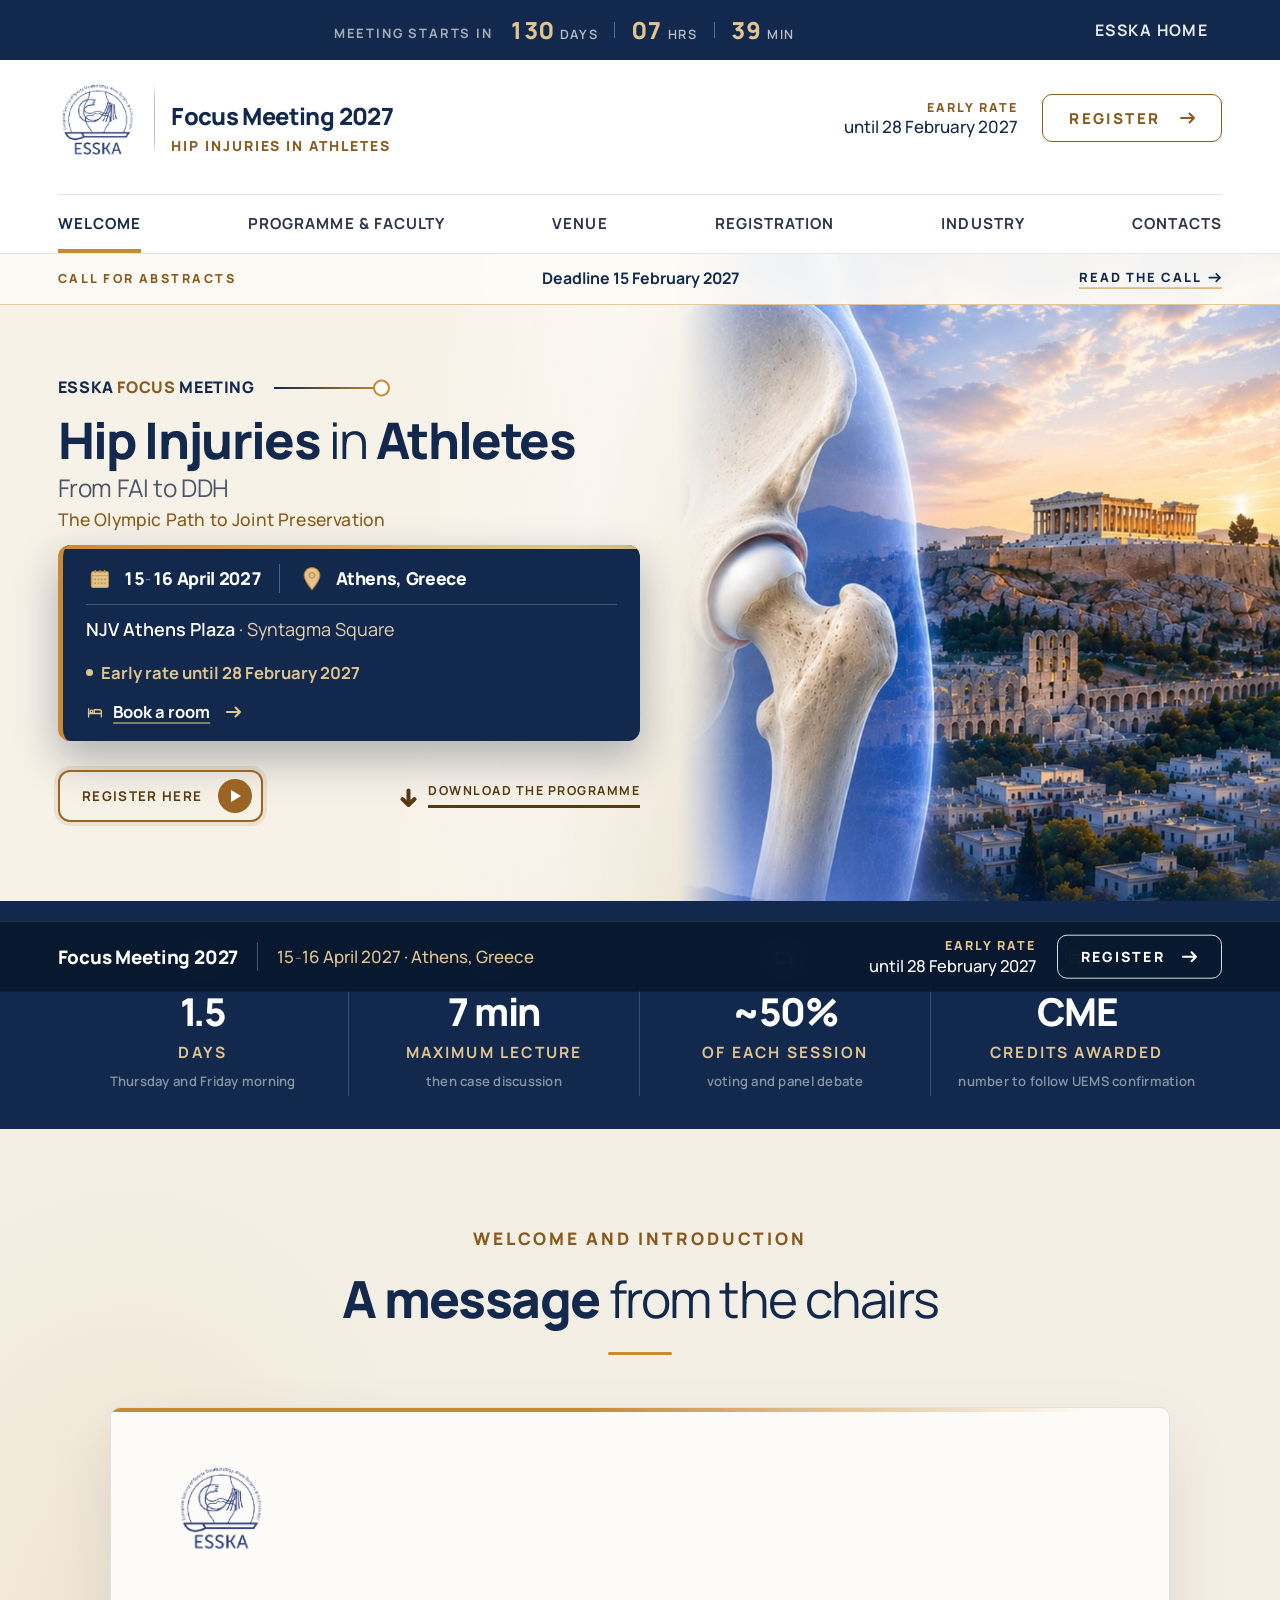
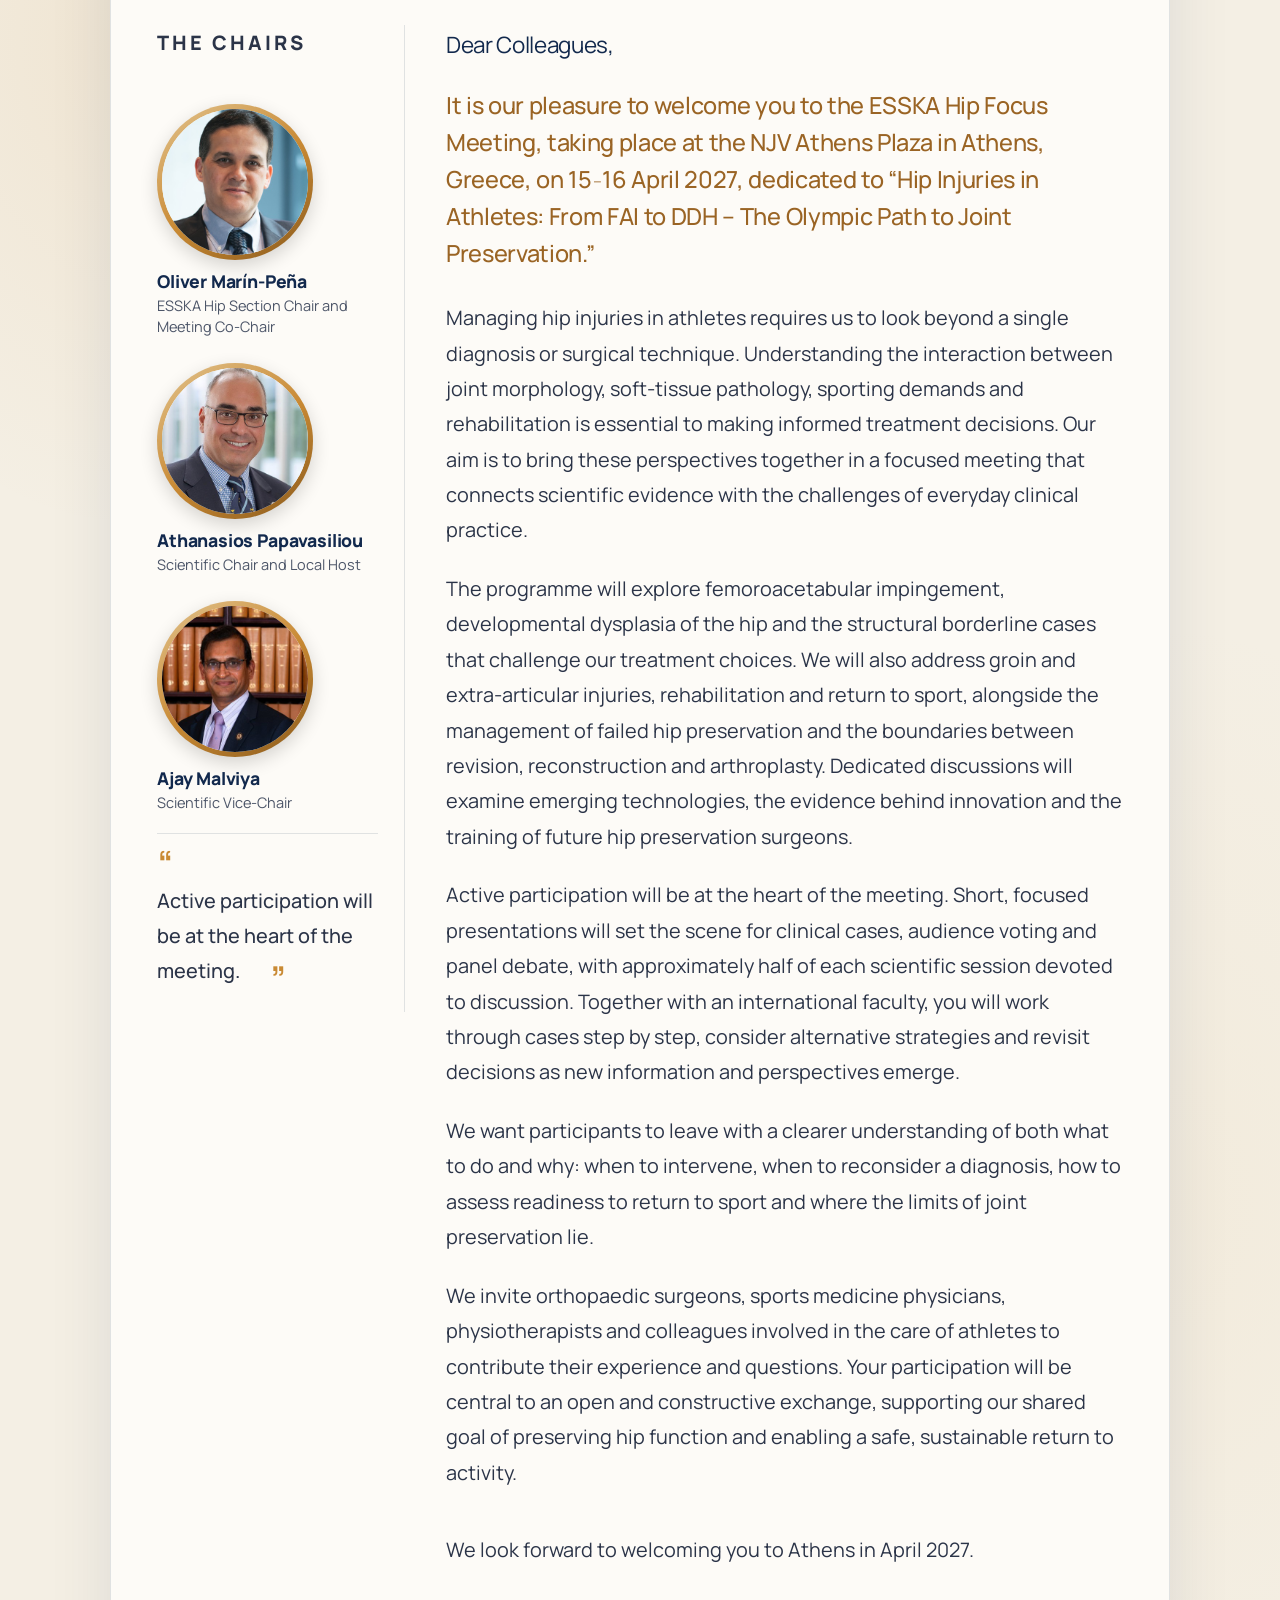
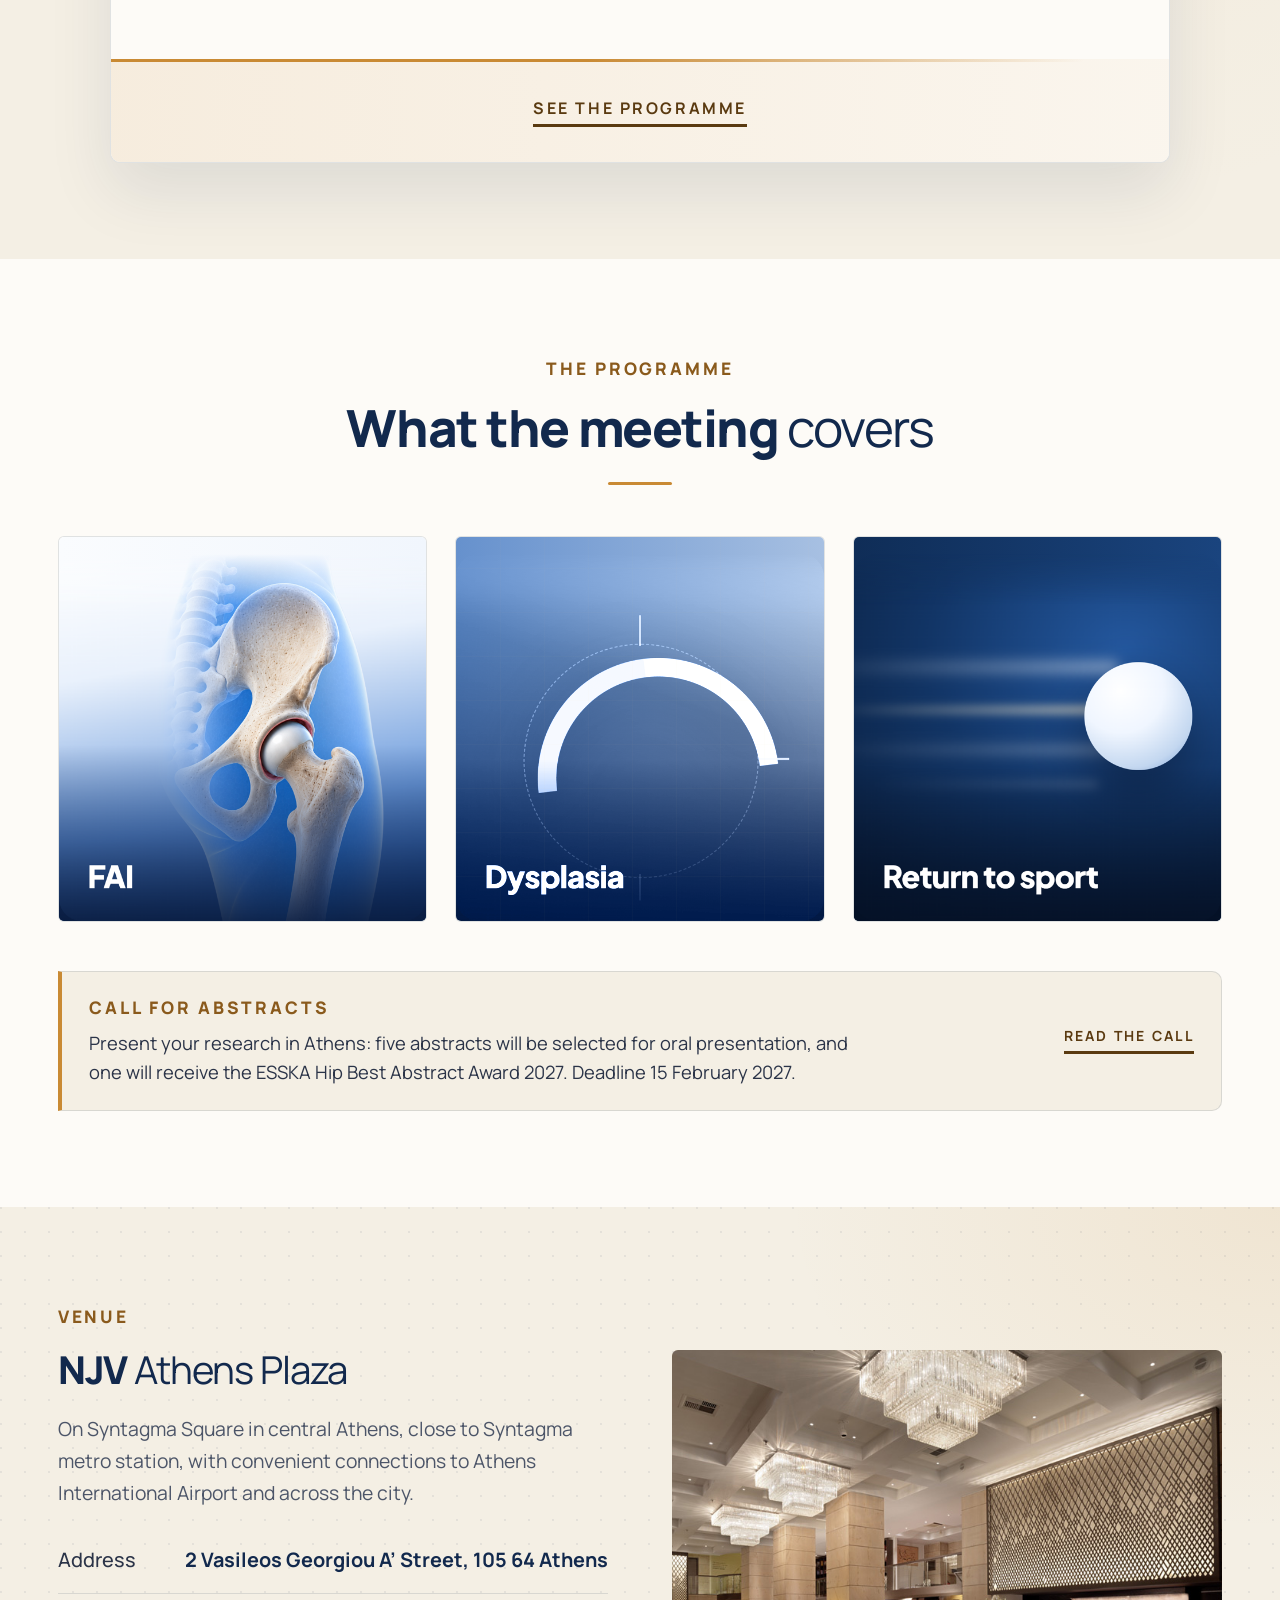
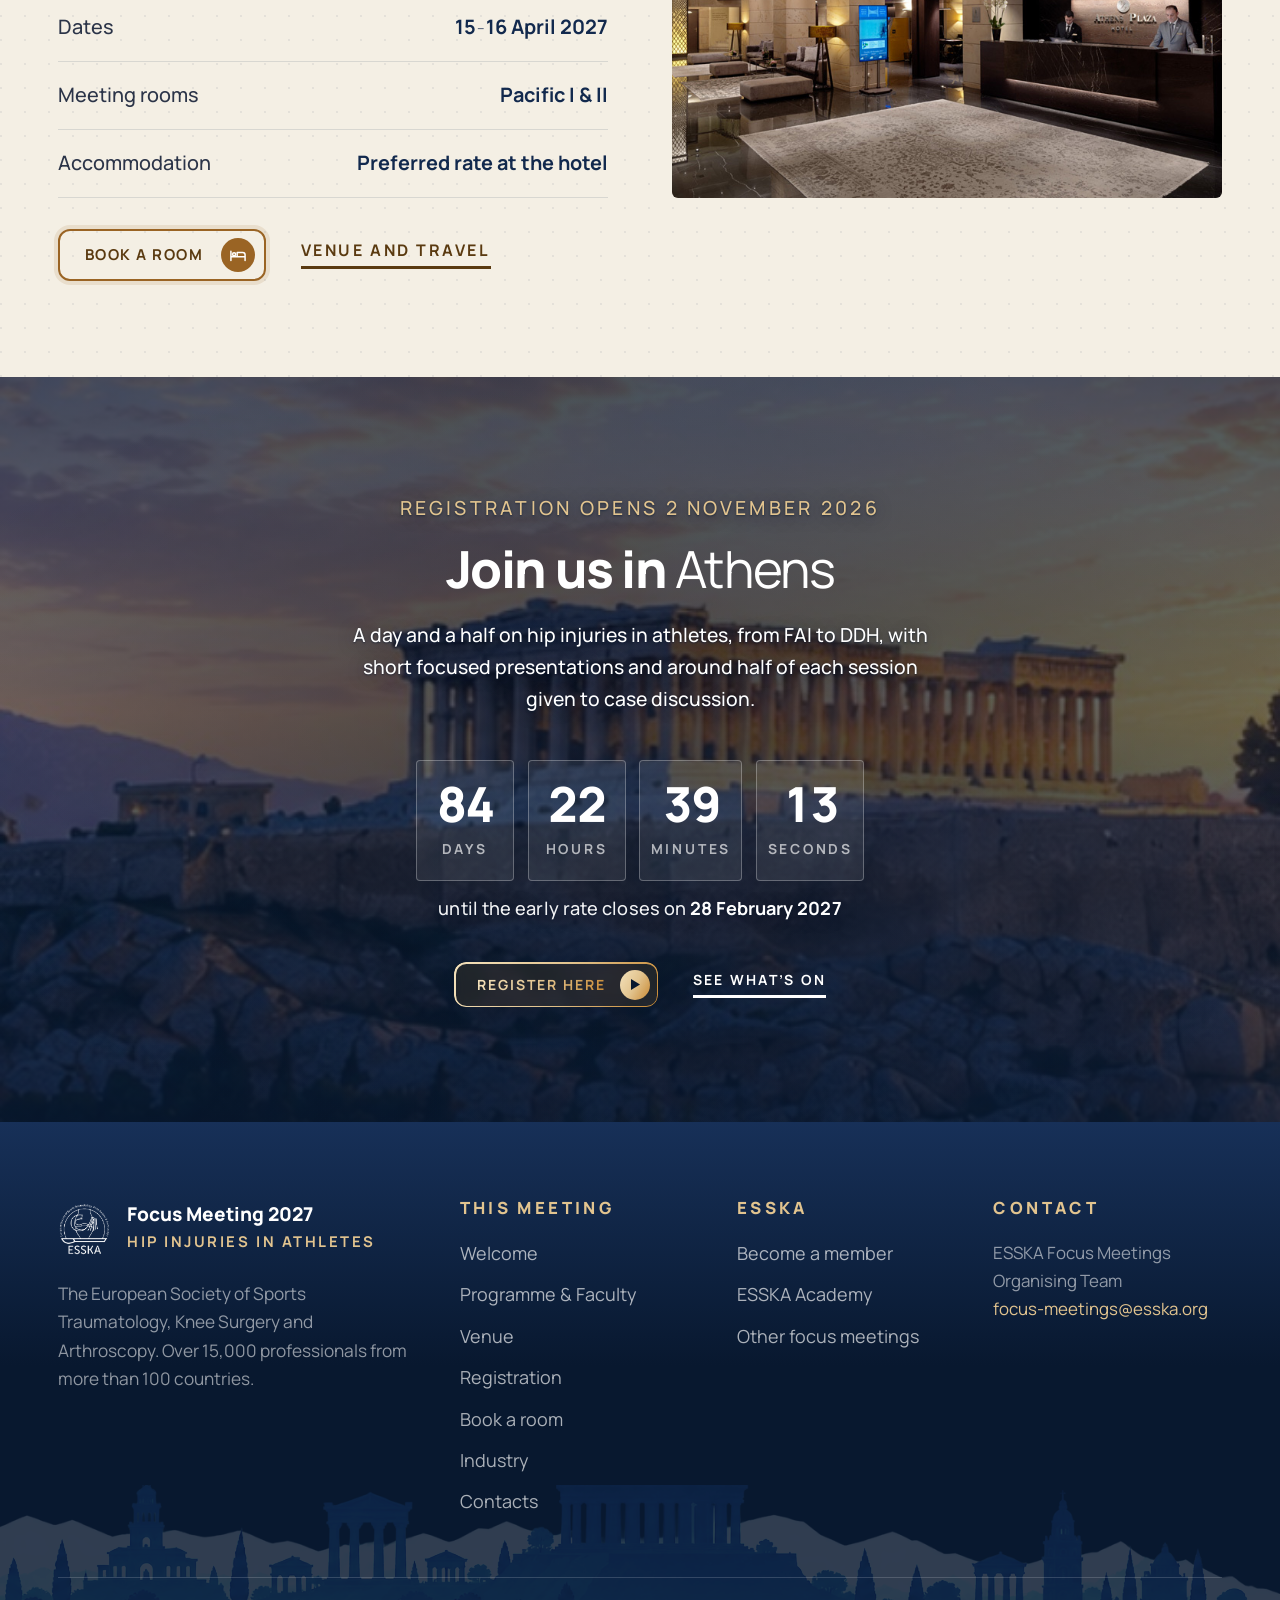
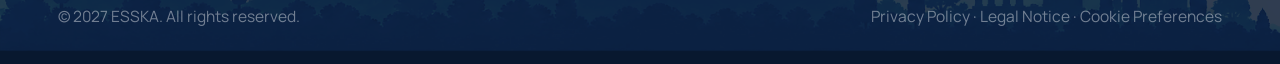
==== sites/athens-2027/index.html @ 7fcb277b "Hip: Register now buttons read Register here (registration not open yet) Co-Authored-By: Claude Opus" ====
<!DOCTYPE html>
<html lang="en">
<head>
<meta charset="utf-8">
<meta name="viewport" content="width=device-width, initial-scale=1">
<title>Hip Injuries in Athletes: From FAI to DDH &ndash; The Olympic Path to Joint Preservation | ESSKA Hip Focus Meeting 2027, Athens</title>
<link rel="preconnect" href="https://fonts.googleapis.com">
<link rel="preconnect" href="https://fonts.gstatic.com" crossorigin>
<link href="https://fonts.googleapis.com/css2?family=Manrope:wght@400;500;600;700;800&display=swap" rel="stylesheet">
<link rel="stylesheet" href="assets/css/styles.css?v=2026102806">
</head>
<body>

<div class="util" id="util">
  <div class="util-in">
    <span class="u-c" id="cd" aria-label="Time until the meeting">
      <em class="lbl-long">Meeting starts in</em>
      <span><b id="uD">000</b>days</span><i></i>
      <span><b id="uH">00</b>hrs</span><i></i>
      <span><b id="uM">00</b>min</span>
      <span class="compact"><b id="uD2">000</b>days to go</span>
    </span>
    <span class="u-r">
      <a href="https://www.esska.org/" target="_blank" rel="noopener">ESSKA Home</a>
    </span>
  </div>
</div>
<nav class="nav" id="nav">
  <div class="nav-in">
    <a class="brand" href="#" data-go="welcome">
      <img src="assets/img/logo-02.png" alt="ESSKA">
      <span class="bar" aria-hidden="true"></span>
      <span class="bn"><b>Focus Meeting 2027</b><span class="sec">HIP INJURIES IN ATHLETES</span></span>
    </a>
    <ul id="menu">
      <li><a href="#" data-go="welcome" class="on">Welcome</a></li>
      <li><a href="#" data-go="programme">Programme &amp; Faculty</a></li>
      <li><a href="#" data-go="venue">Venue</a></li>
      <li><a href="#" data-go="registration">Registration</a></li>
      <li><a href="#" data-go="industry">Industry</a></li>
      <li><a href="#" data-go="contacts">Contacts</a></li>
      <li class="menu-foot">
        <a class="pill pill-menu" href="https://www.esska.org/events/register.aspx?id=2088190" target="_blank" rel="noopener"><span>Register here</span><span class="pill-i" aria-hidden="true"><svg viewBox="0 0 10 12"><path d="M0 0l10 6-10 6z"/></svg></span></a>
        <a class="menu-book" href="https://be.synxis.com/?adult=1&amp;arrive=2027-04-13&amp;chain=10237&amp;child=0&amp;config=ATHNJ_GROUP&amp;currency=EUR&amp;depart=2027-04-14&amp;hotel=27097&amp;level=hotel&amp;locale=en-US&amp;productcurrency=EUR&amp;promo=ESS&amp;rooms=1" target="_blank" rel="noopener"><svg class="bed-ic" viewBox="0 0 24 24" aria-hidden="true" fill="none" stroke="currentColor" stroke-width="1.8" stroke-linecap="round" stroke-linejoin="round"><path d="M3.5 18.5V7.5M3.5 14h17v4.5M20.5 14v-2.2a2.8 2.8 0 0 0-2.8-2.8H11v5"/><circle cx="7.3" cy="11.2" r="1.8"/></svg><span>Book a room</span></a>
        <p class="menu-early"><span class="er-until">until 28 February 2027</span></p>
      </li>
    </ul>
    <button class="nav-burger" id="navBurger" type="button" aria-expanded="false" aria-controls="menu" aria-label="Menu"><span class="nb-bars" aria-hidden="true"><i></i><i></i><i></i></span></button>
    <div class="navreg nav-cta" id="navreg"><p class="nav-early"><small>Early rate</small><span class="er-until">until 28 February 2027</span></p><a class="nav-reg" href="https://www.esska.org/events/register.aspx?id=2088190" target="_blank" rel="noopener"><span>Register</span><svg class="reg-arrow" viewBox="0 0 16 12" aria-hidden="true" fill="none" stroke="currentColor" stroke-width="2" stroke-linecap="round" stroke-linejoin="round"><path d="M1 6h13M9.5 1.5 14 6l-4.5 4.5"/></svg></a></div>
  </div>
</nav>

<!-- ==================== WELCOME AND INTRODUCTION ==================== -->
<main id="welcome">
  <header class="hero">
    <div class="art-wrap">
      <img class="art" src="assets/img/key-visual.jpg" alt="A hip joint anatomy render beside the Acropolis of Athens at sunset">
    </div>
    <a class="abs-ribbon" href="#abstracts" data-go="registration" data-anchor="abstracts"><span class="ar-k">Call for abstracts</span><span class="ar-sep" aria-hidden="true"></span><span class="ar-t">Present your research in Athens &middot; ESSKA Hip Best Abstract Award 2027</span><span class="ar-sep" aria-hidden="true"></span><span class="ar-d">Deadline 15&nbsp;February&nbsp;2027</span><span class="ar-go">Read the call <svg viewBox="0 0 16 12" width="14" height="10" fill="none" stroke="currentColor" stroke-width="2" stroke-linecap="round" stroke-linejoin="round" aria-hidden="true"><path d="M1 6h13M9.5 1.5 14 6l-4.5 4.5"/></svg></span></a>
    <div class="hero-in">
      <div class="hero-txt">
        <div class="kicker"><span>ESSKA <em>FOCUS</em> MEETING</span><i></i></div>
        <h1>Hip Injuries <span class="lt">in</span> Athletes</h1>
        <p class="strap">From FAI to DDH<span class="strap-2">The Olympic Path to Joint Preservation</span></p>

        <div class="ebar">
          <div class="ebar-row">
            <span class="ebar-item">
              <img src="assets/img/icon-date.png" alt="">
              <b><time datetime="2027-04-15">15</time><i class="dash">&ndash;</i><time datetime="2027-04-16">16 April 2027</time></b>
            </span>
            <span class="ebar-sep" aria-hidden="true"></span>
            <span class="ebar-item">
              <img src="assets/img/icon-place.png" alt="">
              <b>Athens, Greece</b>
            </span>
          </div>
          <div class="ebar-foot">
            <p class="ebar-venue">NJV Athens Plaza <span>&middot; Syntagma Square</span></p>
            <p class="ebar-early"><i aria-hidden="true"></i><span>Early rate until <span id="erDate2">28 February 2027</span></span></p>
            <a class="ebar-book" href="https://be.synxis.com/?adult=1&amp;arrive=2027-04-13&amp;chain=10237&amp;child=0&amp;config=ATHNJ_GROUP&amp;currency=EUR&amp;depart=2027-04-14&amp;hotel=27097&amp;level=hotel&amp;locale=en-US&amp;productcurrency=EUR&amp;promo=ESS&amp;rooms=1" target="_blank" rel="noopener"><svg class="bed-ic" viewBox="0 0 24 24" aria-hidden="true" fill="none" stroke="currentColor" stroke-width="1.8" stroke-linecap="round" stroke-linejoin="round"><path d="M3.5 18.5V7.5M3.5 14h17v4.5M20.5 14v-2.2a2.8 2.8 0 0 0-2.8-2.8H11v5"/><circle cx="7.3" cy="11.2" r="1.8"/></svg><span><b>Book a room</b><span class="eb-more"> at the preferred rate</span></span><svg class="reg-arrow" viewBox="0 0 16 12" aria-hidden="true" fill="none" stroke="currentColor" stroke-width="2" stroke-linecap="round" stroke-linejoin="round"><path d="M1 6h13M9.5 1.5 14 6l-4.5 4.5"/></svg></a>
          </div>
        </div>

        <div class="hero-cta">
          <a class="pill" href="https://www.esska.org/events/register.aspx?id=2088190" target="_blank" rel="noopener"><span>Register here</span><span class="pill-i" aria-hidden="true"><svg viewBox="0 0 10 12"><path d="M0 0l10 6-10 6z"/></svg></span></a>
          <a class="tlink tlink-dl" href="assets/ESSKA-Hip-Focus-Meeting-Athens-2027-Programme.pdf" download><svg class="dl-ic" viewBox="0 0 16 16" aria-hidden="true" fill="none" stroke="currentColor" stroke-width="3.4" stroke-linecap="round" stroke-linejoin="round"><path class="dl-stem" d="M8 2.2v7.9"/><path class="dl-head" d="M2.9 9.3 8 14.3l5.1-5"/></svg><span>Download the programme</span></a>
        </div>
      </div>
    </div>
  </header>
  <section class="band-num">
    <div class="wrap grid">
      <div class="n rv"><i class="n-ic" aria-hidden="true"><svg viewBox="0 0 24 24" fill="none" stroke="currentColor" stroke-width="1.7" stroke-linecap="round" stroke-linejoin="round"><circle cx="12" cy="12" r="8.5"/><path d="M12 7.5V12l3 2"/></svg></i><b>1.5</b><span>Days</span><em>Thursday and Friday morning</em></div>
      <div class="n rv d1"><i class="n-ic" aria-hidden="true"><svg viewBox="0 0 24 24" fill="none" stroke="currentColor" stroke-width="1.7" stroke-linecap="round" stroke-linejoin="round"><rect x="9" y="3.5" width="6" height="10" rx="3"/><path d="M6 11.5a6 6 0 0 0 12 0M12 17.5v3"/></svg></i><b>7&nbsp;min</b><span>Maximum lecture</span><em>then case discussion</em></div>
      <div class="n rv d2"><i class="n-ic" aria-hidden="true"><svg viewBox="0 0 24 24" fill="none" stroke="currentColor" stroke-width="1.7" stroke-linecap="round" stroke-linejoin="round"><path d="M4.5 5.5h11a2 2 0 0 1 2 2v6a2 2 0 0 1-2 2H10l-3.5 3v-3h-2a2 2 0 0 1-2-2v-6a2 2 0 0 1 2-2z"/><path d="M19.5 9.5v6.2a2 2 0 0 1-2 2"/></svg></i><b>~50%</b><span>Of each session</span><em>voting and panel debate</em></div>
      <div class="n rv d3"><i class="n-ic" aria-hidden="true"><svg viewBox="0 0 24 24" fill="none" stroke="currentColor" stroke-width="1.7" stroke-linecap="round" stroke-linejoin="round"><rect x="4" y="3.5" width="16" height="12" rx="2"/><path d="M8 7.5h8M8 11h5"/><circle cx="15.5" cy="16.5" r="2.6"/><path d="m14.2 18.7-.9 2.8 2.2-.9 2.2.9-.9-2.8"/></svg></i><b>CME</b><span>Credits awarded</span><em>number to follow UEMS confirmation</em></div>
    </div>
      <div class="band-dots" aria-hidden="true"></div>
  </section>



  <section class="sec-letter tint">
    <div class="wrap">
      <div class="head center rv">
        <p class="eyebrow">Welcome and Introduction</p>
        <h2>A message <span class="lt">from the chairs</span></h2>
        <hr class="orn">
      </div>
      <div class="letterhead rv d1">
        <img class="lh-mark" src="assets/img/logo-02.png" alt="">
        <aside class="lh-chairs">
          <p class="lh-label">The chairs</p>
          <div class="sign">
          <figure>
            <img src="assets/img/chair-marin-pena.jpg" alt="Oliver Mar&iacute;n-Pe&ntilde;a">
            <figcaption>
              <b>Oliver Mar&iacute;n-Pe&ntilde;a</b>
              <span>ESSKA Hip Section Chair and Meeting Co-Chair</span>
            </figcaption>
          </figure>
          <figure>
            <img src="assets/img/chair-papavasiliou.jpg" alt="Athanasios Papavasiliou">
            <figcaption>
              <b>Athanasios Papavasiliou</b>
              <span>Scientific Chair and Local Host</span>
            </figcaption>
          </figure>
          <figure>
            <img src="assets/img/chair-malviya.jpg" alt="Ajay Malviya">
            <figcaption>
              <b>Ajay Malviya</b>
              <span>Scientific Vice-Chair</span>
            </figcaption>
          </figure>
        </div>
          <p class="lh-quote">Active participation will be at the heart of the meeting.</p>
        </aside>
        <div class="lh-main">
          <p class="salut">Dear Colleagues,</p>
        <p class="lead">It is our pleasure to welcome you to the ESSKA Hip Focus Meeting, taking place at the NJV Athens Plaza in Athens, Greece, on 15<i class="dash">&ndash;</i>16 April 2027, dedicated to &ldquo;Hip Injuries in Athletes: From FAI to DDH &ndash; The Olympic Path to Joint Preservation.&rdquo;</p>
        <p>Managing hip injuries in athletes requires us to look beyond a single diagnosis or surgical technique. Understanding the interaction between joint morphology, soft-tissue pathology, sporting demands and rehabilitation is essential to making informed treatment decisions. Our aim is to bring these perspectives together in a focused meeting that connects scientific evidence with the challenges of everyday clinical practice.</p>
        <p>The programme will explore femoroacetabular impingement, developmental dysplasia of the hip and the structural borderline cases that challenge our treatment choices. We will also address groin and extra-articular injuries, rehabilitation and return to sport, alongside the management of failed hip preservation and the boundaries between revision, reconstruction and arthroplasty. Dedicated discussions will examine emerging technologies, the evidence behind innovation and the training of future hip preservation surgeons.</p>
        <p>Active participation will be at the heart of the meeting. Short, focused presentations will set the scene for clinical cases, audience voting and panel debate, with approximately half of each scientific session devoted to discussion. Together with an international faculty, you will work through cases step by step, consider alternative strategies and revisit decisions as new information and perspectives emerge.</p>
        <p>We want participants to leave with a clearer understanding of both what to do and why: when to intervene, when to reconsider a diagnosis, how to assess readiness to return to sport and where the limits of joint preservation lie.</p>
        <p>We invite orthopaedic surgeons, sports medicine physicians, physiotherapists and colleagues involved in the care of athletes to contribute their experience and questions. Your participation will be central to an open and constructive exchange, supporting our shared goal of preserving hip function and enabling a safe, sustainable return to activity.</p>
        <p>We look forward to welcoming you to Athens in April 2027.</p>
        </div>
        <div class="letter-cta"><a class="tlink" href="#" data-go="programme">See the programme</a></div>
      </div>
    </div>
  </section>

  <section>
    <div class="wrap">
      <div class="center rv">
        <p class="eyebrow">The programme</p>
        <h2>What the meeting <span class="lt">covers</span></h2>
        <hr class="orn">
      </div>
      <div class="topics">
        <div class="topic rv"><div class="tile t1" tabindex="0"><img class="art" src="assets/img/card-fai-v4.png" alt="" loading="lazy"><span class="word">FAI</span>
            <div class="bd"><h3>Femoroacetabular impingement</h3>
          <p class="t-meta">Day one &middot; Session I</p>
          <p>Which morphology matters for return to high-impact sport, labral repair or reconstruction, the capsule, and cartilage damage in the athlete.</p></div>
          </div></div>
        <div class="topic rv d1"><div class="tile t2" tabindex="0"><img class="art" src="assets/img/card-dysplasia-v4.png" alt="" loading="lazy"><span class="word">Dysplasia</span>
            <div class="bd"><h3>Developmental dysplasia of the hip</h3>
          <p class="t-meta">Day one &middot; Session III</p>
          <p>Borderline dysplasia, imaging structural instability, PAO in active patients, and arthroscopy, osteotomy or combined treatment.</p></div>
          </div></div>
        <div class="topic rv d2"><div class="tile t3" tabindex="0"><img class="art" src="assets/img/card-return-to-sport-v4.png" alt="" loading="lazy"><span class="word">Return to sport</span>
            <div class="bd"><h3>Return to sport</h3>
          <p class="t-meta">Day one &middot; Session IV</p>
          <p>Rehabilitation after hip preservation surgery, functional testing, and deciding when to return to training, sport and performance.</p></div>
          </div></div>
      </div>
      <p class="swipe-hint" aria-hidden="true"><i></i>Swipe for more<i></i></p>
      <div class="abs-strip rv">
        <div class="abs-strip-t">
          <p class="eyebrow">Call for abstracts</p>
          <p>Present your research in Athens: five abstracts will be selected for oral presentation, and one will receive the ESSKA Hip Best Abstract Award 2027. Deadline <span class="nowrap">15 February 2027</span>.</p>
        </div>
        <a class="tlink" href="#abstracts" data-go="registration" data-anchor="abstracts">Read the call</a>
      </div>
    </div>
  </section>


  <section class="tint">
    <div class="wrap feature flip">
      <div class="rv d1"><div class="shot wide"><img src="assets/img/venue-lobby.jpg" alt="NJV Athens Plaza, the hotel lobby"></div></div>
      <div class="rv">
        <p class="eyebrow">Venue</p>
        <h2 class="h-fit">NJV <span class="lt">Athens Plaza</span></h2>
        <p class="lead" style="margin-top:1.3rem">On Syntagma Square in central Athens, close to Syntagma metro station, with convenient connections to Athens International Airport and across the city.</p>
        <div class="row"><span>Address</span><b>2 Vasileos Georgiou A&rsquo; Street, 105 64 Athens</b></div>
        <div class="row"><span>Dates</span><b>15<i class="dash">&ndash;</i>16 April 2027</b></div>
        <div class="row"><span>Meeting rooms</span><b>Pacific I &amp; II</b></div>
        <div class="row"><span>Accommodation</span><b>Preferred rate at the hotel</b></div>
        <div class="btn-row" style="margin-top:1.8rem"><a class="pill pill-book" href="https://be.synxis.com/?adult=1&amp;arrive=2027-04-13&amp;chain=10237&amp;child=0&amp;config=ATHNJ_GROUP&amp;currency=EUR&amp;depart=2027-04-14&amp;hotel=27097&amp;level=hotel&amp;locale=en-US&amp;productcurrency=EUR&amp;promo=ESS&amp;rooms=1" target="_blank" rel="noopener"><span>Book a room</span><span class="pill-i" aria-hidden="true"><svg class="bed-ic" viewBox="0 0 24 24" aria-hidden="true" fill="none" stroke="currentColor" stroke-width="1.8" stroke-linecap="round" stroke-linejoin="round"><path d="M3.5 18.5V7.5M3.5 14h17v4.5M20.5 14v-2.2a2.8 2.8 0 0 0-2.8-2.8H11v5"/><circle cx="7.3" cy="11.2" r="1.8"/></svg></span></a><a class="tlink" href="#" data-go="venue">Venue and travel</a></div>
      </div>
    </div>
  </section>

  <section class="bleed">
    <img class="bg" src="assets/img/header-acropolis.jpg" alt="">
    <div class="scrim"></div>
    <div class="wrap">
      <div class="rv">
        <p class="eyebrow">Registration opens 2 November 2026</p>
        <h2>Join us in <span class="lt">Athens</span></h2>
        <p>A day and a half on hip injuries in athletes, from FAI to DDH, with short focused presentations and around half of each session given to case discussion.</p>
      </div>
      <div class="count rv d1">
        <div><b id="cD">00</b><span>Days</span></div>
        <div><b id="cH">00</b><span>Hours</span></div>
        <div><b id="cM">00</b><span>Minutes</span></div>
        <div><b id="cS">00</b><span>Seconds</span></div>
      </div>
      <p class="note-date">until the early rate closes on <b id="erDate" style="font-weight:700;color:#fff">28 February 2027</b></p>
      <div class="go rv d2">
        <a class="pill" href="https://www.esska.org/events/register.aspx?id=2088190" target="_blank" rel="noopener"><span>Register here</span><span class="pill-i" aria-hidden="true"><svg viewBox="0 0 10 12"><path d="M0 0l10 6-10 6z"/></svg></span></a>
        <a class="tlink" href="#" data-go="programme">See what&rsquo;s on</a>
      </div>
    </div>
  </section>
</main>

<!-- ==================== PROGRAMME AND FACULTY ==================== -->
<main id="programme" hidden>
  <header class="ph ph-programme">
    <img class="bg" src="assets/img/header-hip.jpg" alt="">
    <div class="scrim"></div>
    <div class="wrap">
      <p class="crumb">ESSKA Hip Focus Meeting</p>
      <h1>Programme <span class="lt">and Faculty</span></h1>
      <p>Hip injuries in athletes, from FAI to DDH: the Olympic path to joint preservation. Provisional programme.</p>
    </div>
        <div class="wrap ph-meta"><span><b>15<i class="dash">&ndash;</i>16 April 2027</b></span><span>NJV Athens Plaza</span><span>Athens, Greece</span></div>
  </header>
  <section>
    <div class="wrap">
      <div class="head rv"><p class="eyebrow">Scientific programme</p><h2>Day <span class="lt">by day</span></h2></div>
      <div class="summary">
        <div class="sm rv"><i class="sm-ic" aria-hidden="true"><svg viewBox="0 0 24 24" fill="none" stroke="currentColor" stroke-width="1.7" stroke-linecap="round" stroke-linejoin="round"><circle cx="12" cy="12" r="8.5"/><path d="M12 7.5V12l3 2"/></svg></i><b>1.5 days</b><span>Scientific programme</span><em>Thursday and Friday morning</em></div>
        <div class="sm rv d1"><i class="sm-ic" aria-hidden="true"><svg viewBox="0 0 24 24" fill="none" stroke="currentColor" stroke-width="1.7" stroke-linecap="round" stroke-linejoin="round"><rect x="9" y="3.5" width="6" height="10" rx="3"/><path d="M6 11.5a6 6 0 0 0 12 0M12 17.5v3"/></svg></i><b>7&#8239;min</b><span>Maximum lecture</span><em>each answers one clinical question</em></div>
        <div class="sm rv d2"><i class="sm-ic" aria-hidden="true"><svg viewBox="0 0 24 24" fill="none" stroke="currentColor" stroke-width="1.7" stroke-linecap="round" stroke-linejoin="round"><path d="M4.5 5.5h11a2 2 0 0 1 2 2v6a2 2 0 0 1-2 2H10l-3.5 3v-3h-2a2 2 0 0 1-2-2v-6a2 2 0 0 1 2-2z"/><path d="M19.5 9.5v6.2a2 2 0 0 1-2 2"/></svg></i><b>~50%</b><span>Of each session</span><em>cases, voting and panel debate</em></div>
        <div class="sm rv d3"><i class="sm-ic" aria-hidden="true"><svg viewBox="0 0 24 24" fill="none" stroke="currentColor" stroke-width="1.7" stroke-linecap="round" stroke-linejoin="round"><rect x="4" y="3.5" width="16" height="12" rx="2"/><path d="M8 7.5h8M8 11h5"/><circle cx="15.5" cy="16.5" r="2.6"/><path d="m14.2 18.7-.9 2.8 2.2-.9 2.2.9-.9-2.8"/></svg></i><b>CME</b><span>Credits awarded</span><em>number to follow UEMS confirmation</em></div>
      </div>
      <div class="prog-controls rv">
        <div class="pctl-top">
          <div class="pctl-search">
            <label class="plbl" for="progQ">Search the programme</label>
            <input id="progQ" type="search" autocomplete="off"
                   placeholder="Search talks, sessions, moderators and speakers">
          </div>
        </div>
        <div class="pctl-row">
          <div class="pchips" id="progChips" role="group" aria-label="Choose a day">
            <button class="pchip" type="button" data-filter="1" aria-pressed="true">Day one<span class="pchip-date"> &middot; 15 April</span></button>
            <button class="pchip" type="button" data-filter="2" aria-pressed="false">Day two<span class="pchip-date"> &middot; 16 April</span></button>
          </div>
          <a class="tlink pctl-dl tlink-dl" href="assets/ESSKA-Hip-Focus-Meeting-Athens-2027-Programme.pdf" download><svg class="dl-ic" viewBox="0 0 16 16" aria-hidden="true" fill="none" stroke="currentColor" stroke-width="3.4" stroke-linecap="round" stroke-linejoin="round"><path class="dl-stem" d="M8 2.2v7.9"/><path class="dl-head" d="M2.9 9.3 8 14.3l5.1-5"/></svg><span>Download the programme</span></a>
        </div>
      </div>
      <p class="pempty" id="progEmpty" hidden>Nothing in this day matches that search.
        <button type="button" id="progClear">Clear search</button></p>
      <div class="pdays" id="progDays">
        <section class="pday" data-day="1">
          <div class="pday-head">
            <time class="pcal" datetime="2027-04-15"><span class="pcal-m" aria-hidden="true">Apr</span><span class="pcal-d" aria-hidden="true">15</span><span class="pcal-w" aria-hidden="true">Thu</span><span class="vh">Thursday 15 April 2027</span></time>
            <div class="pday-id">
              <span class="pday-label">Day one</span>
              <span class="pday-meta"><span><svg viewBox="0 0 20 20" aria-hidden="true"><circle cx="10" cy="10" r="7.5" fill="none" stroke="currentColor" stroke-width="1.7"/><path d="M10 5.8V10l2.8 1.8" fill="none" stroke="currentColor" stroke-width="1.7" stroke-linecap="round"/></svg><b>10:00 to 18:00</b></span><span><svg viewBox="0 0 20 20" aria-hidden="true"><path d="M4 5.5h12M4 10h12M4 14.5h8" fill="none" stroke="currentColor" stroke-width="1.7" stroke-linecap="round"/></svg>5 sessions + final challenge</span><span><svg viewBox="0 0 20 20" aria-hidden="true"><rect x="7.2" y="2.8" width="5.6" height="9" rx="2.8" fill="none" stroke="currentColor" stroke-width="1.7"/><path d="M4.8 9.6a5.2 5.2 0 0 0 10.4 0M10 14.8v2.6" fill="none" stroke="currentColor" stroke-width="1.7" stroke-linecap="round"/></svg>22 talks</span></span>
            </div>
            <button class="pcollapse" type="button">Expand all</button>
          </div>
          <div class="prow" data-day="1">
            <button class="prow-btn" type="button" aria-expanded="false">
              <span class="ptime"><span class="pstart">10:00</span><span class="pdur">10 min</span></span>
              <span class="pmain-head"><span class="ptitle">Welcome and Educational Objectives</span><span class="psub psub-note"><span class="pnote-l">Moderators</span><span class="pnote-t">Oliver Mar&iacute;n-Pe&ntilde;a and Athanasios Papavasiliou</span></span></span>
              <span class="pchev" aria-hidden="true"></span>
            </button>
            <div class="ptalks-wrap" hidden>
              <ul class="ptalks"><li class="ptalk"><span class="ptx">Opening, Olympic theme and meeting objectives</span><span class="psp">Oliver Mar&iacute;n-Pe&ntilde;a and Athanasios Papavasiliou</span></li><li class="ptalk"><span class="ptx">ESSKA Academy content pathway and interactive format</span><span class="psp">Oliver Mar&iacute;n-Pe&ntilde;a</span></li></ul>
            </div>
          </div>
          <div class="prow" data-day="1">
            <button class="prow-btn" type="button" aria-expanded="false">
              <span class="ptime"><span class="pstart">10:10</span><span class="pdur">7 min</span></span>
              <span class="pmain-head"><span class="ptitle">ESSKA Keynote Lecture</span><span class="psub psub-note"><span class="pnote-l">Introduction</span><span class="pnote-t">by the Meeting Chairs</span></span></span>
              <span class="pchev" aria-hidden="true"></span>
            </button>
            <div class="ptalks-wrap" hidden>
              <ul class="ptalks"><li class="ptalk"><span class="ptx">The Athletic Hip in 2027: What Should We Be Doing Differently?</span><span class="psp">Vikas Khanduja</span></li></ul>
            </div>
          </div>
          <div class="prow" data-day="1">
            <button class="prow-btn" type="button" aria-expanded="false">
              <span class="ptime"><span class="pstart">10:17</span><span class="pdur">60 min</span></span>
              <span class="pmain-head"><span class="ptitle">Session I &middot; FAI in the High-Impact Athlete</span><span class="psub psub-note"><span class="pnote-l">Moderators</span><span class="pnote-t">Oliver Mar&iacute;n-Pe&ntilde;a and Tahsin Beyzadeoglu</span></span></span>
              <span class="pchev" aria-hidden="true"></span>
            </button>
            <div class="ptalks-wrap" hidden>
              <ul class="ptalks"><li class="ptalk"><span class="ptx">FAIS and return to high-impact sport after hip arthroscopy: which morphology really matters?</span><span class="psp">Filippo Randelli</span></li><li class="ptalk"><span class="ptx">Labrum: repair, augmentation or reconstruction?</span><span class="psp">Bar&#305;&#351; Kocao&#287;lu</span></li><li class="ptalk"><span class="ptx">Capsule: when is closure not enough?</span><span class="psp">Safa G&uuml;rsoy</span></li><li class="ptalk"><span class="ptx">Cartilage damage in the athlete: when does arthroscopy stop making sense?</span><span class="psp">Ali Bajwa</span></li></ul><p class="pnote"><span class="pnote-l">Discussion</span><span class="pnote-t">About 32 minutes of interactive case discussion, with stepwise cases, audience voting and re-voting after discussion. Panel: Filippo Randelli, Bar&#305;&#351; Kocao&#287;lu, Safa G&uuml;rsoy, Ali Bajwa and Nicolas Bonin.</span></p>
            </div>
          </div>
          <div class="prow" data-day="1">
            <button class="prow-btn" type="button" aria-expanded="false">
              <span class="ptime"><span class="pstart">11:17</span><span class="pdur">60 min</span></span>
              <span class="pmain-head"><span class="ptitle">Session II &middot; Groin, Lateral Hip and Extra-Articular Sports Injuries</span><span class="psub psub-note"><span class="pnote-l">Moderators</span><span class="pnote-t">Lior Laver and Dora Papadopoulou</span></span></span>
              <span class="pchev" aria-hidden="true"></span>
            </button>
            <div class="ptalks-wrap" hidden>
              <ul class="ptalks"><li class="ptalk"><span class="ptx">Groin pain in athletes: a practical diagnostic pathway</span><span class="psp">Per H&ouml;lmich</span></li><li class="ptalk"><span class="ptx">Deep gluteal syndrome: who really needs surgery?</span><span class="psp">Bruno Capurro</span></li><li class="ptalk"><span class="ptx">Proximal hamstring pathology: when should we repair?</span><span class="psp">Marc Tey Pons</span></li><li class="ptalk"><span class="ptx">Lateral hip pain: rehabilitation before intervention</span><span class="psp">Aleksandra Kr&oacute;likowska</span></li></ul><p class="pnote"><span class="pnote-l">Discussion</span><span class="pnote-t">About 32 minutes of multidisciplinary case discussion. Panel: Per H&ouml;lmich, Bruno Capurro, Marc Tey Pons, Robert Prill and Suzanne Huurman.</span></p>
            </div>
          </div>
          <div class="prow rec" data-day="1">
            <button class="prow-btn" type="button" aria-expanded="false">
              <span class="ptime"><span class="pstart">12:17</span><span class="pdur">60 min</span></span>
              <span class="pmain-head"><span class="ptitle">Working lunch and pre-recorded surgery session</span><span class="psub psub-note"><span class="pnote-l">Format</span><span class="pnote-t">Moderated pre-recorded surgical demonstrations, with the industry exhibition and networking</span></span></span>
              <span class="pchev" aria-hidden="true"></span>
            </button>
            <div class="ptalks-wrap" hidden>
              <ul class="ptalks"><li class="ptalk"><span class="ptx">Labral injury management: from repair to reconstruction</span><span class="psp"></span></li><li class="ptalk"><span class="ptx">Access and capsular management in hip arthroscopy</span><span class="psp"></span></li><li class="ptalk"><span class="ptx">Cartilage lesion management: from repair to microfracture</span><span class="psp"></span></li><li class="ptalk"><span class="ptx">Gluteal tendon repair in greater trochanteric pain syndrome</span><span class="psp"></span></li></ul><p class="pnote"><span class="pnote-l">Proposed topics</span><span class="pnote-t">The final selection, the allocation between the two days, the surgeons and the moderators are to be confirmed.</span></p>
            </div>
          </div>
          <div class="prow" data-day="1">
            <button class="prow-btn" type="button" aria-expanded="false">
              <span class="ptime"><span class="pstart">13:17</span><span class="pdur">60 min</span></span>
              <span class="pmain-head"><span class="ptitle">Session III &middot; The Athlete with DDH and Structural Borderlines</span><span class="psub psub-note"><span class="pnote-l">Moderators</span><span class="pnote-t">Athanasios Papavasiliou and Panayiotis Christofilopoulos</span></span></span>
              <span class="pchev" aria-hidden="true"></span>
            </button>
            <div class="ptalks-wrap" hidden>
              <ul class="ptalks"><li class="ptalk"><span class="ptx">Borderline dysplasia: instability or impingement?</span><span class="psp">Michael Wettstein</span></li><li class="ptalk"><span class="ptx">Imaging structural instability beyond the LCEA</span><span class="psp">Margarita Natsika</span></li><li class="ptalk"><span class="ptx">PAO in active patients: indications and return to sport</span><span class="psp">Sufian S. Ahmad</span></li><li class="ptalk"><span class="ptx">Arthroscopy, PAO, femoral osteotomy or combined treatment?</span><span class="psp">Ajay Malviya</span></li></ul><p class="pnote"><span class="pnote-l">Discussion</span><span class="pnote-t">About 32 minutes of interactive structural-decision cases, with votes on arthroscopy, PAO, osteotomy, combined treatment or no surgery. Panel: Michael Wettstein, Margarita Natsika, Sufian S. Ahmad, Ajay Malviya and Panayiotis Christofilopoulos.</span></p>
            </div>
          </div>
          <div class="prow break" data-day="1">
            <div class="prow-static">
              <span class="ptime"><span class="pstart">14:17</span><span class="pdur">30 min</span></span>
              <span class="pmain-head"><span class="ptitle">Afternoon coffee and industry exhibition</span></span>
            </div>
          </div>
          <div class="prow" data-day="1">
            <button class="prow-btn" type="button" aria-expanded="false">
              <span class="ptime"><span class="pstart">14:47</span><span class="pdur">60 min</span></span>
              <span class="pmain-head"><span class="ptitle">Session IV &middot; Rehabilitation and Return to Sport</span><span class="psub psub-note"><span class="pnote-l">Moderators</span><span class="pnote-t">Dora Papadopoulou and Tahsin Beyzadeoglu</span></span></span>
              <span class="pchev" aria-hidden="true"></span>
            </button>
            <div class="ptalks-wrap" hidden>
              <ul class="ptalks"><li class="ptalk"><span class="ptx">Rehabilitation progression after hip preservation surgery</span><span class="psp">Suzanne Huurman</span></li><li class="ptalk"><span class="ptx">Functional testing: what should we actually measure?</span><span class="psp">Francesco Della Villa</span></li><li class="ptalk"><span class="ptx">Return to training, sport and performance</span><span class="psp">Robert Prill</span></li><li class="ptalk"><span class="ptx">Sport-specific readiness and return-to-performance decision-making</span><span class="psp">Stefano Di Paolo</span></li></ul><p class="pnote"><span class="pnote-l">Discussion</span><span class="pnote-t">About 32 minutes of return-to-sport cases, with audience votes on readiness to train, compete or delay, and on missing criteria. Panel: Suzanne Huurman, Francesco Della Villa, Robert Prill, Stefano Di Paolo and Lior Laver.</span></p>
            </div>
          </div>
          <div class="prow" data-day="1">
            <button class="prow-btn" type="button" aria-expanded="false">
              <span class="ptime"><span class="pstart">15:47</span><span class="pdur">55 min</span></span>
              <span class="pmain-head"><span class="ptitle">Session V &middot; Innovation: Evidence or Enthusiasm?</span><span class="psub psub-note"><span class="pnote-l">Moderators</span><span class="pnote-t">Jakub Kautzner and Daniel P&eacute;rez-Prieto</span></span></span>
              <span class="pchev" aria-hidden="true"></span>
            </button>
            <div class="ptalks-wrap" hidden>
              <ul class="ptalks"><li class="ptalk"><span class="ptx">Orthobiologics in the athletic hip: what is actually supported?</span><span class="psp">Laura de Girolamo</span></li><li class="ptalk"><span class="ptx">AI, advanced imaging and 3D planning: what changes clinical decisions?</span><span class="psp">Klemen Stra&#382;ar</span></li><li class="ptalk"><span class="ptx">Traction-free hip arthroscopy: evolution or revolution?</span><span class="psp">Matti Sepp&auml;nen</span></li></ul><p class="pnote"><span class="pnote-l">Discussion</span><span class="pnote-t">About 34 minutes of evidence-versus-innovation case discussion. Panel: Laura de Girolamo, Klemen Stra&#382;ar, Matti Sepp&auml;nen, Vikas Khanduja and Jakub Kautzner.</span></p>
            </div>
          </div>
          <div class="prow" data-day="1">
            <button class="prow-btn" type="button" aria-expanded="false">
              <span class="ptime"><span class="pstart">16:42</span><span class="pdur">60 min</span></span>
              <span class="pmain-head"><span class="ptitle">Final Interactive Challenge: The Athletic Hip Case That Divides the Faculty</span><span class="psub psub-note"><span class="pnote-l">Case presenters</span><span class="pnote-t">Oliver Mar&iacute;n-Pe&ntilde;a and Athanasios Papavasiliou</span></span></span>
              <span class="pchev" aria-hidden="true"></span>
            </button>
            <div class="ptalks-wrap" hidden>
              <p class="pnote"><span class="pnote-l">Discussion</span><span class="pnote-t">Two complex cases of about 30 minutes each: vote, panel debate, audience questions, re-vote, then the actual treatment and outcome. Panel: Vikas Khanduja, Ajay Malviya, Bar&#305;&#351; Kocao&#287;lu, Michael Wettstein, Filippo Randelli and Panayiotis Christofilopoulos.</span></p>
            </div>
          </div>
          <div class="prow" data-day="1">
            <div class="prow-static">
              <span class="ptime"><span class="pstart">17:42</span><span class="pdur">18 min</span></span>
              <span class="pmain-head"><span class="ptitle">Day 1 Synthesis and Take-Home Messages</span><span class="psub psub-note"><span class="pnote-l">Moderators</span><span class="pnote-t">Oliver Mar&iacute;n-Pe&ntilde;a and Athanasios Papavasiliou</span></span><span class="psub psub-note"><span class="pnote-l">Format</span><span class="pnote-t">Faculty synthesis of the decisions that changed during discussion, and a preview of Friday morning</span></span></span>
            </div>
          </div>
        </section>
        <section class="pday" data-day="2" hidden>
          <div class="pday-head">
            <time class="pcal" datetime="2027-04-16"><span class="pcal-m" aria-hidden="true">Apr</span><span class="pcal-d" aria-hidden="true">16</span><span class="pcal-w" aria-hidden="true">Fri</span><span class="vh">Friday 16 April 2027</span></time>
            <div class="pday-id">
              <span class="pday-label">Day two</span>
              <span class="pday-meta"><span><svg viewBox="0 0 20 20" aria-hidden="true"><circle cx="10" cy="10" r="7.5" fill="none" stroke="currentColor" stroke-width="1.7"/><path d="M10 5.8V10l2.8 1.8" fill="none" stroke="currentColor" stroke-width="1.7" stroke-linecap="round"/></svg><b>08:00 to 12:00</b></span><span><svg viewBox="0 0 20 20" aria-hidden="true"><path d="M4 5.5h12M4 10h12M4 14.5h8" fill="none" stroke="currentColor" stroke-width="1.7" stroke-linecap="round"/></svg>3 sessions</span><span><svg viewBox="0 0 20 20" aria-hidden="true"><rect x="7.2" y="2.8" width="5.6" height="9" rx="2.8" fill="none" stroke="currentColor" stroke-width="1.7"/><path d="M4.8 9.6a5.2 5.2 0 0 0 10.4 0M10 14.8v2.6" fill="none" stroke="currentColor" stroke-width="1.7" stroke-linecap="round"/></svg>13 talks</span></span>
            </div>
            <button class="pcollapse" type="button">Expand all</button>
          </div>
          <div class="prow" data-day="2">
            <button class="prow-btn" type="button" aria-expanded="false">
              <span class="ptime"><span class="pstart">08:00</span><span class="pdur">50 min</span></span>
              <span class="pmain-head"><span class="ptitle">Session VI &middot; ESSKA Hip Research and Rapid Communications</span><span class="psub psub-note"><span class="pnote-l">Moderators</span><span class="pnote-t">Andr&eacute; Sarmento and Filippo Randelli</span></span></span>
              <span class="pchev" aria-hidden="true"></span>
            </button>
            <div class="ptalks-wrap" hidden>
              <ul class="ptalks"><li class="ptalk"><span class="ptx">ESSKA Hip collaborative research: where should we go next?</span><span class="psp">Andr&eacute; Sarmento</span></li><li class="ptalk"><span class="ptx">Five selected rapid communications, 5 minutes each</span><span class="psp">Selected abstract presenters</span></li></ul><p class="pnote"><span class="pnote-l">Discussion</span><span class="pnote-t">Moderated research discussion. Panel: Andr&eacute; Sarmento, Filippo Randelli, Sufian S. Ahmad and Vikas Khanduja.</span></p><p class="pnote pnote-abs"><span class="pnote-l">Call for abstracts</span><span class="pnote-t">The five presentations are selected from submitted abstracts; the deadline is 15&nbsp;February 2027. <a href="#abstracts" data-go="registration" data-anchor="abstracts">Read the call for abstracts</a></span></p>
            </div>
          </div>
          <div class="prow" data-day="2">
            <button class="prow-btn" type="button" aria-expanded="false">
              <span class="ptime"><span class="pstart">08:50</span><span class="pdur">60 min</span></span>
              <span class="pmain-head"><span class="ptitle">Session VII &middot; Training the Hip Preservation Surgeon of the Future</span><span class="psub psub-note"><span class="pnote-l">Moderators</span><span class="pnote-t">Eleftherios Tsiridis and Safa G&uuml;rsoy</span></span></span>
              <span class="pchev" aria-hidden="true"></span>
            </button>
            <div class="ptalks-wrap" hidden>
              <ul class="ptalks"><li class="ptalk"><span class="ptx">How should hip arthroscopy be taught?</span><span class="psp">Jacek Mazek</span></li><li class="ptalk"><span class="ptx">Cadaveric training: what skills should be assessed?</span><span class="psp">Athanasios Papavasiliou</span></li><li class="ptalk"><span class="ptx">ESSKA Hip Core Curriculum &rarr; Academy &rarr; Courses</span><span class="psp">Daniel P&eacute;rez-Prieto</span></li><li class="ptalk"><span class="ptx">From course attendance to competency-based certification</span><span class="psp">Oliver Mar&iacute;n-Pe&ntilde;a</span></li></ul><p class="pnote"><span class="pnote-l">Discussion</span><span class="pnote-t">About 32 minutes of faculty discussion, with votes on competencies and assessment standards. Panel: Jacek Mazek, Athanasios Papavasiliou, Daniel P&eacute;rez-Prieto, Oliver Mar&iacute;n-Pe&ntilde;a, Vikas Khanduja and Andr&eacute; Sarmento.</span></p>
            </div>
          </div>
          <div class="prow rec" data-day="2">
            <button class="prow-btn" type="button" aria-expanded="false">
              <span class="ptime"><span class="pstart">09:50</span><span class="pdur">50 min</span></span>
              <span class="pmain-head"><span class="ptitle">Morning coffee and pre-recorded surgery session</span><span class="psub psub-note"><span class="pnote-l">Format</span><span class="pnote-t">Moderated pre-recorded surgical demonstrations, with the industry exhibition</span></span></span>
              <span class="pchev" aria-hidden="true"></span>
            </button>
            <div class="ptalks-wrap" hidden>
              <ul class="ptalks"><li class="ptalk"><span class="ptx">Labral injury management: from repair to reconstruction</span><span class="psp"></span></li><li class="ptalk"><span class="ptx">Access and capsular management in hip arthroscopy</span><span class="psp"></span></li><li class="ptalk"><span class="ptx">Cartilage lesion management: from repair to microfracture</span><span class="psp"></span></li><li class="ptalk"><span class="ptx">Gluteal tendon repair in greater trochanteric pain syndrome</span><span class="psp"></span></li></ul><p class="pnote"><span class="pnote-l">Proposed topics</span><span class="pnote-t">The final selection, the allocation between the two days, the surgeons and the moderators are to be confirmed.</span></p>
            </div>
          </div>
          <div class="prow" data-day="2">
            <button class="prow-btn" type="button" aria-expanded="false">
              <span class="ptime"><span class="pstart">10:40</span><span class="pdur">60 min</span></span>
              <span class="pmain-head"><span class="ptitle">Session VIII &middot; Failed Hip Preservation: Revision, Salvage and Treatment Boundaries</span><span class="psub psub-note"><span class="pnote-l">Moderators and case presenters</span><span class="pnote-t">Filippo Randelli and Michael Wettstein</span></span></span>
              <span class="pchev" aria-hidden="true"></span>
            </button>
            <div class="ptalks-wrap" hidden>
              <ul class="ptalks timed"><li class="ptalk"><span class="ptt">10:40&ndash;10:47</span><span class="ptx">Why does hip arthroscopy fail?</span><span class="psp">Nicolas Bonin</span></li><li class="ptalk"><span class="ptt">10:47&ndash;10:54</span><span class="ptx">Revision hip arthroscopy: what can realistically be corrected?</span><span class="psp">Jacek Mazek</span></li><li class="ptalk"><span class="ptt">10:54&ndash;11:01</span><span class="ptx">Structural failure after preservation: reassess the diagnosis</span><span class="psp">Panayiotis Christofilopoulos</span></li><li class="ptalk"><span class="ptt">11:01&ndash;11:08</span><span class="ptx">When should the young active patient move to arthroplasty?</span><span class="psp">Dani&euml;l Haverkamp</span></li><li class="ptalk"><span class="ptt">11:08&ndash;11:15</span><span class="ptx">Spinopelvic fulcrum phenotypes and understanding the mechanics in young adults with DDH &ndash; data from 450 cases</span><span class="psp">Eleftherios Tsiridis</span></li><li class="ptalk ptalk-disc"><span class="ptt">11:15&ndash;11:40</span><span class="ptx">Interactive case discussions and audience voting</span><span class="psp">Moderators and faculty panel</span></li></ul><p class="pnote"><span class="pnote-l">Discussion</span><span class="pnote-t">Case-based discussion led by Filippo Randelli and Michael Wettstein, with votes on revision arthroscopy, PAO, osteotomy, combined reconstruction or THA. Panel: Nicolas Bonin, Jacek Mazek, Panayiotis Christofilopoulos, Dani&euml;l Haverkamp, Ajay Malviya and Eleftherios Tsiridis.</span></p>
            </div>
          </div>
          <div class="prow" data-day="2">
            <button class="prow-btn" type="button" aria-expanded="false">
              <span class="ptime"><span class="pstart">11:40</span><span class="pdur">20 min</span></span>
              <span class="pmain-head"><span class="ptitle">Academy Integration, Next Steps and Closing</span><span class="psub psub-note"><span class="pnote-l">Moderators</span><span class="pnote-t">Oliver Mar&iacute;n-Pe&ntilde;a and Athanasios Papavasiliou</span></span></span>
              <span class="pchev" aria-hidden="true"></span>
            </button>
            <div class="ptalks-wrap" hidden>
              <ul class="ptalks"><li class="ptalk"><span class="ptx">Academy-ready content and educational gaps</span><span class="psp">Daniel P&eacute;rez-Prieto</span></li><li class="ptalk"><span class="ptx">Strategic next steps and certification pathway</span><span class="psp">Oliver Mar&iacute;n-Pe&ntilde;a</span></li></ul>
            </div>
          </div>
        </section>
      </div>
      <div style="margin-top:2.4rem"><a class="tlink tlink-dl" href="assets/ESSKA-Hip-Focus-Meeting-Athens-2027-Programme.pdf" download><svg class="dl-ic" viewBox="0 0 16 16" aria-hidden="true" fill="none" stroke="currentColor" stroke-width="3.4" stroke-linecap="round" stroke-linejoin="round"><path class="dl-stem" d="M8 2.2v7.9"/><path class="dl-head" d="M2.9 9.3 8 14.3l5.1-5"/></svg><span>Download the programme</span></a></div>
      <p class="prog-note">Provisional programme. Sessions, talks and faculty may change, and remain subject to invitation and confirmation.</p>
    </div>
  </section>
  <section class="tint">
    <div class="wrap">
      <div class="head rv"><p class="eyebrow">Faculty</p><h2>International <span class="lt">Faculty</span></h2>
        <p class="lead one-line" style="margin-top:1rem">Faculty as currently planned, subject to invitation and confirmation.</p></div>
      <h3 class="fac-h">Chairs</h3>
      <div class="fac-grid">
        <div class="fac rv"><div class="av av-photo"><img src="assets/img/chair-marin-pena.jpg" alt="" loading="lazy"></div><b>Oliver Mar&iacute;n-Pe&ntilde;a</b><div class="c">Spain</div></div>
        <div class="fac rv d1"><div class="av av-photo"><img src="assets/img/chair-papavasiliou.jpg" alt="" loading="lazy"></div><b>Athanasios Papavasiliou</b><div class="c">Greece</div></div>
        <div class="fac rv d2"><div class="av av-photo"><img src="assets/img/chair-malviya.jpg" alt="" loading="lazy"></div><b>Ajay Malviya</b><div class="c">United Kingdom</div></div>
      </div>
      <h3 class="fac-h">Faculty</h3>
      <div class="fac-grid">
        <div class="fac rv"><div class="av">SA</div><b>Sufian S. Ahmad</b><div class="c">Germany</div></div>
        <div class="fac rv d1"><div class="av">AB</div><b>Ali Bajwa</b><div class="c">United Kingdom</div></div>
        <div class="fac rv d2"><div class="av">NB</div><b>Nicolas Bonin</b><div class="c">France</div></div>
        <div class="fac rv d3"><div class="av">BC</div><b>Bruno Capurro</b><div class="c">Spain</div></div>
        <div class="fac rv"><div class="av">FV</div><b>Francesco Della Villa</b><div class="c">Italy</div></div>
        <div class="fac rv d1"><div class="av">SG</div><b>Safa G&uuml;rsoy</b><div class="c">T&uuml;rkiye</div></div>
        <div class="fac rv d2"><div class="av">DH</div><b>Dani&euml;l Haverkamp</b><div class="c">Netherlands</div></div>
        <div class="fac rv d3"><div class="av">PH</div><b>Per H&ouml;lmich</b><div class="c">Denmark</div></div>
        <div class="fac rv"><div class="av">SH</div><b>Suzanne Huurman</b><div class="c">Netherlands</div></div>
        <div class="fac rv d1"><div class="av">VK</div><b>Vikas Khanduja</b><div class="c">United Kingdom</div></div>
        <div class="fac rv d2"><div class="av">BK</div><b>Bar&#305;&#351; Kocao&#287;lu</b><div class="c">T&uuml;rkiye</div></div>
        <div class="fac rv d2"><div class="av">AK</div><b>Aleksandra Kr&oacute;likowska</b><div class="c">Poland</div></div>
        <div class="fac rv d3"><div class="av">LL</div><b>Lior Laver</b><div class="c">Israel</div></div>
        <div class="fac rv"><div class="av">JM</div><b>Jacek Mazek</b><div class="c">Poland</div></div>
        <div class="fac rv d1"><div class="av">FR</div><b>Filippo Randelli</b><div class="c">Italy</div></div>
        <div class="fac rv d2"><div class="av">AS</div><b>Andr&eacute; Sarmento</b><div class="c">Portugal</div></div>
        <div class="fac rv d3"><div class="av">MS</div><b>Matti Sepp&auml;nen</b><div class="c">Finland</div></div>
        <div class="fac rv"><div class="av">KS</div><b>Klemen Stra&#382;ar</b><div class="c">Slovenia</div></div>
        <div class="fac rv d1"><div class="av">MP</div><b>Marc Tey Pons</b><div class="c">Spain</div></div>
        <div class="fac rv d2"><div class="av">MW</div><b>Michael Wettstein</b><div class="c">Switzerland</div></div>
        <div class="fac rv d3"><div class="av">RP</div><b>Robert Prill</b><div class="c">Germany</div></div>
        <div class="fac rv"><div class="av">SP</div><b>Stefano Di Paolo</b><div class="c">Italy</div></div>
        <div class="fac rv d1"><div class="av">DP</div><b>Daniel P&eacute;rez-Prieto</b><div class="c">Spain</div></div>
        <div class="fac rv d2"><div class="av">LG</div><b>Laura de Girolamo</b><div class="c">Italy</div></div>
        <div class="fac rv d3"><div class="av">PC</div><b>Panayiotis Christofilopoulos</b><div class="c">Switzerland</div></div>
        <div class="fac rv"><div class="av">DP</div><b>Dora Papadopoulou</b><div class="c">United Kingdom and Greece</div></div>
        <div class="fac rv d1"><div class="av">TB</div><b>Tahsin Beyzadeoglu</b><div class="c">T&uuml;rkiye</div></div>
        <div class="fac rv d2"><div class="av">JK</div><b>Jakub Kautzner</b><div class="c">Czech Republic</div></div>
        <div class="fac rv d3"><div class="av">ET</div><b>Eleftherios Tsiridis</b><div class="c">Greece</div></div>
        <div class="fac rv"><div class="av">MN</div><b>Margarita Natsika</b><div class="c">Greece</div></div>
      </div>
    </div>
  </section>
</main>

<!-- ==================== VENUE ==================== -->
<main id="venue" hidden>
  <header class="ph ph-venue">
    <img class="bg" src="assets/img/venue-session-room.jpg" alt="">
    <div class="scrim"></div>
    <div class="wrap">
      <p class="crumb">ESSKA Hip Focus Meeting</p>
      <h1>Venue <span class="lt">and Accommodation</span></h1>
      <p>NJV Athens Plaza, Syntagma Square, Athens.</p>
    </div>
        <div class="wrap ph-meta"><span><b>15<i class="dash">&ndash;</i>16 April 2027</b></span><span>NJV Athens Plaza</span><span>Athens, Greece</span><a class="pill ph-book" href="https://be.synxis.com/?adult=1&amp;arrive=2027-04-13&amp;chain=10237&amp;child=0&amp;config=ATHNJ_GROUP&amp;currency=EUR&amp;depart=2027-04-14&amp;hotel=27097&amp;level=hotel&amp;locale=en-US&amp;productcurrency=EUR&amp;promo=ESS&amp;rooms=1" target="_blank" rel="noopener"><span>Book a room</span><span class="pill-i" aria-hidden="true"><svg viewBox="0 0 10 12"><path d="M0 0l10 6-10 6z"/></svg></span></a></div>
  </header>

  <section>
    <div class="wrap">
      <div class="v-head rv">
        <p class="eyebrow">The venue</p>
        <h2 class="one-line">NJV <span class="lt">Athens Plaza</span></h2>
      </div>
      <div class="v-grid">
        <figure class="v-photo rv"><img src="assets/img/venue-lobby.jpg" alt="NJV Athens Plaza, the hotel lobby"></figure>
        <div class="v-card rv d1">
          <p>The ESSKA Hip Focus Meeting will take place on <span class="nowrap">15<i class="dash">&ndash;</i>16 April 2027</span> at NJV Athens Plaza, in the Pacific I &amp; II meeting rooms. Located on Syntagma Square in central Athens, the hotel is close to Syntagma metro station, providing convenient connections to Athens International Airport and other parts of the city.</p>
          <dl class="v-facts">
            <div><dt><i class="vf-ic" aria-hidden="true"><svg viewBox="0 0 24 24" fill="none" stroke="currentColor" stroke-width="1.7" stroke-linecap="round" stroke-linejoin="round"><path d="M12 20.5s-6.3-5.4-6.3-10.6a6.3 6.3 0 0 1 12.6 0c0 5.2-6.3 10.6-6.3 10.6z"/><circle cx="12" cy="9.9" r="2.3"/></svg></i>Address</dt><dd>2, Vasileos Georgiou A&rsquo; Street<br>Syntagma Square, 105 64 Athens</dd></div>
            <div><dt><i class="vf-ic" aria-hidden="true"><svg viewBox="0 0 24 24" fill="none" stroke="currentColor" stroke-width="1.7" stroke-linecap="round" stroke-linejoin="round"><circle cx="12" cy="12" r="8.5"/><path d="M12 7.5V12l3 2"/></svg></i>Dates</dt><dd>15<i class="dash">&ndash;</i>16 April 2027</dd></div>
            <div><dt><i class="vf-ic" aria-hidden="true"><svg viewBox="0 0 24 24" fill="none" stroke="currentColor" stroke-width="1.7" stroke-linecap="round" stroke-linejoin="round"><rect x="3.5" y="4" width="17" height="11" rx="1.6"/><path d="M12 15v4M8 20h8M7.5 11l3-3 2.5 2.5 3.5-3.5"/></svg></i>Meeting rooms</dt><dd>Pacific I &amp; II</dd></div>
            <div><dt><i class="vf-ic" aria-hidden="true"><svg viewBox="0 0 24 24" fill="none" stroke="currentColor" stroke-width="1.7" stroke-linecap="round" stroke-linejoin="round"><path d="M3.5 18.5V7.5M3.5 14h17v4.5M20.5 14v-2.2a2.8 2.8 0 0 0-2.8-2.8H11v5"/><circle cx="7.3" cy="11.2" r="1.8"/></svg></i>Accommodation</dt><dd>Preferred rate at the hotel</dd></div>
          </dl>
          <div class="btn-row">
            <a class="pill pill-book" href="https://be.synxis.com/?adult=1&amp;arrive=2027-04-13&amp;chain=10237&amp;child=0&amp;config=ATHNJ_GROUP&amp;currency=EUR&amp;depart=2027-04-14&amp;hotel=27097&amp;level=hotel&amp;locale=en-US&amp;productcurrency=EUR&amp;promo=ESS&amp;rooms=1" target="_blank" rel="noopener"><span>Book a room</span><span class="pill-i" aria-hidden="true"><svg class="bed-ic" viewBox="0 0 24 24" aria-hidden="true" fill="none" stroke="currentColor" stroke-width="1.8" stroke-linecap="round" stroke-linejoin="round"><path d="M3.5 18.5V7.5M3.5 14h17v4.5M20.5 14v-2.2a2.8 2.8 0 0 0-2.8-2.8H11v5"/><circle cx="7.3" cy="11.2" r="1.8"/></svg></span></a>
            <a class="pill pill-lite" href="https://www.google.com/maps/dir/?api=1&amp;destination=NJV+Athens+Plaza%2C+Syntagma+Square%2C+Athens" target="_blank" rel="noopener"><span>Get directions</span><span class="pill-i" aria-hidden="true"><svg viewBox="0 0 10 12"><path d="M0 0l10 6-10 6z"/></svg></span></a>
          </div>
          <p class="v-links"><a class="vf-link" href="https://www.njvathensplaza.gr/" target="_blank" rel="noopener">Hotel website<svg class="reg-arrow" viewBox="0 0 16 12" aria-hidden="true" fill="none" stroke="currentColor" stroke-width="2" stroke-linecap="round" stroke-linejoin="round"><path d="M1 6h13M9.5 1.5 14 6l-4.5 4.5"/></svg></a></p>
        </div>
      </div>

      <div class="v-conf rv">
        <div class="v-conf-t">
          <p class="eyebrow">Conference area</p>
          <h3>Pacific I &amp; II</h3>
          <p>The scientific programme will be held in the Pacific I &amp; II meeting rooms, within the hotel&rsquo;s conference area. These rooms will host the expert presentations, interactive case discussions and audience exchanges throughout the meeting.</p>
        </div>
        <figure><img src="assets/img/venue-session-room.jpg" alt="Session room at NJV Athens Plaza" loading="lazy"><figcaption>Session room</figcaption></figure>
        <figure><img src="assets/img/venue-preconvention.jpg" alt="Pre-convention area at NJV Athens Plaza" loading="lazy"><figcaption>Pre-convention area</figcaption></figure>
      </div>

      <div class="v-stay rv">
        <div class="v-stay-b">
          <p class="eyebrow">Accommodation</p>
          <h3>Rooms at the venue</h3>
          <p>A limited number of rooms has been reserved at NJV Athens Plaza at a preferred rate for participants attending the ESSKA Hip Focus Meeting.</p>
          <p>Participants can book directly through the dedicated booking page for NJV Athens Plaza, where the ESSKA preferred rate is applied automatically. Rooms at the preferred rate are subject to availability. Rates, booking conditions and cancellation terms are shown on the booking page.</p>
        </div>
        <div class="v-stay-when">
          <span>Booking open</span>
          <b>Preferred rate</b>
          <small>Choose your arrival and departure dates on the booking page</small>
          <a class="stick-reg stay-book" href="https://be.synxis.com/?adult=1&amp;arrive=2027-04-13&amp;chain=10237&amp;child=0&amp;config=ATHNJ_GROUP&amp;currency=EUR&amp;depart=2027-04-14&amp;hotel=27097&amp;level=hotel&amp;locale=en-US&amp;productcurrency=EUR&amp;promo=ESS&amp;rooms=1" target="_blank" rel="noopener"><span>Book your room</span><svg class="reg-arrow" viewBox="0 0 16 12" aria-hidden="true" fill="none" stroke="currentColor" stroke-width="2" stroke-linecap="round" stroke-linejoin="round"><path d="M1 6h13M9.5 1.5 14 6l-4.5 4.5"/></svg></a>
        </div>
      </div>
    </div>
  </section>

  <section class="bleed travel-hero">
    <img class="bg" src="assets/img/header-registration.jpg" alt="">
    <div class="scrim"></div>
    <div class="wrap">
      <div class="rv">
        <p class="eyebrow">How to get there</p>
        <h2>Travel <span class="lt">and transfers</span></h2>
        <p class="one-line">From Athens International Airport to the hotel by metro.</p>
      </div>
      <ol class="journey j3 rv d1" aria-label="From Athens International Airport to the hotel by metro">
        <li class="jn-stop"><span class="jn-ic"><svg viewBox="0 0 24 24" aria-hidden="true" fill="none" stroke="currentColor" stroke-width="1.7" stroke-linecap="round" stroke-linejoin="round"><path d="M10.6 3.6a1.4 1.4 0 0 1 2.8 0V9l7 4.2v2.1l-7-2.1v4.6l2.1 1.6V21L12 20l-3.5 1v-1.6l2.1-1.6v-4.6l-7 2.1v-2.1l7-4.2z"/></svg></span><span class="jn-t"><b>Athens International Airport</b><small>ATH</small></span></li>
        <li class="jn-leg"><span class="jn-t"><b>Metro Line 3</b><small>Blue Line, towards Dimotiko Theatro</small></span></li>
        <li class="jn-stop"><span class="jn-ic"><svg viewBox="0 0 24 24" aria-hidden="true" fill="none" stroke="currentColor" stroke-width="1.7" stroke-linecap="round" stroke-linejoin="round"><circle cx="12" cy="12" r="9"/><path d="M8 16V8.2l4 5 4-5V16"/></svg></span><span class="jn-t"><b>Syntagma</b><small>Metro station</small></span></li>
        <li class="jn-leg"><span class="jn-t"><b>Short walk</b><small>across Syntagma Square</small></span></li>
        <li class="jn-stop jn-end"><span class="jn-ic"><svg viewBox="0 0 24 24" aria-hidden="true" fill="none" stroke="currentColor" stroke-width="1.7" stroke-linecap="round" stroke-linejoin="round"><rect x="5" y="3" width="14" height="18" rx="1.6"/><path d="M9 7.5h2M13 7.5h2M9 11.5h2M13 11.5h2M10.5 21v-4h3v4"/></svg></span><span class="jn-t"><b>NJV Athens Plaza</b><small>Syntagma Square</small></span></li>
      </ol>
    </div>
  </section>

  <section class="tint">
    <div class="wrap">
      <p class="routes-note routes-note-top">Please check transport routes and timetables before travelling.</p>
      <div class="routes routes-top">
        <div class="route rv">
          <div class="route-top"><span class="route-ic"><svg viewBox="0 0 24 24" aria-hidden="true" fill="none" stroke="currentColor" stroke-width="1.7" stroke-linecap="round" stroke-linejoin="round"><circle cx="12" cy="12" r="9"/><path d="M8 16V8.2l4 5 4-5V16"/></svg></span><span class="route-tag">Metro Line 3</span></div>
          <h3>From Athens International Airport (ATH) by metro</h3>
          <p>Take Metro Line 3 (Blue Line) towards Dimotiko Theatro and get off at Syntagma. The hotel is a short walk from the station, on Syntagma Square. Airport trains run about every 36 minutes and take around 40 minutes. A separate airport ticket is needed: the standard city ticket is not valid to or from the airport.</p>
          <a class="lnk" href="https://www.google.com/maps/dir/?api=1&amp;origin=Athens+International+Airport&amp;destination=NJV+Athens+Plaza%2C+Syntagma+Square%2C+Athens&amp;travelmode=transit" target="_blank" rel="noopener">Plan this route in Google Maps</a>
        </div>
        <div class="route rv d1">
          <div class="route-top"><span class="route-ic"><svg viewBox="0 0 24 24" aria-hidden="true" fill="none" stroke="currentColor" stroke-width="1.7" stroke-linecap="round" stroke-linejoin="round"><rect x="4" y="3" width="16" height="14" rx="3"/><path d="M4 10h16M7.5 17v3M16.5 17v3"/><circle cx="8" cy="13.6" r=".7" fill="currentColor"/><circle cx="16" cy="13.6" r=".7" fill="currentColor"/></svg></span><span class="route-tag">X95 Airport Express</span></div>
          <h3>From the airport by bus</h3>
          <p>The X95 Airport Express bus connects Athens International Airport with Syntagma Square. It stops on Othonos Street, across the square from the hotel, a few minutes&rsquo; walk&nbsp;away.</p>
          <a class="lnk" href="https://www.oasa.gr/en/" target="_blank" rel="noopener">Check airport public transport connections</a>
        </div>
        <div class="route rv d2">
          <div class="route-top"><span class="route-ic"><svg viewBox="0 0 24 24" aria-hidden="true" fill="none" stroke="currentColor" stroke-width="1.7" stroke-linecap="round" stroke-linejoin="round"><path d="M3.5 14.5 5.4 9.6A2 2 0 0 1 7.3 8.3h9.4a2 2 0 0 1 1.9 1.3l1.9 4.9V18a1 1 0 0 1-1 1h-1.3a1 1 0 0 1-1-1v-1H6.2v1a1 1 0 0 1-1 1H4.5a1 1 0 0 1-1-1z"/><path d="M3.5 14.5h17"/></svg></span><span class="route-tag">Taxi or transfer</span></div>
          <h3>By taxi or pre-booked transfer</h3>
          <p>Travel directly to the hotel and give the destination NJV Athens Plaza, Syntagma Square, 2 Vasileos Georgiou A&rsquo; Street. Journey times depend on traffic.</p>
          <a class="lnk" href="https://www.google.com/maps/dir/?api=1&amp;destination=NJV+Athens+Plaza%2C+Syntagma+Square%2C+Athens" target="_blank" rel="noopener">Open in Google Maps</a>
        </div>
        <div class="route rv d3">
          <div class="route-top"><span class="route-ic"><svg viewBox="0 0 24 24" aria-hidden="true" fill="none" stroke="currentColor" stroke-width="1.7" stroke-linecap="round" stroke-linejoin="round"><circle cx="12" cy="12" r="9"/><path d="M8 16V8.2l4 5 4-5V16"/></svg></span><span class="route-tag">Metro Lines 2 and 3</span></div>
          <h3>From other parts of Athens</h3>
          <p>Syntagma station is served by Metro Lines 2 and 3, making the venue accessible from across the city.</p>
          <a class="lnk" href="https://www.stasy.gr/en/" target="_blank" rel="noopener">View Syntagma station information</a>
        </div>
      </div>
    </div>
  </section>
</main>

<!-- ==================== REGISTRATION AND ACCOMMODATION ==================== -->
<main id="registration" hidden>
  <header class="ph ph-registration reg-temple">
    <div class="ban-art" aria-hidden="true"><i></i></div>
    <div class="wrap">
      <p class="crumb">ESSKA Hip Focus Meeting</p>
      <h1>Registration <span class="lt">and Fees</span></h1>
      <p>Preliminary fees, VAT included. Registration opens on 2 November 2026.</p>
    </div>
        <div class="wrap ph-meta"><span><b>15<i class="dash">&ndash;</i>16 April 2027</b></span><span>NJV Athens Plaza</span><span>Athens, Greece</span></div>
  </header>
  <section>
    <div class="wrap">
      <a class="abs-banner rv" href="#abstracts" data-go="registration" data-anchor="abstracts"><span class="abs-note-tag">Call for abstracts</span><span class="abs-banner-t"><b>Present your research in Athens.</b> Five abstracts will be selected for oral presentation, and one will receive the ESSKA Hip Best Abstract Award&nbsp;2027.</span><span class="abs-banner-side"><em>Deadline <span class="nowrap">15 February 2027</span></em><span class="abs-banner-go">Read the call <span aria-hidden="true">&darr;</span></span></span></a>
      <div class="fee-head rv">
        <div>
          <p class="eyebrow">Fees</p>
          <h2 class="one-line">Registration <span class="lt">rates</span></h2>
        </div>
        <p class="fee-flag">Preliminary fees, in euro, VAT included</p>
      </div>
      <ol class="fee-periods two rv d1" aria-label="Fee periods">
          <li class="fee-period" data-period="early" data-start="2026-11-02T00:00:00+02:00" data-end="2027-02-28T23:59:59+02:00">
            <span class="fp-tag" hidden></span>
            <b>Early</b><span>2 November 2026 to 28 February 2027</span>
          </li>
          <li class="fee-period" data-period="standard" data-start="2027-03-01T00:00:00+02:00" data-end="2027-04-16T23:59:59+03:00">
            <span class="fp-tag" hidden></span>
            <b>Standard</b><span>1 March to 16 April 2027</span>
          </li>
      </ol>
      <div class="fee-table rv d1">
        <table class="fees">
          <caption class="vh">Registration fees by delegate category and period, in euro, VAT included</caption>
          <thead><tr><th scope="col">Category</th><th scope="col" data-period="early">Early</th><th scope="col" data-period="standard">Standard</th></tr></thead>
          <tbody>
            <tr><th scope="row">ESSKA members</th><td data-period="early" data-label="Early">&euro;250</td><td data-period="standard" data-label="Standard">&euro;280</td></tr>
            <tr><th scope="row">Non-members</th><td data-period="early" data-label="Early">&euro;320</td><td data-period="standard" data-label="Standard">&euro;360</td></tr>
            <tr><th scope="row">Residents and fellows, ESSKA members</th><td data-period="early" data-label="Early">&euro;120</td><td data-period="standard" data-label="Standard">&euro;140</td></tr>
            <tr><th scope="row">Residents and fellows, non-members</th><td data-period="early" data-label="Early">&euro;170</td><td data-period="standard" data-label="Standard">&euro;190</td></tr>
            <tr><th scope="row">Students, ESSKA members</th><td data-period="early" data-label="Early">&euro;50</td><td data-period="standard" data-label="Standard">&euro;50</td></tr>
            <tr><th scope="row">Students, non-members</th><td data-period="early" data-label="Early">&euro;70</td><td data-period="standard" data-label="Standard">&euro;70</td></tr>
            <tr><th scope="row">Industry</th><td data-period="early" data-label="Early">&euro;400</td><td data-period="standard" data-label="Standard">&euro;500</td></tr>
          </tbody>
        </table>
      </div>
      <div class="fee-incl rv">
        <p class="eyebrow">Registration includes</p>
        <ul class="fee-incl-list">
          <li>Participation in the 1.5-day Focus Meeting</li>
          <li>CME credits</li>
          <li>Certificate of Attendance</li>
          <li>Coffee breaks on both days</li>
          <li>Lunch on 15 April</li>
          <li>Access to session recordings on the ESSKA Academy platform after the meeting</li>
          <li>Applicable VAT</li>
        </ul>
      </div>
      <p class="fee-foot">Fees are preliminary and may change. The registration terms and conditions will be published here.</p>
      <div class="reg-next">
        <div class="reg-card reg-book rv">
          <p class="eyebrow">Book your place</p>
          <h3>Registration opens on 2 November 2026</h3>
          <p>The early rate applies from the first day of registration until <span class="nowrap">28 February 2027</span>. Registration is on esska.org; until it opens, the link leads to the meeting&rsquo;s page there.</p>
          <a class="pill" href="https://www.esska.org/events/register.aspx?id=2088190" target="_blank" rel="noopener"><span>Register on esska.org</span><span class="pill-i" aria-hidden="true"><svg viewBox="0 0 10 12"><path d="M0 0l10 6-10 6z"/></svg></span></a>
        </div>
        <div class="reg-card reg-stay rv d1">
          <p class="eyebrow">Accommodation</p>
          <h3>Rooms at the venue</h3>
          <p>A limited number of rooms has been reserved at NJV Athens Plaza at a preferred rate, subject to availability. Book directly through the dedicated booking page.</p>
          <a class="pill pill-book" href="https://be.synxis.com/?adult=1&amp;arrive=2027-04-13&amp;chain=10237&amp;child=0&amp;config=ATHNJ_GROUP&amp;currency=EUR&amp;depart=2027-04-14&amp;hotel=27097&amp;level=hotel&amp;locale=en-US&amp;productcurrency=EUR&amp;promo=ESS&amp;rooms=1" target="_blank" rel="noopener"><span>Book a room</span><span class="pill-i" aria-hidden="true"><svg class="bed-ic" viewBox="0 0 24 24" aria-hidden="true" fill="none" stroke="currentColor" stroke-width="1.8" stroke-linecap="round" stroke-linejoin="round"><path d="M3.5 18.5V7.5M3.5 14h17v4.5M20.5 14v-2.2a2.8 2.8 0 0 0-2.8-2.8H11v5"/><circle cx="7.3" cy="11.2" r="1.8"/></svg></span></a>
        </div>
      </div>
    </div>
  </section>
  <section class="tint abs" id="abstracts">
    <div class="wrap">
      <div class="head rv">
        <p class="eyebrow">ESSKA Hip Focus Meeting 2027 &middot; Athens</p>
        <h2>Call for <span class="lt">abstracts</span></h2>
        <p class="lead" style="margin-top:1rem">Share your research with an international community of hip preservation experts. We invite clinicians, researchers and young investigators to submit their scientific work for the ESSKA Hip Focus Meeting 2027, taking place in Athens on <span class="nowrap">15&ndash;16 April 2027</span>.</p>
        <p class="abs-topics">We welcome original scientific contributions related to hip injuries in athletes, hip preservation, femoroacetabular impingement (FAI), hip dysplasia (DDH), extra-articular pathology, rehabilitation, return to sport, orthobiologics, surgical innovation and related areas of clinical practice.</p>
      </div>
      <p class="abs-k rv">Your opportunity to present your research</p>
      <div class="abs-facts">
        <div class="sm rv"><i class="sm-ic" aria-hidden="true"><svg viewBox="0 0 24 24" fill="none" stroke="currentColor" stroke-width="1.7" stroke-linecap="round" stroke-linejoin="round"><rect x="9" y="3.5" width="6" height="10" rx="3"/><path d="M6 11.5a6 6 0 0 0 12 0M12 17.5v3"/></svg></i><b>5 abstracts</b><span>Selected for oral presentation</span><em>in the ESSKA Hip Research and Rapid Communications session, Friday 16 April 2027</em></div>
        <div class="sm rv d1"><i class="sm-ic" aria-hidden="true"><svg viewBox="0 0 24 24" fill="none" stroke="currentColor" stroke-width="1.7" stroke-linecap="round" stroke-linejoin="round"><circle cx="12" cy="12" r="8.5"/><path d="M12 7.5V12l3 2"/></svg></i><b>5&#8239;min</b><span>Per presentation</span><em>followed by an interactive scientific discussion with international faculty</em></div>
        <div class="sm rv d2"><i class="sm-ic" aria-hidden="true"><svg viewBox="0 0 24 24" fill="none" stroke="currentColor" stroke-width="1.7" stroke-linecap="round" stroke-linejoin="round"><circle cx="12" cy="9" r="5.5"/><path d="m9 13.8-1.5 6.7 4.5-2.2 4.5 2.2-1.5-6.7"/></svg></i><b>1 award</b><span>ESSKA Hip Best Abstract Award 2027</span><em>for the best oral presentation, with an official certificate presented during the closing ceremony</em></div>
      </div>
      <div class="reg-next abs-next">
        <div class="reg-card reg-stay rv">
          <p class="eyebrow">Submission guidelines</p>
          <h3>A structured abstract of up to 300 words</h3>
          <p>Please include the following sections:</p>
          <ul class="fee-incl-list abs-list">
            <li>Background/Objectives</li>
            <li>Methods</li>
            <li>Results</li>
            <li>Conclusions</li>
          </ul>
          <p>Submissions should also include the abstract title, full author names, affiliations, presenting author and contact email. Abstracts should be submitted in Word format.</p>
        </div>
        <div class="reg-card reg-book rv d1">
          <p class="eyebrow">Important dates</p>
          <dl class="abs-dates">
            <div><dt>Abstract submission deadline</dt><dd>15 February 2027</dd></div>
            <div><dt>Notification of acceptance</dt><dd>By 24 February 2027</dd></div>
          </dl>
          <p>Send your abstract to <a href="mailto:focus-meetings@esska.org">focus-meetings@esska.org</a>, with this subject line: <b class="abs-subj">ABSTRACT SUBMISSION - HIP Focus Meeting</b></p>
          <a class="pill" href="mailto:focus-meetings@esska.org?subject=ABSTRACT%20SUBMISSION%20-%20HIP%20Focus%20Meeting"><span>Submit your abstract</span><span class="pill-i" aria-hidden="true"><svg viewBox="0 0 10 12"><path d="M0 0l10 6-10 6z"/></svg></span></a>
        </div>
      </div>
      <p class="abs-close rv">Join us in Athens and contribute to advancing the science of hip preservation.</p>
    </div>
  </section>
</main>

<!-- ==================== INDUSTRY ==================== -->
<main id="industry" hidden>
  <header class="ph ph-industry">
    <div class="ban-icons" aria-hidden="true"><svg viewBox="0 0 500 220" preserveAspectRatio="none"><path d="M40 170 C120 60 220 40 240 80 S380 190 460 160" fill="none" stroke="#EEF3FA" stroke-width="2" stroke-dasharray="7 9" opacity=".65"/><circle cx="470" cy="156" r="6" fill="none" stroke="#EEF3FA" stroke-width="2.5"/></svg><img class="i1" src="assets/img/icon-round-1.png" alt=""><img class="i2" src="assets/img/icon-round-2.png" alt=""><img class="i3" src="assets/img/icon-round-3.png" alt=""></div><div class="ban-sky" aria-hidden="true"></div>
    <div class="wrap">
      <p class="crumb">ESSKA Hip Focus Meeting</p>
      <h1>Industry <span class="lt">and Partnership</span></h1>
      <p>Sponsorship and partnership opportunities at the meeting.</p>
    </div>
        <div class="wrap ph-meta"><span><b>15<i class="dash">&ndash;</i>16 April 2027</b></span><span>NJV Athens Plaza</span><span>Athens, Greece</span></div>
  </header>
  <section class="ind">
    <div class="wrap">
      <div class="ind-grid">
        <article class="ind-card ind-spon rv">
          <p class="eyebrow">Sponsorship and partnership</p>
          <h2>Partner <span class="lt">with the meeting</span></h2>
          <p>We have a range of sponsorship opportunities available. To find out more, please contact our Corporate Relations Manager.</p>
          <div class="ind-person">
            <img class="ind-av" src="assets/img/contact-bollaert.jpg" alt="" width="112" height="112">
            <div class="ind-who">
              <b>Rik Bollaert</b>
              <span>ESSKA Corporate Relations Manager</span>
              <a href="mailto:bollaert.rik@esska.org">bollaert.rik@esska.org</a>
            </div>
          </div>
          <a class="pill" href="mailto:bollaert.rik@esska.org?subject=Sponsorship%20enquiry%3A%20ESSKA%20Focus%20Meeting%20Athens%202027"><span>Email about sponsorship</span><span class="pill-i" aria-hidden="true"><svg viewBox="0 0 10 12"><path d="M0 0l10 6-10 6z"/></svg></span></a>
        </article>
        <article class="ind-card ind-comp rv d1">
          <p class="eyebrow">Compliance</p>
          <h3>MedTech Europe assessment</h3>
          <p>This meeting has been pre-assessed as compliant with the MedTech Europe Code of Ethical Business Practice. Further information will be available on this page once the assessment has been completed.</p>
          <ol class="ind-steps" aria-label="Assessment status">
            <li class="done"><i aria-hidden="true"></i><span class="ind-st"><b>Submitted</b><span>To MedTech Europe</span></span></li>
            <li class="now"><i aria-hidden="true"></i><span class="ind-st"><b>Pre-compliant</b><span>Pre-assessed as compliant</span></span></li>
            <li><i aria-hidden="true"></i><span class="ind-st"><b>Outcome</b><span>Published on this page</span></span></li>
          </ol>
        </article>
      </div>
    </div>
  </section>
</main>

<!-- ==================== CONTACTS ==================== -->
<main id="contacts" hidden>
  <header class="pc">
    <div class="wrap pc-in">
      <div class="pc-copy">
        <p class="crumb">ESSKA Focus Meeting</p>
        <h1>Get in <span class="lt">touch</span></h1>
        <p class="pc-sub">For meeting-related enquiries, use the enquiry form below or contact the ESSKA Focus Meetings Organising Team at <a href="mailto:focus-meetings@esska.org">focus-meetings@esska.org</a>.</p>
        <p class="pc-sub pc-sub-2">For sponsorship and partnership, see the <a href="#" data-go="industry">Industry</a> page.</p>
        <div class="pc-meta"><span><b>15<i class="dash">&ndash;</i>16 April 2027</b></span><span>NJV Athens Plaza</span><span>Athens, Greece</span></div>
      </div>
      <div class="pc-box">
        <p class="eyebrow">General enquiries</p>
        <h3>Send us a message</h3>
        <p>Use the enquiry form below, or email the ESSKA Focus Meetings Organising Team.</p>
        <p class="pc-box-office"><b>ESSKA Focus Meetings Organising Team</b> <a href="mailto:focus-meetings@esska.org">focus-meetings@esska.org</a></p>
        <div class="pc-jump-row">
          <a class="tlink tlink-dl pc-jump" href="#enquiry-form"><svg class="dl-ic" viewBox="0 0 16 16" aria-hidden="true" fill="none" stroke="currentColor" stroke-width="3.4" stroke-linecap="round" stroke-linejoin="round"><path class="dl-stem" d="M8 2.2v7.9"/><path class="dl-head" d="M2.9 9.3 8 14.3l5.1-5"/></svg><span>Go to the enquiry form</span></a>
        </div>
      </div>
    </div>
  </header>
  <section class="tint" id="enquiry-form">
    <div class="wrap two">
      <div class="rv">
        <p class="eyebrow">Send a message</p>
        <h2 style="margin-bottom:1.8rem">Enquiry <span class="lt">form</span></h2>
        <div class="form" data-mailto="focus-meetings@esska.org" data-meeting="ESSKA Focus Meeting Athens 2027">
          <div class="field"><label for="n">Name</label><input id="n" type="text"></div>
          <div class="field"><label for="e">Email</label><input id="e" type="email"></div>
          <div class="field"><label for="t">Your enquiry is about</label><select id="t"><option>The scientific programme</option><option>Registration or invoicing</option><option>Accommodation and travel</option><option>Industry and exhibition</option><option>Something else</option></select></div>
          <div class="field"><label for="m">Message</label><textarea id="m"></textarea></div>
          <button class="pill" type="button"><span>Send enquiry</span><span class="pill-i" aria-hidden="true"><svg viewBox="0 0 10 12"><path d="M0 0l10 6-10 6z"/></svg></span></button>
          <p class="form-note" role="status">Send enquiry opens your email app with your message ready to send to <a href="mailto:focus-meetings@esska.org">focus-meetings@esska.org</a>.</p>
        </div>
      </div>
      <div class="rv d1">
        <div class="box" style="text-align:left">
          <h3>ESSKA Focus Meetings Organising Team</h3>
          <p><a href="mailto:focus-meetings@esska.org">focus-meetings@esska.org</a></p>
        </div>
      </div>
    </div>
  </section>
</main>

<footer>
  <div class="wrap">
    <div class="f-grid">
      <div>
        <div class="f-brand"><img src="assets/img/logo-06.png" alt="ESSKA"><div><b>Focus Meeting 2027</b><span>HIP INJURIES IN ATHLETES</span></div></div>
        <p style="max-width:32ch;color:rgba(255,255,255,.55);font-size:1rem">The European Society of Sports Traumatology, Knee Surgery and Arthroscopy. Over 15,000 professionals from more than 100 countries.</p>
      </div>
      <div><h4>This meeting</h4><ul>
        <li><a data-go="welcome">Welcome</a></li>
        <li><a data-go="programme">Programme &amp; Faculty</a></li>
        <li><a data-go="venue">Venue</a></li>
        <li><a data-go="registration">Registration</a></li>
        <li><a href="https://be.synxis.com/?adult=1&amp;arrive=2027-04-13&amp;chain=10237&amp;child=0&amp;config=ATHNJ_GROUP&amp;currency=EUR&amp;depart=2027-04-14&amp;hotel=27097&amp;level=hotel&amp;locale=en-US&amp;productcurrency=EUR&amp;promo=ESS&amp;rooms=1" target="_blank" rel="noopener">Book a room</a></li>
        <li><a data-go="industry">Industry</a></li>
        <li><a data-go="contacts">Contacts</a></li></ul></div>
      <div><h4>ESSKA</h4><ul>
          <li><a href="https://www.esska.org/page/Membership" target="_blank" rel="noopener">Become a member</a></li>
        <li><a href="https://esskaeducation.org/homepage?utm_source=esska_educ_acad" target="_blank" rel="noopener">ESSKA Academy</a></li>
        <!-- the hub page listing all six 2027 focus meetings (sites/focus-meetings) -->
        <li><a href="https://esska-focus-meetings.org/" target="_blank" rel="noopener">Other focus meetings</a></li></ul></div>
      <div><h4>Contact</h4><p style="font-size:.98rem;color:rgba(255,255,255,.55);margin:0">ESSKA Focus Meetings Organising Team<br><a href="mailto:focus-meetings@esska.org">focus-meetings@esska.org</a></p></div>
    </div>
    <div class="f-base"><span>&copy; 2027 ESSKA. All rights reserved.</span><span>Privacy Policy &middot; Legal Notice &middot; Cookie Preferences</span></div>
  </div>
</footer>

<div class="stick" id="stick">
  <div class="l"><b>Focus Meeting 2027</b><i class="stick-sep" aria-hidden="true"></i><span>15<i class="dash">&ndash;</i>16 April 2027 &middot; Athens, Greece</span></div>
  <p class="stick-early"><small>Early rate</small><span class="er-until">until 28 February 2027</span></p>
  <a class="stick-reg" href="https://www.esska.org/events/register.aspx?id=2088190" target="_blank" rel="noopener"><span>Register</span><svg class="reg-arrow" viewBox="0 0 16 12" aria-hidden="true" fill="none" stroke="currentColor" stroke-width="2" stroke-linecap="round" stroke-linejoin="round"><path d="M1 6h13M9.5 1.5 14 6l-4.5 4.5"/></svg></a>
</div>

<script src="assets/js/app.js?v=2026102601"></script>
</body>
</html>
---- sites/athens-2027/assets/css/styles.css ----
:root{
  /* Athens Stone (Direction 2C): ESSKA navy shell, sand and warm paper grounds,
     bronze for warm type, gold for rules and markers only */
  --navy:#12294D; --navy-d:#08182F; --navy-l:#26406B;
  --blue:#C98A34; --blue-d:#8A5A1C; --ice:#EDE3D0; --ice-2:#F4EFE4;
  --paper:#FDFBF7; --ink:#2B3448; --muted:#4C5568;
  --line:rgba(18,41,77,.12);
  /* action tier: deeper and more saturated than --blue, so every Register
     button separates from the rest of the page */
  --ac:#A8702A; --ac-d:#8A5A1C; --ac-br:#C98A34; --ac-l:#E2C48F;
  --f:"Manrope",system-ui,-apple-system,sans-serif;
  --pad:clamp(1.15rem,4.5vw,4.5rem);
  --e:cubic-bezier(.22,.61,.36,1);
}
*{box-sizing:border-box}
body{margin:0;background:var(--paper);color:var(--ink);font-family:var(--f);font-size:17px;line-height:1.65;-webkit-font-smoothing:antialiased;overflow-x:hidden}
a{color:inherit} img{max-width:100%;display:block}
h1,h2,h3,h4{margin:0;color:var(--navy);line-height:1.08;letter-spacing:-.028em;font-weight:800}
p{margin:0 0 1.05rem}
[hidden]{display:none!important}
.wrap{max-width:1280px;margin:0 auto;padding:0 var(--pad)}
@media(min-width:1700px){.wrap,.hero-in{max-width:1480px}}
@media(min-width:2100px){.wrap,.hero-in{max-width:1660px}body{font-size:18px}}
@media(max-width:520px){:root{--pad:1.1rem}.hero h1{font-size:clamp(1.75rem,7.6vw,2.4rem)}
  .brand img{width:52px}.brand .bn b{font-size:1rem}.brand .bn span{font-size:.62rem;letter-spacing:.12em}}
:focus-visible{outline:2px solid var(--blue);outline-offset:3px}

/* motion */
@keyframes up{from{opacity:0;transform:translateY(22px)}to{opacity:1;transform:none}}
.pg{animation:up .5s var(--e) both}
.rv{transition:opacity .8s var(--e),transform .8s var(--e)}
.rv.pre{opacity:0;transform:translateY(24px)}
.rv.pre.in{opacity:1;transform:none}
.d1{transition-delay:.09s}.d2{transition-delay:.18s}.d3{transition-delay:.27s}.d4{transition-delay:.36s}
@media (prefers-reduced-motion:reduce){*{animation:none!important;transition:none!important}.rv{opacity:1!important;transform:none!important}}

/* ---------- utility strip ---------- */
.util{background:var(--navy);color:#fff;font-size:.82rem;overflow:hidden;
  max-height:80px;transition:max-height .35s var(--e),opacity .3s var(--e)}
.util-in{max-width:1720px;margin:0 auto;padding:.62rem var(--pad);display:flex;align-items:center;
  justify-content:space-between;gap:1.4rem}
.u-l{display:flex;align-items:center;gap:.8rem;font-weight:500;color:rgba(255,255,255,.9)}
.u-l b{font-weight:800;letter-spacing:.01em}
.u-l i{display:block;width:1px;height:14px;background:rgba(255,255,255,.4)}
.u-c{display:flex;align-items:center;gap:.95rem;margin:0 auto;font-size:.86rem;
  color:rgba(255,255,255,.72);white-space:nowrap}
.u-c em{font-style:normal;font-weight:700;letter-spacing:.14em;text-transform:uppercase;
  font-size:.75rem;color:rgba(255,255,255,.62)}
.u-c span{display:flex;align-items:baseline;gap:.34rem;font-size:.74rem;font-weight:600;
  letter-spacing:.12em;text-transform:uppercase;color:rgba(255,255,255,.7)}
.u-c b{font-size:1.36rem;font-weight:800;color:#E2C48F;font-variant-numeric:tabular-nums;letter-spacing:0}
.u-c i{display:block;align-self:center;width:1px;height:16px;background:rgba(255,255,255,.32)}
.u-c .lbl-long{display:inline}
.u-c .compact{display:none}
@media(max-width:1240px){
  .u-c{gap:.6rem;font-size:.8rem}
  .u-c b{font-size:1.2rem}
  .u-c em{display:none}
  .u-c .lbl-long{display:none}
}
@media(max-width:860px){
  .u-c span,.u-c i{display:none}
  .u-c .compact{display:flex;align-items:baseline;gap:.3rem}
}
@media(max-width:520px){.u-c{display:none}}
.u-r{display:flex;align-items:center;gap:1.6rem}
.u-r a{color:rgba(255,255,255,.9);text-decoration:none;font-weight:700;font-size:.92rem;
  letter-spacing:.09em;text-transform:uppercase;transition:color .25s var(--e)}
.u-r a:hover{color:#fff}
body.scrolled .util{max-height:0;opacity:0}
@media(max-width:820px){
  .util-in{justify-content:center;padding:.55rem var(--pad)}
  .u-l{font-size:.76rem;flex-wrap:wrap;justify-content:center;text-align:center}
  .u-r{display:none}
}

/* ---------- header ---------- */
.nav{position:sticky;top:0;z-index:80;background:rgba(255,255,255,.93);backdrop-filter:blur(16px);
  border-bottom:1px solid var(--line);transition:box-shadow .3s var(--e),padding .3s var(--e)}
.nav.stuck{box-shadow:0 8px 26px rgba(18,41,77,.10)}
.nav-in{max-width:1720px;margin:0 auto;padding:0 var(--pad);display:flex;align-items:center;gap:clamp(1rem,2.4vw,2.6rem)}
.brand{display:flex;align-items:center;gap:clamp(.85rem,1.3vw,1.25rem);text-decoration:none;
  padding:.95rem 0;flex:none;transition:opacity .25s var(--e)}
.brand:hover{opacity:.88}
.brand img{width:clamp(62px,5vw,92px);transition:width .3s var(--e)}
.brand .bar{display:block;width:1px;align-self:stretch;margin:.35rem 0;
  background:linear-gradient(180deg,transparent,rgba(18,41,77,.3) 22%,rgba(18,41,77,.3) 78%,transparent)}
.brand .bn b{display:block;font-size:clamp(1.3rem,1.85vw,1.95rem);font-weight:800;color:var(--navy);
  letter-spacing:-.026em;line-height:1.08;transition:font-size .3s var(--e)}
.brand .bn .sec{display:block;font-size:clamp(.7rem,.86vw,.92rem);font-weight:800;letter-spacing:.14em;
  color:var(--blue-d);margin-top:.3rem;white-space:nowrap;transition:font-size .3s var(--e)}
.nav.stuck .brand{padding:.6rem 0}
.nav.stuck .brand img{width:clamp(46px,3.2vw,58px)}
.nav.stuck .brand .bn b{font-size:clamp(1rem,1.2vw,1.22rem)}
.nav.stuck .brand .bn .sec{font-size:clamp(.6rem,.68vw,.7rem)}
.nav.stuck @media(max-width:560px){
  .brand img{width:52px}
  .brand .bn b{font-size:1.02rem}
  .brand .bn .sec{font-size:.58rem;letter-spacing:.09em;white-space:normal}
  }
.nav ul{list-style:none;display:flex;align-items:center;gap:clamp(1.05rem,1.9vw,2.2rem);margin:0 0 0 auto;padding:0}
.nav ul a{display:block;text-decoration:none;color:var(--ink);white-space:nowrap;position:relative;
  padding:1.55rem 0;font-size:.88rem;font-weight:700;letter-spacing:.07em;text-transform:uppercase;
  transition:color .25s var(--e)}
.nav ul a::after{content:"";position:absolute;left:0;right:0;bottom:0;height:4px;background:var(--blue);
  transform:scaleX(0);transform-origin:left;transition:transform .3s var(--e)}
.nav ul a:hover{color:var(--navy)} .nav ul a:hover::after{transform:scaleX(1)}
.nav ul a.on{color:var(--navy)} .nav ul a.on::after{transform:scaleX(1)}
.navreg{flex:none;margin-left:clamp(.8rem,1.6vw,1.8rem)}
@media(min-width:0px){
  .nav-in{flex-wrap:wrap;gap:1rem}
  .nav ul{order:3;flex:1 0 100%;margin:0;justify-content:space-between;
    gap:1rem;border-top:1px solid var(--line)}
  .nav ul a{padding:.95rem 0}
  .navreg{margin-left:auto}
}
@media(max-width:760px){
  .nav ul{justify-content:flex-start;gap:.9rem 1.1rem;flex-wrap:wrap}
  .nav ul a{padding:.65rem 0;font-size:.82rem;letter-spacing:.05em}
}

/* ---------- hero ---------- */
.hero{position:relative;isolation:isolate;overflow:hidden;display:flex;align-items:center;
  /* fill the viewport below the utility bar and nav, so nothing from the
     next section shows on landing. --chrome is measured in app.js. */
  min-height:max(440px, calc(100vh - var(--chrome, 165px) + 3px));
  min-height:max(440px, calc(100svh - var(--chrome, 165px)));
  background:linear-gradient(150deg,#FDFBF7 0%,#F4EFE4 40%,#EEE6D6 72%,#E9DFCB 100%)}

/* photo-01-hero.png is photo-01 with its dead left margin cropped off (871x1000).
   The original's left third was a near-white margin, which left the knee and the
   Colosseum squeezed into a narrow strip. The wrapper's width is the hero's
   height clamp times the artwork's aspect, so the panel always matches the image. */
.art-wrap{position:absolute;right:0;top:0;bottom:0;z-index:1;
  width:clamp(470px,47vw,1250px);overflow:hidden;pointer-events:none;
  animation:fadeIn .9s var(--e) both;
  -webkit-mask-image:linear-gradient(to right,transparent 0,#000 11%);
          mask-image:linear-gradient(to right,transparent 0,#000 11%)}
.hero .art{display:block;width:100%;height:100%;max-width:none;
  object-fit:cover;object-position:center 45%;
  scale:1.03;translate:var(--px,0) var(--py,0);
  transition:translate .5s var(--e);animation:drift 20s .6s ease-in-out infinite}
@keyframes fadeIn{from{opacity:0}to{opacity:1}}
/* scale sits on the transform, the pointer parallax on translate, so the two
   never overwrite one another */
@keyframes drift{0%{scale:1.03}50%{scale:1.12}100%{scale:1.03}}

/* a slow gleam across the artwork */
.art-wrap::after{content:"";position:absolute;inset:0;pointer-events:none;
  background:linear-gradient(108deg,transparent 36%,rgba(255,255,255,.28) 50%,transparent 64%);
  background-size:300% 100%;animation:sweep 10s 1.5s ease-in-out infinite}
@keyframes sweep{0%{background-position:210% 0}60%,100%{background-position:-110% 0}}

/* keeps the title side legible whatever the artwork is doing */
.hero::before{content:"";position:absolute;inset:0;z-index:2;pointer-events:none;
  background:linear-gradient(96deg,#F7F2E8 0%,#F7F2E8 34%,
    rgba(253,251,247,.55) 46%,rgba(253,251,247,0) 58%)}

.hero-in{position:relative;z-index:5;max-width:1280px;margin:0 auto;width:100%;
  padding:clamp(1.9rem,3.1vw,3rem) var(--pad)}
.hero-txt{max-width:min(640px,46%)}
@media(min-width:1700px){.hero-in{max-width:1480px}}
@media(min-width:2100px){.hero-in{max-width:1660px}}

.kicker{display:flex;align-items:center;gap:1.1rem;margin-bottom:1.05rem}
.kicker span{font-size:clamp(.86rem,1.25vw,1.02rem);font-weight:800;letter-spacing:.04em;
  color:var(--navy);white-space:nowrap}
.kicker span em{font-style:normal;color:var(--blue-d)}
.kicker i{flex:1;height:2px;max-width:110px;position:relative;
  background:linear-gradient(90deg,var(--navy),var(--ac-br))}
.kicker i::after{content:"";position:absolute;right:-6px;top:50%;width:13px;height:13px;
  border-radius:50%;border:2px solid var(--ac-br);background:var(--paper);transform:translateY(-50%)}

/* 2.5vw against a 640px column lands the 60-character title on two lines */
.hero h1{font-size:clamp(1.7rem,2.5vw,2.3rem);letter-spacing:-.032em;line-height:1.09;
  max-width:30ch;color:var(--navy);font-weight:800;text-wrap:balance}
.hero h1 .lt{font-weight:400}
/* full opacity on a real token, so contrast is predictable */
.hero .strap{font-size:clamp(.98rem,1.25vw,1.12rem);font-weight:400;color:var(--muted);
  margin:.85rem 0 0;max-width:38ch;letter-spacing:-.015em}

/* ---------- event bar: the dates and venue, at a size the room can read ---------- */
.ebar{position:relative;overflow:hidden;margin:clamp(1.25rem,2vw,1.7rem) 0 0;
  background:var(--navy);color:#fff;border-radius:12px;
  border-left:5px solid var(--ac-br);
  padding:clamp(.95rem,1.45vw,1.25rem) clamp(1.15rem,1.8vw,1.55rem);
  box-shadow:0 18px 44px rgba(8,24,47,.30);
  transition:transform .45s var(--e),box-shadow .45s var(--e)}
.ebar::before{content:"";position:absolute;left:0;right:0;top:0;height:4px;
  background:linear-gradient(90deg,var(--ac-br) 0%,var(--ac-l) 40%,transparent 92%);
  background-size:220% 100%;animation:shimmer 7s 1s ease-in-out infinite}
@keyframes shimmer{0%,100%{background-position:0% 0}50%{background-position:100% 0}}
.ebar:hover{transform:translateY(-3px);box-shadow:0 26px 56px rgba(8,24,47,.38)}
.ebar-row{display:flex;align-items:center;gap:clamp(.7rem,1.4vw,1.15rem);flex-wrap:wrap}
.ebar-item{display:flex;align-items:center;gap:.55rem}
.ebar-item img{width:28px;height:28px;flex:none;filter:brightness(0) invert(1);opacity:.9}
.ebar-item b{color:#fff;font-weight:800;letter-spacing:-.02em;line-height:1.1;
  font-size:clamp(1.24rem,1.85vw,1.6rem);font-variant-numeric:tabular-nums}
/* the en dash in a date range reads as a separator, not a third numeral:
   lighter, a touch smaller, and given room to breathe on both sides */
.dash{font-style:normal;display:inline;font-weight:400;font-size:.72em;
  vertical-align:.08em;margin:0 .22em;opacity:.55}
.ebar-item .dash{font-size:.52em;font-weight:500;vertical-align:.16em;
  margin:0 .2em;opacity:1;color:rgba(255,255,255,.6)}
.ebar-sep{width:1px;align-self:stretch;min-height:1.7rem;
  background:rgba(255,255,255,.26);flex:none}
.ebar-foot{display:flex;align-items:baseline;justify-content:space-between;
  gap:.6rem .9rem;flex-wrap:wrap;margin:.8rem 0 0;padding-top:.8rem;
  border-top:1px solid rgba(255,255,255,.22)}
.ebar-venue{margin:0;font-size:clamp(1.04rem,1.22vw,1.16rem);font-weight:600;color:#fff}
.ebar-venue span{font-weight:400;color:#E8D3AE}
.ebar-early{display:flex;align-items:center;gap:.5rem;margin:0;white-space:nowrap;
  font-size:clamp(.96rem,1.1vw,1.04rem);font-weight:700;color:var(--ac-l)}
.ebar-early i{width:7px;height:7px;border-radius:50%;background:var(--ac-l);flex:none;
  animation:pulse 2.4s var(--e) infinite}
@keyframes pulse{0%,100%{opacity:1;transform:scale(1)}50%{opacity:.4;transform:scale(.75)}}

.hero-cta{display:flex;gap:.9rem;flex-wrap:wrap;align-items:center;
  margin-top:clamp(2.6rem,3.6vw,3.2rem)}

/* ---------- hero load sequence ---------- */
@keyframes heroUp{from{opacity:0;transform:translateY(18px)}to{opacity:1;transform:none}}
.hero .kicker{animation:heroUp .55s var(--e) both}
.hero h1{animation:heroUp .55s .06s var(--e) both}
.hero .strap{animation:heroUp .55s .12s var(--e) both}
.hero .ebar{animation:heroUp .55s .18s var(--e) both}
.hero-cta{animation:heroUp .55s .24s var(--e) both}

/* ---------- hero stacked ---------- */
@media(max-width:1080px){
  .hero{flex-direction:column;min-height:0;overflow:visible}
  .hero::before{display:none}
  .art-wrap{position:relative;right:auto;top:auto;bottom:auto;order:2;
    width:100%;height:290px;-webkit-mask-image:none;mask-image:none}
  .art-wrap::after{display:none}
  .hero .art{object-position:center 42%;scale:1;animation:none}
  .hero-in{order:1;padding-bottom:clamp(1.4rem,2.6vw,1.9rem)}
  .hero-txt{max-width:none}
  .hero h1{max-width:28ch}
  .hero .strap{max-width:46ch}
  .ebar{max-width:560px}
}
@media(max-width:560px){
  .ebar-row{gap:.6rem}
  .ebar-sep{display:none}
  .ebar-item{width:100%}
  .ebar-foot{flex-direction:column;align-items:flex-start;gap:.5rem}
  .hero-cta .btn{width:100%}
}

/* ---------- buttons ---------- */
.btn{display:inline-flex;align-items:center;justify-content:center;gap:.65rem;text-decoration:none;border:0;
  cursor:pointer;font-family:var(--f);font-weight:700;font-size:.8rem;letter-spacing:.11em;text-transform:uppercase;
  padding:1.05rem 2.1rem;border-radius:100px;position:relative;overflow:hidden;
  transition:transform .35s var(--e),box-shadow .35s var(--e),background .35s var(--e),color .35s var(--e)}
.btn .a{display:inline-block;transition:transform .35s var(--e)}
.btn:hover .a{transform:translateX(4px)}
.btn::before{content:"";position:absolute;inset:0;background:linear-gradient(120deg,transparent 30%,rgba(255,255,255,.32) 50%,transparent 70%);
  transform:translateX(-120%);transition:transform .7s var(--e)}
.btn:hover::before{transform:translateX(120%)}
/* action tier - every Register button, in the nav, the hero and the sticky bar */
.btn-b{background:linear-gradient(135deg,var(--ac-br) 0%,var(--ac) 48%,var(--ac-d) 100%);color:#fff;
  box-shadow:0 8px 22px rgba(138,90,28,.36),inset 0 1px 0 rgba(255,255,255,.28)}
.btn-b:hover{transform:translateY(-3px);
  background:linear-gradient(135deg,#D9A55A 0%,var(--ac-br) 48%,var(--ac) 100%);
  box-shadow:0 14px 32px rgba(138,90,28,.46),inset 0 1px 0 rgba(255,255,255,.4)}

/* secondary solid - actions that are not registration */
.btn-navy,.btn-p{background:var(--navy);color:#fff;box-shadow:0 8px 22px rgba(18,41,77,.28)}
.btn-navy:hover,.btn-p:hover{transform:translateY(-2px);box-shadow:0 14px 34px rgba(18,41,77,.4)}

/* secondary outline - deliberately quiet, so the action tier stays the loudest */
.btn-o{background:var(--paper);color:var(--navy);
  box-shadow:0 0 0 2px rgba(18,41,77,.38) inset,
    0 1px 2px rgba(8,24,47,.06),
    0 5px 12px rgba(201,138,52,.18),
    0 12px 28px rgba(138,90,28,.14)}
.btn-o:hover{background:var(--ice);color:var(--navy);transform:translateY(-2px);
  box-shadow:0 0 0 2px var(--navy) inset,
    0 2px 5px rgba(8,24,47,.08),
    0 8px 18px rgba(201,138,52,.26),
    0 20px 42px rgba(138,90,28,.22)}
/* the same outline over a photo */
.bleed .btn-o{background:rgba(255,255,255,.14);color:#fff;
  box-shadow:0 0 0 2px rgba(255,255,255,.85) inset}
.bleed .btn-o:hover{background:rgba(255,255,255,.26);color:#fff;
  box-shadow:0 0 0 2px #fff inset,0 10px 26px rgba(0,0,0,.26)}

.btn-w{background:var(--paper);color:var(--navy);
  box-shadow:0 1px 3px rgba(8,24,47,.14),
    0 6px 16px rgba(138,90,28,.24),
    0 16px 34px rgba(8,24,47,.26)}
.btn-w:hover{transform:translateY(-2px);
  box-shadow:0 2px 6px rgba(8,24,47,.18),
    0 10px 24px rgba(138,90,28,.34),
    0 24px 48px rgba(8,24,47,.32)}
.navreg{padding:.82rem 1.3rem .82rem 1.6rem;font-size:.76rem}

/* the hero's Register carries the most weight on the page: larger, an arrow in
   a badge, and a slow attention ring */
.hero-cta .btn-b{font-size:.86rem;padding:1.1rem 1.3rem 1.1rem 2.15rem;
  animation:cta 3.4s var(--e) 1s infinite}
.hero-cta .btn-b .a{display:inline-flex;align-items:center;justify-content:center;
  width:29px;height:29px;border-radius:50%;background:rgba(255,255,255,.26);
  font-size:1rem;line-height:1;margin-left:.35rem;
  transition:transform .35s var(--e),background .35s var(--e)}
.hero-cta .btn-b:hover .a{transform:translateX(4px);background:rgba(255,255,255,.45)}
@keyframes cta{
  0%,100%{box-shadow:0 8px 22px rgba(138,90,28,.36),0 0 0 0 rgba(138,90,28,.42)}
  55%{box-shadow:0 13px 30px rgba(138,90,28,.46),0 0 0 13px rgba(138,90,28,0)}}

/* the two Register buttons that stay with you (nav and sticky bar): an arrow
   badge and a sheen that crosses every few seconds. Hover stops the sheen so
   the hover lift and sweep take over; the reduced-motion block turns it off. */
.navreg::before,.stick .btn-b::before{animation:regsheen 5.2s ease-in-out 1.6s infinite}
.navreg:hover::before,.stick .btn-b:hover::before{animation:none}
.navreg .a,.stick .btn-b .a{display:inline-flex;align-items:center;justify-content:center;
  width:24px;height:24px;border-radius:50%;background:rgba(255,255,255,.24);
  font-size:.9rem;line-height:1;letter-spacing:0;margin-right:-.7rem;
  transition:transform .35s var(--e),background .35s var(--e)}
.navreg:hover .a,.stick .btn-b:hover .a{background:rgba(255,255,255,.44)}
@keyframes regsheen{0%{transform:translateX(-120%)}24%,100%{transform:translateX(120%)}}

/* ---------- lower homepage ---------- */
.band-num{background:var(--navy);color:#fff;padding:clamp(1.6rem,2.6vw,2.2rem) 0}
.band-num .grid{display:grid;grid-template-columns:repeat(4,1fr);gap:0}
.band-num .n{text-align:center;padding:.2rem 1.2rem;border-right:1px solid rgba(255,255,255,.18)}
.band-num .n:last-child{border-right:0}
.band-num b{display:block;font-size:clamp(1.9rem,3vw,2.6rem);font-weight:800;letter-spacing:-.04em;line-height:1;color:#fff}
.band-num span{display:block;font-size:.9rem;font-weight:700;letter-spacing:.14em;text-transform:uppercase;color:#E2C48F;margin-top:.5rem}
/* figures still awaiting confirmation from ESSKA */
.band-num em{display:block;font-style:normal;font-size:.76rem;font-weight:600;
  letter-spacing:.02em;text-transform:none;color:rgba(255,255,255,.5);margin-top:.28rem}
@media(max-width:820px){.band-num .grid{grid-template-columns:1fr 1fr;row-gap:2rem}
  .band-num .n:nth-child(2n){border-right:0}}

.feature{display:grid;grid-template-columns:1fr 1fr;gap:clamp(2rem,5vw,5rem);align-items:center}
.feature.flip>div:first-child{order:2}
@media(max-width:960px){.feature,.feature.flip>div:first-child{grid-template-columns:1fr;order:0}}
.shot{position:relative;overflow:hidden;border-radius:6px;background:var(--ice,#EDE3D0)}
.shot img{width:100%;aspect-ratio:4/3;object-fit:cover;transition:transform 1.5s var(--e)}
.shot:hover img{transform:scale(1.045)}
.shot.wide img{aspect-ratio:16/10}
.shot .cap{position:absolute;left:0;bottom:0;background:var(--navy);color:#fff;font-size:.83rem;
  font-weight:700;letter-spacing:.16em;text-transform:uppercase;padding:.65rem 1.1rem;border-radius:0 6px 0 0}

.topics{display:grid;grid-template-columns:repeat(3,1fr);gap:1.6rem;margin-top:3rem}
@media(max-width:900px){.topics{grid-template-columns:1fr}}
.topic{background:var(--paper);border:1px solid var(--line);border-radius:6px;overflow:hidden;
  transition:transform .45s var(--e),box-shadow .45s var(--e)}
.topic:hover{transform:translateY(-6px);box-shadow:0 22px 48px rgba(18,41,77,.14)}
.topic .im{position:relative;overflow:hidden;background:#F4EFE4}
.topic .im img{width:100%;aspect-ratio:16/11;object-fit:cover;transition:transform 1.4s var(--e)}
.topic:hover .im img{transform:scale(1.05)}
.topic .im .no{position:absolute;left:1rem;top:.9rem;background:var(--navy);color:#fff;font-size:.8rem;
  font-weight:800;letter-spacing:.12em;padding:.4rem .75rem;border-radius:100px}
/* reserve two lines for the title so the meta line and body copy sit on the
   same baseline across all three cards, however long a title runs */
/* the concrete shape of each strand, taken from the programme */
.topic .t-meta{font-size:.78rem;font-weight:800;letter-spacing:.09em;text-transform:uppercase;
  color:var(--ac);margin:0 0 .6rem;line-height:1.45;
  /* two lines reserved as well, so the body copy starts level in all three */
  min-height:2.9em}
@media(max-width:900px){.topic .t-meta{min-height:0}}

.quote{max-width:820px;margin:0 auto;text-align:center}
.quote p{font-size:clamp(1.15rem,2.1vw,1.6rem);color:var(--navy);font-weight:400;line-height:1.45;letter-spacing:-.02em}
.quote .who{font-size:.86rem;font-weight:700;letter-spacing:.16em;text-transform:uppercase;color:var(--blue-d);margin-top:1.4rem}

/* ---------- subject section ---------- */
.subject{background:linear-gradient(160deg,#FDFBF7,#F2ECDF)}
.implant{position:relative;border-radius:8px;overflow:hidden;background:var(--paper);
  box-shadow:0 24px 60px rgba(18,41,77,.12),0 0 0 1px rgba(18,41,77,.07)}
.implant img{width:100%;aspect-ratio:11/9;object-fit:contain;background:var(--paper);display:block;
  transition:transform 1.4s var(--e)}
.implant:hover img{transform:scale(1.03)}
.implant::after{content:"";position:absolute;left:0;right:0;bottom:0;height:5px;background:var(--blue)}

/* ---------- topic cards: artwork at rest, detail on hover ---------- */
/* one picture per strand: the implant (revision), bacteria clusters (infection)
   and a planning scan with its alignment axis (future directions) */
.tile{position:relative;overflow:hidden;display:flex;align-items:flex-end;isolation:isolate;
  min-height:clamp(340px,30vw,430px);padding:clamp(1.3rem,2vw,1.7rem);background:var(--navy-d)}
.tile .art{position:absolute;inset:0;z-index:0;width:100%;height:100%;object-fit:cover;
  transition:transform 1.4s var(--e)}
.tile.t1{background:#EFE7D8}
/* the photo has white margins: zoom past them, and fade through the site blue
   rather than grey so the title band stays in the palette */
.tile.t1 .art{object-position:34% 32%;transform:scale(1.14)}
.topic:hover .tile.t1 .art{transform:scale(1.19)}
.tile.t1::after{background:linear-gradient(180deg,rgba(226,196,143,0) 52%,rgba(201,138,52,.42) 72%,
  rgba(18,41,77,.9) 90%,rgba(8,24,47,.96) 100%)}
.topic:hover .tile .art{transform:scale(1.05)}
/* a navy fade at the foot, so the white title reads on every picture */
.tile::after{content:"";position:absolute;inset:0;z-index:1;pointer-events:none;
  background:linear-gradient(180deg,rgba(8,24,47,0) 42%,rgba(8,24,47,.5) 72%,rgba(8,24,47,.86) 100%)}
.tile:focus-visible{outline:3px solid var(--ac);outline-offset:-3px}

.tile .word{position:relative;z-index:2;color:#fff;font-size:clamp(1.6rem,2.7vw,2.2rem);
  font-weight:800;letter-spacing:-.03em;line-height:1;text-shadow:0 2px 16px rgba(8,24,47,.35);
  transition:opacity .35s var(--e),transform .45s var(--e)}

/* the detail covers the card on a solid navy panel, lifting in on hover or keyboard focus */
.tile .bd{position:absolute;inset:0;z-index:4;display:flex;flex-direction:column;
  justify-content:flex-end;padding:clamp(1.4rem,2.2vw,1.9rem);
  background:rgba(8,24,47,.9);-webkit-backdrop-filter:blur(8px);backdrop-filter:blur(8px);
  opacity:0;transform:translateY(14px);
  transition:opacity .38s var(--e),transform .45s var(--e)}
.tile:hover .bd,.tile:focus-within .bd{opacity:1;transform:none}
.tile:hover .word,.tile:focus-within .word{opacity:0;transform:translateY(-10px)}

.tile .bd h3{font-size:1.35rem;line-height:1.2;color:#fff;margin:0 0 .6rem;letter-spacing:-.02em}
.tile .bd .t-meta{font-size:.8rem;font-weight:800;letter-spacing:.09em;text-transform:uppercase;
  color:#E2C48F;margin:0 0 .75rem;line-height:1.45;min-height:0}
.tile .bd p:not(.t-meta){font-size:1.02rem;color:#fff;margin:0;line-height:1.6}

/* no hover to give: picture on top with its title, the detail in white below */
@media (hover:none){
  .tile{min-height:0;display:block;padding:0;--pic:clamp(12rem,44vw,16rem)}
  .tile .art{position:relative;display:block;height:var(--pic)}
  .tile::after{bottom:auto;height:var(--pic)}
  .tile .word{position:absolute;left:clamp(1.3rem,2vw,1.7rem);top:calc(var(--pic) - 3.4rem)}
  .tile .bd{position:static;opacity:1;transform:none;background:var(--paper);
    -webkit-backdrop-filter:none;backdrop-filter:none;padding:clamp(1.3rem,2vw,1.7rem)}
  .tile .bd h3{color:var(--navy)}
  .tile .bd .t-meta{color:var(--ac)}
  .tile .bd p:not(.t-meta){color:var(--muted)}
}

/* ---------- sections ---------- */
section{padding:clamp(3.6rem,7.5vw,7rem) 0}
.tint{background:var(--ice-2)}
.eyebrow{font-size:1rem;font-weight:800;letter-spacing:.17em;text-transform:uppercase;color:var(--blue-d);margin:0 0 1rem}
h2{font-size:clamp(1.9rem,4vw,3.2rem)}
h2 .lt{font-weight:400}
.lead{font-size:1.12rem;color:var(--muted);max-width:58ch}
/* short lines that read better unbroken: lift the measure cap and let the
   container decide, so they only wrap when the screen is genuinely narrow */
.lead.one-line,.head .one-line,.bleed .one-line{max-width:none}
.head{max-width:820px;margin-bottom:3rem}
/* centred section heads (.center and .orn were used in the markup but never
   defined, so these sections were left-aligned with an unstyled rule) */
.center{text-align:center}
.head.center{max-width:820px;margin-left:auto;margin-right:auto}
.center .lead{margin-left:auto;margin-right:auto}
.orn{width:64px;height:3px;border:0;border-radius:2px;margin:1.5rem auto 0;
  background:linear-gradient(90deg,var(--ac-br),var(--blue))}

/* ---------- the chairs' letter ---------- */
.letter,.prose{max-width:68ch;margin:0 auto}
.letter p,.prose p{margin:0 0 1.15rem;color:var(--ink);line-height:1.75}
.letter .lead,.prose .lead{font-size:1.12rem;color:var(--navy);max-width:none;margin-bottom:1.35rem}

/* the chairs' welcome, set as a letter on headed paper rather than a text block
   beside a stock image: white card on the tinted ground, larger type */
.letterhead{position:relative;max-width:760px;margin:0 auto;background:var(--paper);
  border:1px solid var(--line);border-radius:10px;overflow:hidden;
  padding:clamp(2rem,4vw,3.2rem) clamp(1.4rem,3.6vw,3.2rem) clamp(1.9rem,3.4vw,2.8rem);
  box-shadow:0 28px 64px rgba(18,41,77,.10)}
.letterhead::before{content:"";position:absolute;left:0;right:0;top:0;height:4px;
  background:linear-gradient(90deg,var(--ac-br) 0%,var(--blue) 45%,transparent 92%)}
.lh-mark{width:58px;height:auto;margin:0 0 1.7rem}
.letterhead .salut{font-size:1.3rem;font-weight:800;color:var(--navy);margin:0 0 1.25rem;
  letter-spacing:-.015em}
.letterhead p{margin:0 0 1.35rem;color:var(--ink);font-size:1.15rem;line-height:1.78}
.letterhead .lead{font-size:1.36rem;line-height:1.58;color:var(--navy);font-weight:500;
  max-width:none;margin-bottom:1.6rem;letter-spacing:-.014em}
@media(max-width:620px){
  .letterhead p{font-size:1.05rem;line-height:1.72}
  .letterhead .lead{font-size:1.16rem}
}
.sign{margin-top:clamp(2.2rem,3.4vw,2.8rem);padding-top:1.8rem;border-top:1px solid var(--line);
  display:grid;grid-template-columns:repeat(3,1fr);gap:1.8rem 1.6rem}
@media(max-width:680px){.sign{grid-template-columns:1fr;gap:1.4rem}}
.sign figure{margin:0}
.sign img{width:84px;height:84px;border-radius:50%;object-fit:cover;object-position:center top;
  display:block;margin:0 0 .85rem;background:var(--ice);
  box-shadow:0 0 0 3px var(--paper),0 6px 18px rgba(18,41,77,.20)}
.sign b{display:block;color:var(--navy);font-size:1.02rem;font-weight:800;letter-spacing:-.01em}
.sign span{display:block;color:var(--muted);font-size:.9rem;margin-top:.25rem;line-height:1.45}
.letter-cta{margin-top:2.2rem;text-align:center}

/* ---------- venue: address, travel routes ---------- */
/* ---------- venue page: the hotel, its facts, and the rooms held for delegates ---------- */
.nowrap{white-space:nowrap}
.v-head{margin-bottom:clamp(1.8rem,3.5vw,2.6rem)}
.v-head .lead{max-width:64ch;margin-top:1.1rem}
.v-grid{display:grid;grid-template-columns:minmax(0,1.08fr) minmax(0,1fr);gap:clamp(1.6rem,3.5vw,3.2rem);align-items:stretch}
.v-photo{margin:0;border-radius:10px;overflow:hidden;background:var(--ice);min-height:340px;
  box-shadow:0 18px 44px rgba(18,41,77,.12)}
.v-photo img{width:100%;height:100%;object-fit:cover;transition:transform 1.2s var(--e)}
.v-photo:hover img{transform:scale(1.04)}
.v-card{display:flex;flex-direction:column;gap:1.5rem}
.v-card > p{margin:0;color:var(--muted);font-size:1.02rem;line-height:1.7}
.v-facts{display:grid;grid-template-columns:1fr 1fr;column-gap:1.6rem;margin:0;border-top:1px solid var(--line)}
.v-facts > div{padding:.95rem 0;border-bottom:1px solid var(--line)}
.v-facts dt{font-size:.72rem;font-weight:700;letter-spacing:.12em;text-transform:uppercase;color:var(--muted);margin-bottom:.35rem}
/* values read like the description beside them: body weight and ink, not bold navy */
.v-facts dd{margin:0;color:var(--ink);font-weight:500;font-size:1rem;line-height:1.6}
.v-facts a{color:var(--ac-d);font-weight:500;text-decoration:underline;text-decoration-color:rgba(138,90,28,.25);text-underline-offset:3px}
.v-facts a:hover{text-decoration-color:currentColor}
.v-card .btn-row{margin-top:auto}
/* rooms sit right under the hotel: the text on the left, when booking opens on the right */
.v-stay{display:grid;grid-template-columns:minmax(0,1fr) minmax(220px,300px);margin-top:clamp(2.4rem,5vw,3.6rem);
  border-radius:10px;overflow:hidden;background:var(--ice-2);border:1px solid var(--line)}
.v-stay-b{padding:clamp(1.5rem,3vw,2.3rem)}
.v-stay-b .eyebrow{margin:0 0 .45rem}
.v-stay-b h3{font-size:clamp(1.35rem,2vw,1.7rem);color:var(--navy);margin:0 0 .85rem;letter-spacing:-.02em}
.v-stay-b p:not(.eyebrow){margin:0 0 .65rem;color:var(--ink);max-width:70ch}
.v-stay-b p:last-child{margin-bottom:0;color:var(--muted)}
.v-stay-when{display:flex;flex-direction:column;justify-content:center;padding:clamp(1.5rem,3vw,2.3rem);
  background:linear-gradient(150deg,var(--navy) 0%,var(--navy-d) 100%);color:#fff}
.v-stay-when span{font-size:.74rem;font-weight:800;letter-spacing:.14em;text-transform:uppercase;color:var(--ac-l)}
.v-stay-when b{font-size:1.75rem;font-weight:800;letter-spacing:-.02em;line-height:1.1;margin:.45rem 0 .65rem}
.v-stay-when small{font-size:.88rem;color:rgba(255,255,255,.82);line-height:1.5}
@media(max-width:900px){
  .v-grid,.v-stay{grid-template-columns:1fr}
  .v-photo{min-height:0}.v-photo img{aspect-ratio:16/10;height:auto}
}
@media(max-width:520px){.v-facts{grid-template-columns:1fr}}
.btn-row{display:flex;flex-wrap:wrap;gap:.8rem;margin-top:1.8rem}

/* an inline "read more" link, distinct from the button tiers */
.lnk{display:inline-flex;align-items:center;gap:.45rem;text-decoration:none;
  font-size:.78rem;font-weight:800;letter-spacing:.1em;text-transform:uppercase;
  color:var(--ac);transition:gap .3s var(--e),color .3s var(--e)}
.lnk::after{content:"\2192";font-size:.95rem;line-height:1}
.lnk:hover{gap:.75rem;color:var(--ac-d)}

.routes{display:grid;grid-template-columns:1fr 1fr;gap:1.4rem;margin-top:2.8rem}
.routes-top{margin-top:0}
/* each way in gets an icon tile and its one key fact */
.route-top{display:flex;align-items:center;justify-content:space-between;gap:1rem;margin-bottom:1.15rem}
.route-ic{flex:none;width:50px;height:50px;border-radius:12px;display:grid;place-items:center;color:#fff;
  background:linear-gradient(140deg,var(--navy-l),var(--navy-d));box-shadow:0 8px 18px rgba(18,41,77,.22);
  transition:transform .4s var(--e)}
.route:hover .route-ic{transform:rotate(-6deg) scale(1.06)}
.route-ic svg{width:25px;height:25px}
.route-tag{font-size:.74rem;font-weight:800;letter-spacing:.09em;text-transform:uppercase;color:var(--ac);
  background:var(--ice);border-radius:100px;padding:.42rem .85rem;white-space:nowrap}
@media(max-width:820px){.routes{grid-template-columns:1fr}}
.route{display:flex;flex-direction:column;background:var(--paper);border:1px solid var(--line);
  border-radius:6px;padding:1.7rem 1.6rem;
  transition:transform .4s var(--e),box-shadow .4s var(--e),border-color .4s var(--e)}
.route:hover{transform:translateY(-5px);box-shadow:0 22px 46px rgba(18,41,77,.13);
  border-color:transparent}
.route h3{font-size:1.08rem;color:var(--navy);margin-bottom:.6rem;letter-spacing:-.015em}
.route p{font-size:1rem;color:var(--muted);margin:0 0 1.2rem;line-height:1.65}
.route .lnk{margin-top:auto;align-self:flex-start}
.routes-note{margin:1.8rem 0 0;text-align:center;font-size:.88rem;color:var(--muted)}

/* stats */
.nums{display:grid;grid-template-columns:repeat(4,1fr);gap:0;border-top:1px solid var(--line)}
@media(max-width:820px){.nums{grid-template-columns:1fr 1fr}}
.num{padding:2.2rem 1.6rem 2.2rem 0;border-right:1px solid var(--line)}
.num:last-child{border-right:0}
.num b{display:block;font-size:clamp(2.6rem,5.2vw,4rem);font-weight:800;color:var(--navy);letter-spacing:-.045em;line-height:1}
.num b i{font-style:normal;color:var(--blue-d)}
.num span{display:block;font-size:.9rem;color:var(--muted);margin-top:.55rem;max-width:20ch}

/* split */
.split{display:grid;grid-template-columns:1fr 1fr;gap:clamp(2rem,5vw,5rem);align-items:center}
@media(max-width:920px){.split{grid-template-columns:1fr}}
.frame{position:relative;border-radius:4px;overflow:hidden;background:var(--ice)}
.frame img{width:100%;aspect-ratio:16/10;object-fit:cover;transition:transform 1.2s var(--e)}
.frame:hover img{transform:scale(1.05)}
.frame .badge{position:absolute;left:0;bottom:0;background:var(--navy);color:#fff;font-size:.83rem;
  font-weight:800;letter-spacing:.18em;text-transform:uppercase;padding:.75rem 1.3rem}
.stack{display:grid;gap:1.2rem}

/* list */
.pts{margin-top:2rem;border-top:1px solid var(--line)}
.pt{display:grid;grid-template-columns:48px 1fr;gap:1.2rem;padding:1.3rem 0;border-bottom:1px solid var(--line);align-items:start}
.pt i{font-style:normal;font-weight:800;color:var(--blue-d);font-size:.95rem;letter-spacing:.08em;padding-top:.2rem}
.pt b{display:block;color:var(--navy);font-weight:700;font-size:1.06rem}
.pt span{color:var(--muted);font-size:.95rem}

/* cards */
.cards{display:grid;grid-template-columns:repeat(3,1fr);gap:1.5rem}
@media(max-width:900px){.cards{grid-template-columns:1fr}}
.card{background:var(--paper);border:1px solid var(--line);border-radius:4px;padding:2rem 1.8rem;
  transition:transform .4s var(--e),box-shadow .4s var(--e),border-color .4s var(--e)}
.card:hover{transform:translateY(-6px);box-shadow:0 24px 50px rgba(18,41,77,.13);border-color:transparent}
.card .ic{width:46px;height:46px;border-radius:50%;background:var(--navy);display:grid;place-items:center;
  color:#fff;font-weight:800;font-size:.9rem;margin-bottom:1.2rem}
.card h3{font-size:1.2rem;margin-bottom:.6rem}
.card p{font-size:.94rem;color:var(--muted);margin:0}

/* programme */
.sched{border-top:2px solid var(--navy)}
.day-head{display:flex;flex-wrap:wrap;align-items:baseline;gap:.5rem 1.2rem;margin:0;
  padding:1.1rem 0;border-bottom:1px solid var(--line)}
.day-head b{color:var(--navy);font-size:1.15rem;font-weight:800;letter-spacing:-.015em}
.day-head span{font-size:.86rem;font-weight:700;letter-spacing:.08em;text-transform:uppercase;
  color:var(--muted)}
.day-head span:last-child{color:var(--ac);font-variant-numeric:tabular-nums}

/* ---------- programme: control panel ---------- */
.prog-controls{margin:0 0 1.3rem;background:var(--ice-2);border:1px solid var(--line);
  border-radius:10px;padding:clamp(1.2rem,2vw,1.6rem)}
.pctl-top{display:block}
.pctl-search{min-width:0}
.plbl{display:block;font-size:.86rem;font-weight:700;color:var(--navy);margin-bottom:.5rem}
#progQ{width:100%;font:inherit;font-family:var(--f);font-size:1.05rem;color:var(--ink);
  background:var(--paper);border:1.5px solid rgba(18,41,77,.22);border-radius:8px;padding:.85rem 1rem;
  transition:border-color .25s var(--e),box-shadow .25s var(--e)}
#progQ::placeholder{color:var(--muted);opacity:.8}
#progQ:focus{outline:none;border-color:var(--ac);box-shadow:0 0 0 3px rgba(138,90,28,.18)}
/* day chips on the left, the download on the right of the same line */
.pctl-row{display:flex;flex-wrap:wrap;align-items:center;justify-content:space-between;
  gap:.9rem 1.4rem;margin-top:1.1rem}
.pctl-row .pchips{margin-top:0}

/* Download the programme: one colour wherever it appears. Deep teal-blue,
   distinct from navy and from the Register cobalt, and dark enough to carry
   white button text at 4.9:1. A soft ring pulses out from it every few
   seconds; the reduced-motion block switches that off. */
.btn-dl{color:#fff;
  background:linear-gradient(135deg,#2A4A7A 0%,#1C375F 55%,#12294D 100%);
  box-shadow:0 8px 20px rgba(18,41,77,.34),inset 0 1px 0 rgba(255,255,255,.28);
  animation:dlpulse 3s var(--e) 1.2s infinite}
.btn-dl:hover{transform:translateY(-2px);animation-play-state:paused;
  background:linear-gradient(135deg,#33568A 0%,#2A4A7A 55%,#1C375F 100%);
  box-shadow:0 13px 28px rgba(18,41,77,.44),inset 0 1px 0 rgba(255,255,255,.4)}
@keyframes dlpulse{
  0%,100%{box-shadow:0 8px 20px rgba(18,41,77,.34),inset 0 1px 0 rgba(255,255,255,.28),0 0 0 0 rgba(18,41,77,.45)}
  60%{box-shadow:0 10px 24px rgba(18,41,77,.4),inset 0 1px 0 rgba(255,255,255,.28),0 0 0 14px rgba(18,41,77,0)}}
.pctl-dl{flex:none;padding:.95rem 1.6rem;font-size:.78rem}

/* day switcher: one day at a time */
.pchips{display:flex;flex-wrap:wrap;gap:.6rem;margin-top:1.1rem}
.pchip{font:inherit;font-family:var(--f);font-size:.82rem;font-weight:800;letter-spacing:.08em;
  text-transform:uppercase;color:var(--navy);background:var(--paper);cursor:pointer;
  border:1.5px solid rgba(18,41,77,.22);border-radius:100px;padding:.7rem 1.5rem;
  box-shadow:0 1px 2px rgba(8,24,47,.05),
    0 4px 10px rgba(201,138,52,.16),
    0 10px 22px rgba(138,90,28,.11);
  transition:all .25s var(--e)}
.pchip:hover{border-color:var(--navy);background:var(--ice);
  box-shadow:0 2px 5px rgba(8,24,47,.07),
    0 7px 16px rgba(201,138,52,.24),
    0 16px 32px rgba(138,90,28,.18)}
.pchip[aria-pressed="true"]{background:var(--navy);border-color:var(--navy);color:#fff}
.pchip:focus-visible{outline:2px solid var(--ac);outline-offset:2px}
.pempty{margin:2rem 0;font-size:1rem;color:var(--muted)}
.pempty button{font:inherit;font-family:var(--f);font-size:1rem;color:var(--ac);background:none;
  border:0;padding:0;cursor:pointer;text-decoration:underline;font-weight:700}

/* ---------- programme: day ---------- */
.pdays{margin-top:2.6rem}
/* .pday is a <section>, so the global section padding has to be cleared here */
.pday{padding:0;margin-bottom:3rem}
.pday:last-child{margin-bottom:0}
/* day header: a tear-off calendar badge, the day name, and one line of facts */
.pday-head{display:flex;flex-wrap:wrap;align-items:center;gap:1.1rem 1.6rem;
  padding-bottom:1.2rem;border-bottom:2px solid var(--navy)}
.pcal{flex:none;display:flex;flex-direction:column;width:78px;text-align:center;background:var(--paper);
  border:1px solid var(--line);border-radius:10px;overflow:hidden;
  box-shadow:0 6px 18px rgba(18,41,77,.14)}
.pcal-m{background:var(--navy);color:#fff;font-size:.72rem;font-weight:800;letter-spacing:.16em;
  text-transform:uppercase;padding:.3rem 0}
.pcal-d{font-size:2rem;font-weight:800;color:var(--navy);line-height:1;letter-spacing:-.03em;
  padding:.45rem 0 .1rem}
.pcal-w{font-size:.7rem;font-weight:700;letter-spacing:.14em;text-transform:uppercase;
  color:var(--muted);padding-bottom:.45rem}
.pday-id{display:flex;flex-direction:column;gap:.6rem;min-width:0;flex:1 1 240px}
.pday-label{font-size:1.6rem;font-weight:800;color:var(--navy);letter-spacing:-.03em;line-height:1}
.pday-meta{display:flex;flex-wrap:wrap;align-items:center;gap:.4rem 1.3rem;font-size:1rem;color:var(--ink)}
.pday-meta > span{display:inline-flex;align-items:center;gap:.45rem}
.pday-meta svg{width:18px;height:18px;flex:none;color:var(--ac)}
.pday-meta b{font-weight:700;color:var(--ac);font-variant-numeric:tabular-nums}
.pday-head .pcollapse{margin-left:auto}
.vh{position:absolute!important;width:1px;height:1px;overflow:hidden;clip:rect(0 0 0 0);white-space:nowrap}
.pcollapse{font:inherit;font-family:var(--f);font-size:.78rem;font-weight:800;
  letter-spacing:.1em;text-transform:uppercase;color:var(--navy);background:var(--paper);cursor:pointer;
  border:1.5px solid rgba(18,41,77,.26);border-radius:100px;padding:.65rem 1.35rem;
  box-shadow:0 1px 2px rgba(8,24,47,.05),
    0 4px 10px rgba(201,138,52,.16),
    0 10px 22px rgba(138,90,28,.11);
  transition:all .25s var(--e)}
.pcollapse:hover{border-color:var(--navy);background:var(--ice);
  box-shadow:0 2px 5px rgba(8,24,47,.07),
    0 7px 16px rgba(201,138,52,.24),
    0 16px 32px rgba(138,90,28,.18)}
.pcollapse:focus-visible{outline:2px solid var(--ac);outline-offset:2px}
@media(max-width:560px){
  .pcal{width:64px}.pcal-d{font-size:1.6rem}
  .pday-label{font-size:1.4rem}
}

/* ---------- programme: rows ---------- */
.prow{border-bottom:1px solid var(--line)}
.prow:last-child{border-bottom:0}
/* the whole header is one button, so any part of the block opens it */
.prow-btn,.prow-static{display:flex;align-items:flex-start;gap:1.4rem;width:100%;
  text-align:left;padding:1.2rem .8rem 1.2rem .6rem;background:none;border:0;
  font:inherit;font-family:var(--f)}
.prow-btn{cursor:pointer;border-radius:8px;transition:background .22s var(--e)}
.prow-btn:hover{background:var(--ice-2)}
.prow-btn:focus-visible{outline:2px solid var(--ac);outline-offset:-2px}
.ptime{flex:0 0 82px;width:82px}
.pstart{display:block;font-size:1.05rem;font-weight:800;color:var(--ac);
  font-variant-numeric:tabular-nums;letter-spacing:-.015em}
.pdur{display:block;font-size:.9rem;font-weight:700;letter-spacing:.08em;text-transform:uppercase;
  color:var(--muted);margin-top:.2rem}
.pmain-head{flex:1;min-width:0;display:flex;flex-direction:column;gap:.25rem}
.ptitle{font-size:1.12rem;font-weight:800;color:var(--navy);letter-spacing:-.018em;line-height:1.3}
.psub{font-size:.86rem;color:var(--muted)}
/* the session note leads the block, a step larger than the old talk count */
.psub-note{font-size:.95rem;line-height:1.55;color:var(--muted);max-width:74ch}
.psub-note .pnote-l{font-size:.74rem;margin-right:.6rem}

/* the affordance: a chevron that turns when the block is open */
.pchev{flex:none;width:28px;height:28px;border-radius:50%;background:var(--ice);
  position:relative;margin-top:.15rem;
  transition:transform .3s var(--e),background .22s var(--e)}
.pchev::before,.pchev::after{content:"";position:absolute;top:50%;left:50%;width:9px;height:2px;
  border-radius:2px;background:var(--navy)}
.pchev::before{transform:translate(-70%,-50%) rotate(45deg)}
.pchev::after{transform:translate(-30%,-50%) rotate(-45deg)}
.prow-btn:hover .pchev{background:var(--paper)}
.prow.is-open .pchev{transform:rotate(180deg);background:var(--ac)}
.prow.is-open .pchev::before,.prow.is-open .pchev::after{background:var(--paper)}

/* breaks stay quiet and are not interactive */
.prow.break{background:var(--ice-2)}
.prow.break .prow-static{padding-top:.85rem;padding-bottom:.85rem}
.prow.break .pstart{color:var(--muted);font-weight:700;font-size:.98rem}
.prow.break .ptitle{font-size:1rem;font-weight:600;color:var(--muted)}
.prow.break .pdur{opacity:.8}

/* talks line up under the title, clear of the time column */
.ptalks-wrap{padding:0 .8rem 1.3rem calc(82px + 1.4rem + .6rem)}
.ptalks{list-style:none;margin:0;padding:0 0 0 1.2rem;border-left:2px solid var(--ac-br);
  counter-reset:talk}
/* title left, speaker in its own right-hand column, so names line up */
.ptalk{display:grid;grid-template-columns:22px minmax(0,1fr) 240px;gap:.4rem .85rem;
  padding:.62rem 0;border-bottom:1px solid var(--line);align-items:baseline}
.ptalk:last-child{border-bottom:0}
/* each talk is numbered within its session, so the count stays right if talks change */
.ptalk::before{counter-increment:talk;content:counter(talk);
  font-size:.78rem;font-weight:800;color:var(--ac-br);font-variant-numeric:tabular-nums;
  text-align:right;letter-spacing:.02em}
.ptx{font-size:1rem;color:var(--ink);line-height:1.45}
.psp{font-size:.92rem;font-weight:700;color:var(--navy);line-height:1.45}
@media(max-width:820px){
  .ptalk{grid-template-columns:22px 1fr;gap:.15rem .85rem}
  .psp{grid-column:2;font-size:.86rem}
  .psp:empty{display:none}
}
.pnote{margin:1rem 0 0 1.1rem;padding-top:.85rem;border-top:1px solid var(--line);
  font-size:.9rem;color:var(--muted);line-height:1.6}
/* the note is metadata, so it carries a small label rather than reading as stray text */
.pnote-l{display:inline-block;font-size:.72rem;font-weight:800;letter-spacing:.12em;
  text-transform:uppercase;color:var(--ac);margin-right:.65rem}
.prog-note{margin:1.2rem 0 0;font-size:.84rem;color:var(--muted)}
mark{background:var(--ice);color:inherit;padding:0 .1em;border-radius:2px}

@media(max-width:700px){
  .prow-btn,.prow-static{flex-wrap:wrap;gap:.5rem 1rem;padding-left:.4rem}
  .ptime{flex:0 0 100%;width:auto;display:flex;align-items:baseline;gap:.7rem}
  .pdur{margin-top:0}
  .pmain-head{flex:1 1 auto}
  .ptalks-wrap{padding-left:1rem}
  .pctl-dl{width:100%;justify-content:center}
  .pcollapse{margin-left:0}
}
@media print{
  .prog-controls,.pcollapse,.pempty,.pchev{display:none!important}
  .pday[hidden]{display:block!important}
  .ptalks-wrap[hidden]{display:block!important}
  .ptalk[hidden]{display:list-item!important}
  .pday,.prow{break-inside:avoid}
}

/* programme summary tiles */
.summary{display:grid;grid-template-columns:repeat(4,1fr);gap:1.2rem;margin:0 0 3rem}
@media(max-width:900px){.summary{grid-template-columns:1fr 1fr}}
@media(max-width:520px){.summary{grid-template-columns:1fr}}
.sm{background:var(--ice-2);border-left:4px solid var(--ac-br);border-radius:0 6px 6px 0;
  padding:1.2rem 1.3rem}
.sm b{display:block;color:var(--navy);font-size:clamp(1.5rem,2.4vw,1.95rem);font-weight:800;
  letter-spacing:-.03em;line-height:1;font-variant-numeric:tabular-nums}
.sm span{display:block;color:var(--navy);font-weight:700;font-size:.92rem;margin-top:.5rem}
.sm em{display:block;font-style:normal;color:var(--muted);font-size:.82rem;margin-top:.2rem;
  line-height:1.4}
.prog-note{margin:1.2rem 0 0;font-size:.84rem;color:var(--muted)}

.fac-h{font-size:.98rem;font-weight:800;letter-spacing:.18em;text-transform:uppercase;
  color:var(--ac);margin:0 0 1.2rem;padding-bottom:.7rem;border-bottom:1px solid var(--line)}
.fac-h+.fac-grid{margin-bottom:2.8rem}
.slot b{display:block;color:var(--navy);font-size:1.05rem;font-weight:700}
.slot em{font-style:normal;font-size:.92rem;color:var(--muted)}
.slot .w{font-size:.88rem;color:var(--muted)}
.slot.key{background:linear-gradient(90deg,var(--ice),transparent 70%)}
.tabs{display:flex;gap:.6rem;margin-bottom:2.2rem;flex-wrap:wrap}
.tabs button{font:inherit;font-family:var(--f);font-size:.76rem;font-weight:800;letter-spacing:.14em;text-transform:uppercase;padding:.8rem 1.8rem;border-radius:100px;border:1.5px solid var(--line);background:var(--paper);color:var(--navy);cursor:pointer;transition:all .25s var(--e)}
.tabs button[aria-selected="true"]{background:var(--navy);color:#fff;border-color:var(--navy)}

/* faculty */
.fac-grid{display:grid;grid-template-columns:repeat(4,1fr);gap:1.4rem}
@media(max-width:900px){.fac-grid{grid-template-columns:repeat(2,1fr)}}
.fac{text-align:center;padding:1.5rem .9rem;border:1px solid var(--line);border-radius:6px;background:var(--paper);transition:all .4s var(--e)}
.fac:hover{transform:translateY(-5px);box-shadow:0 20px 44px rgba(18,41,77,.12);border-color:transparent}
.fac .av{width:62px;height:62px;margin:0 auto .8rem;border-radius:50%;background:var(--ice);color:var(--navy);display:grid;place-items:center;font-weight:800;font-size:1.1rem}
.fac b{display:block;color:var(--navy);font-size:.96rem;font-weight:700}
.fac span{display:block;font-size:.82rem;color:var(--muted);margin-top:.25rem;line-height:1.4}
.fac .c{font-size:.83rem;font-weight:800;letter-spacing:.14em;text-transform:uppercase;color:var(--muted);margin-top:.45rem}

/* full bleed CTA */
.bleed{position:relative;overflow:hidden;color:#fff;text-align:center;--x:0;padding:clamp(4rem,9vw,7.5rem) 0}
.bleed img.bg{position:absolute;inset:0;width:100%;height:100%;object-fit:cover;object-position:center 55%;z-index:0}
.bleed .scrim{position:absolute;inset:0;z-index:1;background:
  linear-gradient(180deg,rgba(8,24,47,.72),rgba(8,24,47,.55) 45%,rgba(8,24,47,.85))}
.bleed .wrap{position:relative;z-index:3}
/* a picture-only banner: no copy to protect, so it keeps a set height and a
   lighter tint that lets the photo come through */
/* travel opener: the Colosseum photo carries the section title and the
   public transport route from the airport, drawn as a line of stops */
.travel-hero{padding:clamp(3.8rem,7vw,6rem) 0 clamp(3.2rem,6vw,4.8rem)}
.journey{list-style:none;margin:clamp(2rem,4vw,2.8rem) auto 0;padding:clamp(1.3rem,2.4vw,1.9rem) clamp(1rem,2.6vw,2.2rem);
  max-width:1120px;display:grid;grid-template-columns:auto minmax(0,1fr) auto minmax(0,1fr) auto minmax(0,1fr) auto;
  align-items:start;column-gap:.5rem;text-align:center;
  background:rgba(255,255,255,.09);border:1px solid rgba(255,255,255,.2);border-radius:16px;
  -webkit-backdrop-filter:blur(10px);backdrop-filter:blur(10px)}
.jn-stop{display:flex;flex-direction:column;align-items:center;width:clamp(112px,11.5vw,150px)}
.jn-ic{flex:none;width:54px;height:54px;border-radius:50%;display:grid;place-items:center;
  background:var(--paper);color:var(--navy);box-shadow:0 8px 22px rgba(8,24,47,.3)}
.jn-ic svg{width:26px;height:26px}
.jn-end .jn-ic{background:linear-gradient(135deg,var(--ac-br),var(--ac-d));color:#fff;
  box-shadow:0 0 0 6px rgba(226,196,143,.3),0 8px 22px rgba(8,24,47,.3)}
.jn-t{display:flex;flex-direction:column;gap:.2rem}
.jn-stop .jn-t{margin-top:.75rem}
.jn-t b{color:#fff;font-size:.98rem;font-weight:700;line-height:1.3}
.jn-t small{color:var(--ac-l);font-size:.72rem;font-weight:700;letter-spacing:.1em;text-transform:uppercase;line-height:1.4}
.jn-leg{position:relative;padding-top:44px}
.jn-leg::before{content:"";position:absolute;left:.2rem;right:.2rem;top:26px;border-top:2px dashed rgba(255,255,255,.55)}
.jn-leg::after{content:"";position:absolute;right:.1rem;top:22px;width:8px;height:8px;
  border-top:2px solid rgba(255,255,255,.75);border-right:2px solid rgba(255,255,255,.75);transform:rotate(45deg)}
.jn-leg .jn-t b{font-size:.92rem}
.jn-leg .jn-t small{color:rgba(255,255,255,.78);letter-spacing:.02em;text-transform:none;font-weight:500;font-size:.84rem}
@media(max-width:900px){
  .journey{grid-template-columns:1fr;max-width:460px;text-align:left;row-gap:0}
  .jn-stop{flex-direction:row;width:auto;gap:1rem}
  .jn-stop .jn-t{margin-top:0}
  .jn-leg{padding:.9rem 0 .9rem 3.3rem;margin-left:26px;border-left:2px dashed rgba(255,255,255,.55)}
  .jn-leg::before,.jn-leg::after{display:none}
}
/* a soft pool of shade behind the centred copy, so the photo stays bright at
   the edges but the text sits on something calm */
.bleed .scrim::after{content:"";position:absolute;inset:0;
  background:radial-gradient(ellipse 62% 58% at 50% 52%,rgba(8,24,47,.42) 0%,rgba(8,24,47,.18) 60%,rgba(8,24,47,0) 100%)}
.bleed h2{color:#fff;max-width:18ch;margin:0 auto}
/* .bleed p sets margin for the body copy and was also zeroing the eyebrow's
   bottom margin, so the eyebrow sat flush against the heading */
.bleed .eyebrow{color:#E2C48F;margin:0 auto 1rem}
.bleed p{color:#fff;max-width:50ch;margin:1.3rem auto 0;font-size:1.12rem;font-weight:500;line-height:1.65;
  text-shadow:0 1px 2px rgba(8,24,47,.55),0 2px 18px rgba(8,24,47,.45)}
.bleed p{margin-left:auto;margin-right:auto}
.bleed .note-date{font-size:1.05rem;color:rgba(255,255,255,.94);margin:0 auto;letter-spacing:.005em}
.count{display:flex;justify-content:center;gap:.8rem;flex-wrap:wrap;margin:2.6rem 0 .8rem}
.count div{min-width:98px;padding:1.1rem .6rem;border:1px solid rgba(255,255,255,.28);border-radius:4px;background:rgba(255,255,255,.08)}
.count b{display:block;font-size:clamp(1.9rem,4.6vw,2.8rem);font-weight:800;color:#fff;line-height:1;font-variant-numeric:tabular-nums;letter-spacing:-.04em}
.count span{display:block;font-size:.8rem;font-weight:700;letter-spacing:.2em;text-transform:uppercase;color:rgba(255,255,255,.65);margin-top:.55rem}
.bleed .go{display:flex;gap:.9rem;justify-content:center;flex-wrap:wrap;margin-top:2.2rem}

/* table */
table{width:100%;border-collapse:collapse;font-size:.95rem}
th{text-align:left;font-size:.87rem;letter-spacing:.18em;text-transform:uppercase;color:var(--blue-d);font-weight:800;padding:0 0 .9rem;border-bottom:2px solid var(--navy)}
th:last-child,td:last-child{text-align:right;font-variant-numeric:tabular-nums}
td{padding:1.05rem 0;border-bottom:1px solid var(--line)}
tbody tr{transition:background .25s var(--e)} tbody tr:hover{background:var(--ice-2)}
td b{color:var(--navy);font-weight:700}
td small{display:block;color:var(--muted);font-size:.83rem;margin-top:.15rem}
.note{background:var(--ice);border-left:3px solid var(--blue);padding:1.3rem 1.5rem;margin-top:2rem;font-size:.93rem;color:var(--navy);border-radius:0 4px 4px 0}
.note b{display:block;font-weight:800;margin-bottom:.25rem}
.two{display:grid;grid-template-columns:1.25fr .75fr;gap:clamp(2rem,5vw,4rem);align-items:start}
@media(max-width:920px){.two{grid-template-columns:1fr}}
.box{background:var(--navy);color:rgba(255,255,255,.82);padding:2.1rem 1.9rem;border-radius:4px;text-align:center}
.box h3{color:#fff;margin-bottom:.7rem}
.box p{font-size:.92rem}
.box .btn{width:100%;justify-content:center;padding-inline:1rem}
.row{display:flex;justify-content:space-between;align-items:baseline;gap:.4rem 1.5rem;flex-wrap:wrap;
  padding:1.1rem 0;border-bottom:1px solid var(--line);font-size:1.15rem;line-height:1.45}
.row:last-of-type{border-bottom:0}
/* label in body ink rather than the pale muted grey, so both halves read easily */
.row span{color:var(--ink);font-weight:500}
.row b{color:var(--navy);font-weight:700;text-align:right}

/* page header for inner pages */
.ph{position:relative;overflow:hidden;display:flex;flex-direction:column;justify-content:flex-end;color:#fff;
  min-height:clamp(280px,32vw,420px);padding:clamp(4rem,8vw,6rem) 0 clamp(2.2rem,4vw,3.4rem);
  background:var(--navy)}
.ph .bg{position:absolute;inset:0;width:100%;height:100%;object-fit:cover;z-index:1;
  transform:scale(1.04);animation:phpan 40s ease-in-out infinite alternate}
@keyframes phpan{from{transform:scale(1.04)}to{transform:scale(1.12)}}
@media (prefers-reduced-motion:reduce){.ph .bg{animation:none}}
.ph .scrim.plain{background:
  radial-gradient(90% 130% at 12% 0%,#1F3A66 0%,#12294D 45%,#08182F 100%)}
.ph .scrim{position:absolute;inset:0;z-index:2;background:
  linear-gradient(100deg,rgba(10,26,50,.92) 0%,rgba(10,26,50,.72) 42%,rgba(10,26,50,.34) 100%)}
.ph .sky{position:absolute;left:0;right:0;bottom:0;z-index:3;width:100%;
  height:clamp(90px,14vh,180px);object-fit:cover;object-position:center bottom;opacity:.3;
  -webkit-mask-image:linear-gradient(to top,#000 35%,transparent);mask-image:linear-gradient(to top,#000 35%,transparent)}
.ph .wrap{position:relative;z-index:5;width:100%}
.ph h1{color:#fff;font-size:clamp(2.1rem,5vw,4rem)}
.ph h1 .lt{color:rgba(255,255,255,.62)}
.ph p{color:rgba(255,255,255,.86);margin-top:1rem;font-size:clamp(.95rem,1.25vw,1.08rem);max-width:none}
@media(min-width:900px){.ph p{white-space:nowrap;overflow:hidden;text-overflow:ellipsis}}
.crumb{font-size:1.04rem;font-weight:800;letter-spacing:.2em;text-transform:uppercase;color:#E2C48F;margin-bottom:.9rem}
.ph::after{content:"";position:absolute;left:0;right:0;bottom:0;height:4px;background:var(--blue);z-index:6}
.ph-meta{position:relative;z-index:5;width:100%;display:flex;align-items:center;flex-wrap:wrap;gap:.6rem 2rem;margin-top:1.6rem;
  padding-top:1.2rem;border-top:1px solid rgba(255,255,255,.22)}
.ph-meta span{font-size:.92rem;font-weight:700;letter-spacing:.08em;text-transform:uppercase;
  color:rgba(255,255,255,.84);display:flex;align-items:center}
.ph-meta span b{color:#fff;font-weight:800;font-size:1.12rem;letter-spacing:.02em}

/* form */
.form{max-width:640px}
.field{margin-bottom:1.1rem}
.field label{display:block;font-size:.87rem;letter-spacing:.16em;text-transform:uppercase;color:var(--blue-d);font-weight:800;margin-bottom:.45rem}
.field input,.field textarea,.field select{width:100%;font:inherit;font-family:var(--f);font-size:.95rem;padding:.85rem .95rem;border:1px solid var(--line);background:var(--paper);color:var(--ink);border-radius:4px;transition:all .25s var(--e)}
.field input:focus,.field textarea:focus,.field select:focus{border-color:var(--blue);box-shadow:0 0 0 3px rgba(201,138,52,.18);outline:none}
.field textarea{min-height:130px;resize:vertical}

/* footer */
footer{background:var(--navy-d);color:rgba(255,255,255,.66);font-size:.9rem;padding:clamp(3rem,6vw,4.6rem) 0 2rem}
.f-grid{display:grid;grid-template-columns:1.7fr 1.1fr 1fr 1.1fr;gap:2.4rem}
@media(max-width:900px){.f-grid{grid-template-columns:1fr 1fr}}
@media(max-width:560px){.f-grid{grid-template-columns:1fr}}
footer h4{color:#E2C48F;font-size:.84rem;letter-spacing:.2em;text-transform:uppercase;font-weight:800;margin:0 0 1.1rem}
footer ul{list-style:none;margin:0;padding:0}
footer li{margin-bottom:.6rem}
footer a{text-decoration:none;cursor:pointer;transition:color .22s var(--e)}
footer a:hover{color:#fff;text-decoration:underline}
.f-brand{display:flex;align-items:center;gap:.8rem;margin-bottom:1.1rem}
.f-brand img{width:46px}
.f-brand b{color:#fff;font-size:.95rem;font-weight:800;display:block;line-height:1.1}
.f-brand span{color:#E2C48F;font-size:.75rem;font-weight:700;letter-spacing:.19em;display:block;margin-top:.2rem}
.f-base{margin-top:2.6rem;padding-top:1.5rem;border-top:1px solid rgba(255,255,255,.16);display:flex;justify-content:space-between;gap:1rem;flex-wrap:wrap;font-size:.78rem;color:rgba(255,255,255,.42)}

/* sticky register */
.stick{position:fixed;left:0;right:0;bottom:0;z-index:70;background:rgba(8,24,47,.97);
  display:flex;align-items:center;gap:1.2rem;padding:.75rem max(var(--pad),calc((100% - 1720px)/2 + var(--pad)));  /* line the Register button up with the nav above */
  transform:translateY(130%);
  transition:transform .45s var(--e),background .4s var(--e),box-shadow .4s var(--e);
  border-top:1px solid rgba(255,255,255,.12)}
.stick.onlight{background:rgba(255,255,255,.96);backdrop-filter:blur(14px);
  border-top:1px solid rgba(18,41,77,.14);
  box-shadow:0 -10px 34px rgba(18,41,77,.14)}
.stick.onlight .l{color:var(--navy)}
.stick.onlight .l b{color:var(--navy)}
.stick.onlight .l span{color:var(--muted)}
.stick.show{transform:none}
.stick .l{color:#fff;font-size:.9rem;line-height:1.3}
.stick .l b{display:block;font-weight:700}
.stick .l > span{display:block;color:#E2C48F;font-size:.84rem;font-weight:700;letter-spacing:.1em;text-transform:uppercase;white-space:nowrap;overflow:hidden;text-overflow:ellipsis;margin-top:.15rem}
.stick .btn{margin-left:auto;flex:none;padding:.82rem 1.3rem .82rem 1.6rem;font-size:.76rem}  /* same size as the nav Register */
@media(max-width:900px){.stick .l b{font-size:.84rem}}
@media(max-width:640px){.stick .l > b{white-space:normal;display:-webkit-box;-webkit-line-clamp:2;-webkit-box-orient:vertical;overflow:hidden}.stick .l > span{display:none}}

/* "TBC" stands in wherever a figure is not confirmed yet; the title gives the full words */
abbr.tbc{text-decoration:none;cursor:help;letter-spacing:.02em}
td abbr.tbc{font-weight:700;color:var(--muted)}

/* ---------- registration: fee periods, fee table, next steps ---------- */
.fee-head{display:flex;flex-wrap:wrap;align-items:flex-end;justify-content:space-between;gap:1rem 2rem;margin-bottom:1.8rem}
.fee-flag{margin:0;font-size:.8rem;font-weight:800;letter-spacing:.1em;text-transform:uppercase;color:var(--ac);
  background:var(--ice);border-radius:100px;padding:.5rem 1rem}
.fee-periods{list-style:none;margin:0 0 1.6rem;padding:0;display:grid;grid-template-columns:repeat(3,1fr);gap:1rem}
.fee-period{position:relative;display:flex;flex-direction:column;gap:.3rem;padding:1.15rem 1.3rem;
  background:var(--paper);border:1px solid var(--line);border-radius:10px;transition:all .3s var(--e)}
.fee-period b{font-size:1.2rem;font-weight:800;color:var(--navy);letter-spacing:-.01em}
.fee-period > span:not(.fp-tag){font-size:.98rem;color:var(--muted)}
.fp-tag{position:absolute;right:1rem;top:1rem;font-size:.68rem;font-weight:800;letter-spacing:.1em;text-transform:uppercase;
  border-radius:100px;padding:.3rem .65rem;background:rgba(255,255,255,.18);color:#fff}
.fee-period.is-now,.fee-period.is-next{background:linear-gradient(145deg,var(--navy) 0%,var(--navy-d) 100%);border-color:var(--navy);
  box-shadow:0 14px 32px rgba(18,41,77,.22)}
.fee-period.is-now b,.fee-period.is-next b{color:#fff}
.fee-period.is-now > span:not(.fp-tag),.fee-period.is-next > span:not(.fp-tag){color:rgba(255,255,255,.85)}
.fee-table{border:1px solid var(--line);border-radius:10px;overflow:hidden;background:var(--paper)}
table.fees{width:100%;border-collapse:collapse;font-size:1.02rem}
table.fees th,table.fees td{padding:1.05rem 1.3rem;border-bottom:1px solid var(--line);text-align:right;vertical-align:middle}
table.fees thead th{background:var(--ice-2);font-size:.78rem;font-weight:800;letter-spacing:.12em;text-transform:uppercase;
  color:var(--navy);border-bottom:2px solid var(--navy)}
table.fees th:first-child{text-align:left}
table.fees tbody th{font-weight:700;color:var(--navy);letter-spacing:0;text-transform:none;font-size:1.02rem}
table.fees td{font-weight:700;color:var(--ink);font-variant-numeric:tabular-nums;font-size:1.08rem;width:15%}
table.fees tbody tr:last-child th,table.fees tbody tr:last-child td{border-bottom:0}
table.fees tbody tr:hover{background:var(--ice-2)}
table.fees .is-now,table.fees .is-next{background:rgba(138,90,28,.07);color:var(--ac-d)}
table.fees thead .is-now,table.fees thead .is-next{background:var(--navy);color:#fff;border-bottom-color:var(--navy)}
.fee-foot{margin:1rem 0 0;font-size:.95rem;color:var(--muted)}
.reg-next{display:grid;grid-template-columns:1fr 1fr;gap:1.4rem;margin-top:clamp(2.4rem,5vw,3.4rem)}
.reg-card{display:flex;flex-direction:column;align-items:flex-start;gap:.8rem;padding:clamp(1.5rem,3vw,2.2rem);border-radius:10px}
.reg-card .eyebrow{margin:0}
.reg-card h3{font-size:clamp(1.3rem,2vw,1.6rem);margin:0;letter-spacing:-.02em}
.reg-card p:not(.eyebrow){margin:0 0 .6rem;line-height:1.65}
.reg-card .btn{margin-top:auto}
.reg-book{background:linear-gradient(145deg,var(--navy) 0%,var(--navy-d) 100%);color:#fff}
.reg-book .eyebrow{color:var(--ac-l)}
.reg-book h3{color:#fff}
.reg-book p:not(.eyebrow){color:rgba(255,255,255,.86)}
.reg-stay{background:var(--ice-2);border:1px solid var(--line)}
.reg-stay h3{color:var(--navy)}
.reg-stay p:not(.eyebrow){color:var(--muted)}
.btn.is-soon{cursor:default;opacity:.92;box-shadow:none}
.btn.is-soon:hover{transform:none}
.btn.is-soon::before{display:none}
@media(max-width:820px){
  .fee-periods,.reg-next{grid-template-columns:1fr}
  .fee-table{border:0;background:none;overflow:visible}
  table.fees thead{display:none}
  table.fees tbody{display:grid;gap:.9rem}
  table.fees tbody tr{display:grid;grid-template-columns:repeat(3,1fr);background:var(--paper);border:1px solid var(--line);border-radius:10px;overflow:hidden}
  table.fees tbody th{grid-column:1/-1;text-align:left;background:var(--ice-2);border-bottom:1px solid var(--line)!important}
  table.fees td{width:auto;text-align:left;border-bottom:0;padding:.8rem 1rem}
  table.fees td::before{content:attr(data-label);display:block;font-size:.7rem;font-weight:800;letter-spacing:.1em;
    text-transform:uppercase;color:var(--muted);margin-bottom:.2rem}
  table.fees td.is-now::before,table.fees td.is-next::before{color:var(--ac)}
}

/* ---------- industry: sponsorship contact and compliance status ----------
   Mostly white, slate and navy: the one blue on the page is the email button,
   so it is the obvious next step. */
.ph-ind .bg{object-position:30% 38%}
/* a neutral dark wash rather than the navy one, so the warm stone and sky of
   the artwork come through */
.ph-ind .scrim{background:linear-gradient(100deg,rgba(17,22,38,.88) 0%,rgba(17,22,38,.62) 42%,rgba(17,22,38,.12) 100%)}
.ind-grid{display:grid;grid-template-columns:minmax(0,1.12fr) minmax(0,.88fr);gap:clamp(1.4rem,3vw,2rem);align-items:stretch}
.ind-card{position:relative;display:flex;flex-direction:column;align-items:flex-start;gap:1rem;
  padding:clamp(1.7rem,3.4vw,2.6rem);border-radius:14px}
.ind-card .eyebrow{margin:0;color:var(--muted)}
.ind-card h2,.ind-card h3{margin:0;letter-spacing:-.025em;color:var(--navy)}
.ind-card p:not(.eyebrow){margin:0;line-height:1.7;font-size:1.05rem;color:var(--ink)}
.ind-spon{background:var(--paper);border:1px solid var(--line);box-shadow:0 20px 48px rgba(8,24,47,.09)}
.ind-spon h2{font-size:clamp(1.8rem,3.2vw,2.6rem)}
.ind-person{display:flex;align-items:center;gap:1rem;width:100%;margin:.4rem 0 .6rem;padding:1rem 1.15rem;
  background:var(--ice-2);border:1px solid var(--line);border-radius:12px}
.ind-av{flex:none;width:56px;height:56px;border-radius:50%;display:grid;place-items:center;
  background:var(--navy);color:#fff;font-weight:800;font-size:1.05rem;letter-spacing:.04em}
img.ind-av{object-fit:cover;background:var(--ice);box-shadow:0 0 0 3px #fff,0 4px 12px rgba(8,24,47,.18)}
.ind-who{display:flex;flex-direction:column;gap:.1rem;min-width:0}
.ind-who b{font-size:1.15rem;color:var(--navy)}
.ind-who span{font-size:.92rem;color:var(--muted)}
.ind-who a{font-size:.98rem;font-weight:700;color:var(--navy);text-decoration:underline;
  text-decoration-color:rgba(18,41,77,.3);text-underline-offset:3px;overflow-wrap:anywhere}
.ind-who a:hover{text-decoration-color:var(--navy)}
.ind-spon .btn{margin-top:.3rem}
.ind-comp{background:var(--ice-2);border:1px solid var(--line)}
.ind-comp h3{font-size:clamp(1.35rem,2.2vw,1.7rem)}
.ind-comp p:not(.eyebrow){color:var(--muted)}
/* status tracker: done, in progress, still to come */
.ind-steps{list-style:none;margin:.6rem 0 0;padding:0;width:100%;display:flex;flex-direction:column}
.ind-steps li{position:relative;display:flex;gap:1rem;padding:0 0 1.35rem}
.ind-steps li:last-child{padding-bottom:0}
.ind-steps li::before{content:"";position:absolute;left:11px;top:26px;bottom:2px;width:2px;background:rgba(18,41,77,.14)}
.ind-steps li:last-child::before{display:none}
.ind-steps li.done::before{background:var(--navy)}
.ind-steps i{flex:none;position:relative;z-index:1;width:24px;height:24px;border-radius:50%;
  border:2px solid rgba(18,41,77,.22);background:var(--paper)}
.ind-steps li.done i{background:var(--navy);border-color:var(--navy)}
.ind-steps li.done i::after{content:"";position:absolute;left:6px;top:3px;width:6px;height:11px;
  border:solid #fff;border-width:0 2.4px 2.4px 0;transform:rotate(45deg)}
.ind-steps li.now i{border-color:var(--navy);box-shadow:0 0 0 5px rgba(18,41,77,.08)}
.ind-steps li.now i::after{content:"";position:absolute;inset:5px;border-radius:50%;background:var(--navy)}
.ind-st{display:flex;flex-direction:column;gap:.1rem}
.ind-st b{color:var(--navy);font-size:1.02rem}
.ind-steps li:not(.done):not(.now) .ind-st b{color:var(--muted)}
.ind-st span{font-size:.9rem;color:var(--muted)}
@media(max-width:900px){.ind-grid{grid-template-columns:1fr}}

/* ---------- contacts: a light banner that carries the contacts themselves ---------- */
.pc{position:relative;overflow:hidden;background:linear-gradient(160deg,#FDFBF7 0%,var(--ice-2) 55%,var(--ice) 100%);
  padding:clamp(3.4rem,6vw,4.8rem) 0 clamp(2.2rem,3.6vw,3rem);border-bottom:4px solid var(--blue)}
.pc::before{content:"";position:absolute;right:-8%;top:-30%;width:46%;aspect-ratio:1;border-radius:50%;
  background:radial-gradient(circle,rgba(201,138,52,.14),rgba(201,138,52,0) 65%);pointer-events:none}
.pc-in{position:relative;display:grid;grid-template-columns:minmax(0,1fr) minmax(0,1.05fr);gap:clamp(2rem,4vw,3.5rem);align-items:center}
.pc .crumb{color:var(--blue-d)}
.pc h1{font-size:clamp(2.1rem,5vw,4rem);color:var(--navy);margin:0}
.pc h1 .lt{font-weight:400}
.pc-sub{color:var(--muted);font-size:1.08rem;line-height:1.6;margin:1rem 0 0;max-width:46ch}
.pc-meta{display:flex;flex-wrap:wrap;gap:.5rem 1.6rem;margin-top:1.6rem;padding-top:1.1rem;border-top:1px solid var(--line);
  font-size:.86rem;font-weight:700;letter-spacing:.08em;text-transform:uppercase;color:var(--muted)}
.pc-meta b{color:var(--navy);font-size:1rem;letter-spacing:.02em}
.qcs{list-style:none;margin:0;padding:0;display:flex;flex-direction:column;gap:.75rem}
.qc{display:flex;align-items:center;gap:1rem;text-decoration:none;background:var(--paper);border:1px solid var(--line);
  border-radius:14px;padding:.9rem 1rem .9rem 1rem;box-shadow:0 10px 26px rgba(18,41,77,.08);
  transition:transform .3s var(--e),box-shadow .3s var(--e),border-color .3s var(--e)}
.qc:hover{transform:translateY(-3px);border-color:rgba(18,41,77,.28);box-shadow:0 16px 34px rgba(18,41,77,.14)}
.qc:focus-visible{outline:2px solid var(--ac);outline-offset:3px}
.qc-av{flex:none;width:48px;height:48px;border-radius:50%;background:var(--navy);color:#fff;display:grid;place-items:center;
  font-weight:800;font-size:.94rem;letter-spacing:.04em}
img.qc-av{object-fit:cover;background:var(--ice);box-shadow:0 0 0 3px #fff,0 4px 12px rgba(8,24,47,.16)}
.qc-t{display:flex;flex-direction:column;min-width:0;flex:1;line-height:1.35}
.qc-t b{color:var(--navy);font-size:1.05rem}
.qc-t small{color:var(--muted);font-size:.88rem}
.qc-t em{font-style:normal;color:var(--navy);font-size:.88rem;font-weight:600;margin-top:.15rem;overflow-wrap:anywhere;opacity:.85}
.qc-m{flex:none;width:40px;height:40px;border-radius:50%;display:grid;place-items:center;background:var(--ice);color:var(--ac);
  transition:background .3s var(--e),color .3s var(--e)}
.qc:hover .qc-m{background:var(--ac);color:#fff}
.qc-m svg{width:19px;height:19px}
@media(max-width:900px){.pc-in{grid-template-columns:1fr}}

/* =====================================================================
   Final touches: light icons, soft shades, gentle movement. Each block is
   independent, so any one can be removed without touching the rest.
   ===================================================================== */

/* icons: homepage stats band */
.band-num .n-ic{display:grid;place-items:center;width:44px;height:44px;margin:0 auto .7rem;border-radius:50%;
  background:rgba(255,255,255,.08);border:1px solid rgba(255,255,255,.14);color:var(--ac-l)}
.band-num .n-ic svg{width:22px;height:22px}

/* icons: programme summary tiles (top right, quiet) */
.sm{position:relative}
.sm-ic{position:absolute;right:1rem;top:1rem;display:grid;place-items:center;width:38px;height:38px;border-radius:10px;
  background:var(--paper);color:var(--blue-d);box-shadow:0 4px 12px rgba(18,41,77,.08)}
.sm-ic svg{width:20px;height:20px}

/* icons: venue facts */
.v-facts dt{display:flex;align-items:center;gap:.45rem}
.vf-ic{display:inline-grid;color:var(--blue-d)}
.vf-ic svg{width:16px;height:16px}

/* faculty: three soft shades cycle across the grid, so the wall of cards
   has some rhythm; the initials ring up on hover */
.fac-grid .fac:nth-child(3n+2) .av{background:#E6E9EF;color:var(--navy-l)}
.fac-grid .fac:nth-child(3n+3) .av{background:#F1E6CF;color:#8A5A1C}
.fac .av{transition:box-shadow .4s var(--e),transform .4s var(--e)}
.fac:hover .av{transform:scale(1.06);box-shadow:0 0 0 4px #fff,0 0 0 6px rgba(201,138,52,.25)}

/* pale sections: a faint dot texture and a soft light in one corner */
.tint{background:
  radial-gradient(55% 60% at 100% 0%,rgba(201,138,52,.10),rgba(201,138,52,0) 70%),
  radial-gradient(circle at 1px 1px,rgba(18,41,77,.07) 1px,transparent 1.3px) 0 0/24px 24px,
  var(--ice-2)}

/* the chairs' letter sits in two pools of light */
.sec-letter{background:
  radial-gradient(38% 30% at 10% 22%,rgba(201,138,52,.10),rgba(201,138,52,0) 70%),
  radial-gradient(40% 36% at 92% 72%,rgba(226,196,143,.09),rgba(226,196,143,0) 70%),
  var(--ice-2)}

/* footer: a soft top light and the same Rome skyline as the page headers */
footer{position:relative;overflow:hidden;background:linear-gradient(180deg,#173058 0%,var(--navy-d) 45%)}
footer::before{content:"";position:absolute;left:0;right:0;bottom:0;height:clamp(110px,14vw,190px);
  background:none;opacity:0;pointer-events:none}
footer > *{position:relative}

/* movement: the short blue rules draw in when their heading appears */
.rv.pre hr.orn{transform:scaleX(0)}
.rv.in hr.orn{transform:scaleX(1);transition:transform .9s .25s var(--e)}

/* movement: the route legs in the travel banner flow gently towards the hotel */
@media(min-width:901px){
  .jn-leg::before{border-top:0;height:2px;
    background:repeating-linear-gradient(90deg,rgba(255,255,255,.6) 0 7px,transparent 7px 13px);
    animation:jnflow 1.8s linear infinite}
}
@keyframes jnflow{to{background-position:13px 0}}

/* homepage venue heading stays on one line where there is room */
@media(min-width:961px){.h-fit{white-space:nowrap;font-size:clamp(1.9rem,3vw,2.8rem)}}

/* =====================================================================
   Athens placeholders and topic cards. Placeholders mark where the
   supplied graphics will go; replace each with an <img> as it arrives.
   ===================================================================== */
.ph-note{display:flex;flex-direction:column;gap:.2rem;font-size:.8rem;font-weight:700;letter-spacing:.12em;
  text-transform:uppercase;color:var(--blue-d);opacity:.8}
.ph-note small{font-size:.74rem;font-weight:500;letter-spacing:.02em;text-transform:none;color:var(--muted)}
.art-ph{background:linear-gradient(165deg,#F4EFE4 0%,#EADFC9 55%,#DECBA6 100%);
  display:flex;align-items:flex-end;justify-content:flex-end;padding:2rem 2.4rem}
.ph-img{display:flex;align-items:flex-end;padding:1.4rem 1.6rem;
  background:linear-gradient(160deg,#F1E9DA 0%,#E6D8BD 100%)}
.shot.ph-img{aspect-ratio:16/10;border-radius:8px}
.v-photo.ph-img{min-height:340px}
/* the closing banner and page headers have no photo yet: navy ground */
.bleed-plain{background:linear-gradient(150deg,var(--navy) 0%,var(--navy-d) 100%)}
/* topic cards, as in the moodboard: sand, navy and bronze grounds */
.tile.t1{background:linear-gradient(160deg,#F4EFE4 0%,#E9DDC6 100%)}
.tile.t1::after{background:none}
.tile.t1 .word{color:var(--navy);text-shadow:none}
.tile.t2{background:linear-gradient(160deg,#1C3A66 0%,var(--navy) 45%,var(--navy-d) 100%)}
.tile.t3{background:linear-gradient(150deg,#C98A34 0%,#A8702A 50%,#8A5A1C 100%)}
.tile.t2::after,.tile.t3::after{background:linear-gradient(180deg,rgba(8,24,47,0) 55%,rgba(8,24,47,.35) 100%)}
/* "to be announced" panels */
.tba{max-width:760px;margin:0 auto;text-align:center;padding:clamp(1.8rem,4vw,2.6rem);
  background:var(--paper);border:1px solid var(--line);border-radius:8px}
.tba .eyebrow{margin:0 0 .5rem}
.tba h3{color:var(--navy);font-size:clamp(1.3rem,2.2vw,1.6rem);margin:0 0 .6rem;letter-spacing:-.02em}
.tba p:not(.eyebrow){margin:0;color:var(--muted)}
.fee-head + .tba{margin:0 0 0;max-width:none}
.tba-days{display:grid;grid-template-columns:1fr 1fr;gap:1.2rem;margin-top:2.2rem}
.tba-day{display:flex;align-items:center;gap:1.2rem;padding:1.3rem 1.4rem;background:var(--paper);
  border:1px solid var(--line);border-radius:8px}
.tba-day p{margin:.35rem 0 0;color:var(--muted)}
@media(max-width:700px){.tba-days{grid-template-columns:1fr}}

/* Athens hero: a short title, so it can be set large on two lines as in the
   moodboard (H1 44/1.1, sub 30/1.2 at 400) */
.hero h1{font-size:clamp(2.2rem,4.4vw,3.6rem);line-height:1.08;max-width:12ch}
.hero .strap{font-size:clamp(1.2rem,1.9vw,1.75rem);font-weight:400;line-height:1.25}
/* date and city side by side where there is room */
@media(min-width:1181px){
  .hero-txt{max-width:min(760px,50%)}
  .ebar-row{flex-wrap:nowrap}
  .ebar-item b{white-space:nowrap}
}
.art-ph{align-items:center;justify-content:center;text-align:center}
/* the placeholder is a div, so it needs the flex layout back from .hero .art */
.hero .art-ph{display:flex}
/* the homepage Register button keeps the slow attention ring, as on the Rome site */

/* =====================================================================
   Athens content: brief received 11 September 2026
   ===================================================================== */
.hero .strap .strap-2{display:block;margin-top:.45rem;font-size:.6em;font-weight:500;letter-spacing:.01em;color:var(--blue-d)}
/* a chair without a photo yet: initials in the same circle */
.sign-av{display:grid;place-items:center;width:84px;height:84px;margin:0 auto .9rem;border-radius:50%;
  background:var(--ice);color:var(--navy);font-weight:800;font-size:1.25rem;letter-spacing:.04em}
/* stats band values that are not plain counts */
.band-num .n b abbr{text-decoration:none}
/* journey with three stops */
.journey.j3{grid-template-columns:auto minmax(0,1fr) auto minmax(0,1fr) auto;max-width:900px}
/* conference area: text beside two photos */
.v-conf{display:grid;grid-template-columns:minmax(0,1fr) minmax(0,1fr) minmax(0,1fr);gap:clamp(1rem,2.4vw,1.6rem);
  align-items:stretch;margin-top:clamp(2.2rem,4.5vw,3.2rem)}
.v-conf-t{display:flex;flex-direction:column;gap:.7rem;padding:clamp(1.3rem,2.6vw,1.8rem);background:var(--ice-2);
  border:1px solid var(--line);border-radius:10px}
.v-conf-t .eyebrow{margin:0}
.v-conf-t h3{margin:0;color:var(--navy);font-size:clamp(1.25rem,2vw,1.5rem);letter-spacing:-.02em}
.v-conf-t p:not(.eyebrow){margin:0;color:var(--muted);line-height:1.65}
.v-conf figure{margin:0;position:relative;border-radius:10px;overflow:hidden;min-height:220px;background:var(--ice)}
.v-conf figure img{width:100%;height:100%;object-fit:cover;transition:transform 1.2s var(--e)}
.v-conf figure:hover img{transform:scale(1.04)}
.v-conf figcaption{position:absolute;left:.8rem;bottom:.8rem;font-size:.72rem;font-weight:800;letter-spacing:.1em;
  text-transform:uppercase;color:#fff;background:rgba(8,24,47,.62);padding:.3rem .65rem;border-radius:4px}
@media(max-width:900px){.v-conf{grid-template-columns:1fr 1fr}.v-conf-t{grid-column:1/-1}}
/* fee periods: two, not three */
.fee-periods.two{grid-template-columns:repeat(2,1fr)}
/* compliance confirmed */
.ind-ok{display:inline-flex;align-items:center;gap:.55rem;margin-top:.4rem!important;padding:.5rem .9rem;border-radius:999px;
  background:var(--paper);border:1px solid var(--line);font-size:.8rem;font-weight:800;letter-spacing:.08em;text-transform:uppercase;color:var(--navy)!important}
.ind-ok i{position:relative;width:18px;height:18px;border-radius:50%;background:var(--navy);flex:none}
.ind-ok i::after{content:"";position:absolute;left:6px;top:3px;width:5px;height:9px;border:solid #fff;border-width:0 2px 2px 0;transform:rotate(45deg)}
/* sponsorship packages: two equal columns, each with its own heading */
.pk-grid{display:grid;grid-template-columns:1fr 1fr;gap:clamp(1.2rem,2.6vw,1.8rem);align-items:stretch}
.pk-col{display:flex;flex-direction:column;gap:1rem}
.pk-col-h{margin:0;font-size:.8rem;font-weight:800;letter-spacing:.14em;text-transform:uppercase;color:var(--blue-d)}
.pk-main{flex:1;display:flex;flex-direction:column;position:relative;overflow:hidden;
  padding:clamp(1.5rem,2.8vw,2.1rem);border-radius:12px;color:#fff;
  background:linear-gradient(150deg,#1C3A66 0%,var(--navy) 45%,var(--navy-d) 100%)}
.pk-top{display:flex;align-items:center;justify-content:space-between;gap:1rem;flex-wrap:wrap}
.pk-main .eyebrow{margin:0;color:var(--ac-l)}
.pk-tag{font-size:.7rem;font-weight:800;letter-spacing:.1em;text-transform:uppercase;padding:.35rem .7rem;border-radius:999px;
  background:rgba(255,255,255,.1);border:1px solid rgba(255,255,255,.2);color:#fff}
.pk-price{margin:.9rem 0 .4rem;font-size:clamp(1.9rem,3.1vw,2.5rem);font-weight:800;letter-spacing:-.03em;line-height:1;color:#fff}
.pk-price small{font-size:.4em;font-weight:600;letter-spacing:.02em;opacity:.8}
.pk-lead{margin:0 0 1.2rem;color:rgba(255,255,255,.86);line-height:1.6}
.pk-list{list-style:none;margin:0;padding:0;display:flex;flex-direction:column;gap:.55rem}
.pk-list li{position:relative;padding-left:1.6rem;line-height:1.5;font-size:.95rem}
.pk-list li::before{content:"";position:absolute;left:.2rem;top:.3em;width:6px;height:11px;
  border:solid var(--blue);border-width:0 2px 2px 0;transform:rotate(45deg)}
.pk-main .pk-list li{color:rgba(255,255,255,.92)}
.pk-main .pk-list li::before{border-color:var(--ac-l)}
.pk-item{flex:1;display:flex;flex-direction:column;padding:clamp(1.1rem,2vw,1.4rem) clamp(1.2rem,2.2vw,1.5rem);
  background:var(--paper);border:1px solid var(--line);border-radius:10px}
.pk-row{display:flex;align-items:flex-start;justify-content:space-between;gap:1.2rem;margin-bottom:.85rem}
.pk-item h3{margin:0;color:var(--navy);font-size:1.08rem;letter-spacing:-.01em;line-height:1.3}
.pk-price-sm{display:flex;flex-direction:column;align-items:flex-end;margin:0;flex:none;
  font-size:1.25rem;font-weight:800;letter-spacing:-.02em;color:var(--navy);line-height:1.15;white-space:nowrap}
.pk-price-sm small{margin-top:.15rem;font-size:.66rem;font-weight:600;letter-spacing:0;color:var(--muted);white-space:normal;text-align:right;max-width:17ch}
.pk-item .pk-list li{color:var(--ink);font-size:.92rem}
.pk-note{margin:auto 0 0;padding-top:.7rem;font-size:.85rem;color:var(--muted)}
@media(max-width:900px){.pk-grid{grid-template-columns:1fr}}

/* the signature block styles its own spans; the initials circle needs the stronger selector */
.sign figure .sign-av{display:grid;place-items:center;width:84px;height:84px;margin:0 auto .9rem;border-radius:50%;
  background:var(--ice);color:var(--navy);font-size:1.25rem;font-weight:800;letter-spacing:.04em;line-height:1}

/* =====================================================================
   Athens artwork (crops of the supplied key-visual banners)
   ===================================================================== */
/* key visual: the hip joint stays in view as the panel narrows */
.hero .art{object-position:22% 42%}
/* page headers: keep the subject on the right, clear of the title */
.ph-programme .bg{object-position:60% 45%}
.ph-venue .bg{object-position:50% 62%}
.ph-registration .bg{object-position:52% 62%}

/* topic cards now carry pictures: white titles over a navy foot, as in Rome */
.tile.t1,.tile.t2,.tile.t3{background:var(--navy-d)}
.tile.t1::after,.tile.t2::after,.tile.t3::after{
  background:linear-gradient(180deg,rgba(8,24,47,0) 42%,rgba(8,24,47,.5) 72%,rgba(8,24,47,.88) 100%)}
.tile.t1 .word{color:#fff;text-shadow:0 2px 16px rgba(8,24,47,.35)}
.tile.t1 .art{object-position:center 40%;transform:none}
.topic:hover .tile.t1 .art{transform:scale(1.05)}
.tile.t3 .art{object-position:55% 45%}
/* closing banner and travel banner: Acropolis and city under the navy scrim */
.bleed .bg{object-position:60% 45%}
.travel-hero .bg{object-position:50% 70%}

/* Short screens (a 13-inch laptop, say): the opening section still has to fit
   between the bars, so the spacing tightens while the title keeps its size. */
@media (min-width:1081px) and (max-height:1040px){
  .hero-in{padding-block:clamp(1.1rem,2.4vh,1.9rem)}
  .kicker{margin-bottom:.7rem}
  .hero .strap{margin-top:.5rem}
  .hero .strap .strap-2{margin-top:.3rem}
  .ebar{margin-top:clamp(.8rem,1.6vh,1.2rem)}
  .hero-cta{margin-top:clamp(1.4rem,3.4vh,2.6rem)}
}
@media (min-width:1081px) and (max-height:740px){
  .hero-in{padding-block:clamp(.7rem,1.7vh,1.3rem)}
  .hero .strap{font-size:clamp(1.02rem,1.5vw,1.2rem)}
  .ebar{padding:.75rem 1.1rem}
  .ebar-foot{margin-top:.55rem;padding-top:.55rem}
  .ebar-item b{font-size:clamp(1.1rem,1.5vw,1.3rem)}
  .ebar-item img{width:24px;height:24px}
  .hero-cta .btn{padding:.9rem 1.6rem}
  .hero-cta .btn-b{padding:.9rem 1.15rem .9rem 1.8rem}
}

/* ---------- Athens: the chairs' letter reads as a letter with its signatories
   alongside, rather than one long column ---------- */
.letterhead{max-width:1060px;display:grid;grid-template-columns:minmax(0,248px) minmax(0,1fr);
  gap:clamp(1.5rem,3.2vw,3rem);align-items:start}
.letterhead .lh-mark{grid-column:1/-1}
.lh-chairs{position:sticky;top:110px;display:flex;flex-direction:column;gap:1.15rem;
  padding-right:clamp(1rem,2vw,1.6rem);border-right:1px solid var(--line)}
.lh-label{margin:0;font-size:.76rem;font-weight:800;letter-spacing:.15em;text-transform:uppercase;color:var(--blue-d)}
.lh-chairs .sign{display:flex;flex-direction:column;gap:1.1rem;margin:0;padding:0;border-top:0;text-align:left}
.lh-chairs .sign figure{display:flex;align-items:center;gap:.85rem;text-align:left}
.lh-chairs .sign img,.lh-chairs .sign .sign-av{width:56px;height:56px;margin:0;flex:none}
.lh-chairs .sign b{font-size:.98rem;line-height:1.25}
.lh-chairs .sign span{font-size:.84rem;margin-top:.15rem}
/* a line from the letter itself, set as a quiet pull quote */
.lh-quote{position:relative;margin:.4rem 0 0;padding-top:1.1rem;border-top:1px solid var(--line);
  font-size:1.02rem;line-height:1.5;color:var(--navy);font-weight:500}
.lh-quote::before{content:"\201C";display:block;font-size:2.4rem;line-height:.6;color:var(--ac-br);margin-bottom:.3rem}
.lh-main > p:last-of-type{margin-bottom:0}
.letterhead .letter-cta{margin-top:2rem;text-align:left}
@media(max-width:900px){
  .letterhead{grid-template-columns:1fr}
  .lh-chairs{position:static;border-right:0;border-bottom:1px solid var(--line);
    padding:0 0 1.5rem;margin-bottom:.4rem}
  .lh-chairs .sign{flex-direction:row;flex-wrap:wrap;gap:1rem 1.8rem}
  .lh-quote{display:none}
}

/* ---------- Athens contacts: dark cards against the light banner ---------- */
.pc .qc{background:linear-gradient(150deg,#1C3A66 0%,var(--navy) 58%,var(--navy-d) 100%);
  border-color:rgba(255,255,255,.14);box-shadow:0 14px 34px rgba(8,24,47,.22)}
.pc .qc:hover{border-color:rgba(226,196,143,.5);box-shadow:0 20px 44px rgba(8,24,47,.3)}
.pc .qc-av{box-shadow:0 0 0 2px rgba(255,255,255,.22)}
.pc .qc-t b{color:#fff}
.pc .qc-t small{color:#E8D3AE}
.pc .qc-t em{color:var(--ac-l);opacity:1}
.pc .qc-m{background:rgba(255,255,255,.12);color:var(--ac-l)}
.pc .qc:hover .qc-m{background:var(--ac-br);color:var(--navy-d)}

/* the countdown label sits on the same line as the figures and their units */
.u-c em{transform:translateY(4px)}
@media(max-width:1240px){.u-c em{transform:none}}

/* footer: a faint Athens skyline along the bottom, as on the Rome site */
footer::before{background:url("../img/skyline-athens.svg") center bottom/cover no-repeat;opacity:.1}
/* contacts: a lighter banner than the section below, and warm cards instead of blue */
.pc{background:linear-gradient(165deg,#FFFFFF 0%,#FDFBF7 58%,#FBF6EC 100%)}
.pc .qc{background:#F6F0E3;border-color:rgba(138,90,28,.18);box-shadow:0 8px 22px rgba(18,41,77,.07)}
.pc .qc:hover{border-color:rgba(138,90,28,.4);box-shadow:0 16px 34px rgba(18,41,77,.12)}
.pc .qc-av{box-shadow:0 0 0 2px #FDFBF7}
.pc .qc-t b{color:var(--navy)}
.pc .qc-t small{color:var(--muted)}
.pc .qc-t em{color:var(--blue-d);opacity:1}
.pc .qc-m{background:#FDFBF7;color:var(--blue-d);border:1px solid rgba(138,90,28,.2)}
.pc .qc:hover .qc-m{background:var(--ac-br);color:#fff;border-color:transparent}

/* the utility link sits over the Register button, not past it */
.u-r{padding-right:clamp(.5rem,1.1vw,1.25rem)}

/* contacts: the enquiry section sits a clear step deeper than the banner */
#contacts .tint{background:
  radial-gradient(55% 60% at 100% 0%,rgba(201,138,52,.12),rgba(201,138,52,0) 70%),
  radial-gradient(circle at 1px 1px,rgba(18,41,77,.09) 1px,transparent 1.3px) 0 0/24px 24px,
  #EDE3D0}
.pc .qc{background:#F3EAD7;border-color:rgba(138,90,28,.28);box-shadow:0 10px 26px rgba(18,41,77,.09)}

/* the dysplasia card: the same supplied render, treated as imaging so it reads
   differently from the natural-colour FAI card next to it */
.tile.t2{background:linear-gradient(160deg,#1E3F70 0%,#12294D 55%,#08182F 100%)}
.tile.t2 .art{mix-blend-mode:luminosity;opacity:.92;filter:contrast(1.12) brightness(1.04)}
.tile.t2::before{content:"";position:absolute;inset:0;z-index:1;pointer-events:none;opacity:.5;
  background:repeating-linear-gradient(0deg,rgba(226,196,143,.16) 0 1px,transparent 1px 44px),
             repeating-linear-gradient(90deg,rgba(226,196,143,.16) 0 1px,transparent 1px 44px)}

/* ---------- topic cards: the moodboard's sand, navy and bronze blocks, with a
   quiet texture and the topic name ---------- */
.tile.t1{background:linear-gradient(158deg,#FBF6EC 0%,#F1E7D4 55%,#E4D4B4 100%)}
.tile.t2{background:linear-gradient(158deg,#22467C 0%,#12294D 55%,#08182F 100%)}
.tile.t3{background:linear-gradient(158deg,#D9A455 0%,#A8702A 55%,#7A4F18 100%)}
.tile.t1 .word{color:var(--navy);text-shadow:none}
.tile.t1::after{background:linear-gradient(180deg,rgba(18,41,77,0) 55%,rgba(18,41,77,.10) 100%)}
.tile.t2::after,.tile.t3::after{background:linear-gradient(180deg,rgba(8,24,47,0) 55%,rgba(8,24,47,.32) 100%)}
.tile::before{content:"";position:absolute;inset:0;z-index:0;pointer-events:none;
  background-image:radial-gradient(circle at 1px 1px,currentColor 1px,transparent 1.4px);
  background-size:26px 26px}
.tile.t1::before{color:rgba(18,41,77,.5);opacity:.14}
.tile.t2::before{color:rgba(226,196,143,.9);opacity:.16}
.tile.t3::before{color:rgba(253,251,247,.9);opacity:.18}

/* the cards carry artwork again: the render for FAI, technical graphics for the
   other two; the dot texture would fight them */
.tile::before{content:none}
.tile.t1 .art{object-position:center 40%}
.tile.t2 .art,.tile.t3 .art{object-position:center}
.tile.t1 .word{color:var(--navy);text-shadow:none}

/* Dysplasia and Return to sport: supplied artwork with the title built in, so
   the overlay title is kept for screen readers only; the corners are transparent
   and sit on matching navy */
.tile.t2,.tile.t3{background:linear-gradient(160deg,#EEF3FA 0%,#A9C0E2 38%,#2C5A96 72%,#12295A 100%)}  /* matches the pale-top artwork behind its rounded corners */
.tile.t2 .art,.tile.t3 .art{object-position:left center}
.tile.t2 .word,.tile.t3 .word{position:absolute;width:1px;height:1px;overflow:hidden;clip:rect(0 0 0 0);white-space:nowrap}
.tile.t2::after,.tile.t3::after{background:none}
/* FAI sits beside two cards with white titles, so its title matches them */
.tile.t1 .word{color:#fff;text-shadow:0 2px 16px rgba(8,24,47,.35)}
.tile.t1::after{background:linear-gradient(180deg,rgba(8,24,47,0) 45%,rgba(8,24,47,.5) 74%,rgba(8,24,47,.85) 100%)}

/* the supplied card artwork is square with its title printed inside, so the
   cards are square at every width and nothing is cropped away */
.topics .tile{min-height:0;aspect-ratio:1/1}
.tile.t2 .art,.tile.t3 .art{object-position:center}
@media(max-width:900px){
  .topics{justify-items:center}
  .topic{width:100%;max-width:520px}
}
@media (hover:none){
  .topics .tile{aspect-ratio:auto}
  .tile.t2 .art,.tile.t3 .art{height:auto;aspect-ratio:1/1}
}



/* Registration and Industry: built from the key visual's own pieces.
   Registration shows the Acropolis in the circular reveal; Industry shows the
   round icons on the line-and-dot path above the blue skyline. */
.ph-registration,.ph-industry{background:linear-gradient(120deg,#0E2552 0%,#17376F 48%,#2A5596 100%)}
.ban-circle{position:absolute;z-index:2;top:50%;right:clamp(-160px,-6vw,-40px);width:clamp(340px,34vw,520px);aspect-ratio:1;
  transform:translateY(-50%);border-radius:50%;overflow:hidden;pointer-events:none;
  box-shadow:0 0 0 10px rgba(169,192,226,.14),0 0 0 22px rgba(169,192,226,.07),0 30px 70px rgba(4,12,32,.45)}
.ban-circle img{width:100%;height:100%;object-fit:cover;object-position:74% 60%}
.ban-icons{position:absolute;z-index:2;right:clamp(28px,4.5vw,84px);top:50%;transform:translateY(-84%);
  width:clamp(290px,27vw,410px);height:200px;pointer-events:none}
.ban-icons svg{position:absolute;inset:0;width:100%;height:100%;overflow:visible}
.ban-icons img{position:absolute;width:clamp(62px,5.2vw,80px);height:auto;border-radius:50%;
  box-shadow:0 0 0 4px rgba(238,243,250,.9),0 14px 30px rgba(4,12,32,.35)}
.ban-icons .i1{left:0;top:112px}.ban-icons .i2{left:40%;top:34px}.ban-icons .i3{right:0;top:104px}
.ban-sky{position:absolute;right:0;bottom:0;z-index:1;width:clamp(420px,46vw,680px);aspect-ratio:1536/290;pointer-events:none;
  background:linear-gradient(90deg,rgba(176,204,240,.08),rgba(176,204,240,.32));
  -webkit-mask:url("../img/skyline-blue.png") center bottom/100% 100% no-repeat;mask:url("../img/skyline-blue.png") center bottom/100% 100% no-repeat}
/* on narrow screens the text spans the banner, so the circle and icons step aside */
@media(max-width:900px){.ban-circle,.ban-icons{display:none}.ban-sky{width:70%}}
@media(max-width:600px){.ban-sky{display:none}}

/* contacts: one general enquiries box in place of named contacts */
.pc-box{display:flex;flex-direction:column;align-items:flex-start;gap:.75rem;padding:clamp(1.5rem,3vw,2.2rem);
  background:var(--paper);border:1px solid var(--line);border-radius:14px;box-shadow:0 14px 34px rgba(18,41,77,.10)}
.pc-box .eyebrow{margin:0}
.pc-box h3{margin:0;color:var(--navy);font-size:clamp(1.3rem,2.2vw,1.6rem);letter-spacing:-.02em}
.pc-box p:not(.eyebrow){margin:0;color:var(--muted);line-height:1.65}
.pc-box .btn{margin-top:.4rem}
.pc-box .pc-box-office{margin-top:.6rem!important;padding-top:.9rem;border-top:1px solid var(--line);width:100%;font-size:.92rem}
.pc-box .pc-box-office b{display:block;color:var(--navy);font-weight:700}
.pc-box .pc-box-office a{color:inherit;text-decoration:underline;text-underline-offset:3px}
#enquiry-form{scroll-margin-top:140px}

/* chairs' letter: larger photos (156px, 126px on narrow screens), each set above its name so long role titles keep room */
.lh-chairs .sign{gap:1.5rem}
.lh-chairs .sign figure{flex-direction:column;align-items:flex-start;gap:.6rem}
.lh-chairs .sign img,.lh-chairs .sign .sign-av{width:156px;height:156px}
.lh-chairs .sign b{font-size:1.02rem}
@media(max-width:900px){
  .lh-chairs .sign img,.lh-chairs .sign .sign-av{width:126px;height:126px}
}

/* all three topic cards now use supplied artwork with the title printed inside,
   so FAI follows the same treatment as the other two */
.tile.t1{background:linear-gradient(160deg,#EEF3FA 0%,#A9C0E2 38%,#2C5A96 72%,#12295A 100%)}
.tile.t1 .art{object-position:center}
.tile.t1 .word{position:absolute;width:1px;height:1px;overflow:hidden;clip:rect(0 0 0 0);white-space:nowrap}
.tile.t1::after{background:none}

/* Registration and Industry banners, softer: the site's deep navy rather than a bright blue
   sweep, and the Acropolis circle drawn fully inside the banner, muted and edged
   with a thin sand line so it sits with the photo headers on the other pages */
.ph-registration,.ph-industry{background:
  radial-gradient(60% 120% at 82% 50%,rgba(38,64,107,.55) 0%,rgba(38,64,107,0) 70%),
  linear-gradient(120deg,#08182F 0%,#0F2446 55%,#16305A 100%)}
.ph-registration .ban-circle{right:clamp(24px,6vw,120px);width:clamp(280px,25vw,400px);
  box-shadow:0 0 0 1px rgba(226,196,143,.42),0 0 0 14px rgba(169,192,226,.05),0 24px 60px rgba(4,12,32,.40)}
.ph-registration .ban-circle img{object-position:70% 58%;filter:saturate(.72) brightness(.9) contrast(.96)}
.ph-registration .ban-circle::after{content:"";position:absolute;inset:0;border-radius:50%;pointer-events:none;
  background:linear-gradient(200deg,rgba(8,24,47,0) 40%,rgba(8,24,47,.38) 100%),rgba(18,41,77,.14)}
/* Industry: the round icons and skyline muted to match */
.ph-industry .ban-icons{right:clamp(40px,7vw,140px)}
.ph-industry .ban-icons img{filter:saturate(.72) brightness(.92);
  box-shadow:0 0 0 1px rgba(226,196,143,.42),0 0 0 6px rgba(169,192,226,.08),0 14px 30px rgba(4,12,32,.35)}
.ph-industry .ban-icons svg{opacity:.6}
.ph-industry .ban-sky{background:linear-gradient(90deg,rgba(176,204,240,.05),rgba(176,204,240,.2))}

/* =====================================================================
   Buttons: the same two on all five sites. A solid pill with a round
   badge for actions, and an underlined text link for everything else.
   Only the colours below change from site to site.
   ===================================================================== */
:root{--pill:#9A6424;--pill-h:#8A5A1C;--pill-sh:154,100,36;--tl:#8A5A1C;--tl-h:#6E4714;--tl-u:rgba(201,138,52,.45)}
.pill{position:relative;isolation:isolate;overflow:hidden;display:inline-flex;align-items:center;gap:1rem;
  height:52px;padding:0 7px 0 28px;border:0;border-radius:999px;background:var(--pill);color:#fff;
  text-decoration:none;cursor:pointer;font-family:var(--f);font-size:15px;font-weight:700;letter-spacing:.12em;
  text-transform:uppercase;line-height:1;white-space:nowrap;box-shadow:0 10px 24px rgba(var(--pill-sh),.28);
  transition:transform .35s var(--e),box-shadow .35s var(--e),background .25s var(--e)}
.pill-i{flex:none;display:grid;place-items:center;width:38px;height:38px;border-radius:50%;
  background:rgba(255,255,255,.2);transition:background .25s var(--e)}
.pill-i svg{display:block;width:11px;height:13px;margin-left:2px;fill:#fff;
  animation:tri 2.6s var(--e) 1.2s infinite;transition:transform .35s var(--e)}
/* movement: the triangle pulses gently at rest; on hover the pill lifts, a soft
   sheen crosses it and the triangle nudges forward. The reduced-motion block
   near the top of this file switches the movement off. */
@keyframes tri{0%,62%,100%{transform:none;opacity:1}76%{transform:translateX(2px) scale(1.18);opacity:.85}}
.pill::after{content:"";position:absolute;inset:0;z-index:-1;pointer-events:none;
  background:linear-gradient(115deg,transparent 30%,rgba(255,255,255,.22) 50%,transparent 70%);
  transform:translateX(-120%);transition:transform .7s var(--e)}
.pill:hover{background:var(--pill-h);transform:translateY(-2px);box-shadow:0 14px 30px rgba(var(--pill-sh),.36)}
.pill:hover::after{transform:translateX(120%)}
.pill:hover .pill-i{background:rgba(255,255,255,.3)}
.pill:hover .pill-i svg{animation:none;transform:translateX(2px)}
.pill:active{transform:none;box-shadow:0 6px 14px rgba(var(--pill-sh),.28)}
.pill:focus-visible{outline:2px solid var(--pill);outline-offset:3px}
/* not open yet (the Register card, on a dark panel): quiet, but still readable */
.pill.is-disabled,.pill.is-disabled:hover{cursor:default;transform:none;background:rgba(255,255,255,.14);
  color:rgba(255,255,255,.88);box-shadow:inset 0 0 0 1px rgba(255,255,255,.22)}
.pill.is-disabled .pill-i{background:rgba(255,255,255,.12)}
.pill.is-disabled .pill-i svg{animation:none;transform:none;opacity:.7}
.pill.is-disabled::after{display:none}
/* the sticky-bar Register, and the nav one a step up from that */
.pill-sm{height:44px;padding:0 5px 0 20px;gap:.75rem;font-size:13px}
.pill-sm .pill-i{width:34px;height:34px}
.pill-sm .pill-i svg{width:9px;height:11px;margin-left:1px}
@media(min-width:761px){
  .navreg.pill-sm{height:48px;padding:0 6px 0 24px;font-size:14px}
  .navreg.pill-sm .pill-i{width:36px;height:36px}
  .navreg.pill-sm .pill-i svg{width:10px;height:12px}
}

.tlink{display:inline-flex;align-items:center;padding:.3rem 0 .55rem;color:var(--tl);text-decoration:none;
  font-family:var(--f);font-size:15px;font-weight:700;letter-spacing:.12em;text-transform:uppercase;line-height:1.2;
  background:linear-gradient(var(--tl-h),var(--tl-h)) left bottom/0 3px no-repeat,
    linear-gradient(var(--tl-u),var(--tl-u)) left bottom/100% 3px no-repeat;
  transition:color .25s var(--e),background-size .45s var(--e)}
/* on hover the underline fills from the left in the full colour */
.tlink:hover{color:var(--tl-h);background-size:100% 3px,100% 3px}
.tlink:focus-visible{outline:2px solid var(--tl);outline-offset:4px;border-radius:2px}
/* over photos and dark panels */
.bleed .tlink,.reg-book .tlink{--tl:#fff;--tl-h:#fff;--tl-u:rgba(255,255,255,.45)}

/* where the two sit */
.hero-cta{gap:1rem 2rem;align-items:center}
.bleed .go{align-items:center;gap:1rem 2rem}
.btn-row{align-items:center;gap:1rem 2rem}
.stick .pill{margin-left:auto;flex:none}
.reg-card .pill,.reg-card .tlink{margin-top:auto}
.ind-spon .pill{margin-top:.3rem}
.pc-box .pill{margin-top:.4rem}
.tlink.pctl-dl{flex:none;padding:.3rem 0 .55rem;font-size:15px}
@media(max-width:700px){.tlink.pctl-dl{width:auto}}
@media(max-width:560px){
  .hero-cta{flex-direction:column;align-items:stretch}
  .hero-cta .pill > span:first-child{flex:1;text-align:center}
  .hero-cta .tlink{align-self:center}
}

/* ---------- more room above the hero buttons, and more life in them ---------- */
/* every pill: on hover the badge turns solid white and the triangle takes the
   pill colour; pressing squeezes it slightly */
.pill-i{transition:background .3s var(--e),transform .35s var(--e),box-shadow .35s var(--e)}
.pill-i svg path{transition:fill .3s var(--e)}
.pill:hover .pill-i{background:#fff;transform:scale(1.08)}
.pill:hover .pill-i svg{fill:var(--pill-h)}
.pill:active{transform:scale(.98)}
.pill.is-disabled:hover .pill-i{background:rgba(255,255,255,.12);transform:none}
.pill.is-disabled:hover .pill-i svg{fill:#fff}

/* Register now in the hero, the main action on the page: a sheen crosses it every
   few seconds, and a soft ring breathes out of the badge in time with the triangle.
   Hover takes over from both; the reduced-motion block switches them off. */
.hero-cta .pill{height:56px;padding:0 8px 0 32px;font-size:16px;gap:1.15rem;
  box-shadow:0 12px 28px rgba(var(--pill-sh),.32)}
.hero-cta .pill .pill-i{width:40px;height:40px;animation:ring 2.6s var(--e) 1.2s infinite}
.hero-cta .pill .pill-i svg{width:12px;height:14px}
.hero-cta .pill::after{animation:sweep-pill 5.5s ease-in-out 2s infinite}
@keyframes sweep-pill{0%,70%{transform:translateX(-120%)}90%,100%{transform:translateX(120%)}}
@keyframes ring{0%,55%{box-shadow:0 0 0 0 rgba(255,255,255,.45)}90%,100%{box-shadow:0 0 0 9px rgba(255,255,255,0)}}
.hero-cta .pill:hover{transform:translateY(-3px);box-shadow:0 18px 38px rgba(var(--pill-sh),.42)}
.hero-cta .pill:hover .pill-i{animation:none}
.hero-cta .pill:hover::after{animation:none;transform:translateX(120%)}
.hero-cta .pill:active{transform:translateY(-1px) scale(.98)}

/* the text link beside it: lifts a touch as its underline fills */
.tlink{transition:color .25s var(--e),background-size .45s var(--e),transform .35s var(--e)}
.tlink:hover{transform:translateY(-1px)}

/* hero buttons arrive after the box: a short rise, the link a beat later */
.hero-cta{animation:none}
.hero-cta > *{animation:heroUp .6s var(--e) backwards}  /* backwards, so the hover lift is not held at rest */
.hero-cta > .pill{animation-delay:.3s}
.hero-cta > .tlink{animation-delay:.42s}

/* ---------- the play circle, the PDF link and the hero alignment ---------- */
:root{--pill-c:#E2C48F;--pill-c-rgb:226,196,143}
/* the circle takes a light tint of the site colour, so it stands out against the
   darker pill; the triangle sits in the pill's deep tone */
.pill-i{background:var(--pill-c)}
.pill-i svg{fill:var(--pill-h)}
.pill:hover .pill-i{background:#fff}
/* the pill no longer clips, so the pulse ring can travel past its edge; the sheen
   moves its gradient instead of itself and stays inside the rounded shape */
.pill{overflow:visible}
.pill::after{border-radius:inherit;transform:none;transition:background-position .7s var(--e);
  background:linear-gradient(115deg,transparent 40%,rgba(255,255,255,.24) 50%,transparent 60%) 130% 0/250% 100% no-repeat}
.pill:hover::after{transform:none;background-position:-30% 0}
/* every Register pill: the circle breathes and sends out a soft ring, with the
   triangle nudging forward on each beat; hover holds it still and turns it white */
@keyframes badge-pulse{
  0%{transform:scale(1);box-shadow:0 0 0 0 rgba(var(--pill-c-rgb),.6)}
  35%{transform:scale(1.1)}
  70%{transform:scale(1);box-shadow:0 0 0 11px rgba(var(--pill-c-rgb),0)}
  100%{transform:scale(1);box-shadow:0 0 0 0 rgba(var(--pill-c-rgb),0)}}
.pill[data-go="registration"] .pill-i,.hero-cta .pill .pill-i{animation:badge-pulse 2.2s var(--e) 1s infinite}
.pill[data-go="registration"] .pill-i svg{animation:tri 2.2s var(--e) 1s infinite}
.pill[data-go="registration"]:hover .pill-i,.hero-cta .pill:hover .pill-i{animation:none;transform:scale(1.08)}
.pill[data-go="registration"]:hover .pill-i svg{animation:none}
/* the hero sheen now crosses by moving its gradient */
@keyframes sweep-pill{0%,70%{background-position:130% 0}90%,100%{background-position:-30% 0}}
.hero-cta .pill:hover::after{animation:none;background-position:-30% 0}
.pill.is-disabled .pill-i{background:rgba(255,255,255,.12)}
.pill.is-disabled .pill-i svg{fill:#fff}

/* Download the programme: a down arrow leads the label and dips on hover */
.tlink-dl{gap:.6rem}
.tlink-dl .dl-ic{width:14px;height:17px;flex:none;display:block}
.tlink-dl .dl-ic path:first-child{transition:transform .35s var(--e)}
.tlink-dl:hover .dl-ic path:first-child{transform:translateY(2px)}

/* hero: Register on the left edge of the date box, the link on its right edge */
.hero-cta{justify-content:space-between;width:100%}
.hero-cta .tlink{margin-left:auto}
@media(max-width:1080px){.hero-cta{max-width:560px}}
@media(max-width:560px){.hero-cta .tlink{align-self:flex-end}}

/* ---------- hero link: one line with Register, a lighter shade ---------- */
/* the hero link and every Download link take a lighter tone of the site colour
   (still 4.5:1 on the page ground); hover goes back to the deep tone */
.hero-cta .tlink,.tlink-dl{--tl:#98672A}
/* Register and its link stay on one line, centred on each other, from tablet width
   up: both scale down a little on narrower screens instead of wrapping */
@media(min-width:561px){
  .hero-cta{flex-wrap:nowrap;align-items:center}
  .hero-cta .pill{flex:none;font-size:clamp(13px,1.15vw,16px);padding-left:clamp(22px,2.2vw,32px);gap:clamp(.7rem,1vw,1.15rem)}
  .hero-cta .tlink{flex:none;margin-left:auto;font-size:clamp(12px,1.05vw,15px)}
}
@media(min-width:1081px) and (max-width:1299px){
  .hero-cta .pill{letter-spacing:.1em}
  .hero-cta .tlink{letter-spacing:.09em}
}
@media(min-width:561px) and (max-width:1080px){
  .hero-cta .pill{font-size:15px;padding-left:28px}
  .hero-cta .tlink{font-size:14px;letter-spacing:.1em}
}

/* ---------- Register: shading inside, the pulse around the whole pill ---------- */
:root{--pill-l:#A46B28}
/* depth: a light-to-deep gradient, a thin gloss along the top edge and a soft
   shade along the bottom; the circle stays light with the darker triangle */
.pill{background:linear-gradient(135deg,var(--pill-l) 0%,var(--pill) 52%,var(--pill-h) 100%);
  box-shadow:0 10px 24px rgba(var(--pill-sh),.28),inset 0 1px 0 rgba(255,255,255,.28),inset 0 -3px 8px rgba(0,0,0,.14)}
.pill:hover{background:linear-gradient(135deg,var(--pill) 0%,var(--pill-h) 100%);
  box-shadow:0 14px 30px rgba(var(--pill-sh),.36),inset 0 1px 0 rgba(255,255,255,.22),inset 0 -3px 8px rgba(0,0,0,.16)}
.pill:active{box-shadow:0 6px 14px rgba(var(--pill-sh),.28),inset 0 2px 6px rgba(0,0,0,.18)}
.hero-cta .pill{box-shadow:0 12px 28px rgba(var(--pill-sh),.32),inset 0 1px 0 rgba(255,255,255,.3),inset 0 -3px 9px rgba(0,0,0,.15)}
.hero-cta .pill:hover{box-shadow:0 18px 38px rgba(var(--pill-sh),.42),inset 0 1px 0 rgba(255,255,255,.22),inset 0 -3px 9px rgba(0,0,0,.16)}
/* the circle keeps its beat (a gentle swell, the triangle nudging forward) but no
   longer sends out a ring of its own */
@keyframes badge-pulse{0%,70%,100%{transform:scale(1)}35%{transform:scale(1.1)}}
/* the ring now travels out from the edge of the whole Register pill, on the same beat */
.pill::before{content:"";position:absolute;inset:0;z-index:-2;border-radius:inherit;pointer-events:none}
.pill[data-go="registration"]::before{--ring:var(--pill-sh);animation:pill-ring 2.2s var(--e) 1s infinite}
.bleed .pill[data-go="registration"]::before,.stick:not(.onlight) .pill[data-go="registration"]::before{--ring:var(--pill-c-rgb)}
@keyframes pill-ring{
  0%{box-shadow:0 0 0 0 rgba(var(--ring),.5)}
  70%{box-shadow:0 0 0 14px rgba(var(--ring),0)}
  100%{box-shadow:0 0 0 0 rgba(var(--ring),0)}}
.pill[data-go="registration"]:hover::before{animation:none}
@media(min-width:1081px) and (max-width:1199px){.hero-cta .tlink{letter-spacing:.06em;gap:.45rem}}

/* ---------- Register: one even shading, the same on every site ---------- */
/* a soft light from the top and a little shade at the bottom, laid over the
   diagonal light-to-deep gradient, so the pill reads as rounded, not flat */
.pill{background:
  linear-gradient(180deg,rgba(255,255,255,.18) 0%,rgba(255,255,255,0) 50%,rgba(0,0,0,.12) 100%),
  linear-gradient(135deg,var(--pill-l) 0%,var(--pill) 55%,var(--pill-h) 100%)}
.pill:hover{background:
  linear-gradient(180deg,rgba(255,255,255,.14) 0%,rgba(255,255,255,0) 50%,rgba(0,0,0,.14) 100%),
  linear-gradient(135deg,var(--pill) 0%,var(--pill-h) 100%)}
/* the automatic sheen could be caught halfway, leaving a pale band across the
   pill; it now crosses only on hover. The pulse ring and the circle's beat stay. */
.hero-cta .pill::after{animation:none}

/* ---------- Register: a visible edge, stronger shading, pulse on the hero only ---------- */
:root{--pill-edge:#6B4513}
/* a firm border in the deepest tone, a bright hairline just inside the top, and a
   clearer light-to-deep gradient, so the pill reads as a raised button */
.pill{border:1.5px solid var(--pill-edge);
  background:
    linear-gradient(180deg,rgba(255,255,255,.26) 0%,rgba(255,255,255,.07) 42%,rgba(0,0,0,0) 58%,rgba(0,0,0,.24) 100%),
    linear-gradient(135deg,var(--pill-l) 0%,var(--pill) 48%,var(--pill-edge) 100%);
  box-shadow:0 10px 24px rgba(var(--pill-sh),.32),inset 0 1px 0 rgba(255,255,255,.38),inset 0 -2px 0 rgba(0,0,0,.14)}
.pill:hover{
  background:
    linear-gradient(180deg,rgba(255,255,255,.2) 0%,rgba(255,255,255,.05) 42%,rgba(0,0,0,0) 58%,rgba(0,0,0,.26) 100%),
    linear-gradient(135deg,var(--pill) 0%,var(--pill-h) 55%,var(--pill-edge) 100%);
  box-shadow:0 14px 30px rgba(var(--pill-sh),.4),inset 0 1px 0 rgba(255,255,255,.32),inset 0 -2px 0 rgba(0,0,0,.16)}
.pill:active{box-shadow:0 6px 14px rgba(var(--pill-sh),.3),inset 0 2px 6px rgba(0,0,0,.22)}
.hero-cta .pill{box-shadow:0 12px 28px rgba(var(--pill-sh),.36),inset 0 1px 0 rgba(255,255,255,.4),inset 0 -2px 0 rgba(0,0,0,.15)}
.hero-cta .pill:hover{box-shadow:0 18px 38px rgba(var(--pill-sh),.46),inset 0 1px 0 rgba(255,255,255,.32),inset 0 -2px 0 rgba(0,0,0,.16)}
.pill.is-disabled,.pill.is-disabled:hover{border-color:rgba(255,255,255,.22)}

/* the pulse (ring, circle beat, triangle nudge) belongs to the homepage Register
   only; the nav, sticky-bar and banner Register keep just the hover shine */
.pill[data-go="registration"]::before{animation:none}
.pill[data-go="registration"] .pill-i,.pill[data-go="registration"] .pill-i svg{animation:none}
.hero-cta .pill::before{--ring:var(--pill-sh);animation:pill-ring 2.2s var(--e) 1s infinite}
.hero-cta .pill .pill-i{animation:badge-pulse 2.2s var(--e) 1s infinite}
.hero-cta .pill .pill-i svg{animation:tri 2.2s var(--e) 1s infinite}
.hero-cta .pill:hover::before,.hero-cta .pill:hover .pill-i,.hero-cta .pill:hover .pill-i svg{animation:none}

/* =====================================================================
   Buttons, final design (register-cta-4a), the same on all five sites.
   Register: a pale fill, a 2px border and a soft halo in the site colour,
   dark label, and a solid disc with a white triangle. Programme link: dark
   caps with a solid underline and a download glyph. Only the colours below
   change from site to site; this block overrides the earlier button styles.
   ===================================================================== */
:root{--cta-fill:#F4E7D1;--cta-fill-h:#EBD8B5;--cta-border:#9A6424;--cta-rgb:154,100,36;--cta-ink:#5A3A10;--cta-ink-h:#3F280A}

.pill,.hero-cta .pill{height:auto;display:inline-flex;align-items:center;gap:18px;padding:7px 9px 7px 25px;
  background:var(--cta-fill);border:2px solid var(--cta-border);color:var(--cta-ink);
  box-shadow:0 0 0 4px rgba(var(--cta-rgb),.12);
  font-size:15px;font-weight:700;letter-spacing:.1em;transform:none;
  transition:background .18s,box-shadow .18s}
.pill:hover,.pill:focus-visible,.hero-cta .pill:hover,.hero-cta .pill:focus-visible{background:var(--cta-fill-h);
  box-shadow:0 0 0 7px rgba(var(--cta-rgb),.16);outline:none;transform:none}
.pill:active,.hero-cta .pill:active{transform:none;box-shadow:0 0 0 5px rgba(var(--cta-rgb),.18)}
.pill::after{display:none}
.pill-i,.hero-cta .pill .pill-i,.pill:hover .pill-i,.pill[data-go="registration"]:hover .pill-i,.hero-cta .pill:hover .pill-i{
  width:34px;height:34px;background:var(--cta-border);box-shadow:none;transform:none}
.pill-i svg,.pill:hover .pill-i svg,.hero-cta .pill .pill-i svg{width:10px;height:12px;margin-left:2px;fill:#fff;transform:none}

/* the homepage Register keeps its gentle pulse: the halo breathes out on a slow
   beat and stops on hover. The nav, sticky-bar and banner Register don't pulse. */
.hero-cta .pill .pill-i,.hero-cta .pill .pill-i svg{animation:none}
.hero-cta .pill::before{--ring:var(--cta-rgb);animation:pill-ring 2.4s var(--e) 1s infinite}
.hero-cta .pill:hover::before,.hero-cta .pill:focus-visible::before{animation:none}

/* the smaller Register in the sticky bar, and the nav one a step up */
.pill-sm{padding:5px 6px 5px 18px;gap:12px;font-size:13px}
.pill-sm .pill-i{width:30px;height:30px}
.pill-sm .pill-i svg{width:9px;height:11px;margin-left:1px}
@media(min-width:761px){
  .navreg.pill-sm{height:auto;padding:6px 7px 6px 22px;gap:14px;font-size:14px}
  .navreg.pill-sm .pill-i{width:32px;height:32px}
  .navreg.pill-sm .pill-i svg{width:9px;height:11px}
}

/* not open yet, on the dark Register card */
.pill.is-disabled,.pill.is-disabled:hover{cursor:default;background:rgba(255,255,255,.12);border-color:rgba(255,255,255,.3);
  color:rgba(255,255,255,.88);box-shadow:none}
.pill.is-disabled .pill-i{background:rgba(255,255,255,.2)}
.pill.is-disabled::before{animation:none}

/* the text link */
.tlink,.hero-cta .tlink,.tlink-dl,.tlink.pctl-dl{--tl:var(--cta-ink);color:var(--cta-ink);gap:10px;padding:0 0 6px;
  font-size:14px;font-weight:700;letter-spacing:.16em;background:none;border-bottom:3px solid currentColor;
  transform:none;transition:color .18s,border-color .18s}
.tlink:hover,.tlink:focus-visible,.hero-cta .tlink:hover{color:var(--cta-ink-h);transform:none}
.tlink:focus-visible{outline:2px solid var(--cta-border);outline-offset:4px}
.tlink .dl-ic,.tlink-dl .dl-ic{width:14px;height:16px}
.tlink-dl:hover .dl-ic path:first-child{transform:none}
.bleed .tlink,.reg-book .tlink{color:#fff}
.bleed .tlink:hover,.reg-book .tlink:hover{color:#fff;opacity:.85}

/* hero: the pair stays on one line under the date box, Register on its left
   edge and the link on its right; both scale down a little on narrower screens */
@media(min-width:561px){
  .hero-cta .pill{font-size:clamp(13px,1.05vw,15px);padding-left:clamp(18px,1.75vw,25px);gap:clamp(12px,1.25vw,18px)}
  .hero-cta .tlink{font-size:clamp(12px,.97vw,14px);letter-spacing:.16em}
}
@media(min-width:561px) and (max-width:1080px){
  .hero-cta .pill{font-size:15px;padding-left:25px;gap:18px}
  .hero-cta .tlink{font-size:13px;letter-spacing:.12em}
}
@media(min-width:1081px) and (max-width:1199px){.hero-cta .tlink{letter-spacing:.07em;gap:7px}}
@media(min-width:1200px) and (max-width:1299px){.hero-cta .tlink{letter-spacing:.12em}}
@media(max-width:560px){.hero-cta .pill > span:first-child{flex:1;text-align:center}}

/* the sticky-bar Register matches the nav Register at the top right */
@media(min-width:761px){
  .stick .pill-sm{height:auto;padding:6px 7px 6px 22px;gap:14px;font-size:14px}
  .stick .pill-sm .pill-i{width:32px;height:32px}
  .stick .pill-sm .pill-i svg{width:9px;height:11px}
}

/* photo spots 50% larger: faculty circles (62px to 93px) and the Corporate
   Relations Manager's photo on the Industry page (56px to 84px) */
.fac .av{width:93px;height:93px;font-size:1.65rem;margin-bottom:1rem}
.ind-av,img.ind-av{width:84px;height:84px}
.ind-person{gap:1.25rem}


/* Industry: the Corporate Relations Manager card, a step larger all round */
.ind-person{gap:1.6rem;padding:1.5rem 1.75rem;border-radius:16px;margin:.8rem 0 1rem}
.ind-av,img.ind-av{width:112px;height:112px}
img.ind-av{box-shadow:0 0 0 4px #fff,0 6px 16px rgba(0,0,0,.16)}
.ind-who{gap:.3rem}
.ind-who b{font-size:1.5rem;letter-spacing:-.015em}
.ind-who span{font-size:1.1rem}
.ind-who a{font-size:1.18rem;text-underline-offset:4px}
@media(max-width:560px){
  .ind-person{flex-direction:column;align-items:flex-start;gap:1rem;padding:1.25rem}
  .ind-av,img.ind-av{width:96px;height:96px}
  .ind-who b{font-size:1.3rem}
}

/* Registration banner: a sand line drawing of a Greek temple front on the right
   of the navy, over a soft glow; the heading side stays plain */
.ph-registration{background:
  radial-gradient(50% 100% at 80% 55%,rgba(226,196,143,.13) 0%,rgba(226,196,143,0) 70%),
  radial-gradient(60% 120% at 82% 50%,rgba(38,64,107,.6) 0%,rgba(38,64,107,0) 70%),
  linear-gradient(120deg,#08182F 0%,#0F2446 55%,#16305A 100%)}
.ph-registration .wrap{padding-bottom:0}
.ban-art{position:absolute;inset:0;z-index:1;pointer-events:none}
.ban-art i{position:absolute;inset:0}
/* temple front */
.reg-temple .ban-art i:first-child{background:url("../img/banner-temple.svg") right clamp(24px,7vw,130px) center/auto 76% no-repeat;opacity:.5}
@media(max-width:900px){.reg-temple .ban-art i:first-child{opacity:.2}}

/* footer skyline: the Athens silhouette from the ESSKA banners, lifted to a pale
   blue so it shows on the navy (the earlier drawing was in the footer's own navy
   and could not be seen) */
footer::before{background:url("../img/skyline-blue.png") center bottom/cover no-repeat;opacity:.16;filter:brightness(2.2) saturate(.6)}

/* footer text about 15% larger than the original (links, headings, brand, address,
   base line), with the spacing and the logo scaled to match */
footer{font-size:1.04rem}
footer h4{font-size:.97rem;margin-bottom:1.25rem}
footer li{margin-bottom:.68rem}
.f-grid{gap:2.4rem 2.8rem}
.f-brand{gap:.9rem;margin-bottom:1.25rem}
.f-brand img{width:54px}
.f-brand b{font-size:1.1rem}
.f-brand span{font-size:.86rem;letter-spacing:.17em;margin-top:.25rem}
.f-base{font-size:.9rem;margin-top:2.8rem}
@media(min-width:901px) and (max-width:1200px){.f-grid{grid-template-columns:1.5fr 1.1fr 1fr 1.2fr;gap:2rem}}

/* ---------- Download links: underline under the words only ----------
   The rule used to run under the arrow as well. It now sits on the label, and the
   arrow is set so its tip lands exactly on that line. The glyph is one chubby,
   round-capped arrow (no tray) that dips gently on a slow beat, and again on hover.
   The reduced-motion block near the top of this file switches the movement off. */
.tlink-dl,.tlink.tlink-dl,.hero-cta .tlink.tlink-dl,.tlink.pctl-dl.tlink-dl{
  align-items:flex-end;gap:10px;border-bottom:0;padding-bottom:0}
.tlink-dl > span{display:block;padding-bottom:6px;border-bottom:3px solid currentColor}
.tlink .dl-ic,.tlink-dl .dl-ic{width:19px;height:19px;flex:none;display:block;
  /* 3px clears the underline stroke, so the arrow stops on top of the line */
  margin-bottom:1px;overflow:visible;
  transition:transform .28s var(--e);animation:dl-dip 4.2s var(--e) 1.6s infinite}
@keyframes dl-dip{0%,74%,100%{transform:translateY(0)}86%{transform:translateY(2.5px)}}
.tlink-dl:hover .dl-ic,.tlink-dl:focus-visible .dl-ic{animation:none;transform:translateY(2.5px)}
.tlink-dl .dl-ic path{transition:none;transform:none}

/* ---------- the chairs' photos: a shaded ring in the site colour ----------
   The ring is the element's border, filled with a gold gradient (light at the top
   left, deepest at the foot); the first background layer keeps the inside of the
   circle clear, so the photo is clipped to it as before. */
:root{--ring-1:#E2C48F;--ring-2:#C98A34;--ring-3:#8A5A1C}
.sign img,.sign figure .sign-av{
  border:3px solid transparent;border-radius:50%;
  background-image:linear-gradient(var(--paper),var(--paper)),
    linear-gradient(145deg,var(--ring-1) 0%,var(--ring-2) 52%,var(--ring-3) 100%);
  background-origin:border-box;background-clip:padding-box,border-box;
  box-shadow:0 6px 18px rgba(0,0,0,.16)}
.sign figure .sign-av{background-image:linear-gradient(var(--ice),var(--ice)),
    linear-gradient(145deg,var(--ring-1) 0%,var(--ring-2) 52%,var(--ring-3) 100%)}
/* the letter's larger circles carry a proportionally thicker ring */
.lh-chairs .sign img,.lh-chairs .sign .sign-av{border-width:5px}
@media(max-width:900px){.lh-chairs .sign img,.lh-chairs .sign .sign-av{border-width:4px}}

/* ---------- underlined links: the site colour on hover ----------
   At rest the label and its underline are dark ink; hovering (or tabbing to it)
   turns both, and the download arrow with them, deep gold. On photos and dark panels
   the light tone of the same colour is used instead of plain white. */
:root{--tl-hover:#8A5A1C}
.tlink:hover,.tlink:focus-visible,
.hero-cta .tlink:hover,.hero-cta .tlink:focus-visible,
.tlink-dl:hover,.tlink-dl:focus-visible,
.tlink.pctl-dl:hover,.tlink.pctl-dl:focus-visible{color:var(--tl-hover)}
.bleed .tlink:hover,.bleed .tlink:focus-visible,
.reg-book .tlink:hover,.reg-book .tlink:focus-visible{color:var(--ac-l);opacity:1}

/* ---------- the date-box icons ----------
   ESSKA supplies these as a solid disc with the calendar and the pin punched out of
   it, so the drawn lines are holes and the shape's interior belongs to the disc.
   icon-date.png and icon-place.png are those two rebuilt without the disc: just the
   shape, filled in a light tint of the site colour with its lines a step deeper, so
   it stands out against the dark date box. They carry their own colour, so the
   white-out filter the older icons needed is switched off here. */
.ebar-item img{filter:none;opacity:1}
/* ---------- the chairs' letter: a larger ESSKA mark, set in from the edge ----------
   The mark at the head of the letter grows from 58px to 88px and moves right, in line
   with the chairs' photographs below it rather than hard against the card's edge. */
.lh-mark{width:88px;margin-left:clamp(.4rem,1.6vw,1.5rem)}
@media(max-width:620px){.lh-mark{width:70px;margin-left:.2rem}}

/* ---------- header: the ESSKA mark centred over WELCOME ----------
   Where the menu drops to its own row, the mark sits centred above the first link.
   The logo file has a little blank margin, so its drawn circle is centred rather
   than its box: the circle's centre is 48.8% across the image, and WELCOME is about
   80px wide (75px on narrow screens, where the menu type is smaller). */
@media(min-width:0px){
  .brand{margin-left:calc(40px - .488 * clamp(72px,6vw,108px))}
  .nav.stuck .brand{margin-left:calc(40px - .488 * clamp(52px,3.7vw,66px))}
}
@media(max-width:760px){
  .brand,.nav.stuck .brand{margin-left:calc(37px - .488 * clamp(72px,6vw,108px))}
}
@media(max-width:520px){
  .brand,.nav.stuck .brand{margin-left:calc(37px - .488 * 60px)}
}

/* ---------- the chairs' letter: the opening paragraph in the site colour ---------- */
.letterhead .lead{color:#9A6424}

/* ---------- header: a larger mark, and the wordmark set on its baseline ----------
   The mark grows again, the subtitle under "Focus Meeting 2027" steps up with it,
   and the two now sit on a common bottom line: the subtitle's capitals end where the
   drawn logo ends (the image has a little blank margin below "ESSKA", about 7% of its
   width, which the subtitle's own margin takes up). The centring over WELCOME above
   follows the new widths. */
.brand{align-items:flex-end}
.brand img{width:clamp(72px,6vw,108px)}
.brand .bn .sec{font-size:clamp(.8rem,1vw,1.06rem);margin-bottom:calc(.072 * clamp(72px,6vw,108px) - .2em)}
.nav.stuck .brand img{width:clamp(52px,3.7vw,66px)}
.nav.stuck .brand .bn .sec{font-size:clamp(.66rem,.76vw,.78rem);margin-bottom:calc(.072 * clamp(52px,3.7vw,66px) - .2em)}
@media(max-width:520px){
  .brand img,.nav.stuck .brand img{width:60px}
  .brand .bn .sec,.nav.stuck .brand .bn .sec{font-size:.64rem;margin-bottom:calc(.072 * 60px - .2em)}
}

/* ---------- the chairs' letter: plain greeting, and a closing strip ----------
   "Dear Colleagues," reads as the opening of a letter rather than a heading, so it
   drops the bold. The programme link leaves the text column and becomes the foot of
   the whole card: a pale band in the site colour, edged along the top with the same
   gradient rule that runs across the head of the card, the link on its left. */
.letterhead .salut{font-weight:400}
.letterhead .letter-cta{grid-column:1/-1;text-align:center;border-top:0;
  margin:clamp(2.2rem,4vw,3rem) calc(-1 * clamp(1.4rem,3.6vw,3.2rem)) calc(-1 * clamp(1.9rem,3.4vw,2.8rem));
  padding:clamp(1.4rem,2.6vw,1.9rem) clamp(1.4rem,3.6vw,3.2rem) clamp(1.5rem,2.8vw,2rem);
  background:
    linear-gradient(90deg,var(--ac-br) 0%,var(--blue) 45%,transparent 92%) top left/100% 3px no-repeat,
    linear-gradient(90deg,color-mix(in srgb,var(--ac-br) 13%,var(--paper)) 0%,color-mix(in srgb,var(--ac-br) 5%,var(--paper)) 100%)}

/* =====================================================================
   Registration buttons from the new mock-ups (piloted on Rome)
   ===================================================================== */

/* 1. homepage Register now: a rectangle with softened corners instead of a pill;
   the halo and its gentle pulse follow the new shape */
.hero-cta .pill{border-radius:12px}

/* 2. the Register tab hanging from the top of the header: a shaded gold panel
   (lighter at the top left, deepening to the foot, with a fine highlight along the
   top edge) rather than a flat block, the early-rate date under a hairline */
.nav-in{position:relative}
.reg-tab{position:absolute;top:0;right:var(--pad);z-index:5;display:flex;flex-direction:column;gap:.7rem;
  min-width:clamp(210px,15vw,250px);padding:1.15rem 1.4rem 1.2rem;border-radius:0 0 16px 16px;
  text-decoration:none;color:#fff;
  background:
    radial-gradient(120% 90% at 0% 0%,rgba(242,215,160,.38) 0%,rgba(242,215,160,0) 55%),
    linear-gradient(165deg,#BF8538 0%,#9A6424 48%,#6F4613 100%);
  box-shadow:inset 0 1px 0 rgba(255,255,255,.28),inset 0 -2px 0 rgba(70,42,10,.25),
    0 10px 24px rgba(138,90,28,.28),0 2px 6px rgba(15,18,23,.12);
  transition:box-shadow .3s var(--e),transform .3s var(--e),filter .3s var(--e)}
.reg-tab-top{display:flex;align-items:center;justify-content:space-between;gap:1.2rem;
  padding-bottom:.7rem;border-bottom:1px solid rgba(255,255,255,.3);
  font-size:15px;font-weight:800;letter-spacing:.16em;text-transform:uppercase;line-height:1}
.reg-tab-note{font-size:.84rem;font-weight:500;color:#FBEBD0;letter-spacing:.01em;line-height:1.2}
.reg-arrow{width:16px;height:12px;flex:none;transition:transform .3s var(--e)}
.reg-tab:hover,.reg-tab:focus-visible{filter:brightness(1.08);transform:translateY(2px);
  box-shadow:inset 0 1px 0 rgba(255,255,255,.32),inset 0 -2px 0 rgba(70,42,10,.25),
    0 16px 32px rgba(138,90,28,.34),0 3px 8px rgba(15,18,23,.14)}
.reg-tab:hover .reg-arrow,.reg-tab:focus-visible .reg-arrow,
.stick-reg:hover .reg-arrow,.stick-reg:focus-visible .reg-arrow{transform:translateX(3px)}
.reg-tab:focus-visible{outline:2px solid var(--navy);outline-offset:3px}
/* the tab sits in the header's own height; when the header compacts on scroll it
   drops the note and tightens */
.nav.stuck .reg-tab{padding:.75rem 1.2rem .8rem;gap:0;min-width:0}
.nav.stuck .reg-tab-top{padding-bottom:0;border-bottom:0;font-size:13px}
.nav.stuck .reg-tab-note{display:none}
@media(min-width:0px){.navreg.reg-tab{margin-left:0}}
@media(max-width:760px){
  .navreg.reg-tab{position:static;margin-left:auto;align-self:center;border-radius:10px;padding:.65rem 1rem;gap:0;min-width:0}
  .reg-tab-top{padding-bottom:0;border-bottom:0;font-size:12px;gap:.7rem}
  .reg-tab-note{display:none}
}

/* 3. the sticky bar: meeting and date on the left, the early rate and an outlined
   Register on the right. On the dark bar the outline is white; when the bar turns
   white over the dark sections it takes the site gold, still without a fill */
.stick{justify-content:space-between}
.stick .l{display:flex;align-items:center;gap:1.1rem;min-width:0}
.stick .l b{display:inline;font-size:1.08rem;font-weight:800;letter-spacing:-.01em;white-space:nowrap}
.stick-sep{display:block;width:1px;height:1.6rem;background:rgba(255,255,255,.28);flex:none}
.stick .l > span{display:block;margin:0;color:#E2C48F;font-size:.98rem;font-weight:500;letter-spacing:0;
  text-transform:none;white-space:nowrap;overflow:hidden;text-overflow:ellipsis}
.stick-early{margin:0 0 0 auto;text-align:right;line-height:1.25;color:#fff}
.stick-early small{display:block;font-size:.72rem;font-weight:800;letter-spacing:.16em;text-transform:uppercase;color:#E2C48F}
.stick-early > span{font-size:.95rem;font-weight:500}
.stick-reg{flex:none;display:inline-flex;align-items:center;gap:1rem;padding:.8rem 1.35rem;border-radius:10px;
  border:1.5px solid rgba(255,255,255,.85);color:#fff;background:transparent;text-decoration:none;
  font-size:14px;font-weight:800;letter-spacing:.16em;text-transform:uppercase;line-height:1;
  transition:background .2s var(--e),border-color .2s var(--e),color .2s var(--e)}
.stick-reg:hover,.stick-reg:focus-visible{background:rgba(255,255,255,.1);border-color:#fff}
.stick.onlight .stick-sep{background:rgba(18,41,77,.18)}
.stick.onlight .l > span{color:var(--muted)}
.stick.onlight .stick-early{color:var(--navy)}
.stick.onlight .stick-early small{color:#8A5A1C}
.stick.onlight .stick-reg{border-color:#8A5A1C;color:#8A5A1C}
.stick.onlight .stick-reg:hover,.stick.onlight .stick-reg:focus-visible{background:rgba(138,90,28,.07)}
.stick-reg:focus-visible{outline:2px solid currentColor;outline-offset:3px}
@media(max-width:900px){.stick .l > span,.stick-sep{display:none}}
@media(max-width:640px){.stick-early{display:none}.stick .l b{font-size:.95rem}}

/* =====================================================================
   Buttons as soft rectangles on every site, a stronger Send enquiry and a lighter
   Email about sponsorship
   ===================================================================== */
/* one shape for everything you press: rounded rectangles instead of pills (the small
   disc inside a Register button stays round) */
.pill,.hero-cta .pill,.btn{border-radius:12px}
.pill-sm,.pchip,.pcollapse,.tabs button{border-radius:10px}

/* the enquiry form's Send enquiry: the one action on the Contacts page, so it takes
   the same shaded fill as the Register tab in the header, with white lettering */
.form .pill,.form .pill:hover,.form .pill:focus-visible{color:#fff;border-color:transparent;
  background:radial-gradient(120% 110% at 0% 0%,rgba(242,215,160,.35) 0%,rgba(242,215,160,0) 55%),
    linear-gradient(165deg,#BF8538 0%,#9A6424 48%,#6F4613 100%);
  box-shadow:inset 0 1px 0 rgba(255,255,255,.26),0 10px 24px rgba(138,90,28,.3),0 2px 6px rgba(0,0,0,.1)}
.form .pill:hover,.form .pill:focus-visible{filter:brightness(1.07);transform:translateY(-1px);
  box-shadow:inset 0 1px 0 rgba(255,255,255,.3),0 16px 32px rgba(138,90,28,.36),0 3px 8px rgba(0,0,0,.12)}
.form .pill .pill-i,.form .pill:hover .pill-i{background:#fff}
.form .pill .pill-i svg,.form .pill:hover .pill-i svg{fill:#9A6424}

/* Email about sponsorship: quieter and more refined next to the contact details, a
   barely-tinted fill and a fine border, deepening only on hover */
.ind-spon .pill{background:color-mix(in srgb,var(--cta-fill) 32%,#fff);border-width:1.5px;
  box-shadow:0 1px 2px rgba(0,0,0,.04);font-weight:700;letter-spacing:.12em;gap:14px;padding:6px 7px 6px 22px}
.ind-spon .pill .pill-i{width:30px;height:30px}
.ind-spon .pill .pill-i svg{width:9px;height:11px}
.ind-spon .pill:hover,.ind-spon .pill:focus-visible{background:var(--cta-fill);
  box-shadow:0 0 0 4px rgba(var(--cta-rgb),.1)}

/* Get directions, on the venue card: the same lighter, finer treatment as Email about
   sponsorship, so a secondary action beside the venue facts stays quiet */
.v-card .btn-row .pill{background:color-mix(in srgb,var(--cta-fill) 32%,#fff);border-width:1.5px;
  box-shadow:0 1px 2px rgba(0,0,0,.04);font-weight:700;letter-spacing:.12em;gap:14px;padding:6px 7px 6px 22px}
.v-card .btn-row .pill .pill-i{width:30px;height:30px}
.v-card .btn-row .pill .pill-i svg{width:9px;height:11px}
.v-card .btn-row .pill:hover,.v-card .btn-row .pill:focus-visible{background:var(--cta-fill);
  box-shadow:0 0 0 4px rgba(var(--cta-rgb),.1)}

/* ---------- Register tab and Send enquiry: richer shading ----------
   Four layers over the site colour instead of one gradient: a soft gloss across the
   top, a clear light source at the top left, the colour itself running light to deep,
   and a shaded corner at the bottom right, with a bright top edge and a shadow inside
   the foot, so the button reads as a lit, rounded surface rather than a flat panel. */
.reg-tab,.form .pill,.form .pill:hover,.form .pill:focus-visible{background:
    linear-gradient(180deg,rgba(255,255,255,.18) 0%,rgba(255,255,255,.04) 34%,rgba(255,255,255,0) 50%),
    radial-gradient(95% 130% at 100% 100%,rgba(0,0,0,.3) 0%,rgba(0,0,0,0) 62%),
    radial-gradient(110% 95% at 0% 0%,rgba(242,215,160,.6) 0%,rgba(242,215,160,.18) 32%,rgba(242,215,160,0) 58%),
    linear-gradient(158deg,#BF8538 0%,#9A6424 46%,#6F4613 100%)}
.reg-tab{box-shadow:inset 0 1px 0 rgba(255,255,255,.42),inset 0 -4px 10px rgba(0,0,0,.2),
    0 12px 28px rgba(138,90,28,.34),0 2px 6px rgba(0,0,0,.12)}
.reg-tab:hover,.reg-tab:focus-visible{box-shadow:inset 0 1px 0 rgba(255,255,255,.46),inset 0 -4px 10px rgba(0,0,0,.2),
    0 18px 36px rgba(138,90,28,.4),0 3px 8px rgba(0,0,0,.14)}
.reg-tab-top{border-bottom-color:transparent;background:linear-gradient(90deg,rgba(255,255,255,.55),rgba(255,255,255,.12)) left bottom/100% 1px no-repeat}
.nav.stuck .reg-tab-top{background:none}
.form .pill{box-shadow:inset 0 1px 0 rgba(255,255,255,.42),inset 0 -4px 10px rgba(0,0,0,.18),0 10px 24px rgba(138,90,28,.32),0 2px 6px rgba(0,0,0,.1)}

/* programme breaks: the title centred in the height of the row, level with the
   middle of the time and duration beside it, rather than hanging at the top */
.prow.break .prow-static{align-items:center}
.prow.break .ptitle{line-height:1.2}

/* ---------- the header matches the sticky bar (as piloted on Rome) ----------
   The hanging tab gives way to the same pair as the bar at the foot of the page: the
   early-rate date, then an outlined Register with an arrow, in the site colour on the
   white header. */
.nav-cta{display:flex;align-items:center;gap:1.4rem}
.nav-early{margin:0;text-align:right;line-height:1.25;color:var(--navy)}
.nav-early small{display:block;font-size:.72rem;font-weight:800;letter-spacing:.16em;text-transform:uppercase;color:#8A5A1C}
.nav-early > span{font-size:.98rem;font-weight:500}
.nav-reg{flex:none;display:inline-flex;align-items:center;gap:1.1rem;padding:.9rem 1.5rem;border-radius:10px;
  border:1.5px solid #8A5A1C;color:#8A5A1C;background:transparent;text-decoration:none;
  font-size:15px;font-weight:800;letter-spacing:.16em;text-transform:uppercase;line-height:1;
  transition:background .2s var(--e)}
.nav-reg:hover,.nav-reg:focus-visible{background:rgba(138,90,28,.07)}
.nav-reg:hover .reg-arrow,.nav-reg:focus-visible .reg-arrow{transform:translateX(3px)}
.nav-reg:focus-visible{outline:2px solid #8A5A1C;outline-offset:3px}
.nav.stuck .nav-reg{padding:.65rem 1.2rem;font-size:13px}
.nav.stuck .nav-early > span{font-size:.88rem}
@media(max-width:760px){
  .nav-early{display:none}
  .nav-reg{padding:.6rem 1rem;font-size:12px;gap:.7rem}
}
/* an earlier Register style padded .navreg and ran a sheen over it; the new wrapper
   needs neither, so its right edge lines up with the menu below */
.navreg.nav-cta{padding:0;background:none;box-shadow:none;border:0}
.navreg.nav-cta::before,.navreg.nav-cta::after{content:none;animation:none}

/* ---------- topic cards the same size as on the other five sites ----------
   The cards were square, so they came out shorter than everywhere else. They now take
   the shared height (340px to 430px, width from the three-column grid). All three
   artworks are square with the title printed inside, close to the edges, so they are
   not cropped to the taller card: each sits whole at the foot, and the space above
   continues its own colours (left to right, deepening downwards) and fades into it. */
.topics .tile{min-height:clamp(340px,30vw,430px);aspect-ratio:auto}
.tile.t1 .art,.tile.t2 .art,.tile.t3 .art{inset:auto 0 0 0;height:auto;aspect-ratio:1/1;object-fit:cover;object-position:center;
  -webkit-mask-image:linear-gradient(180deg,transparent 0%,#000 14%);mask-image:linear-gradient(180deg,transparent 0%,#000 14%)}
.tile.t1{background:linear-gradient(180deg,rgba(21,47,90,0) 25%,#152f5a 100%),linear-gradient(90deg,#fafcfe,#f1f6fd)}
.tile.t2{background:linear-gradient(180deg,rgba(14,41,91,0) 25%,#0e295b 100%),linear-gradient(90deg,#6691cd,#a7c0e2)}
.tile.t3{background:linear-gradient(180deg,rgba(6,21,45,0) 25%,#06152d 100%),linear-gradient(90deg,#0f2d57,#1a447e)}
/* an earlier rule left the Dysplasia artwork 8% see-through, which let the fill above
   show through as a band once the card grew taller */
.tile.t2 .art{opacity:1}
@media (hover:none){.topics .tile{min-height:0}}

/* the room booking button on the dark accommodation panel: the outlined Register style,
   white on the dark ground, sitting under the note */
.v-stay-when .stay-book{align-self:flex-start;margin-top:1.1rem}

/* ---------- Athens: the hotel booking link, easy to find on every page ----------
   One bed glyph marks "Book a room" wherever it appears, so it reads as the hotel
   action and not a second Register: in the utility strip, the hero date box, the
   sticky bar, the homepage venue block, the venue banner and card, the Registration
   page and the footer. Register keeps the arrow; booking keeps the bed. */
.bed-ic{width:20px;height:20px;flex:none}

/* hero date box: a full-width strip along its foot */
.ebar-book{display:flex;align-items:center;gap:.7rem;margin:.8rem 0 0;padding-top:.8rem;
  border-top:1px solid rgba(255,255,255,.22);color:#E8D3AE;text-decoration:none;
  font-size:clamp(.96rem,1.1vw,1.04rem);line-height:1.3}
.ebar-book b{color:#fff;font-weight:700;text-decoration:underline;text-decoration-color:rgba(226,196,143,.55);
  text-underline-offset:4px;text-decoration-thickness:2px}
.ebar-book .bed-ic{color:var(--ac-l)}
.ebar-book .reg-arrow{margin-left:auto;color:var(--ac-l)}
.ebar-book:hover b{text-decoration-color:#fff}
.ebar-book:hover .reg-arrow{transform:translateX(3px)}
.ebar-book:focus-visible{outline:2px solid #E2C48F;outline-offset:4px;border-radius:2px}

/* the Book a room button: the Register shape, with the bed in the disc */
.pill-book .pill-i .bed-ic{width:20px;height:20px;color:#fff}
.v-card .btn-row .pill.pill-book{background:var(--cta-fill);border-width:2px;
  box-shadow:0 0 0 4px rgba(var(--cta-rgb),.12);font-weight:700;letter-spacing:.1em;gap:18px;padding:7px 9px 7px 25px}
.v-card .btn-row .pill.pill-book .pill-i{width:34px;height:34px}
.v-card .btn-row .pill.pill-book:hover,.v-card .btn-row .pill.pill-book:focus-visible{background:var(--cta-fill-h);
  box-shadow:0 0 0 7px rgba(var(--cta-rgb),.16)}
.v-card .btn-row{gap:1rem 1.2rem}
.v-card .btn-row .tlink{margin-left:.4rem}

/* venue facts: the inline link gets an arrow and a firmer weight */
.v-facts a.vf-link{display:inline-flex;align-items:center;gap:.45rem;font-weight:700}
.v-facts a.vf-link .reg-arrow{width:14px;height:10px}
.v-facts a.vf-link:hover .reg-arrow{transform:translateX(3px)}

/* venue banner: an outlined white button at the end of the meta line */
.ph-meta .ph-book{margin-left:auto;gap:.7rem}
.ph-meta .ph-book span{font-size:inherit;font-weight:inherit;letter-spacing:inherit;color:inherit;display:inline}
@media(max-width:700px){.ph-meta .ph-book{margin-left:0}}

/* accommodation panel on the Venue page: filled, so it is the strongest thing there */
.v-stay-when .stay-book{background:var(--cta-fill);border-color:var(--cta-fill);color:var(--cta-ink)}
.v-stay-when .stay-book:hover,.v-stay-when .stay-book:focus-visible{background:#fff;border-color:#fff}


.pill.pill-book .pill-i svg.bed-ic,.v-card .btn-row .pill.pill-book .pill-i svg.bed-ic{width:20px;height:20px;margin:0;fill:none;stroke:#fff}
.v-stay-when .stay-book,.v-stay-when .stay-book span{color:var(--cta-ink)}
.v-stay-when .stay-book span{font-size:14px;letter-spacing:.16em}
.v-stay-when .stay-book span{white-space:nowrap;letter-spacing:.12em}

/* the contact address never breaks at its hyphen */
a[href^="mailto:focus-meetings@"]{white-space:nowrap}

/* ---------- Register in the "Join us" countdown band: quieter ----------
   On the photograph it sits beside the white "See what's on" link, so it takes the same
   white: a see-through glass fill, a fine white outline and a small translucent disc,
   with no halo, ring or pulse. It firms up a little on hover. */
.bleed .pill,.bleed .pill[data-go="registration"]{background:rgba(255,255,255,.08);color:#fff;
  border:1.5px solid rgba(255,255,255,.72);box-shadow:none;backdrop-filter:blur(6px);
  font-size:14px;font-weight:700;letter-spacing:.14em;gap:14px;padding:6px 7px 6px 22px}
.bleed .pill::before,.bleed .pill::after{content:none;animation:none}
.bleed .pill .pill-i,.bleed .pill[data-go="registration"] .pill-i,
.bleed .pill:hover .pill-i,.bleed .pill[data-go="registration"]:hover .pill-i{
  width:30px;height:30px;background:rgba(255,255,255,.18);box-shadow:none;animation:none;transform:none}
.bleed .pill .pill-i svg,.bleed .pill:hover .pill-i svg{width:9px;height:11px;fill:#fff;animation:none}
.bleed .pill:hover,.bleed .pill:focus-visible{background:rgba(255,255,255,.16);border-color:#fff;
  box-shadow:none;transform:none;color:#fff}
.bleed .pill:hover .pill-i svg{transform:translateX(1px)}

/* ---------- Athens hero: Register now and the programme link in the first screen ----------
   The date box gains no extra row for the hotel link: the venue takes the first line of
   its foot, and the early rate and "Book a room" share the second, one at each end. On
   screens shorter than 900px the title runs on one line, which returns another row, so
   the two buttons stay above the fold on a 13-inch laptop. */
.ebar-foot{align-items:center;row-gap:.5rem}
.ebar-foot .ebar-venue{flex-basis:100%}
.ebar-foot .ebar-book{margin:0 0 0 auto;padding:0;border:0;gap:.55rem;white-space:nowrap}
.ebar-foot .ebar-book .bed-ic{width:18px;height:18px}
.ebar-foot .ebar-book .reg-arrow{margin-left:.15rem}
@media (max-width:1599px){.eb-more{display:none}}
@media (max-width:560px){.ebar-foot .ebar-book{margin-left:0}}
@media (min-width:1081px) and (max-height:900px){
  .hero h1{white-space:nowrap;font-size:clamp(2.2rem,3.5vw,3.3rem)}
  .hero .strap{margin-top:.35rem}
  .ebar-foot{margin-top:.6rem;padding-top:.6rem}
  .hero-cta{margin-top:clamp(1.4rem,3.2vh,2.2rem)}
}
@media (min-width:1081px) and (max-height:740px){
  .hero-cta{margin-top:1.1rem}
  .kicker{margin-bottom:.5rem}
}

/* the countdown-band Register in the site's own colours: the outline, the label and the
   disc take a light-to-main gradient of the palette instead of plain white */
.bleed .pill,.bleed .pill[data-go="registration"]{--g:linear-gradient(120deg,#F4E2BC 0%,#E2C48F 50%,#C98A34 100%);
  position:relative;border:0;padding:7.5px 8.5px 7.5px 23.5px;background:rgba(201,138,52,.12)}
.bleed .pill::before{content:"";position:absolute;inset:0;z-index:1;pointer-events:none;border-radius:inherit;
  padding:1.5px;background:var(--g);animation:none;
  -webkit-mask:linear-gradient(#000 0 0) content-box,linear-gradient(#000 0 0);-webkit-mask-composite:xor;
  mask:linear-gradient(#000 0 0) content-box exclude,linear-gradient(#000 0 0)}
.bleed .pill > span:first-child{background:var(--g);-webkit-background-clip:text;background-clip:text;
  color:transparent;-webkit-text-fill-color:transparent}
.bleed .pill .pill-i,.bleed .pill[data-go="registration"] .pill-i,
.bleed .pill:hover .pill-i,.bleed .pill[data-go="registration"]:hover .pill-i{background:var(--g)}
.bleed .pill .pill-i svg,.bleed .pill:hover .pill-i svg{fill:#08182F}
.bleed .pill:hover,.bleed .pill:focus-visible{background:rgba(201,138,52,.24)}

/* Contacts: the team and address come straight after the message, and the jump to the
   form is a quiet link with a down arrow, like Download the programme, not a button */
.pc-box .pc-box-office{margin-top:.2rem!important}
.pc-box .pc-jump{margin-top:.5rem;font-size:13px}
.pc-sub a[data-go]{color:var(--cta-border);font-weight:600;text-decoration:underline;text-underline-offset:3px;
  text-decoration-color:rgba(var(--cta-rgb),.35)}
.pc-sub a[data-go]:hover{text-decoration-color:currentColor}

/* ---------- Contacts: one light gradient for the whole page ----------
   The banner and the enquiry form share a single wash from the paper colour to a
   light tint of the palette, with no glows or dot pattern. The sponsorship line is
   its own paragraph, and the rule in the enquiry box now sits above the form link. */
#contacts{background:linear-gradient(172deg,var(--paper) 0%,
  color-mix(in srgb,var(--ice) 30%,var(--paper)) 50%,color-mix(in srgb,var(--ice) 62%,var(--paper)) 100%)}
#contacts .pc,#contacts .tint{background:transparent}
#contacts .pc::before{content:none}
.pc-sub.pc-sub-2{margin-top:.85rem}
.pc-box .pc-box-office{border-top:0;padding-top:0;margin-top:.5rem!important}
.pc-jump-row{width:100%;margin-top:.7rem;padding-top:1.1rem;border-top:1px solid var(--line)}
.pc-box .pc-jump-row .pc-jump{margin-top:0}

/* ---------- Contacts refinements ----------
   The team and address a step larger, the address in the site colour, a little more
   air above the form link, and Send enquiry keeps its shading but lighter: the site
   colour lifts towards a pale top-left instead of sinking into a dark corner. */
.pc-box .pc-box-office{font-size:1.02rem}
.pc-box .pc-box-office b{font-size:1.06rem}
.pc-box .pc-box-office a{color:var(--cta-border);text-decoration-color:rgba(var(--cta-rgb),.4)}
.pc-box .pc-box-office a:hover{text-decoration-color:currentColor}
.pc-jump-row{margin-top:1.2rem;padding-top:1.5rem}
.form .pill,.form .pill:hover,.form .pill:focus-visible{background:
    linear-gradient(180deg,rgba(255,255,255,.24) 0%,rgba(255,255,255,.06) 40%,rgba(255,255,255,0) 55%),
    linear-gradient(158deg,color-mix(in srgb,var(--cta-border) 72%,#fff) 0%,var(--cta-border) 55%,
      color-mix(in srgb,var(--cta-border) 90%,#000) 100%)}
.form .pill{box-shadow:inset 0 1px 0 rgba(255,255,255,.45),inset 0 -2px 6px rgba(0,0,0,.08),
  0 8px 18px rgba(var(--cta-rgb),.22),0 1px 3px rgba(0,0,0,.06)}
.form .pill:hover,.form .pill:focus-visible{filter:brightness(1.05);
  box-shadow:inset 0 1px 0 rgba(255,255,255,.5),inset 0 -2px 6px rgba(0,0,0,.08),
  0 12px 24px rgba(var(--cta-rgb),.28),0 2px 4px rgba(0,0,0,.08)}
.form .pill .pill-i svg,.form .pill:hover .pill-i svg{fill:var(--cta-border)}

/* ---------- Athens: see-through Register now and Book a room ----------
   The hero Register now and the three Book a room buttons (homepage venue block, venue
   card, Registration page accommodation card) drop their tinted fill so the page shows
   through; outline, halo, disc, hover fill and animations are unchanged. */
.hero-cta .pill,.feature .pill.pill-book,.v-card .btn-row .pill.pill-book,.reg-stay .pill.pill-book{background:transparent}

/* date ranges: the en dash stays small and sits close to the numbers on both sides,
   so "8–9 October" reads as one date rather than three separate pieces */
.dash{font-size:.7em;font-weight:500;margin:0 .06em;vertical-align:.1em;opacity:.7}
.ebar-item .dash{font-size:.6em;margin:0 .08em;vertical-align:.14em;opacity:1}
.u-c i.dash,.u-l i.dash{display:inline!important;width:auto;height:auto;background:none;align-self:auto}

/* ---------- see-through Register now, and Get directions in the site's dark tone ----------
   The hero Register now drops its tinted fill so the page shows through (outline, halo,
   disc and animations unchanged). Get directions on the venue card takes the standard
   button size, the same as Book a room, in the palette's darkest colour instead of the
   main accent, so it reads as the secondary action. */
.hero-cta .pill{background:transparent}
.v-card .btn-row .pill:not(.pill-book){background:transparent;border:2px solid var(--navy);color:var(--navy);
  box-shadow:0 0 0 4px color-mix(in srgb,var(--navy) 10%,transparent);
  font-weight:700;letter-spacing:.1em;gap:18px;padding:7px 9px 7px 25px}
.v-card .btn-row .pill:not(.pill-book) .pill-i{width:34px;height:34px;background:var(--navy)}
.v-card .btn-row .pill:not(.pill-book) .pill-i svg{width:10px;height:12px;fill:#fff}
.v-card .btn-row .pill:not(.pill-book):hover,.v-card .btn-row .pill:not(.pill-book):focus-visible{
  background:color-mix(in srgb,var(--navy) 7%,transparent);border-color:var(--navy);
  box-shadow:0 0 0 7px color-mix(in srgb,var(--navy) 12%,transparent)}
/* Book a room and Get directions side by side at exactly the same width */
.v-card .btn-row{display:grid;grid-template-columns:1fr 1fr;gap:1rem;max-width:560px}
.v-card .btn-row .pill{justify-content:space-between;width:100%;box-sizing:border-box}
@media(max-width:520px){.v-card .btn-row{grid-template-columns:1fr}}

/* the line under Send enquiry explaining that it opens the visitor's email app */
.form-note{margin:.9rem 0 0;font-size:.9rem;color:var(--muted);line-height:1.55;max-width:52ch}
.form-note a{color:var(--cta-border);text-decoration:underline;text-underline-offset:3px;text-decoration-color:rgba(var(--cta-rgb),.4)}

/* ---------- Send enquiry: light, with the shading cut into the surface ----------
   The solid dark block gives way to a pale tint of the site colour: white at the top
   edge falling to a deeper tint at the foot, a fine inner shadow along the top and
   sides so the face sits slightly below its border, dark ink lettering and the disc in
   the site colour. It presses in a little further on hover and click. */
.form .pill,.form .pill:hover,.form .pill:focus-visible{color:var(--cta-ink);
  border:1.5px solid var(--cta-border);
  background:linear-gradient(180deg,#fff 0%,var(--cta-fill) 46%,
    color-mix(in srgb,var(--cta-fill) 76%,var(--cta-border)) 100%)}
.form .pill{box-shadow:inset 0 1px 0 rgba(255,255,255,.95),
  inset 0 2px 4px rgba(var(--cta-rgb),.22),inset 0 -1px 0 rgba(255,255,255,.5),
  0 1px 2px rgba(var(--cta-rgb),.18),0 6px 14px rgba(var(--cta-rgb),.14)}
.form .pill:hover,.form .pill:focus-visible{filter:none;transform:none;
  background:linear-gradient(180deg,#fff 0%,var(--cta-fill-h) 46%,
    color-mix(in srgb,var(--cta-fill-h) 72%,var(--cta-border)) 100%);
  box-shadow:inset 0 1px 0 rgba(255,255,255,.95),
  inset 0 3px 6px rgba(var(--cta-rgb),.26),0 1px 2px rgba(var(--cta-rgb),.2),
  0 8px 18px rgba(var(--cta-rgb),.18)}
.form .pill:active{transform:none;
  box-shadow:inset 0 2px 6px rgba(var(--cta-rgb),.32),0 1px 2px rgba(var(--cta-rgb),.16)}
.form .pill .pill-i,.form .pill:hover .pill-i{background:var(--cta-border);
  box-shadow:inset 0 1px 0 rgba(255,255,255,.35)}
.form .pill .pill-i svg,.form .pill:hover .pill-i svg{fill:#fff}

/* ---------- small phones (430px and under) ----------
   A responsiveness sweep at 320 to 390px found three places whose smallest possible
   width was wider than the screen, which pushed the whole page sideways: the header
   brand beside the Register button, the sponsorship card (the round photo and the long
   email address on one line), and the "Opens ..." button in the registration card.
   Everything here only tightens those. */
@media(max-width:430px){
  .brand img,.nav.stuck .brand img{width:46px}
  .brand .bn b,.nav.stuck .brand .bn b{font-size:.92rem}
  .brand .bn .sec,.nav.stuck .brand .bn .sec{font-size:.54rem;letter-spacing:.08em;margin-bottom:0}
  .brand{gap:.6rem}
  .nav-reg{padding:.5rem .7rem;font-size:11px;gap:.45rem}
  .kicker{flex-wrap:wrap;gap:.7rem}
  /* the sponsorship contact: photo above the name, and a long email may break */
  .ind-person,.ind-person.ind-person{flex-direction:column;align-items:flex-start;gap:.8rem;padding:1rem}
  .ind-av,img.ind-av{width:64px;height:64px}
  .ind-who a{overflow-wrap:anywhere;word-break:break-word}
  .ind-card,.reg-card{padding:1.15rem}
  /* buttons may set their label over two lines rather than force the page wider */
  .pill{font-size:12px;letter-spacing:.06em;padding-left:16px;gap:10px}
  .pill > span:first-child{white-space:normal;text-align:left}
  .pill-i{width:28px;height:28px}
  .hero-cta .pill{font-size:13px}
}
@media(max-width:430px){
  /* remaining narrow-screen pinch points found by the sweep at 320px */
  .prog-controls,.pctl-row{flex-wrap:wrap}
  .prog-controls input,.prog-controls .pfield{min-width:0}
  .fac-grid{grid-template-columns:repeat(2,minmax(0,1fr))}
  .fac,.route,.routes > *{min-width:0}
  .fac b,.fac span{overflow-wrap:anywhere}
  .routes{grid-template-columns:1fr}
}
@media(max-width:430px){
  /* the programme's Download link and the faculty country labels were the last two
     things wider than a 320px screen */
  .pctl-row .tlink,.tlink.pctl-dl{font-size:11px;letter-spacing:.05em;gap:.45rem}
  .pctl-row .tlink > span,.tlink.pctl-dl > span{white-space:normal}
  .fac b,.fac .c,.fac span{overflow-wrap:anywhere;hyphens:auto}
}
@media(max-width:430px){
  /* the "Opens first" tag sat on top of the period name once the card narrowed */
  .fee-period{padding-top:1rem}
  .fp-tag{position:static;align-self:flex-start;order:-1;margin-bottom:.15rem}
}

/* =====================================================================
   PHONE LAYOUT PASS — everything below is inside phone-only media queries,
   so the desktop layout is untouched.
   ===================================================================== */

/* 1. Header: the logo and Register sit on one line, properly centred on each
   other, and the menu becomes an even three-by-two grid underneath instead of a
   ragged wrap. */
@media(max-width:760px){
  .nav-in{display:grid;grid-template-columns:1fr auto;align-items:center;gap:.5rem 1rem;padding-block:.5rem}
  .brand,.nav.stuck .brand{align-items:center;padding:.35rem 0}
  .nav-cta{justify-self:end}
  .nav ul{grid-column:1/-1;display:grid;grid-template-columns:repeat(3,1fr);gap:0;margin:0;padding:0;
    border-top:1px solid var(--line)}
  .nav ul li{display:flex;justify-content:center}
  .nav ul a{width:100%;text-align:center;padding:.72rem .25rem;font-size:.75rem;letter-spacing:.05em}
  .nav ul a::after{left:14%;right:14%;height:3px}
}

/* 2. The hero pair: Register now full width, the programme link centred under it. */
@media(max-width:560px){
  .hero-cta{flex-direction:column;align-items:stretch;gap:.9rem}
  .hero-cta .pill{width:100%;justify-content:space-between}
  .hero-cta .tlink,.hero-cta .tlink.tlink-dl{align-self:center;margin-left:0;justify-content:center}
}

/* 3. The chairs' letter reads in the right order: the message first, the chairs
   after it as a row of three, rather than three portraits before the first word. */
@media(max-width:900px){
  .letterhead{display:flex;flex-direction:column}
  .letterhead .lh-mark{order:1}
  .letterhead .lh-main{order:2}
  .letterhead .letter-cta{order:4;text-align:center;margin-top:1.6rem}
  .letterhead .lh-chairs{order:3;border-bottom:0;border-top:1px solid var(--line);
    padding:1.6rem 0 0;margin:1.8rem 0 0}
  .lh-chairs .lh-label{text-align:center}
  .lh-chairs .sign{display:grid;grid-template-columns:repeat(3,1fr);gap:1rem .8rem;text-align:center}
  .lh-chairs .sign figure{flex-direction:column;align-items:center;text-align:center;gap:.55rem}
  .lh-chairs .sign img,.lh-chairs .sign .sign-av{width:84px;height:84px;margin:0 auto}
  .lh-chairs .sign b{font-size:.88rem;line-height:1.2}
  .lh-chairs .sign span{font-size:.74rem;line-height:1.3}
}
@media(max-width:430px){
  .lh-chairs .sign img,.lh-chairs .sign .sign-av{width:72px;height:72px}
  .lh-chairs .sign b{font-size:.8rem}
  .lh-chairs .sign span{font-size:.68rem}
}

/* 4. Fact rows (venue address, dates, meeting rooms): label above value, both
   ranged left, instead of a label and a right-aligned value pulling apart. */
@media(max-width:560px){
  .row{flex-direction:column;align-items:flex-start;gap:.15rem;padding:.8rem 0}
  .row span{font-size:.78rem;font-weight:700;letter-spacing:.1em;text-transform:uppercase;color:var(--muted)}
  .row b{text-align:left}
}

/* 5. One rule for buttons on a phone: every filled button is full width with its
   disc at the right-hand end, and text links sit centred under them. */
@media(max-width:560px){
  .btn-row{flex-direction:column;align-items:stretch;gap:.8rem}
  .btn-row .pill,.v-card .btn-row .pill,.reg-card .pill,.ind-spon .pill,.form .pill,
  .pc-box .pill,.v-stay-when .stay-book,.band-go .pill{width:100%;justify-content:space-between}
  .btn-row .tlink,.reg-card .tlink,.band-go .tlink{align-self:center}
  .v-card .btn-row{display:flex}
}

/* 6. The early-rate countdown keeps its four boxes on one line, and the four
   figures under the hero become a single column of rows rather than a 2x2 block. */
@media(max-width:560px){
  .count{display:grid;grid-template-columns:repeat(4,1fr);gap:.45rem;flex-wrap:nowrap;margin-top:2rem}
  .count div{min-width:0;padding:.7rem .2rem}
  .count b{font-size:1.45rem}
  .count span{font-size:.56rem;letter-spacing:.06em;margin-top:.35rem}
  .band-num .grid{grid-template-columns:1fr;row-gap:0}
  .band-num .n{display:grid;grid-template-columns:44px 1fr;align-items:center;gap:0 1.1rem;
    text-align:left;padding:.9rem .2rem;border-right:0;border-bottom:1px solid rgba(255,255,255,.18)}
  .band-num .n:last-child{border-bottom:0}
  .band-num .n-ic{grid-row:span 3;margin:0}
  .band-num b{font-size:1.6rem}
  .band-num span{margin-top:.1rem;font-size:.72rem}
  .band-num em{margin-top:.1rem}
}

/* =====================================================================
   PHONE MENU — the six links move behind a menu button and open as a panel.
   Desktop (above 760px) keeps the row of links: the button is hidden and the
   list is the ordinary nav again.
   ===================================================================== */
.nav-burger{display:none}
@media(max-width:760px){
  .nav-burger{display:inline-flex;align-items:center;justify-content:center;width:46px;height:46px;
    border:1.5px solid rgba(18,41,77,.2);border-radius:12px;background:#fff;cursor:pointer;
    transition:border-color .2s var(--e),background .2s var(--e)}
  .nav-burger:focus-visible{outline:2px solid #8A5A1C;outline-offset:3px}
  .nb-bars{display:grid;gap:5px}
  .nb-bars i{display:block;width:20px;height:2px;border-radius:2px;background:var(--navy);
    transition:transform .28s var(--e),opacity .2s var(--e)}
  .nav.is-open .nav-burger{border-color:#8A5A1C;background:#FBF4E8}
  .nav.is-open .nb-bars i:first-child{transform:translateY(7px) rotate(45deg)}
  .nav.is-open .nb-bars i:nth-child(2){opacity:0}
  .nav.is-open .nb-bars i:last-child{transform:translateY(-7px) rotate(-45deg)}

  /* the header itself: logo left, then Register and the menu button */
  .nav-in{display:flex;flex-wrap:nowrap;align-items:center;gap:.7rem;padding-block:.6rem}
  .nav-cta{margin-left:auto}
  .nav-burger{order:3;flex:none}

  /* the panel */
  .nav ul#menu{position:absolute;left:0;right:0;top:100%;z-index:90;display:block;
    margin:0;padding:1.5rem 1.4rem 1.7rem;border-top:0;
    background:linear-gradient(168deg,#16325C 0%,var(--navy) 46%,var(--navy-d) 100%);
    box-shadow:0 26px 50px rgba(8,24,47,.4);
    opacity:0;visibility:hidden;transform:translateY(-10px);
    transition:opacity .28s var(--e),transform .28s var(--e),visibility .28s}
  body.menu-open .nav ul#menu{opacity:1;visibility:visible;transform:none}
  .nav ul#menu li{display:block}
  .nav ul#menu a{display:flex;align-items:center;justify-content:space-between;gap:1rem;
    width:auto;padding:1.15rem .2rem;font-size:1.08rem;font-weight:600;letter-spacing:0;
    text-transform:none;text-align:left;color:#fff;
    border-bottom:1px solid rgba(255,255,255,.14)}
  .nav ul#menu a::after{content:"→";position:static;transform:none;width:auto;height:auto;
    background:none;color:rgba(255,255,255,.45);font-size:1rem;transition:transform .25s var(--e)}
  .nav ul#menu a:hover::after,.nav ul#menu a:focus-visible::after{transform:translateX(3px);color:#E2C48F}
  .nav ul#menu a.on{color:#E2C48F;font-weight:800}
  .nav ul#menu a.on::after{content:"";width:8px;height:8px;border-radius:50%;background:#E2C48F}

  /* the two actions at the foot of the panel, with room around them */
  .menu-foot{padding-top:1.6rem}
  .menu-foot .pill.pill-menu{display:flex;width:100%;justify-content:space-between;
    background:#F4E7D1;border:2px solid #9A6424;color:#5A3A10;box-shadow:0 0 0 4px rgba(154,100,36,.18);
    padding:10px 10px 10px 22px;font-size:13px}
  .menu-foot .pill.pill-menu .pill-i{width:32px;height:32px;background:#9A6424}
  .menu-book{display:flex;align-items:center;justify-content:center;gap:.6rem;margin-top:.9rem;
    padding:.85rem 1rem;border:1.5px solid rgba(255,255,255,.55);border-radius:12px;color:#fff;
    text-decoration:none;font-size:12.5px;font-weight:800;letter-spacing:.14em;text-transform:uppercase}
  .menu-book .bed-ic{width:19px;height:19px;color:#E2C48F}
  .menu-early{margin:1rem 0 0;text-align:center;font-size:.86rem;color:rgba(255,255,255,.7)}
  .menu-early::before{content:"Early rate ";color:#E2C48F;font-weight:800;letter-spacing:.1em;
    text-transform:uppercase;font-size:.7rem}
  /* the panel hangs from the header, so the header needs to sit above the page */
  .nav{position:sticky;z-index:95}
  .nav-in{position:relative}
}
@media(min-width:761px){
  .menu-foot{display:none}
}
@media(max-width:620px){
  /* on a narrow phone the header carries the logo and the menu button only: Register
     is the first thing inside the panel, and the sticky bar keeps it in reach */
  .nav .nav-cta{display:none}
  .nav-burger{margin-left:auto}
}
@media(min-width:621px) and (max-width:760px){
  .nav-reg{padding:.55rem .8rem;font-size:11px;gap:.5rem}
}
@media(max-width:760px){
  /* the two actions are buttons, not list links: no inherited arrow, and Register
     keeps its dark ink label on the pale fill */
  .menu-foot a::after{content:none!important}
  .menu-foot .pill.pill-menu,.menu-foot .pill.pill-menu > span:first-child{color:#5A3A10}
  .menu-foot a{border-bottom:0;padding:0}
  .menu-book{padding:.9rem 1rem}
}
@media(max-width:760px){
  /* the panel's link rules are stronger than the button's, so restate the button here */
  .nav ul#menu .menu-foot .menu-book{display:flex;justify-content:center;align-items:center;gap:.6rem;
    text-transform:uppercase;letter-spacing:.14em;font-size:12.5px;font-weight:800;
    padding:.9rem 1rem;border:1.5px solid rgba(255,255,255,.55);border-radius:12px;color:#fff}
  .nav ul#menu .menu-foot .menu-book:hover,.nav ul#menu .menu-foot .menu-book:focus-visible{
    border-color:#E2C48F;color:#fff}
}
@media(max-width:360px){
  /* the smallest phones: the brand and the kicker rule step down again */
  .brand img,.nav.stuck .brand img{width:38px}
  .brand .bn b,.nav.stuck .brand .bn b{font-size:.84rem}
  .brand .bn .sec,.nav.stuck .brand .bn .sec{font-size:.48rem;letter-spacing:.06em}
  .brand{gap:.45rem;margin-left:0!important}
  .kicker i{display:none}
  .kicker{gap:.5rem}
}
@media(max-width:560px){
  /* the two fee periods stack, so neither card is left short beside the other */
  .fee-periods,.fee-periods.two{grid-template-columns:1fr}
  .fee-period{padding:1rem 1.15rem}
}
/* =====================================================================
   PHONE: a shorter homepage — the figures and the topic cards become
   swipeable rows instead of tall stacks, and the panel's Register now is a
   proper filled button. Phone widths only; desktop is untouched.
   ===================================================================== */
@media(max-width:760px){
  /* 1. Register now in the menu panel: filled in the site colour with a white
     disc, so it reads as the main action rather than a pale slab */
  .menu-foot .pill.pill-menu{height:52px;padding:0 8px 0 22px;font-size:13.5px;font-weight:800;
    letter-spacing:.06em;border:0;box-shadow:inset 0 1px 0 rgba(255,255,255,.35),0 8px 18px rgba(0,0,0,.28);
    background:linear-gradient(180deg,color-mix(in srgb,var(--cta-border) 84%,#fff) 0%,var(--cta-border) 58%,
      color-mix(in srgb,var(--cta-border) 88%,#000) 100%)}
  .menu-foot .pill.pill-menu,.menu-foot .pill.pill-menu > span:first-child{color:#fff}
  .menu-foot .pill.pill-menu .pill-i{width:34px;height:34px;background:#fff}
  .menu-foot .pill.pill-menu .pill-i svg{fill:var(--cta-border)}

  /* 2. the figures: one card at a time, swipeable, with the next one peeking */
  .band-num .grid{display:flex;grid-template-columns:none;gap:.9rem;overflow-x:auto;
    scroll-snap-type:x mandatory;-webkit-overflow-scrolling:touch;scrollbar-width:none;
    padding-bottom:.2rem}
  .band-num .grid::-webkit-scrollbar{display:none}
  .band-num .n{flex:0 0 76%;scroll-snap-align:center;display:flex;flex-direction:column;
    align-items:flex-start;text-align:left;gap:.15rem;padding:1.15rem 1.25rem;border-right:0;
    border-bottom:0;border:1px solid rgba(255,255,255,.18);border-radius:12px;
    background:rgba(255,255,255,.05)}
  .band-num .n-ic{grid-row:auto;margin:0 0 .6rem}
  .band-num b{font-size:1.9rem}
  .band-num span{margin-top:.2rem}
  .band-dots{display:flex;justify-content:center;gap:.4rem;margin-top:1rem}
  .band-dots i{display:block;width:7px;height:7px;border-radius:50%;background:rgba(255,255,255,.3);
    transition:background .25s var(--e),transform .25s var(--e)}
  .band-dots i.on{background:var(--ac-l);transform:scale(1.25)}

  /* 3. the topic cards: the same swipeable row, so the section is one card tall */
  .topics{display:flex;grid-template-columns:none;gap:1rem;overflow-x:auto;
    scroll-snap-type:x mandatory;-webkit-overflow-scrolling:touch;scrollbar-width:none;
    margin-inline:calc(var(--pad) * -1);padding:.2rem var(--pad) .4rem}
  .topics::-webkit-scrollbar{display:none}
  .topic{flex:0 0 82%;scroll-snap-align:center}
  .swipe-hint{display:flex;align-items:center;justify-content:center;gap:.45rem;margin:.9rem 0 0;
    font-size:.74rem;font-weight:800;letter-spacing:.14em;text-transform:uppercase;color:var(--muted)}
  .swipe-hint i{display:block;width:26px;height:1px;background:currentColor;opacity:.4}
}
@media(min-width:761px){.band-dots,.swipe-hint{display:none}}
@media(max-width:760px){
  /* Programme page, phones only: the day-by-day figures become a swipeable row like the
     homepage band, and the two day buttons sit side by side instead of stacking */
  .summary{display:flex;grid-template-columns:none;gap:.9rem;overflow-x:auto;
    scroll-snap-type:x mandatory;-webkit-overflow-scrolling:touch;scrollbar-width:none;
    margin-inline:calc(var(--pad) * -1);padding:.2rem var(--pad) .4rem;margin-bottom:2rem}
  .summary::-webkit-scrollbar{display:none}
  .summary .sm{flex:0 0 76%;scroll-snap-align:center;min-width:0}
  .pchips{flex-wrap:nowrap;gap:.5rem}
  .pchips .pchip{flex:1 1 0;min-width:0;text-align:center;padding:.7rem .5rem;
    font-size:.72rem;letter-spacing:.04em}
}
@media(max-width:430px){
  .pchips .pchip{font-size:.66rem;letter-spacing:.02em;padding:.65rem .35rem}
}
@media(max-width:560px){
  /* the day buttons keep to one line: the date is already in the day heading below */
  .pchips .pchip{white-space:nowrap}
  .pchip-date{display:none}
}
@media(max-width:560px){
  /* the day buttons take the full width of the row, sharing it equally */
  .pctl-row .pchips{flex:1 1 100%;width:100%}
  .pchips .pchip{flex:1 1 50%}
}
@media(max-width:760px){
  /* Register now in the menu panel matches the homepage button: white face, the site
     colour for the outline, the lettering and the disc */
  .menu-foot .pill.pill-menu{background:#fff;border:2px solid var(--cta-border);
    box-shadow:0 0 0 4px rgba(var(--cta-rgb),.22)}
  .menu-foot .pill.pill-menu,.menu-foot .pill.pill-menu > span:first-child{color:var(--cta-ink)}
  .menu-foot .pill.pill-menu .pill-i{background:var(--cta-border)}
  .menu-foot .pill.pill-menu .pill-i svg{fill:#fff}
  .menu-foot .pill.pill-menu:hover,.menu-foot .pill.pill-menu:focus-visible{
    background:var(--cta-fill);box-shadow:0 0 0 7px rgba(var(--cta-rgb),.26)}
}
@media(max-width:760px){
  /* the panel's Register now is set in capitals, like the homepage button (the panel's
     link rules set the menu items in sentence case, so restate it here) */
  .nav ul#menu .menu-foot .pill.pill-menu,
  .nav ul#menu .menu-foot .pill.pill-menu > span:first-child{
    text-transform:uppercase;letter-spacing:.1em;font-weight:700;font-size:13px}
}
@media(max-width:760px){
  /* a little more room between the outline and the R */
  .nav ul#menu .menu-foot .pill.pill-menu{padding:0 8px 0 46px}
}

/* the pull quote in the welcome letter closes as well as opens, with a mark the size of
   the opening one; line-height 0 keeps it from pushing the last line down */
.lh-quote::after{content:"\201D";color:var(--ac-br);font-size:2.4rem;line-height:0;
  vertical-align:-.42em;margin-left:.72em}

/* ---------- text size (October 2026) ----------
   Manrope runs smaller than Onest did at the same size, so everything set in rem is
   scaled up by 8% from the root: body copy, programme rows, labels and their spacing
   grow together, on phones as well. Sizes tied to the viewport (the hero title) and
   the px breakpoints are untouched, so the layouts keep their shape. */
html{font-size:108%}
body{font-size:1.0625rem}
@media(min-width:2100px){body{font-size:1.125rem}}

/* hero: the text column sits a little further left than the page content below it, so
   the title and date box have more air from the artwork (desktop layout only) */
@media(min-width:1081px){.hero-txt{margin-left:clamp(-3.2rem,-2.8vw,-1.4rem)}}

/* header: the single-row layout (logo, menu and Register on one line) no longer fits
   with Manrope at the larger text size, so the two-row header is used at every width;
   the three rules that were limited to max-width:1480px now always apply */

/* hero date box: with the larger text the date and city line could reach the box's
   right edge. The two items now share the row and shrink their type a little before
   they ever touch it, and nothing in the box can run past its padding. */
.ebar{padding-right:clamp(1.1rem,1.8vw,1.6rem)}
.ebar-row{flex-wrap:nowrap;min-width:0}
.ebar-item{min-width:0}
@media(min-width:1081px){.ebar-item b{font-size:clamp(1rem,1.38vw,1.3rem);white-space:nowrap}}
/* Athens date box foot: the early-rate line and the "Book a room" link each take their
   own row and both start on the left edge, under the venue name */
.ebar-foot{flex-wrap:wrap}
.ebar-foot .ebar-early{flex-basis:100%}
.ebar-foot .ebar-book{margin:0;flex-basis:100%}
.ebar-foot .ebar-book .reg-arrow{margin-left:.35rem}

/* venue banner: "Book a room" is the same gold pill as Register now in the homepage
   countdown band (gold gradient outline, label and disc, on a faint gold wash) */
.ph-meta .pill.ph-book{--g:linear-gradient(120deg,#F4E2BC 0%,#E2C48F 50%,#C98A34 100%);
  position:relative;margin-left:auto;border:0;box-shadow:none;backdrop-filter:blur(6px);
  background:rgba(201,138,52,.12);font-size:14px;font-weight:700;letter-spacing:.14em;gap:14px;
  padding:7.5px 8.5px 7.5px 23.5px}
.ph-meta .pill.ph-book::after{content:none;animation:none}
.ph-meta .pill.ph-book::before{content:"";position:absolute;inset:0;z-index:1;pointer-events:none;border-radius:inherit;
  padding:1.5px;background:var(--g);animation:none;
  -webkit-mask:linear-gradient(#000 0 0) content-box,linear-gradient(#000 0 0);-webkit-mask-composite:xor;
  mask:linear-gradient(#000 0 0) content-box exclude,linear-gradient(#000 0 0)}
.ph-meta .pill.ph-book > span:first-child{display:inline;font-size:inherit;font-weight:inherit;letter-spacing:inherit;
  background:var(--g);-webkit-background-clip:text;background-clip:text;color:transparent;-webkit-text-fill-color:transparent}
.ph-meta .pill.ph-book .pill-i,.ph-meta .pill.ph-book:hover .pill-i{background:var(--g);width:32px;height:32px;display:grid;place-items:center;padding:0;border-radius:50%;flex:none}
.ph-meta .pill.ph-book .pill-i svg,.ph-meta .pill.ph-book:hover .pill-i svg{width:9px;height:11px;fill:#08182F;animation:none}
.ph-meta .pill.ph-book:hover,.ph-meta .pill.ph-book:focus-visible{background:rgba(201,138,52,.24)}
.ph-meta .pill.ph-book:hover .pill-i svg{transform:translateX(1px)}
@media(max-width:700px){.ph-meta .pill.ph-book{margin-left:0}}
/* light sand outline, label and disc (October 2026), on a faint wash, so it reads on the dark venue photo */
.ph-meta .pill.ph-book{background:rgba(239,221,184,.10)}
.ph-meta .pill.ph-book::before{background:#EFDDB8}
.ph-meta .pill.ph-book > span:first-child{background:none;color:#EFDDB8;-webkit-text-fill-color:#EFDDB8}
.ph-meta .pill.ph-book .pill-i,.ph-meta .pill.ph-book:hover .pill-i{background:#EFDDB8}
.ph-meta .pill.ph-book:hover,.ph-meta .pill.ph-book:focus-visible{background:rgba(239,221,184,.2)}

/* ---------- homepage polish (October 2026) ---------- */
/* welcome letter: the closing paragraph stands clear of the text above it */
.lh-main > p:last-of-type{margin-top:2.4rem}
/* the links that close the welcome letter and the venue block read a size larger */
.letter-cta .tlink,.feature .tlink{font-size:16px}
/* venue block: the photo (or slideshow) runs from the top of the venue heading down to
   the rule under the last fact row, on the desktop two-column layout. The paddings are
   the height of the eyebrow above the heading and of the link below the rows. */
@media(min-width:961px){
  .feature.flip{align-items:stretch}
  .feature.flip > div:first-child{display:flex;padding-top:var(--ss-top,2.7rem);padding-bottom:var(--ss-bot,66px)}
  .feature.flip .shot.wide{position:relative;flex:1;display:flex;min-height:300px}
  .feature.flip .shot.wide > img{position:absolute;inset:0;width:100%;height:100%;aspect-ratio:auto;object-fit:cover}
  .feature.flip .shot.wide .slideshow{aspect-ratio:auto;height:auto;flex:1;min-height:0}
}
/* Athens closes the block with a button row, which is taller than the text link */
@media(min-width:961px){.feature.flip > div:first-child{--ss-bot:83px}}
/* inner page banners and the Contacts header line up with "Focus Meeting 2027" in the
   site header (offset measured in app.js) */
@media(min-width:1081px){
  .ph > .wrap,.pc .pc-copy{left:var(--edge-shift,0px)}
  .pc .pc-copy{position:relative}
}

/* programme recap cards: the figure keeps clear of the icon in the corner, and a figure
   made of words rather than numbers is set a size smaller so it fits on the line */
.sm b{padding-right:3rem}
.sm b.sm-word{font-size:clamp(1.2rem,1.75vw,1.5rem);line-height:1.2}

/* registration page: what the fee covers, as a ticked list read down two columns */
.fee-incl{margin:1.6rem 0 0;padding:1.4rem 1.6rem 1.5rem;background:var(--ice-2);border:1px solid var(--line);border-radius:10px}
.fee-incl .eyebrow{margin:0 0 .9rem}
.fee-incl-list{list-style:none;margin:0;padding:0;columns:2;column-gap:2.4rem}
.fee-incl-list li{position:relative;padding-left:1.7rem;margin-bottom:.55rem;color:var(--ink);line-height:1.5;break-inside:avoid}
.fee-incl-list li::before{content:"";position:absolute;left:.15rem;top:.42em;width:.7rem;height:.38rem;
  border-left:2.5px solid var(--ac-br);border-bottom:2.5px solid var(--ac-br);transform:rotate(-45deg)}
.fee-incl + .fee-foot{margin-top:1rem}
@media(max-width:700px){.fee-incl-list{columns:1}}

/* programme: the pre-recorded surgery sessions share a break, so the row keeps the break
   tint, but it opens like a session to show the proposed topics */
.prow.rec{background:var(--ice-2)}
.prow.rec .prow-btn:hover{background:rgba(18,41,77,.04)}

/* ---------- programme: talks with their own times (Session VIII), as on the London site ---------- */
.ptalks.timed .ptalk{grid-template-columns:96px minmax(0,1fr) 240px}
.ptalks.timed .ptalk::before{content:none}
.ptt{font-size:.84rem;font-weight:700;letter-spacing:.04em;color:var(--ac-d);line-height:1.6;
  font-variant-numeric:tabular-nums;white-space:nowrap}
.ptalk-disc .ptx{font-style:italic;color:var(--muted)}
.ptalk-disc .psp{font-weight:600;color:var(--muted)}
@media(max-width:900px){
  .ptalks.timed .ptalk{grid-template-columns:96px 1fr}
  .ptalks.timed .psp{grid-column:2}
}
@media(max-width:520px){
  .ptalks.timed .ptalk{grid-template-columns:1fr}
  .ptalks.timed .psp{grid-column:1}
}

/* ---------- registration page: call for abstracts ---------- */
.abs .head{max-width:860px;margin-bottom:2.2rem}
.abs-topics{color:var(--muted);max-width:70ch;margin:1rem 0 0;line-height:1.65}
.abs-k{font-size:.78rem;font-weight:800;letter-spacing:.14em;text-transform:uppercase;color:var(--navy);margin:0 0 1rem}
.abs-facts{display:grid;grid-template-columns:repeat(3,1fr);gap:1.2rem}
.abs-facts .sm{background:var(--paper)}
@media(max-width:900px){.abs-facts{grid-template-columns:1fr}}
.abs-next{margin-top:1.4rem}
.abs .reg-stay{background:var(--paper)}
.abs-list{columns:1;margin:0 0 .9rem}
.abs-dates{margin:.2rem 0 .8rem;width:100%;border-top:1px solid rgba(255,255,255,.18)}
.abs-dates > div{display:flex;justify-content:space-between;align-items:baseline;gap:1rem;flex-wrap:wrap;
  padding:.75rem 0;border-bottom:1px solid rgba(255,255,255,.18)}
.abs-dates dt{color:rgba(255,255,255,.82);font-weight:600}
.abs-dates dd{margin:0;color:#fff;font-weight:800;font-size:1.12rem;white-space:nowrap}
.abs .reg-book a:not(.pill){color:#fff;font-weight:700}
.abs-subj{display:inline-block;margin-top:.35rem;color:var(--ac-l);font-weight:700;letter-spacing:.02em}
.abs-close{margin:1.8rem 0 0;font-weight:700;color:var(--navy)}
#abstracts{scroll-margin-top:calc(var(--chrome,140px) - 5.5rem)}
/* homepage: a slim pointer to the call, under the topic cards */
.abs-strip{display:flex;align-items:center;justify-content:space-between;gap:1.2rem 2.4rem;flex-wrap:wrap;
  margin-top:clamp(2rem,4vw,2.8rem);padding:1.3rem 1.6rem;background:var(--ice-2);border:1px solid var(--line);
  border-left:4px solid var(--ac-br);border-radius:0 10px 10px 0}
.abs-strip-t{flex:1 1 420px;min-width:0}
.abs-strip .eyebrow{margin:0 0 .35rem}
.abs-strip-t p:not(.eyebrow){margin:0;color:var(--ink);line-height:1.6;max-width:72ch}
/* Session VI: the same pointer inside the programme */
.pnote-abs a{color:var(--ac-d);font-weight:700;white-space:nowrap}
/* call for abstracts notice: top of the homepage hero and top of the registration page */
.abs-note{display:inline-flex;align-items:center;gap:.4rem .8rem;flex-wrap:wrap;max-width:100%;
  padding:.45rem 1rem .45rem .45rem;border-radius:999px;text-decoration:none;color:var(--ink);font-size:.95rem;line-height:1.3;
  background:rgba(255,255,255,.9);border:1px solid var(--line);box-shadow:0 6px 18px rgba(18,41,77,.08);transition:box-shadow .18s,border-color .18s}
.abs-note:hover,.abs-note:focus-visible{border-color:var(--ac-br);box-shadow:0 8px 22px rgba(18,41,77,.14);outline:none}
.abs-note-tag{background:var(--navy);color:#fff;border-radius:999px;padding:.34rem .8rem;font-size:.7rem;font-weight:800;
  letter-spacing:.12em;text-transform:uppercase;white-space:nowrap}
.abs-note-go{font-weight:800;color:var(--ac-d);white-space:nowrap}
/* homepage: centred across the top of the hero, over the join of text and artwork */
.hero-note{position:absolute;z-index:6;top:.85rem;left:0;right:0;display:flex;justify-content:center;
  padding:0 var(--pad);pointer-events:none}
.hero-note .abs-note{pointer-events:auto;animation:heroUp .55s var(--e) both}
@media(min-width:1081px){
  /* the notice sits in a band of its own at the top (.85rem + its ~44px + a gap), and the hero
     text scales with the window height as well as its width, so the Register / Download pair
     stays on the first screen at any zoom */
  .hero{padding-top:calc(1.7rem + 46px)}
  .hero-in{padding-top:.2rem}
  .hero h1{font-size:min(clamp(2.2rem,4.4vw,3.6rem),5.6vh)}
  .hero .strap{font-size:min(clamp(1.2rem,1.9vw,1.75rem),2.9vh)}
}
@media(max-width:1080px){.hero-note{position:static;order:0;padding-top:1.4rem}}
.abs-banner{display:flex;align-items:center;gap:.8rem 1.8rem;flex-wrap:wrap;margin:calc(-1 * clamp(1.6rem,4.5vw,4.2rem)) 0 clamp(1.8rem,3.5vw,2.6rem);
  padding:1.1rem 1.5rem;border-radius:12px;text-decoration:none;color:var(--ink);line-height:1.55;
  background:#fff linear-gradient(90deg,rgba(226,196,143,.24),rgba(255,255,255,0) 45%);
  border:1px solid rgba(201,138,52,.45);box-shadow:0 10px 28px rgba(18,41,77,.08);transition:box-shadow .18s,border-color .18s}
.abs-banner:hover,.abs-banner:focus-visible{border-color:var(--ac-br);box-shadow:0 12px 30px rgba(18,41,77,.14);outline:none}
.abs-banner .abs-note-tag{background:var(--ac-br);color:#fff}
.abs-banner-t{flex:1 1 420px;min-width:0}
.abs-banner-t b{color:var(--navy)}
.abs-banner-side{display:flex;flex-direction:column;align-items:flex-start;gap:.35rem}
.abs-banner-side em{font-style:normal;font-weight:700;color:var(--navy);white-space:nowrap}
.abs-banner-go{font-size:.82rem;font-weight:800;letter-spacing:.12em;text-transform:uppercase;color:var(--navy);white-space:nowrap;
  padding-bottom:.2rem;border-bottom:2px solid var(--ac-br)}
@media(max-width:520px){.abs-note{border-radius:14px;padding:.6rem .8rem;justify-content:center;text-align:center}}
/* short laptop screens (up to 800px of window height): a slimmer notice band and a tighter
   hero, so the Register / Download pair still fits above the fold */
@media (min-width:1081px) and (max-height:800px){
  .hero{padding-top:calc(1.1rem + 38px)}
  .hero-note{top:.55rem}
  .hero-note .abs-note{padding:.3rem .85rem .3rem .3rem;font-size:.88rem}
  .hero-note .abs-note-tag{padding:.28rem .7rem;font-size:.66rem}
  .hero h1{font-size:min(clamp(2.2rem,4.4vw,3.6rem),5.2vh)}
  .kicker{margin-bottom:.5rem}
  .ebar{padding:.75rem 1.1rem}
  .ebar-foot{margin-top:.55rem;padding-top:.55rem}
  .hero-cta{margin-top:clamp(.9rem,2.2vh,1.4rem)}
}
/* the hero text lines up with the logo at every width: the hero row is as wide as the nav row
   (1720px), instead of stepping between 1280 / 1480 / 1660, which made the text jump right
   and left as the window or the browser zoom changed */
@media(min-width:1081px){
  .hero-in{max-width:1720px}
  .hero-txt{margin-left:0}
}

/* faculty grid: the chairs' portraits, the same photos as the welcome letter */
.fac .av.av-photo{overflow:hidden;padding:0;background:var(--ice)}
.fac .av.av-photo img{width:100%;height:100%;object-fit:cover;object-position:center top;display:block}
/* registration banner: the sentence holds to two lines, and the deadline and the link breathe */
.abs-banner{gap:.8rem 1.6rem}
.abs-banner-t{font-size:.94rem;line-height:1.55}
.abs-banner-side{gap:.85rem}
/* the Olympic Path line a touch larger (October 2026); its margin tightens to keep the hero height */
.hero .strap .strap-2{font-size:.72em;margin-top:.3rem}

/* the travel caveat sits above the route cards, as a lead-in, not under them */
.routes-note.routes-note-top{margin:0 0 1.6rem;text-align:left;font-size:.95rem}
/* footer contact: the email address in sand, like the column headings */
footer a[href^="mailto:"]{color:var(--ac-l)}
footer a[href^="mailto:"]:hover{color:#fff}
/* venue card (option B, October 2026): more air in the 2 x 2 facts, links out of the grid */
.v-facts > div{padding:1.25rem 0}
.v-facts dt{margin-bottom:.55rem}
.v-facts dd{line-height:1.55}
.v-card .btn-row{margin-top:0}
.v-links{margin:-.3rem 0 0}
.v-links a.vf-link{display:inline-flex;align-items:center;gap:.45rem;color:var(--ac-d);font-weight:700;
  text-decoration:underline;text-decoration-color:rgba(138,90,28,.3);text-underline-offset:4px}
.v-links a.vf-link:hover{text-decoration-color:currentColor}
.v-links .reg-arrow{width:14px;height:10px;transition:transform .2s}
.v-links a.vf-link:hover .reg-arrow{transform:translateX(3px)}
/* date box: venue and early rate share one row on wide screens (October 2026) */
@media(min-width:1400px){
  .ebar-foot .ebar-venue{flex-basis:auto}
  .ebar-foot .ebar-early{flex-basis:auto;margin-left:auto}
}

/* call for abstracts as an editorial ribbon across the top of the hero (option 1, October 2026).
   It replaces the centred notice; the old .hero-note rules no longer match anything. */
.abs-ribbon{display:flex;align-items:center;justify-content:center;flex-wrap:wrap;gap:.4rem 1.1rem;
  padding:.8rem var(--pad);text-decoration:none;color:var(--ink);font-size:.92rem;line-height:1.4;text-align:center;
  background:rgba(253,251,247,.92);backdrop-filter:blur(8px);border-bottom:1px solid rgba(201,138,52,.45)}
.ar-k{font-size:.72rem;font-weight:800;letter-spacing:.2em;text-transform:uppercase;color:var(--ac-d);white-space:nowrap}
.ar-sep{width:28px;height:1px;background:rgba(201,138,52,.6);flex:none}
.ar-d{font-weight:700;color:var(--navy);white-space:nowrap}
.ar-go{display:inline-flex;align-items:center;gap:.4rem;margin-left:.6rem;white-space:nowrap;font-size:.74rem;font-weight:800;
  letter-spacing:.14em;text-transform:uppercase;color:var(--navy);border-bottom:1.5px solid var(--ac-br);padding-bottom:2px}
.ar-go svg{transition:transform .2s}
.abs-ribbon:hover .ar-go svg,.abs-ribbon:focus-visible .ar-go svg{transform:translateX(3px)}
.abs-ribbon:focus-visible{outline:2px solid var(--ac-br);outline-offset:-4px}
@media(min-width:1081px){
  .abs-ribbon{position:absolute;top:0;left:0;right:0;z-index:7}
  .hero{padding-top:calc(1.6rem + 26px)}
  .hero-in{padding-top:.6rem}
}
@media (min-width:1081px) and (max-height:800px){
  .abs-ribbon{padding:.55rem var(--pad);font-size:.86rem}
  .hero{padding-top:calc(1.6rem + 22px)}
}
@media(max-width:1080px){.abs-ribbon{order:0;width:100%}}
/* mid-width screens: the short version, so the ribbon stays on one line */
@media(min-width:1081px) and (max-width:1359px){.abs-ribbon .ar-t,.abs-ribbon .ar-t + .ar-sep{display:none}}
@media(max-width:760px){.abs-ribbon .ar-t,.abs-ribbon .ar-sep{display:none}.abs-ribbon{gap:.35rem .9rem}.ar-go{margin-left:0}}

/* date box: a little air between the venue / early-rate row and Book a room */
.ebar-foot{row-gap:.85rem}
@media (min-width:1081px) and (max-height:800px){.ebar-foot{row-gap:.55rem}.hero .strap .strap-2{margin-top:.2rem}.hero-cta{margin-top:clamp(.8rem,2vh,1.2rem)}}
/* ribbon: "Read the call" sits at the right edge of the nav row, its arrow ending under the end of CONTACTS */
@media(min-width:1081px){
  .abs-ribbon .ar-go{position:absolute;top:50%;transform:translateY(-50%);margin:0;
    right:calc((100% - min(100%, 1720px)) / 2 + var(--pad))}
}
/* ribbon balanced like the nav row: label under WELCOME, link under CONTACTS, details centred */
@media(min-width:1081px){
  .abs-ribbon .ar-k{position:absolute;top:50%;transform:translateY(-50%);
    left:calc((100% - min(100%, 1720px)) / 2 + var(--pad))}
  .abs-ribbon .ar-k + .ar-sep{display:none}
}
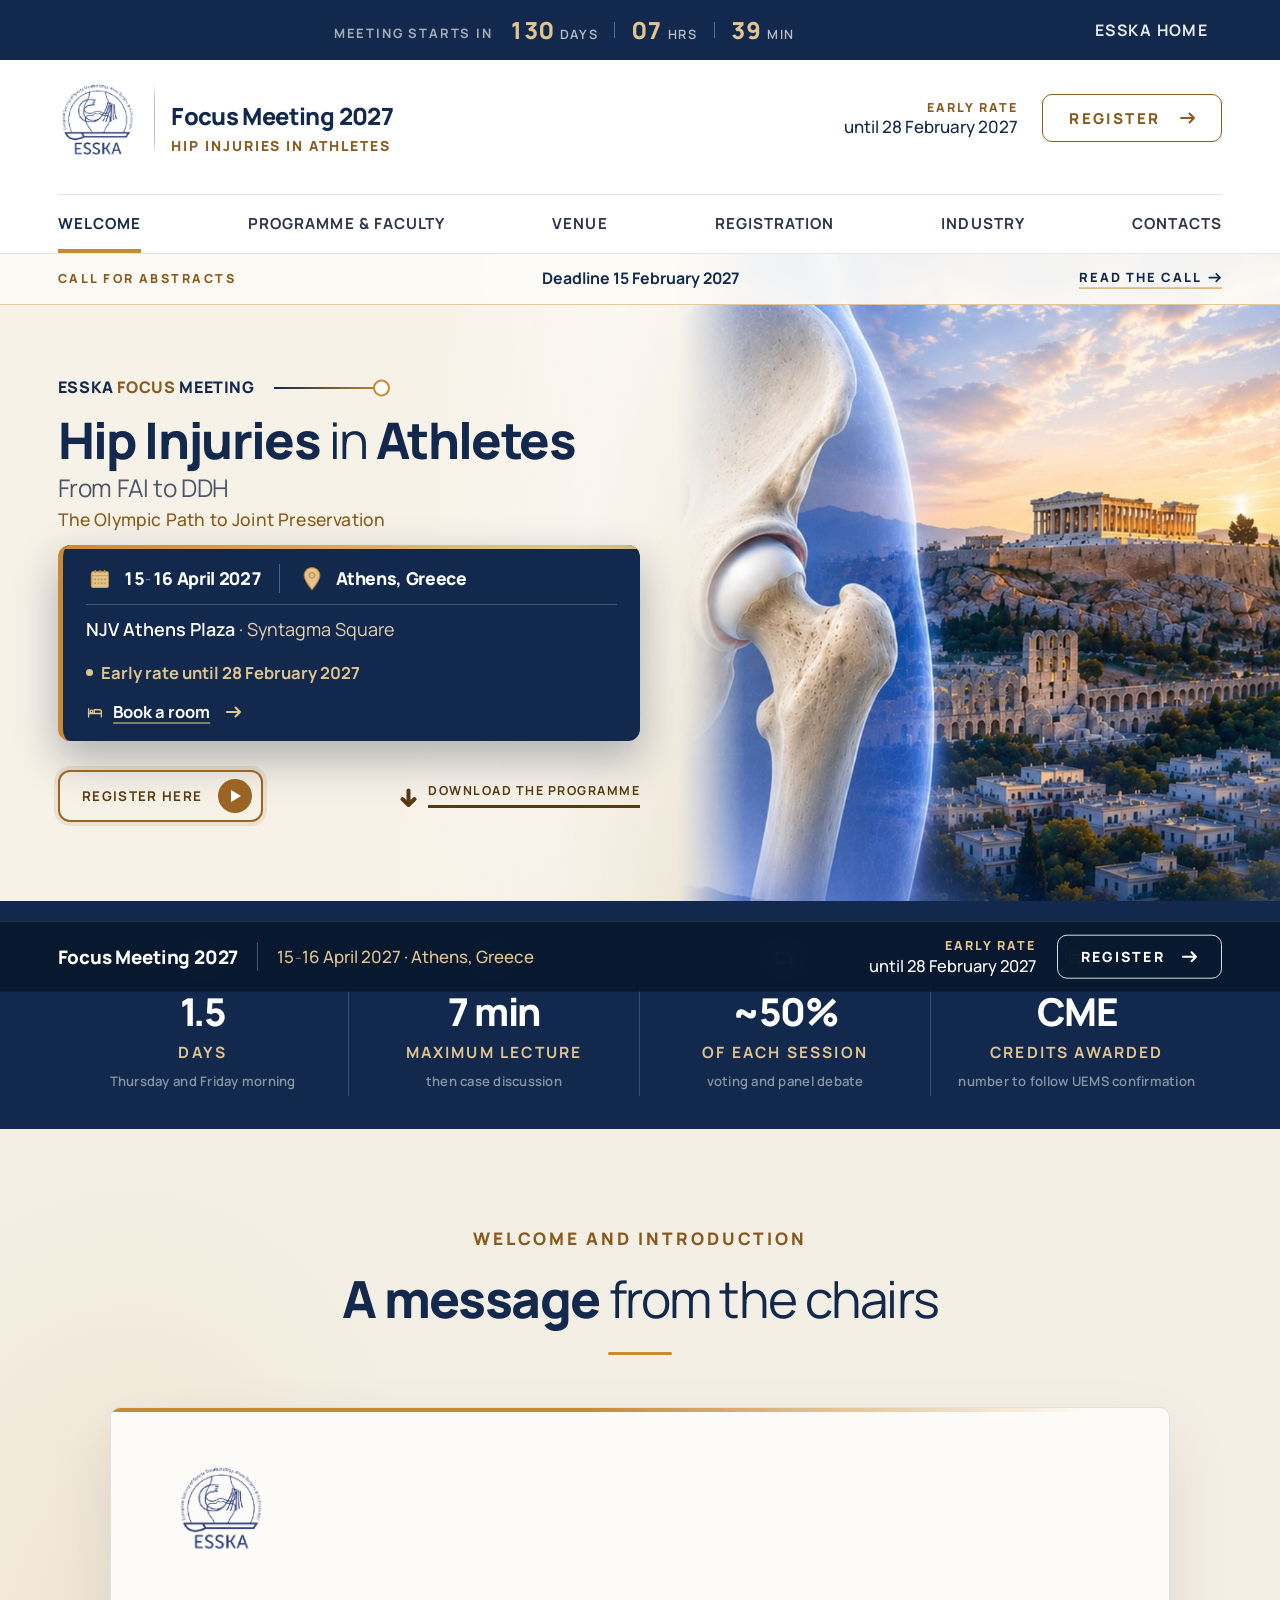
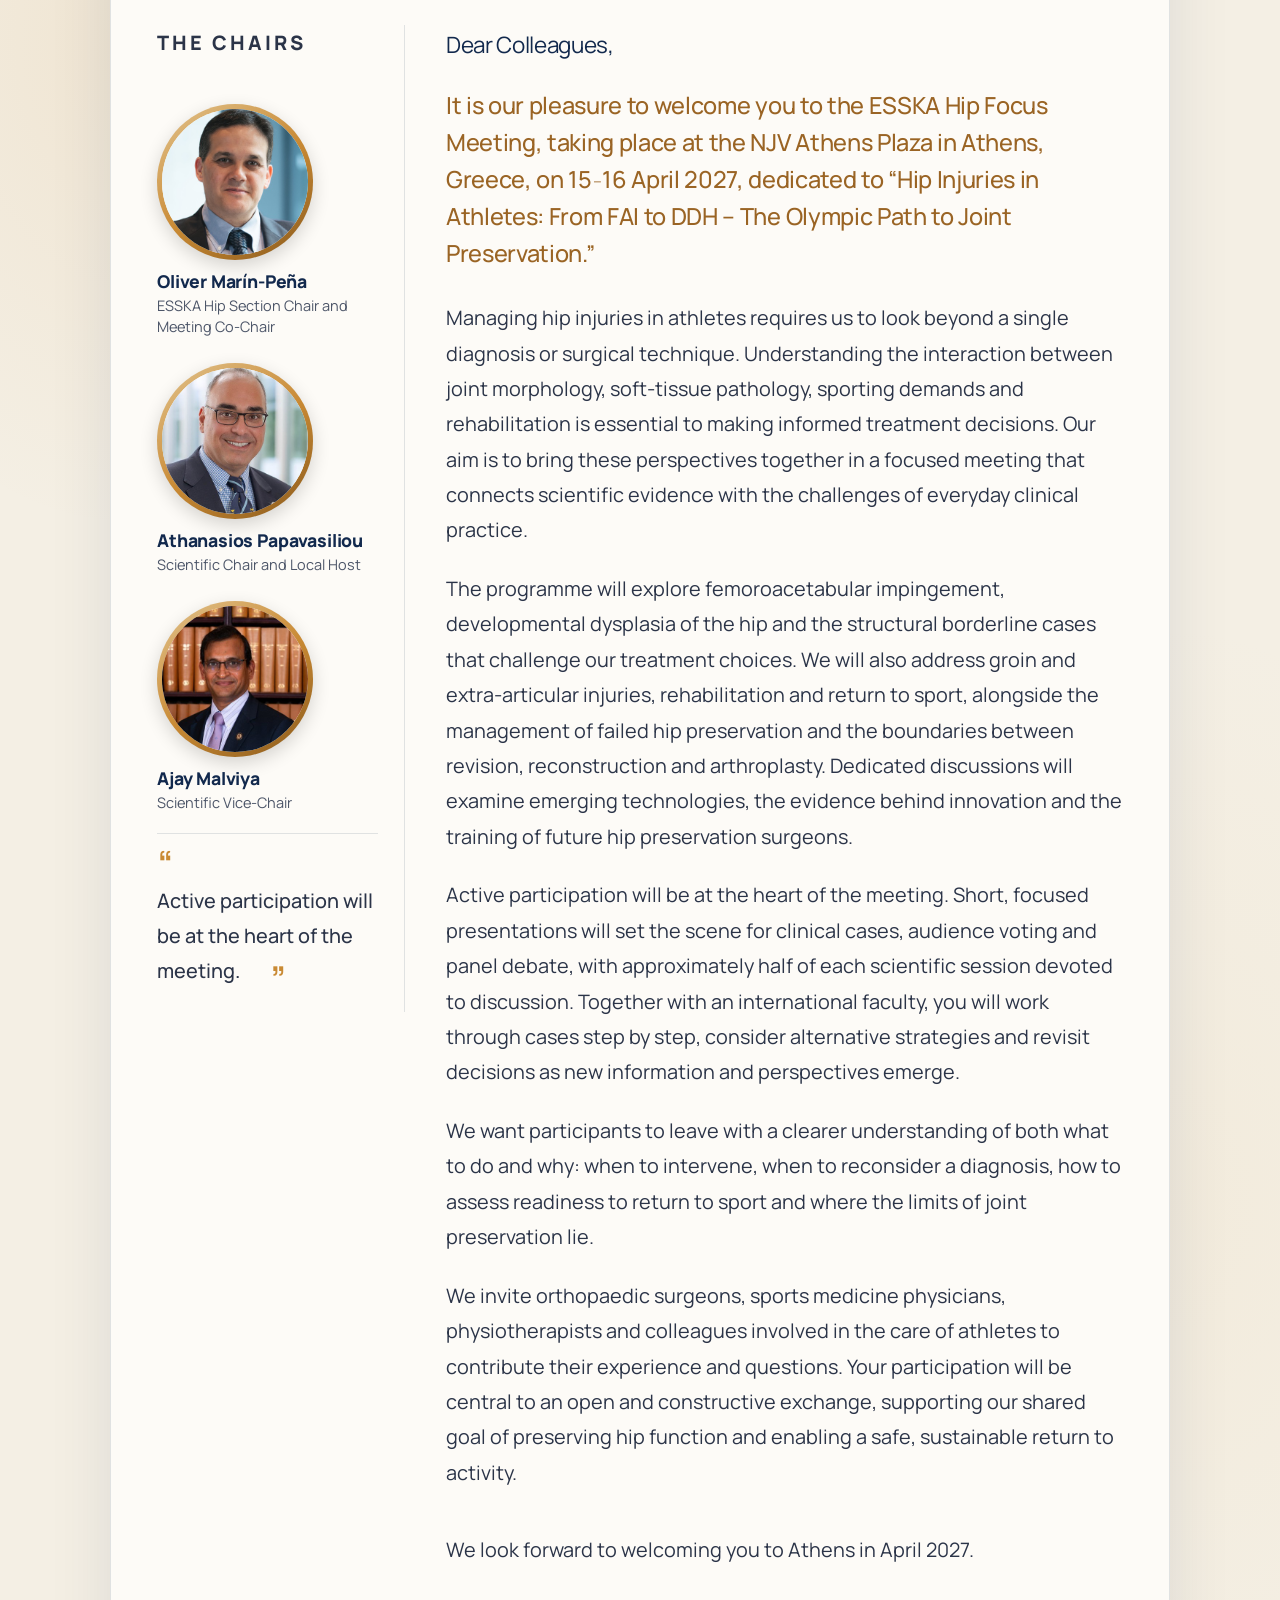
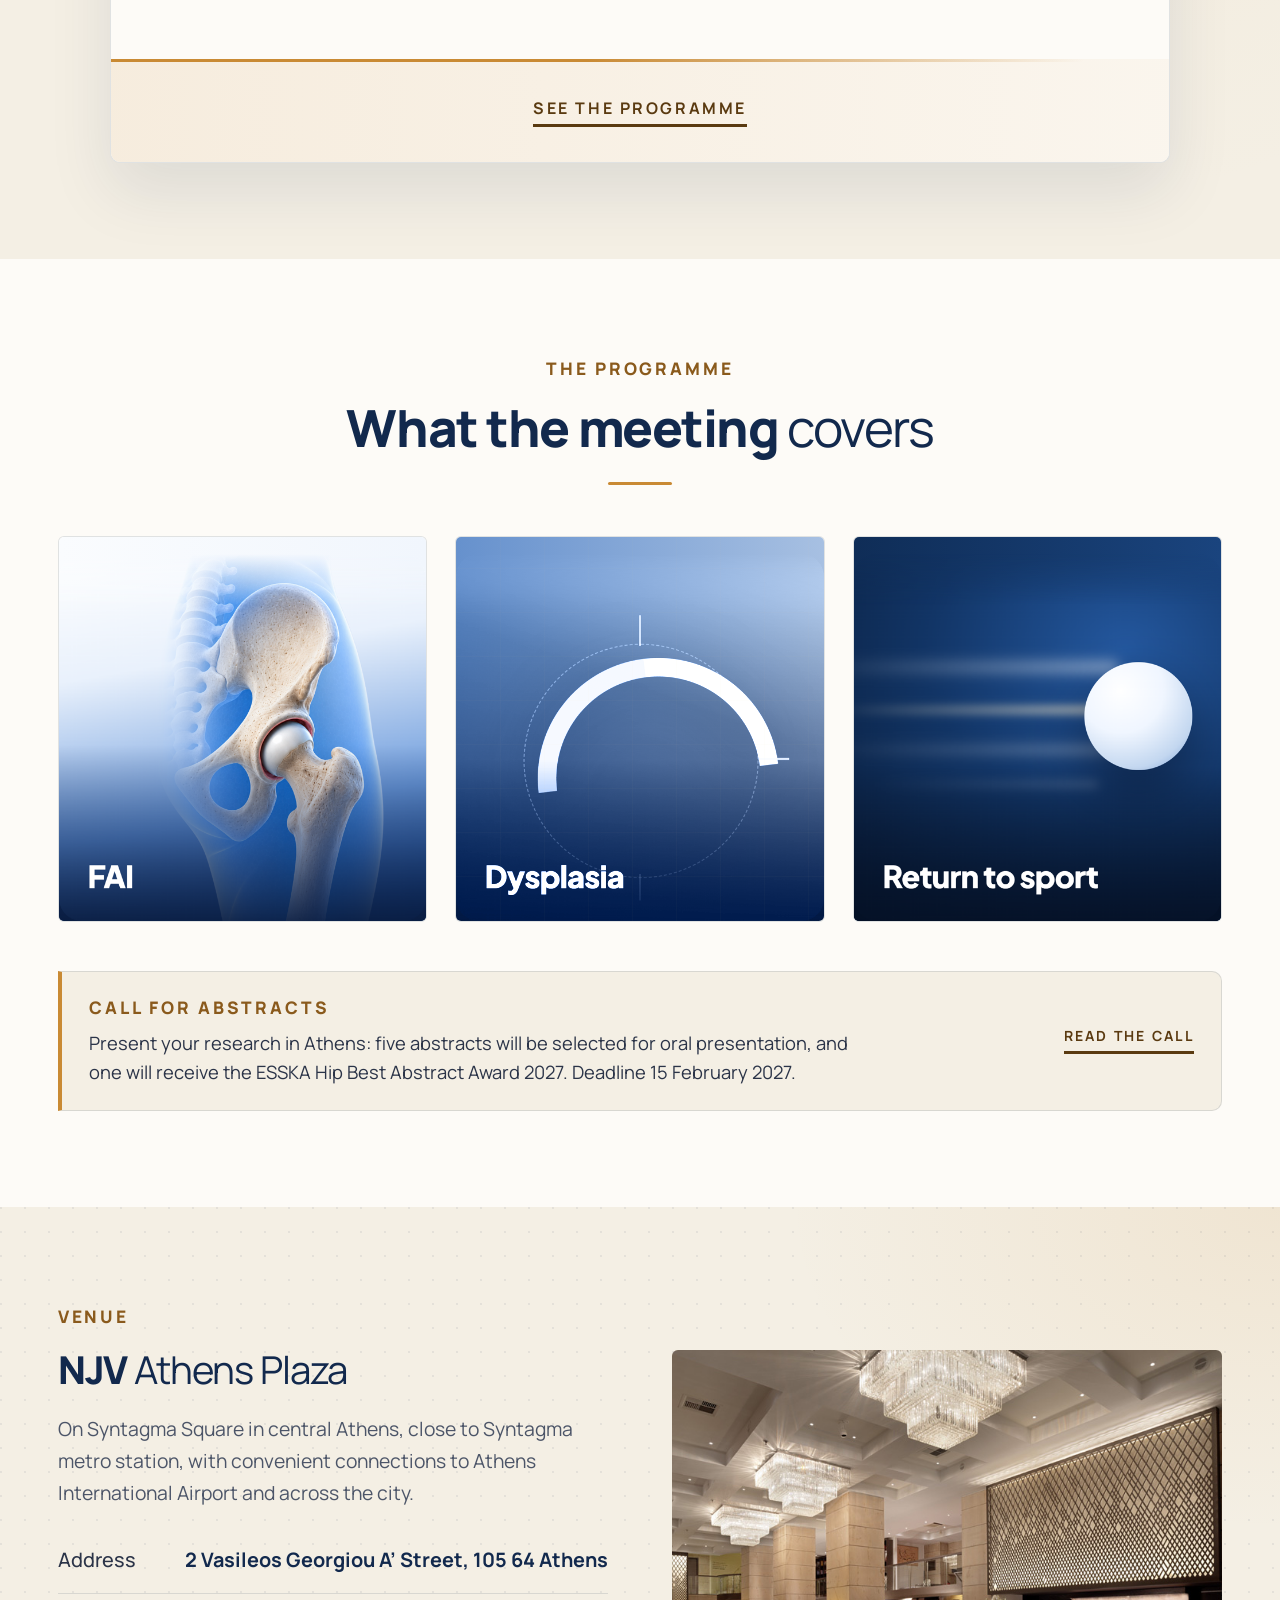
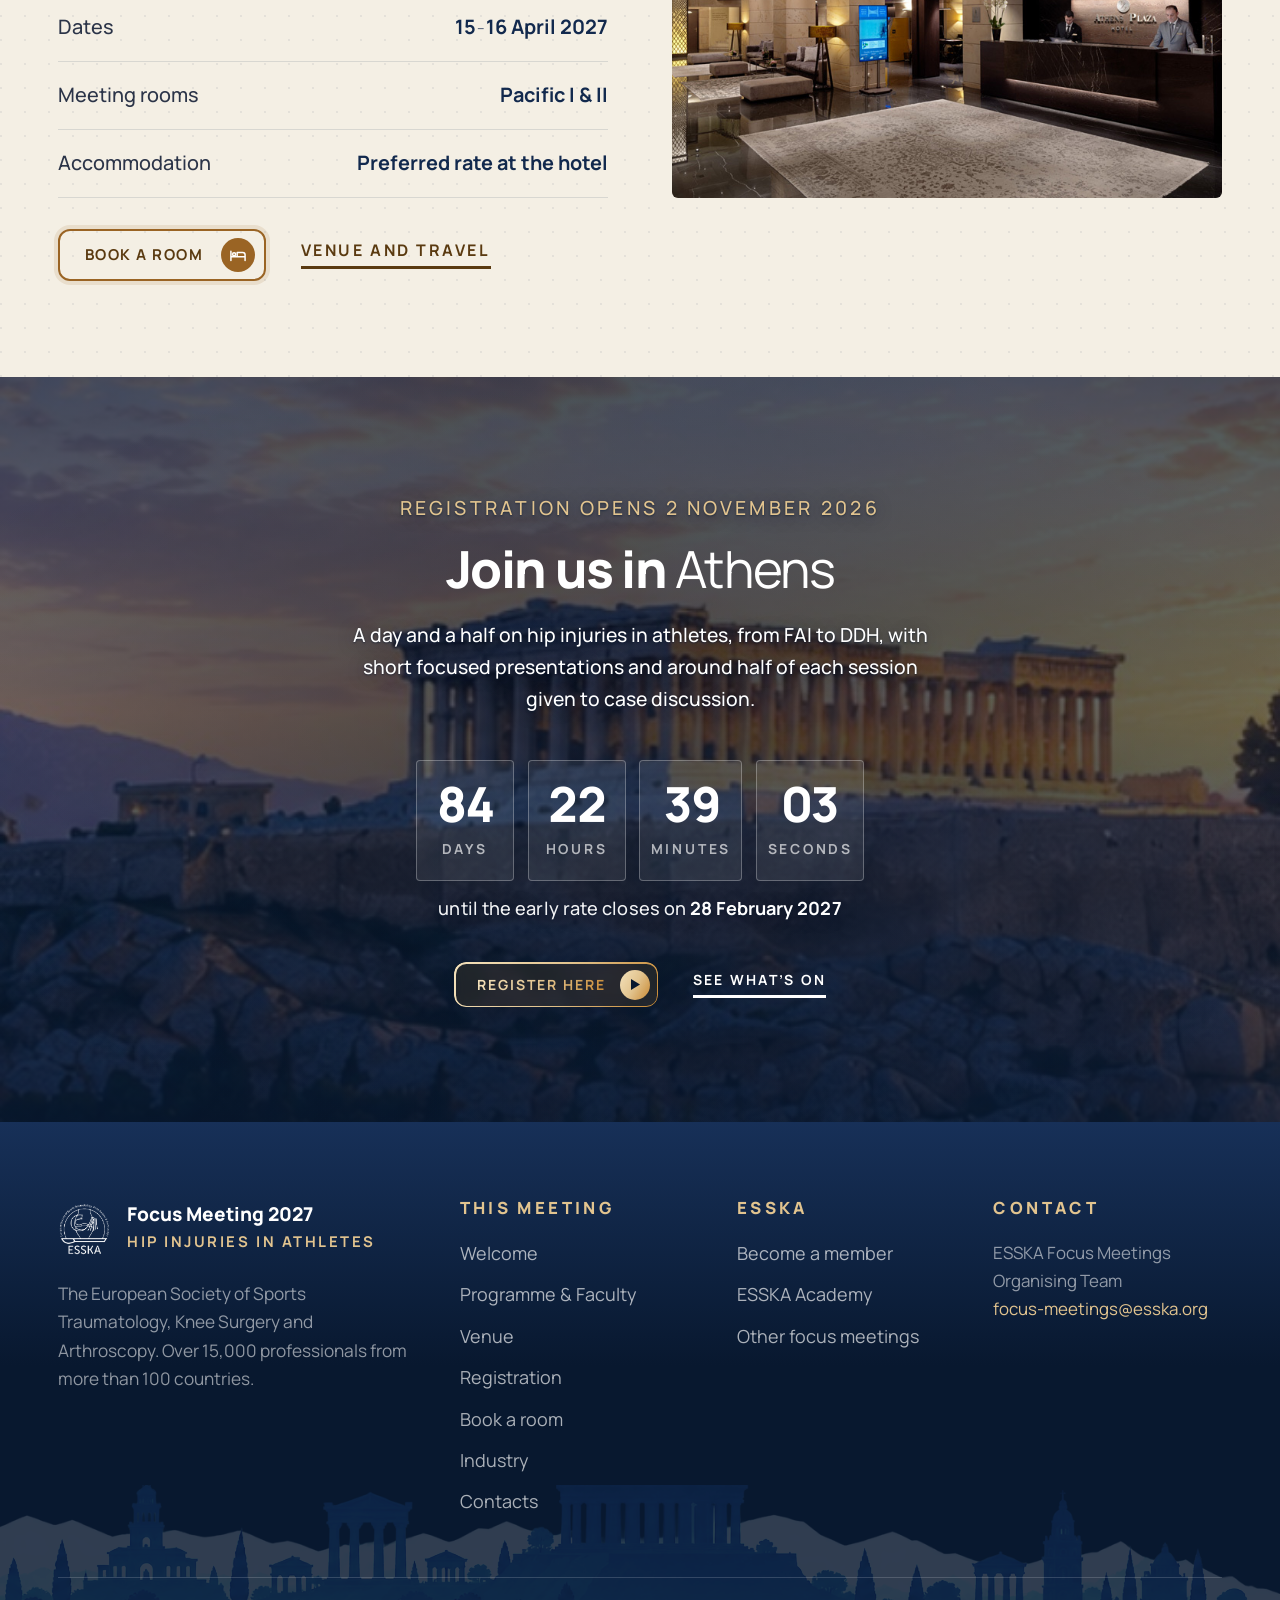
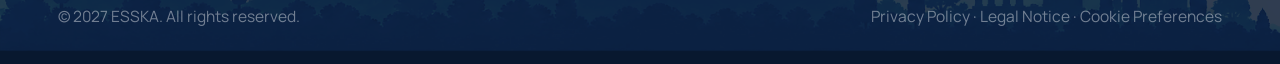
==== commit ee985012: "Hip: link the Registration & Participation Terms & Conditions (PDF) from the registration page Co-Au" ====
--- a/sites/athens-2027/index.html
+++ b/sites/athens-2027/index.html
@@ -7,7 +7,7 @@
 <link rel="preconnect" href="https://fonts.googleapis.com">
 <link rel="preconnect" href="https://fonts.gstatic.com" crossorigin>
 <link href="https://fonts.googleapis.com/css2?family=Manrope:wght@400;500;600;700;800&display=swap" rel="stylesheet">
-<link rel="stylesheet" href="assets/css/styles.css?v=2026102806">
+<link rel="stylesheet" href="assets/css/styles.css?v=2026102901">
 </head>
 <body>
 
@@ -666,7 +666,7 @@
           <li>Applicable VAT</li>
         </ul>
       </div>
-      <p class="fee-foot">Fees are preliminary and may change. The registration terms and conditions will be published here.</p>
+      <p class="fee-foot">Please read our Registration &amp; Participation <a href="assets/ESSKA-Hip-Focus-Meeting-Athens-2027-Registration-Terms-and-Conditions.pdf" target="_blank" rel="noopener">Terms &amp; Conditions</a> before completing your registration.</p>
       <div class="reg-next">
         <div class="reg-card reg-book rv">
           <p class="eyebrow">Book your place</p>
--- a/sites/athens-2027/assets/css/styles.css
+++ b/sites/athens-2027/assets/css/styles.css
@@ -2967,3 +2967,6 @@
     left:calc((100% - min(100%, 1720px)) / 2 + var(--pad))}
   .abs-ribbon .ar-k + .ar-sep{display:none}
 }
+/* fee footnote link to the registration terms */
+.fee-foot a{color:var(--ac-d);font-weight:700;text-decoration:underline;text-decoration-color:rgba(138,90,28,.35);text-underline-offset:3px}
+.fee-foot a:hover{text-decoration-color:currentColor}
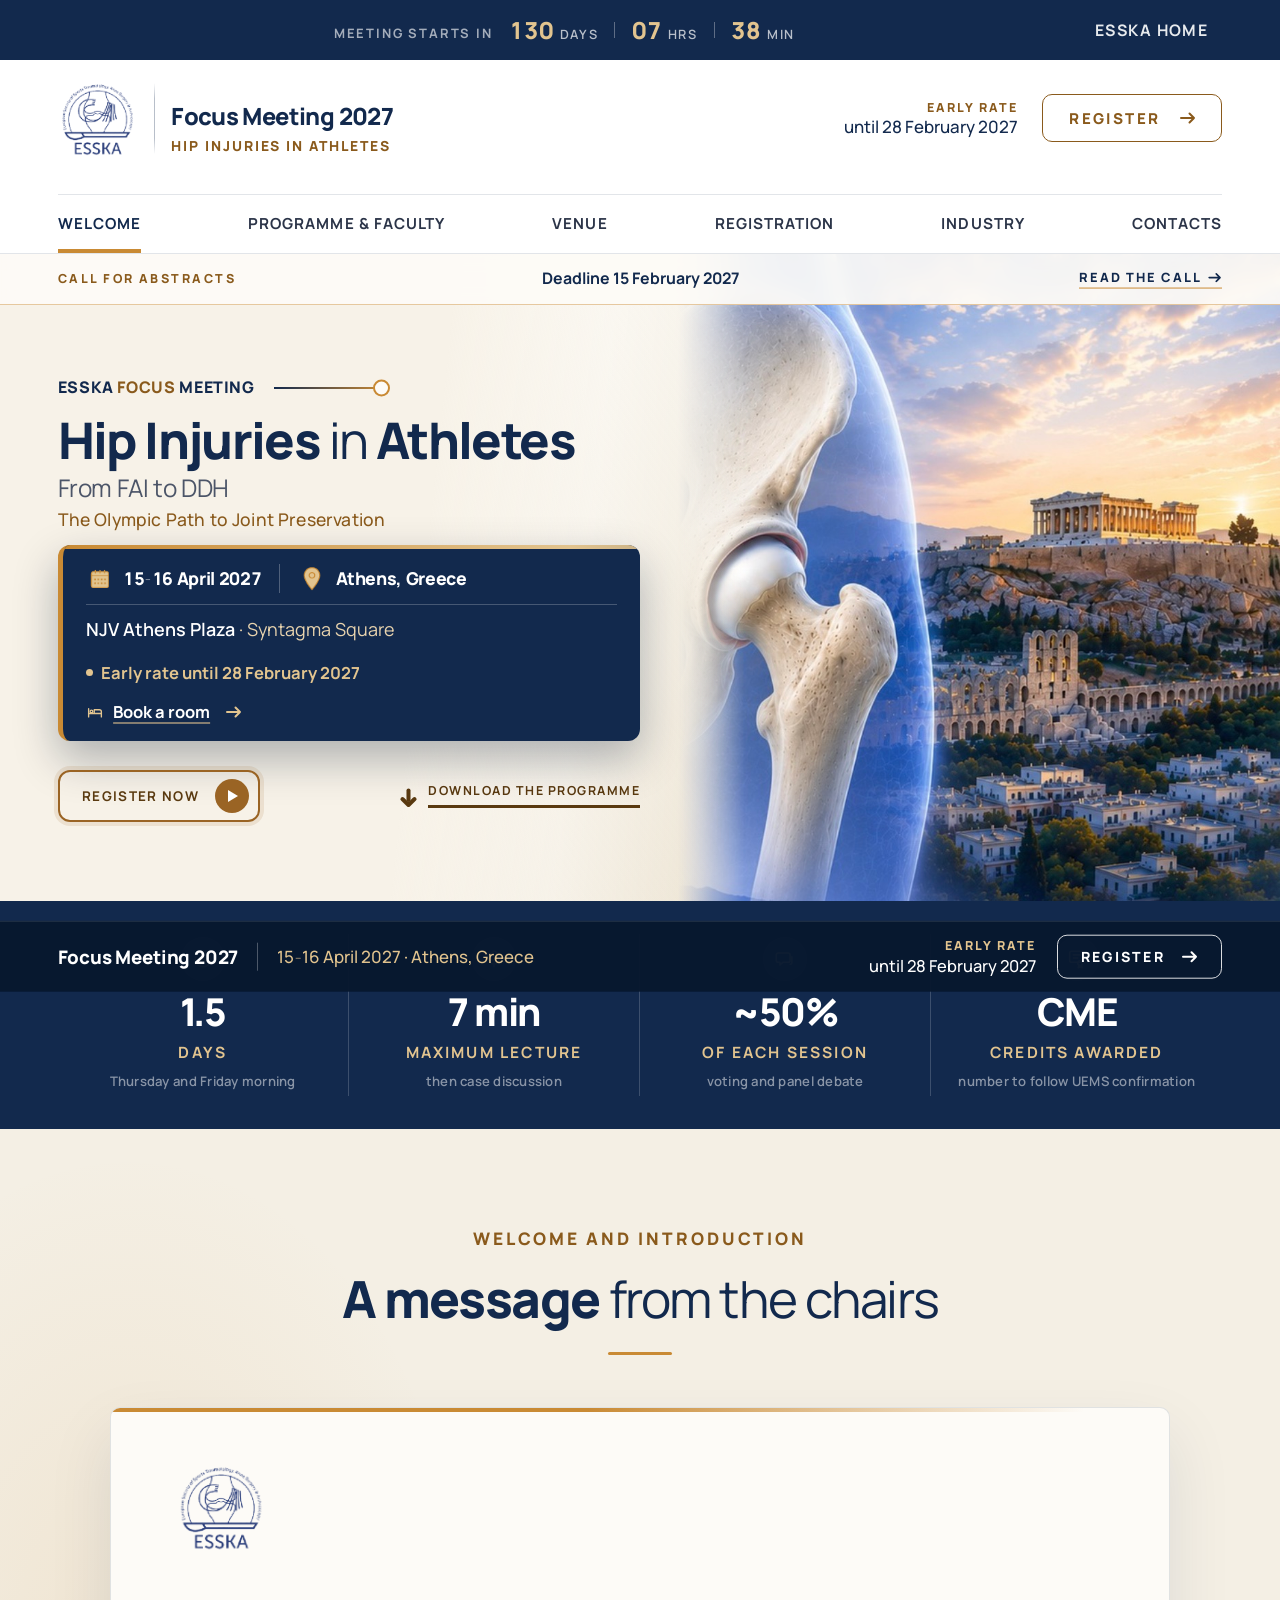
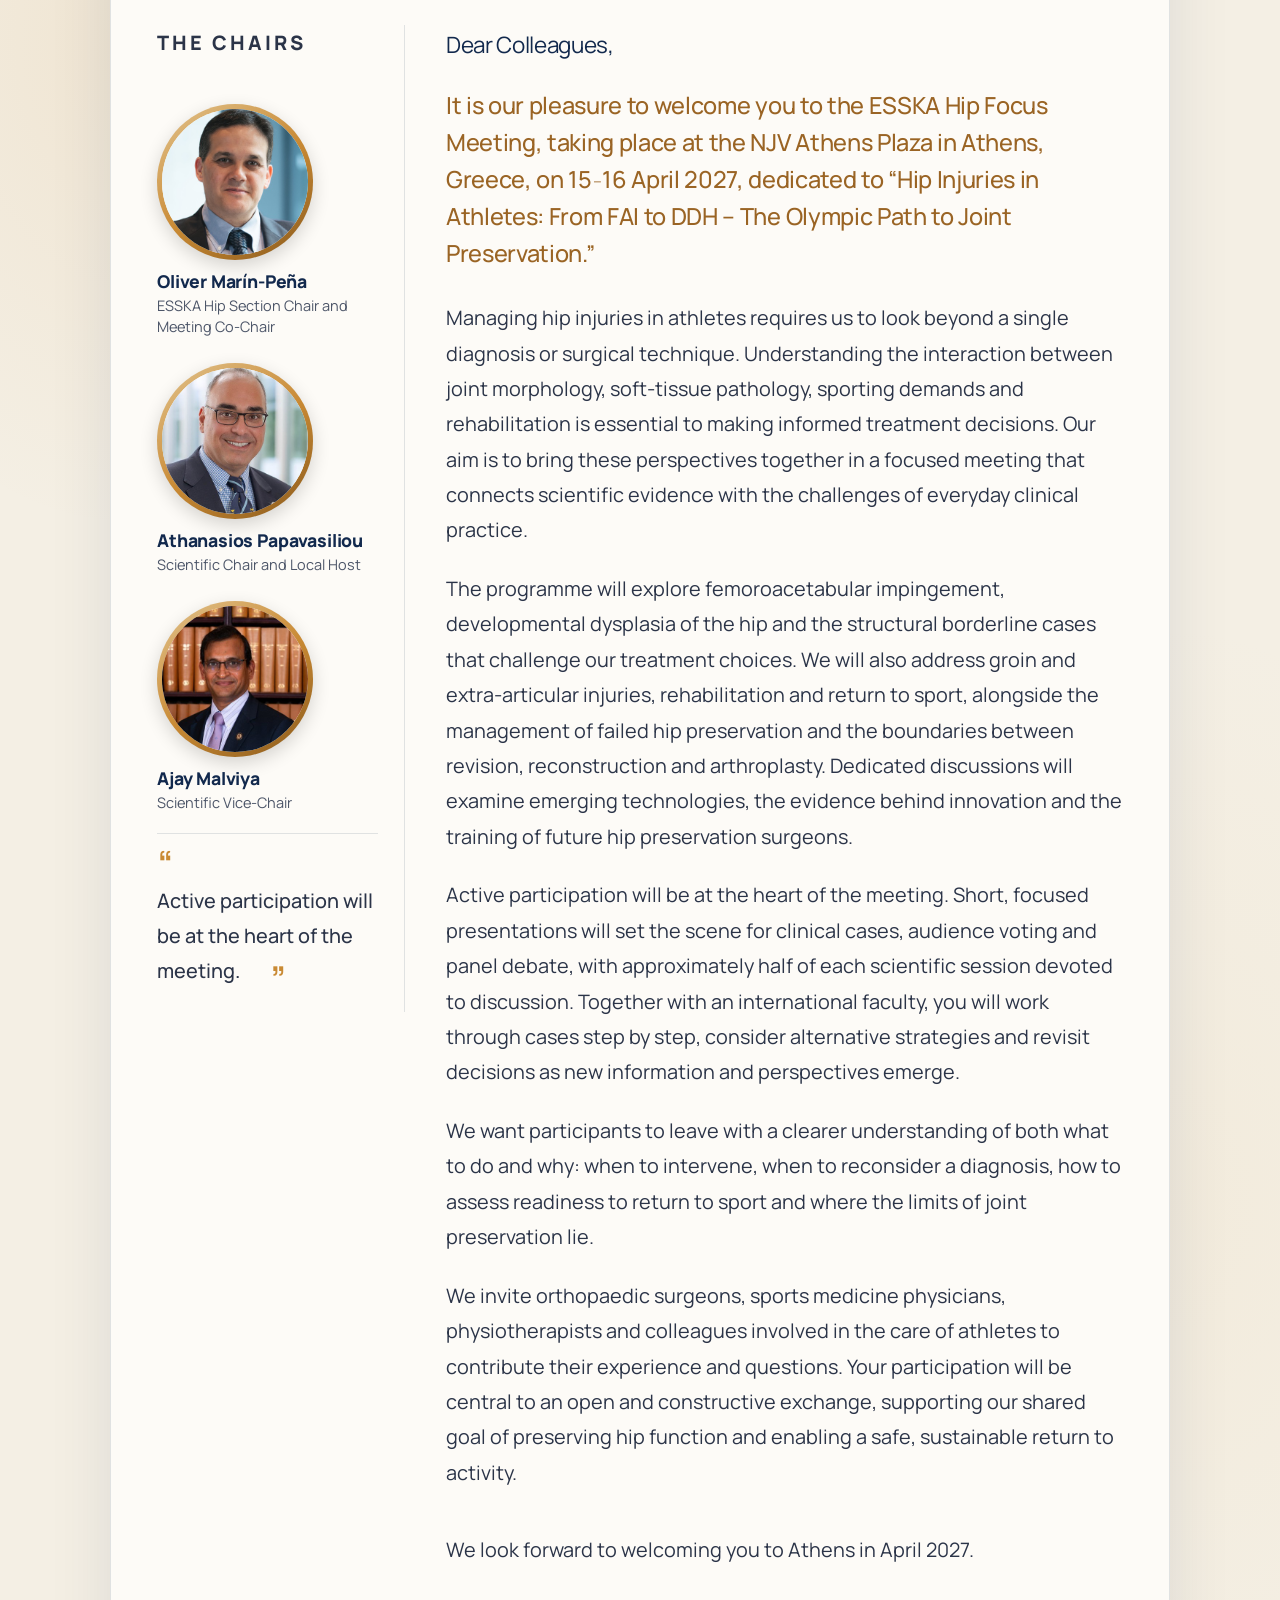
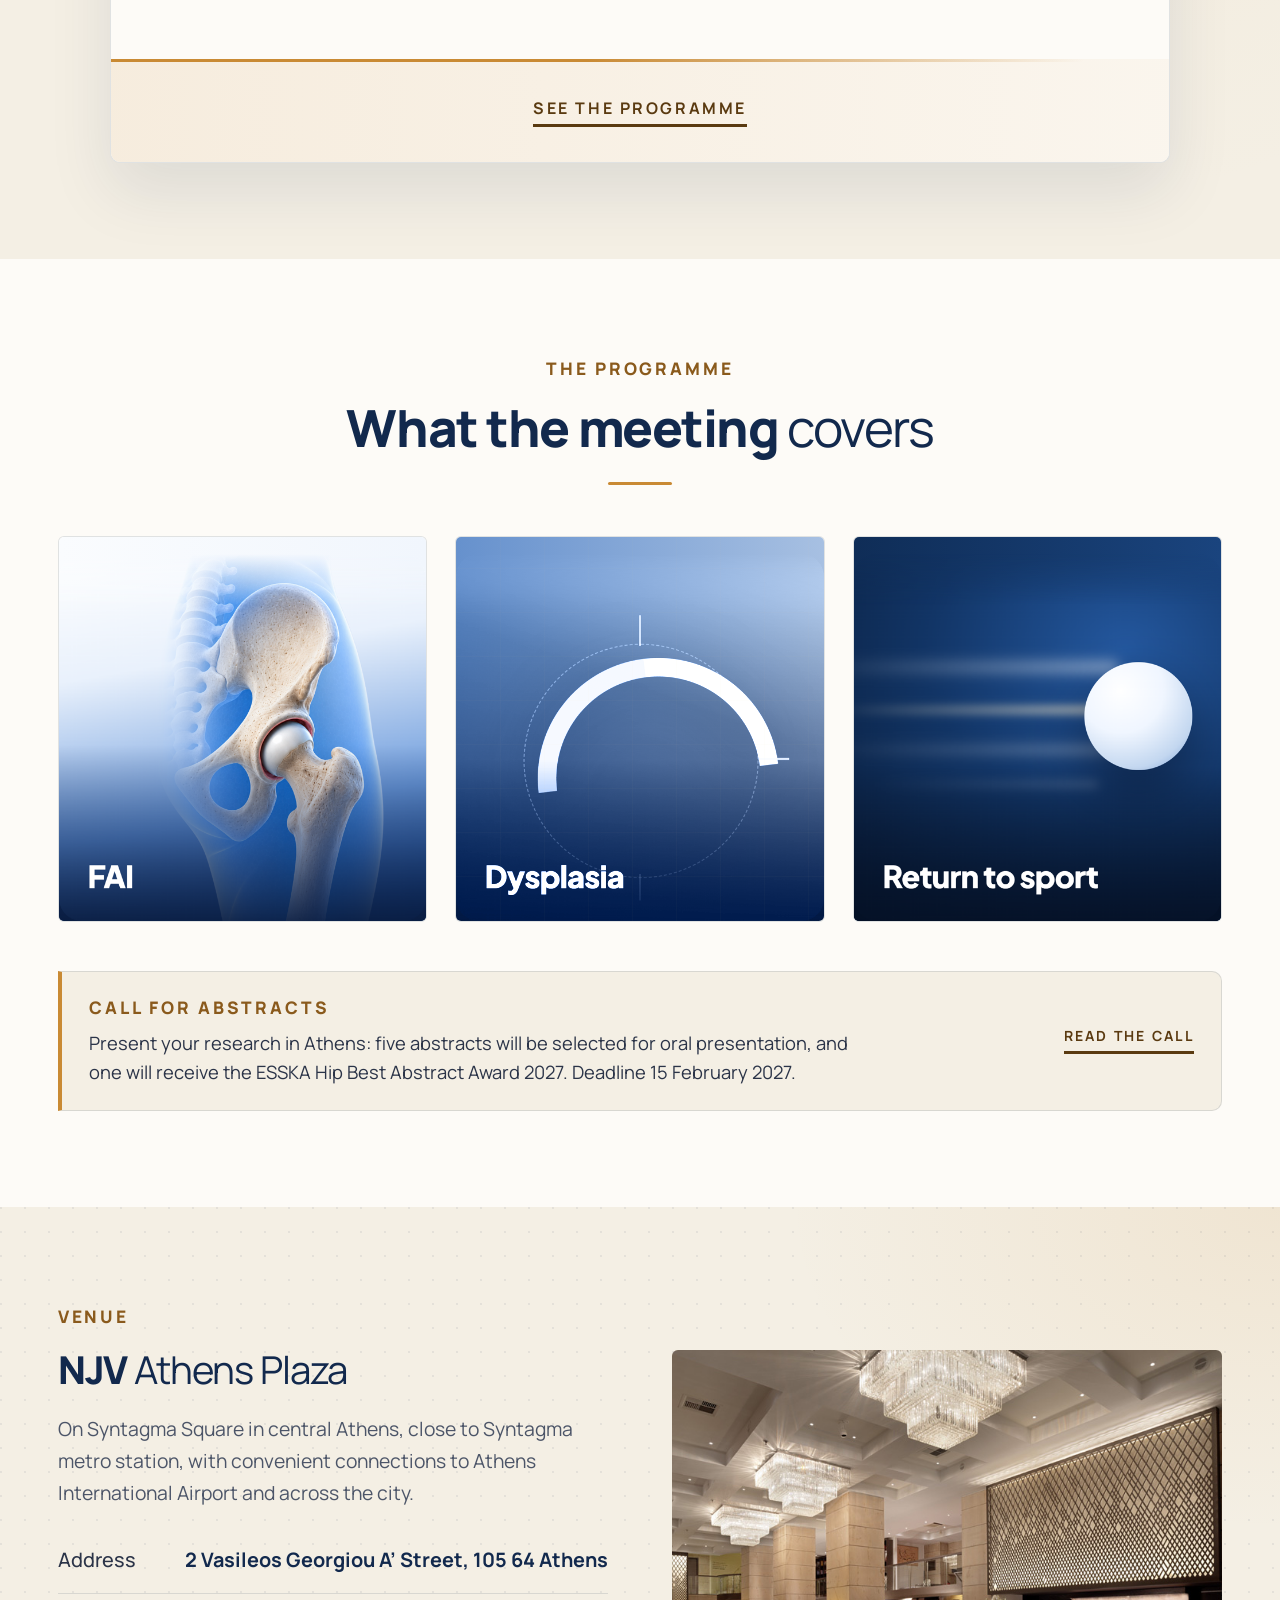
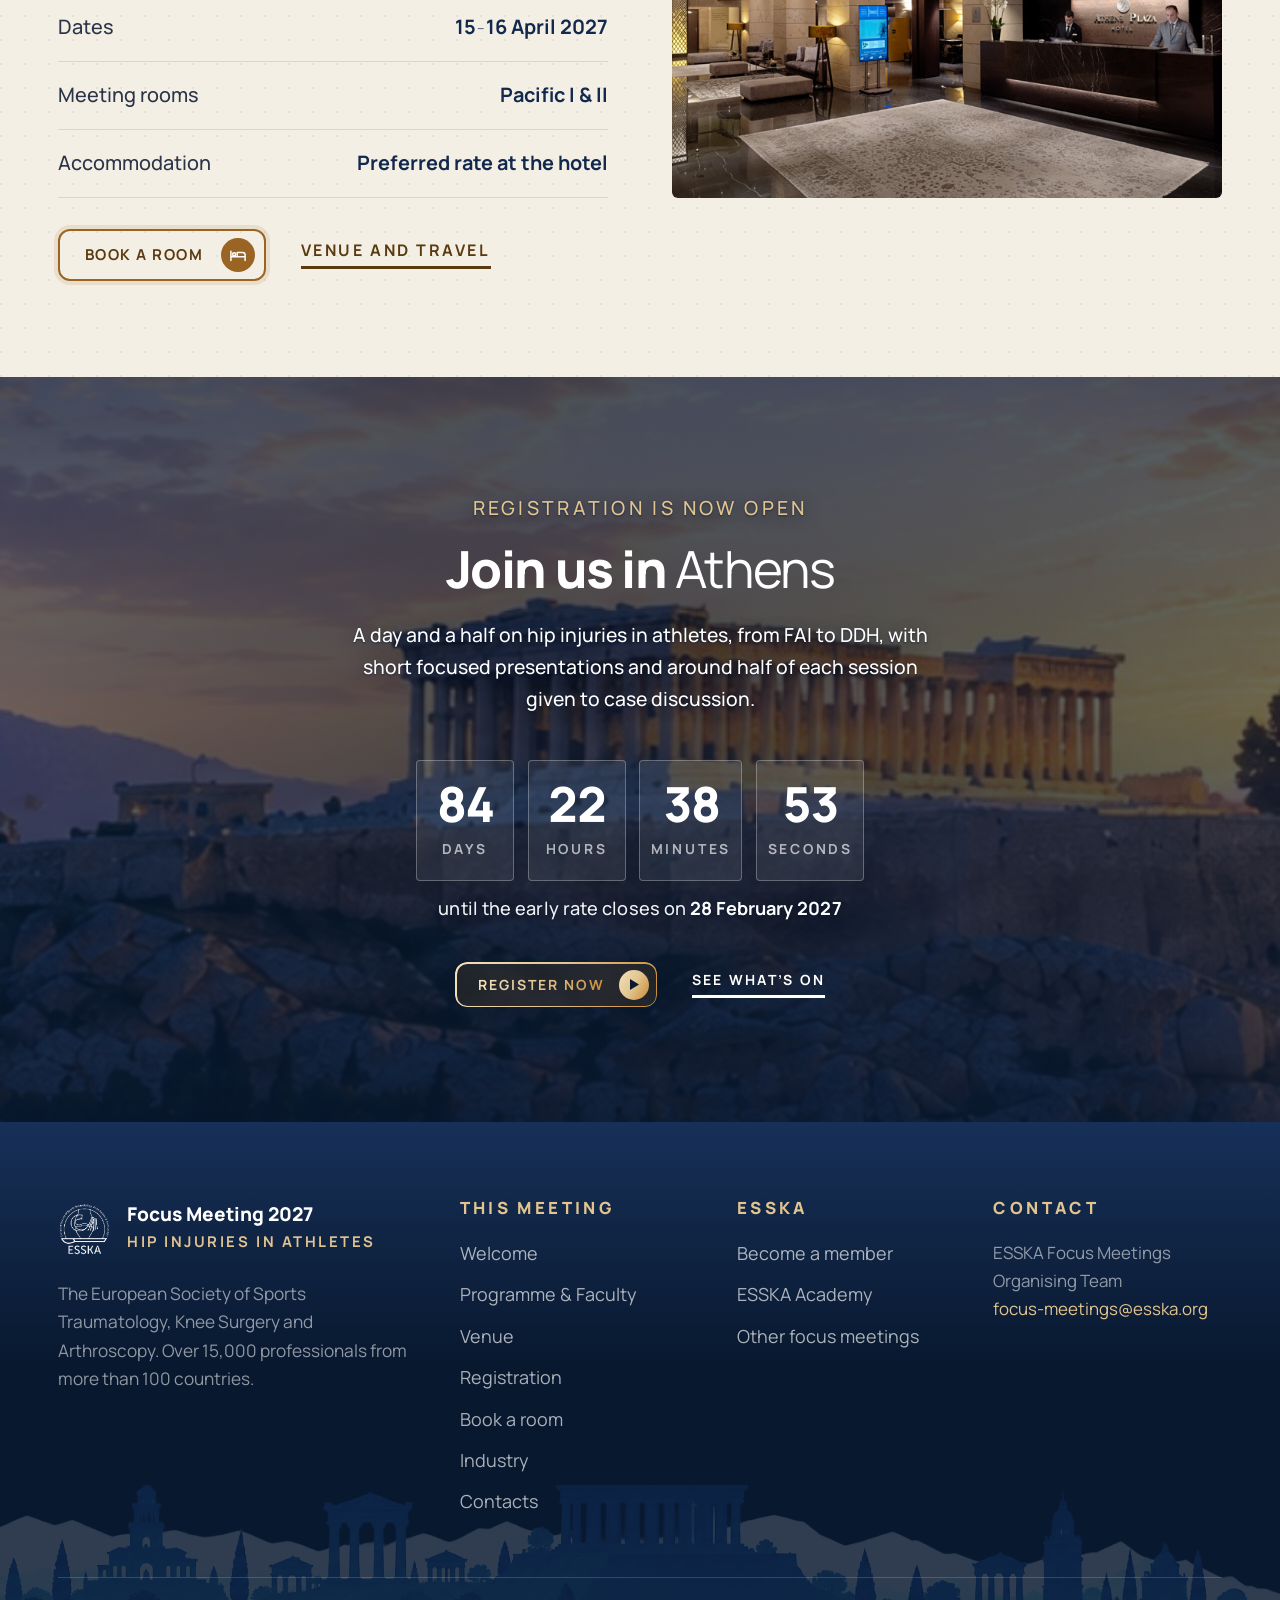
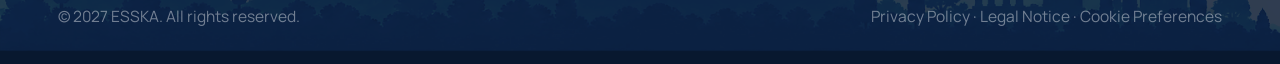
==== commit be25be58: "Hip: registration is now open (Register now buttons); Królikowska replaces Prill in Session II panel" ====
--- a/sites/athens-2027/index.html
+++ b/sites/athens-2027/index.html
@@ -40,7 +40,7 @@
       <li><a href="#" data-go="industry">Industry</a></li>
       <li><a href="#" data-go="contacts">Contacts</a></li>
       <li class="menu-foot">
-        <a class="pill pill-menu" href="https://www.esska.org/events/register.aspx?id=2088190" target="_blank" rel="noopener"><span>Register here</span><span class="pill-i" aria-hidden="true"><svg viewBox="0 0 10 12"><path d="M0 0l10 6-10 6z"/></svg></span></a>
+        <a class="pill pill-menu" href="https://www.esska.org/events/register.aspx?id=2088190" target="_blank" rel="noopener"><span>Register now</span><span class="pill-i" aria-hidden="true"><svg viewBox="0 0 10 12"><path d="M0 0l10 6-10 6z"/></svg></span></a>
         <a class="menu-book" href="https://be.synxis.com/?adult=1&amp;arrive=2027-04-13&amp;chain=10237&amp;child=0&amp;config=ATHNJ_GROUP&amp;currency=EUR&amp;depart=2027-04-14&amp;hotel=27097&amp;level=hotel&amp;locale=en-US&amp;productcurrency=EUR&amp;promo=ESS&amp;rooms=1" target="_blank" rel="noopener"><svg class="bed-ic" viewBox="0 0 24 24" aria-hidden="true" fill="none" stroke="currentColor" stroke-width="1.8" stroke-linecap="round" stroke-linejoin="round"><path d="M3.5 18.5V7.5M3.5 14h17v4.5M20.5 14v-2.2a2.8 2.8 0 0 0-2.8-2.8H11v5"/><circle cx="7.3" cy="11.2" r="1.8"/></svg><span>Book a room</span></a>
         <p class="menu-early"><span class="er-until">until 28 February 2027</span></p>
       </li>
@@ -83,7 +83,7 @@
         </div>
 
         <div class="hero-cta">
-          <a class="pill" href="https://www.esska.org/events/register.aspx?id=2088190" target="_blank" rel="noopener"><span>Register here</span><span class="pill-i" aria-hidden="true"><svg viewBox="0 0 10 12"><path d="M0 0l10 6-10 6z"/></svg></span></a>
+          <a class="pill" href="https://www.esska.org/events/register.aspx?id=2088190" target="_blank" rel="noopener"><span>Register now</span><span class="pill-i" aria-hidden="true"><svg viewBox="0 0 10 12"><path d="M0 0l10 6-10 6z"/></svg></span></a>
           <a class="tlink tlink-dl" href="assets/ESSKA-Hip-Focus-Meeting-Athens-2027-Programme.pdf" download><svg class="dl-ic" viewBox="0 0 16 16" aria-hidden="true" fill="none" stroke="currentColor" stroke-width="3.4" stroke-linecap="round" stroke-linejoin="round"><path class="dl-stem" d="M8 2.2v7.9"/><path class="dl-head" d="M2.9 9.3 8 14.3l5.1-5"/></svg><span>Download the programme</span></a>
         </div>
       </div>
@@ -209,7 +209,7 @@
     <div class="scrim"></div>
     <div class="wrap">
       <div class="rv">
-        <p class="eyebrow">Registration opens 2 November 2026</p>
+        <p class="eyebrow">Registration is now open</p>
         <h2>Join us in <span class="lt">Athens</span></h2>
         <p>A day and a half on hip injuries in athletes, from FAI to DDH, with short focused presentations and around half of each session given to case discussion.</p>
       </div>
@@ -221,7 +221,7 @@
       </div>
       <p class="note-date">until the early rate closes on <b id="erDate" style="font-weight:700;color:#fff">28 February 2027</b></p>
       <div class="go rv d2">
-        <a class="pill" href="https://www.esska.org/events/register.aspx?id=2088190" target="_blank" rel="noopener"><span>Register here</span><span class="pill-i" aria-hidden="true"><svg viewBox="0 0 10 12"><path d="M0 0l10 6-10 6z"/></svg></span></a>
+        <a class="pill" href="https://www.esska.org/events/register.aspx?id=2088190" target="_blank" rel="noopener"><span>Register now</span><span class="pill-i" aria-hidden="true"><svg viewBox="0 0 10 12"><path d="M0 0l10 6-10 6z"/></svg></span></a>
         <a class="tlink" href="#" data-go="programme">See what&rsquo;s on</a>
       </div>
     </div>
@@ -314,7 +314,7 @@
               <span class="pchev" aria-hidden="true"></span>
             </button>
             <div class="ptalks-wrap" hidden>
-              <ul class="ptalks"><li class="ptalk"><span class="ptx">Groin pain in athletes: a practical diagnostic pathway</span><span class="psp">Per H&ouml;lmich</span></li><li class="ptalk"><span class="ptx">Deep gluteal syndrome: who really needs surgery?</span><span class="psp">Bruno Capurro</span></li><li class="ptalk"><span class="ptx">Proximal hamstring pathology: when should we repair?</span><span class="psp">Marc Tey Pons</span></li><li class="ptalk"><span class="ptx">Lateral hip pain: rehabilitation before intervention</span><span class="psp">Aleksandra Kr&oacute;likowska</span></li></ul><p class="pnote"><span class="pnote-l">Discussion</span><span class="pnote-t">About 32 minutes of multidisciplinary case discussion. Panel: Per H&ouml;lmich, Bruno Capurro, Marc Tey Pons, Robert Prill and Suzanne Huurman.</span></p>
+              <ul class="ptalks"><li class="ptalk"><span class="ptx">Groin pain in athletes: a practical diagnostic pathway</span><span class="psp">Per H&ouml;lmich</span></li><li class="ptalk"><span class="ptx">Deep gluteal syndrome: who really needs surgery?</span><span class="psp">Bruno Capurro</span></li><li class="ptalk"><span class="ptx">Proximal hamstring pathology: when should we repair?</span><span class="psp">Marc Tey Pons</span></li><li class="ptalk"><span class="ptx">Lateral hip pain: rehabilitation before intervention</span><span class="psp">Aleksandra Kr&oacute;likowska</span></li></ul><p class="pnote"><span class="pnote-l">Discussion</span><span class="pnote-t">About 32 minutes of multidisciplinary case discussion. Panel: Per H&ouml;lmich, Bruno Capurro, Marc Tey Pons, Aleksandra Kr&oacute;likowska and Suzanne Huurman.</span></p>
             </div>
           </div>
           <div class="prow rec" data-day="1">
@@ -350,7 +350,7 @@
               <span class="pchev" aria-hidden="true"></span>
             </button>
             <div class="ptalks-wrap" hidden>
-              <ul class="ptalks"><li class="ptalk"><span class="ptx">Rehabilitation progression after hip preservation surgery</span><span class="psp">Suzanne Huurman</span></li><li class="ptalk"><span class="ptx">Functional testing: what should we actually measure?</span><span class="psp">Francesco Della Villa</span></li><li class="ptalk"><span class="ptx">Return to training, sport and performance</span><span class="psp">Robert Prill</span></li><li class="ptalk"><span class="ptx">Sport-specific readiness and return-to-performance decision-making</span><span class="psp">Stefano Di Paolo</span></li></ul><p class="pnote"><span class="pnote-l">Discussion</span><span class="pnote-t">About 32 minutes of return-to-sport cases, with audience votes on readiness to train, compete or delay, and on missing criteria. Panel: Suzanne Huurman, Francesco Della Villa, Robert Prill, Stefano Di Paolo and Lior Laver.</span></p>
+              <ul class="ptalks"><li class="ptalk"><span class="ptx">Rehabilitation progression after hip preservation surgery</span><span class="psp">Suzanne Huurman</span></li><li class="ptalk"><span class="ptx">Functional testing: what should we actually measure?</span><span class="psp">Francesco Della Villa</span></li><li class="ptalk"><span class="ptx">Return to training, sport and performance</span><span class="psp">Aleksandra Kr&oacute;likowska</span></li><li class="ptalk"><span class="ptx">Sport-specific readiness and return-to-performance decision-making</span><span class="psp"><abbr class="tbc" title="To be confirmed">TBC</abbr></span></li></ul><p class="pnote"><span class="pnote-l">Discussion</span><span class="pnote-t">About 32 minutes of return-to-sport cases, with audience votes on readiness to train, compete or delay, and on missing criteria. Panel: Suzanne Huurman, Francesco Della Villa, Aleksandra Kr&oacute;likowska and Lior Laver.</span></p>
             </div>
           </div>
           <div class="prow" data-day="1">
@@ -477,8 +477,6 @@
         <div class="fac rv"><div class="av">KS</div><b>Klemen Stra&#382;ar</b><div class="c">Slovenia</div></div>
         <div class="fac rv d1"><div class="av">MP</div><b>Marc Tey Pons</b><div class="c">Spain</div></div>
         <div class="fac rv d2"><div class="av">MW</div><b>Michael Wettstein</b><div class="c">Switzerland</div></div>
-        <div class="fac rv d3"><div class="av">RP</div><b>Robert Prill</b><div class="c">Germany</div></div>
-        <div class="fac rv"><div class="av">SP</div><b>Stefano Di Paolo</b><div class="c">Italy</div></div>
         <div class="fac rv d1"><div class="av">DP</div><b>Daniel P&eacute;rez-Prieto</b><div class="c">Spain</div></div>
         <div class="fac rv d2"><div class="av">LG</div><b>Laura de Girolamo</b><div class="c">Italy</div></div>
         <div class="fac rv d3"><div class="av">PC</div><b>Panayiotis Christofilopoulos</b><div class="c">Switzerland</div></div>
@@ -615,7 +613,7 @@
     <div class="wrap">
       <p class="crumb">ESSKA Hip Focus Meeting</p>
       <h1>Registration <span class="lt">and Fees</span></h1>
-      <p>Preliminary fees, VAT included. Registration opens on 2 November 2026.</p>
+      <p>Preliminary fees, VAT included. Registration is now open.</p>
     </div>
         <div class="wrap ph-meta"><span><b>15<i class="dash">&ndash;</i>16 April 2027</b></span><span>NJV Athens Plaza</span><span>Athens, Greece</span></div>
   </header>
@@ -670,8 +668,8 @@
       <div class="reg-next">
         <div class="reg-card reg-book rv">
           <p class="eyebrow">Book your place</p>
-          <h3>Registration opens on 2 November 2026</h3>
-          <p>The early rate applies from the first day of registration until <span class="nowrap">28 February 2027</span>. Registration is on esska.org; until it opens, the link leads to the meeting&rsquo;s page there.</p>
+          <h3>Registration is now open</h3>
+          <p>The early rate applies until <span class="nowrap">28 February 2027</span>. Registration is on esska.org.</p>
           <a class="pill" href="https://www.esska.org/events/register.aspx?id=2088190" target="_blank" rel="noopener"><span>Register on esska.org</span><span class="pill-i" aria-hidden="true"><svg viewBox="0 0 10 12"><path d="M0 0l10 6-10 6z"/></svg></span></a>
         </div>
         <div class="reg-card reg-stay rv d1">
@@ -695,7 +693,7 @@
       <div class="abs-facts">
         <div class="sm rv"><i class="sm-ic" aria-hidden="true"><svg viewBox="0 0 24 24" fill="none" stroke="currentColor" stroke-width="1.7" stroke-linecap="round" stroke-linejoin="round"><rect x="9" y="3.5" width="6" height="10" rx="3"/><path d="M6 11.5a6 6 0 0 0 12 0M12 17.5v3"/></svg></i><b>5 abstracts</b><span>Selected for oral presentation</span><em>in the ESSKA Hip Research and Rapid Communications session, Friday 16 April 2027</em></div>
         <div class="sm rv d1"><i class="sm-ic" aria-hidden="true"><svg viewBox="0 0 24 24" fill="none" stroke="currentColor" stroke-width="1.7" stroke-linecap="round" stroke-linejoin="round"><circle cx="12" cy="12" r="8.5"/><path d="M12 7.5V12l3 2"/></svg></i><b>5&#8239;min</b><span>Per presentation</span><em>followed by an interactive scientific discussion with international faculty</em></div>
-        <div class="sm rv d2"><i class="sm-ic" aria-hidden="true"><svg viewBox="0 0 24 24" fill="none" stroke="currentColor" stroke-width="1.7" stroke-linecap="round" stroke-linejoin="round"><circle cx="12" cy="9" r="5.5"/><path d="m9 13.8-1.5 6.7 4.5-2.2 4.5 2.2-1.5-6.7"/></svg></i><b>1 award</b><span>ESSKA Hip Best Abstract Award 2027</span><em>for the best oral presentation, with an official certificate presented during the closing ceremony</em></div>
+        <div class="sm rv d2"><i class="sm-ic" aria-hidden="true"><svg viewBox="0 0 24 24" fill="none" stroke="currentColor" stroke-width="1.7" stroke-linecap="round" stroke-linejoin="round"><circle cx="12" cy="9" r="5.5"/><path d="m9 13.8-1.5 6.7 4.5-2.2 4.5 2.2-1.5-6.7"/></svg></i><b>1 award</b><span>ESSKA Hip Best Abstract Award 2027</span><em>for the best oral presentation, with an official certificate presented during the closing ceremony. The winner will receive complimentary registration to the ESSKA 2028 Congress in Gothenburg, Sweden.</em></div>
       </div>
       <div class="reg-next abs-next">
         <div class="reg-card reg-stay rv">
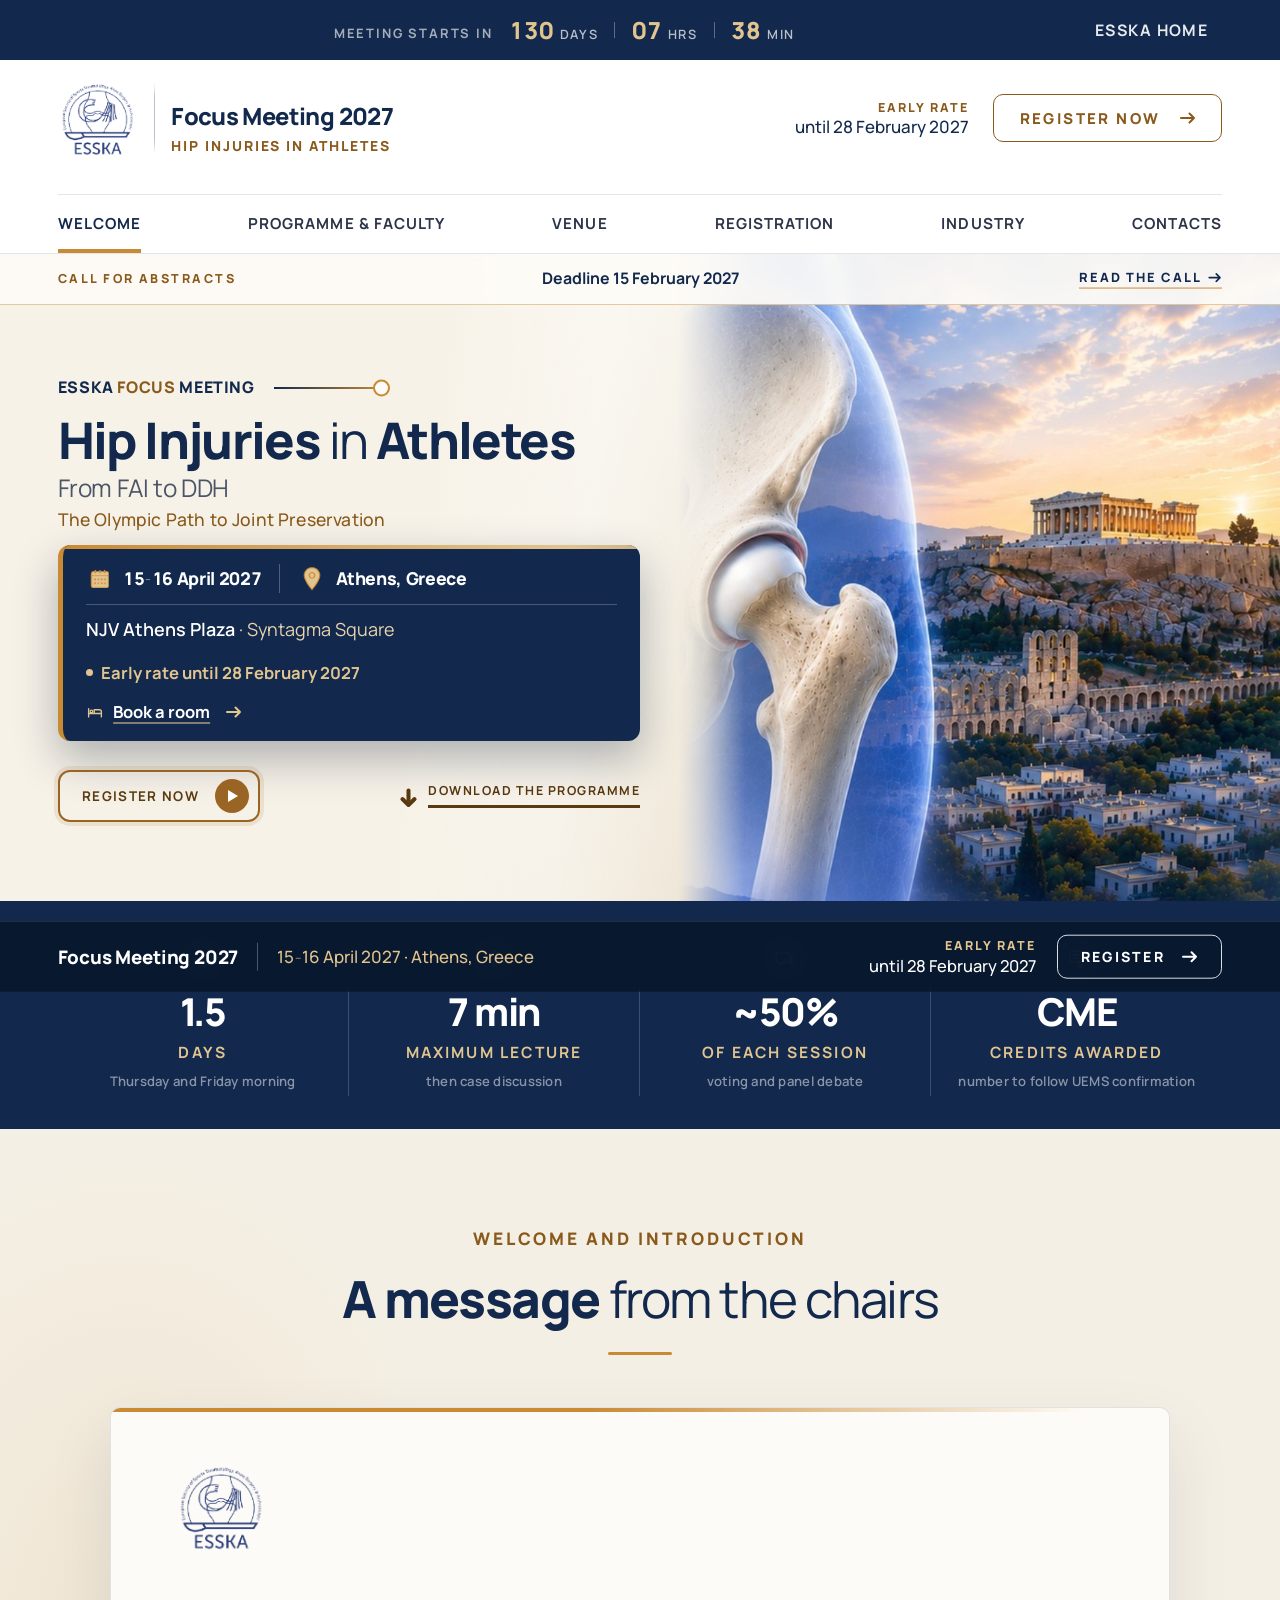
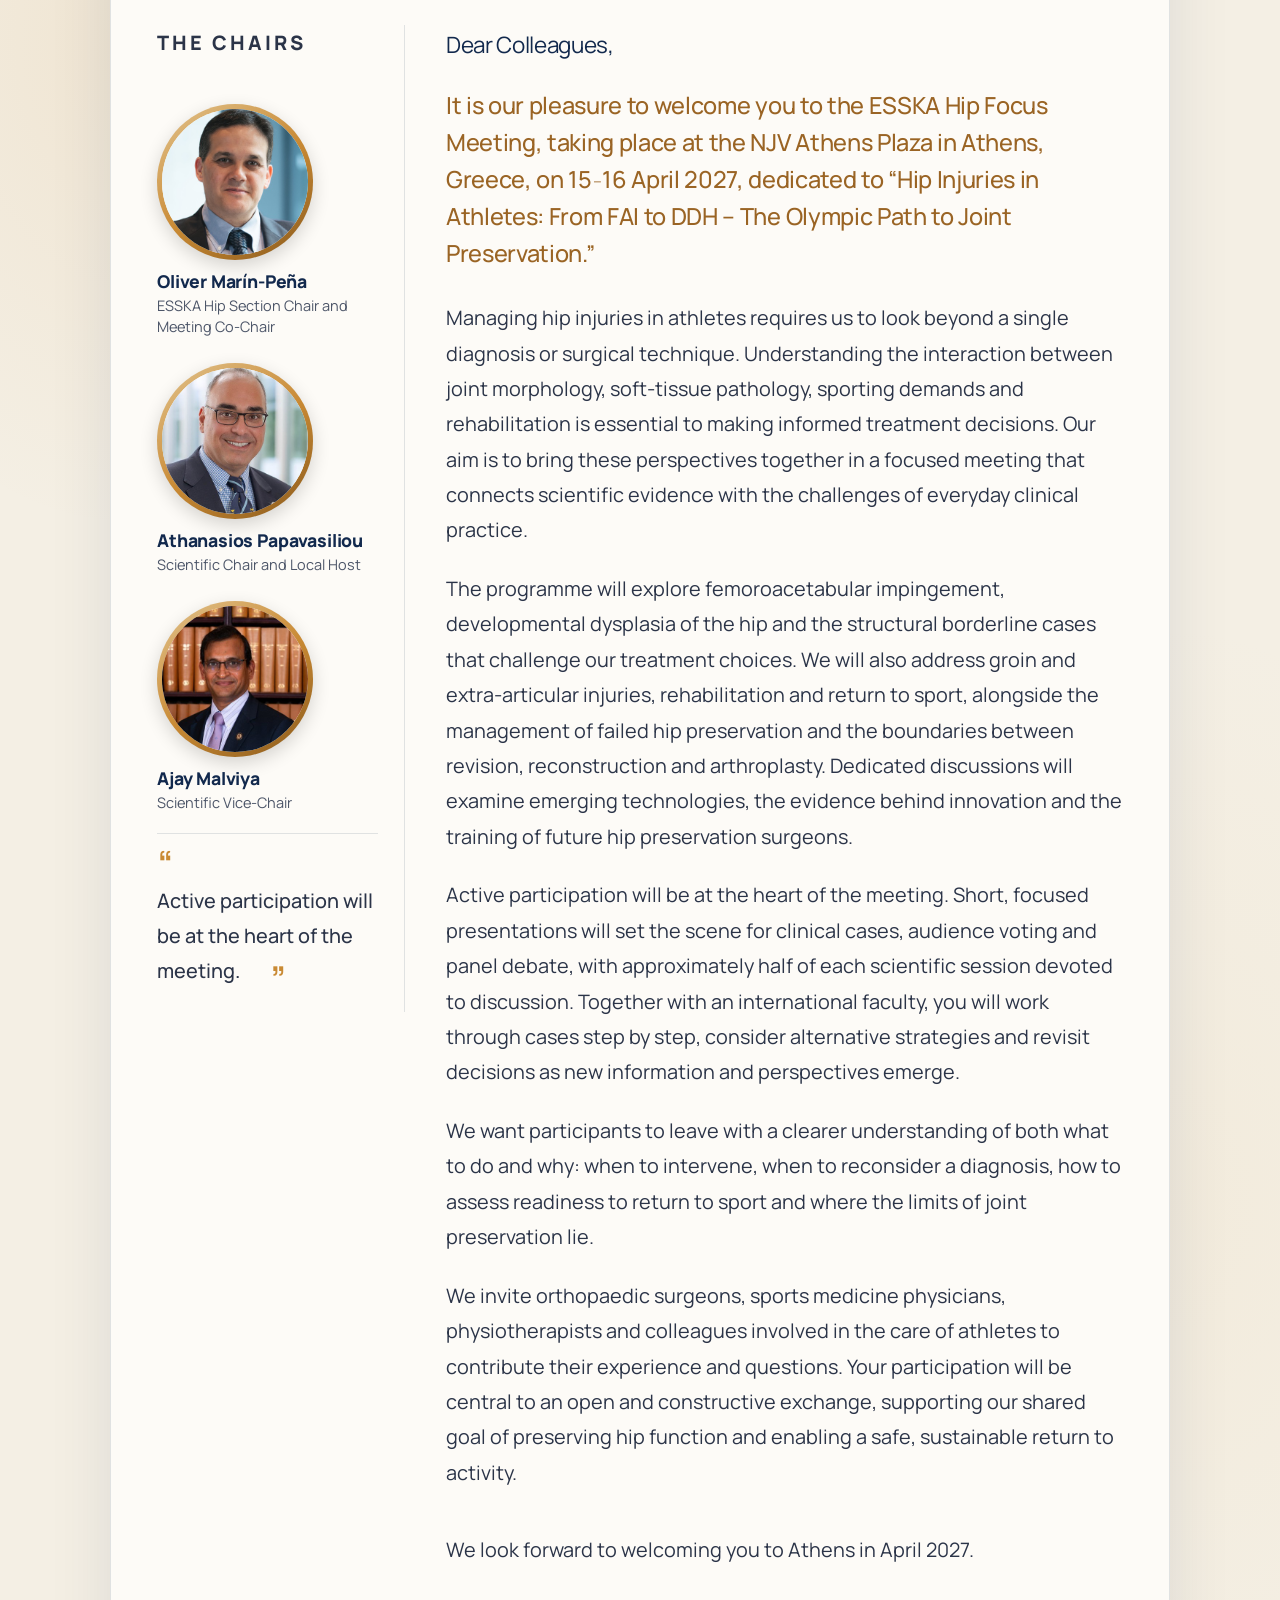
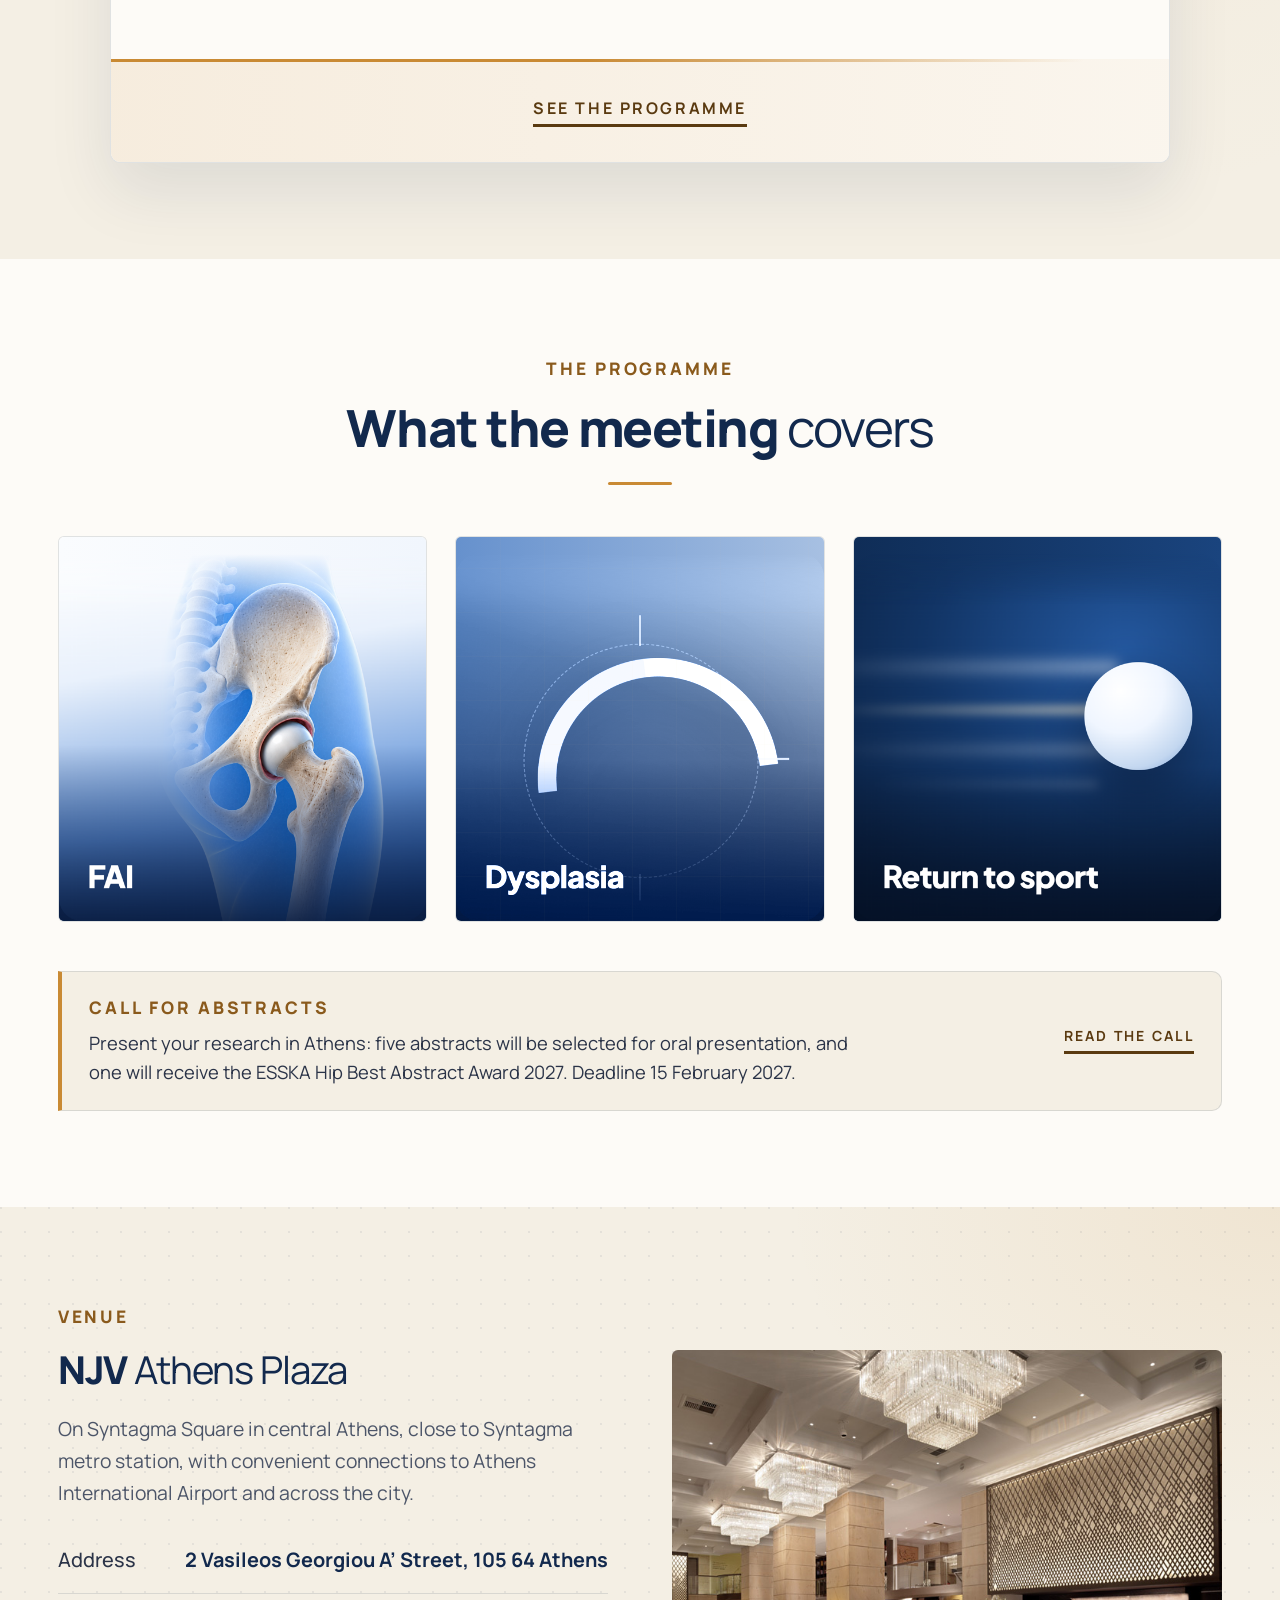
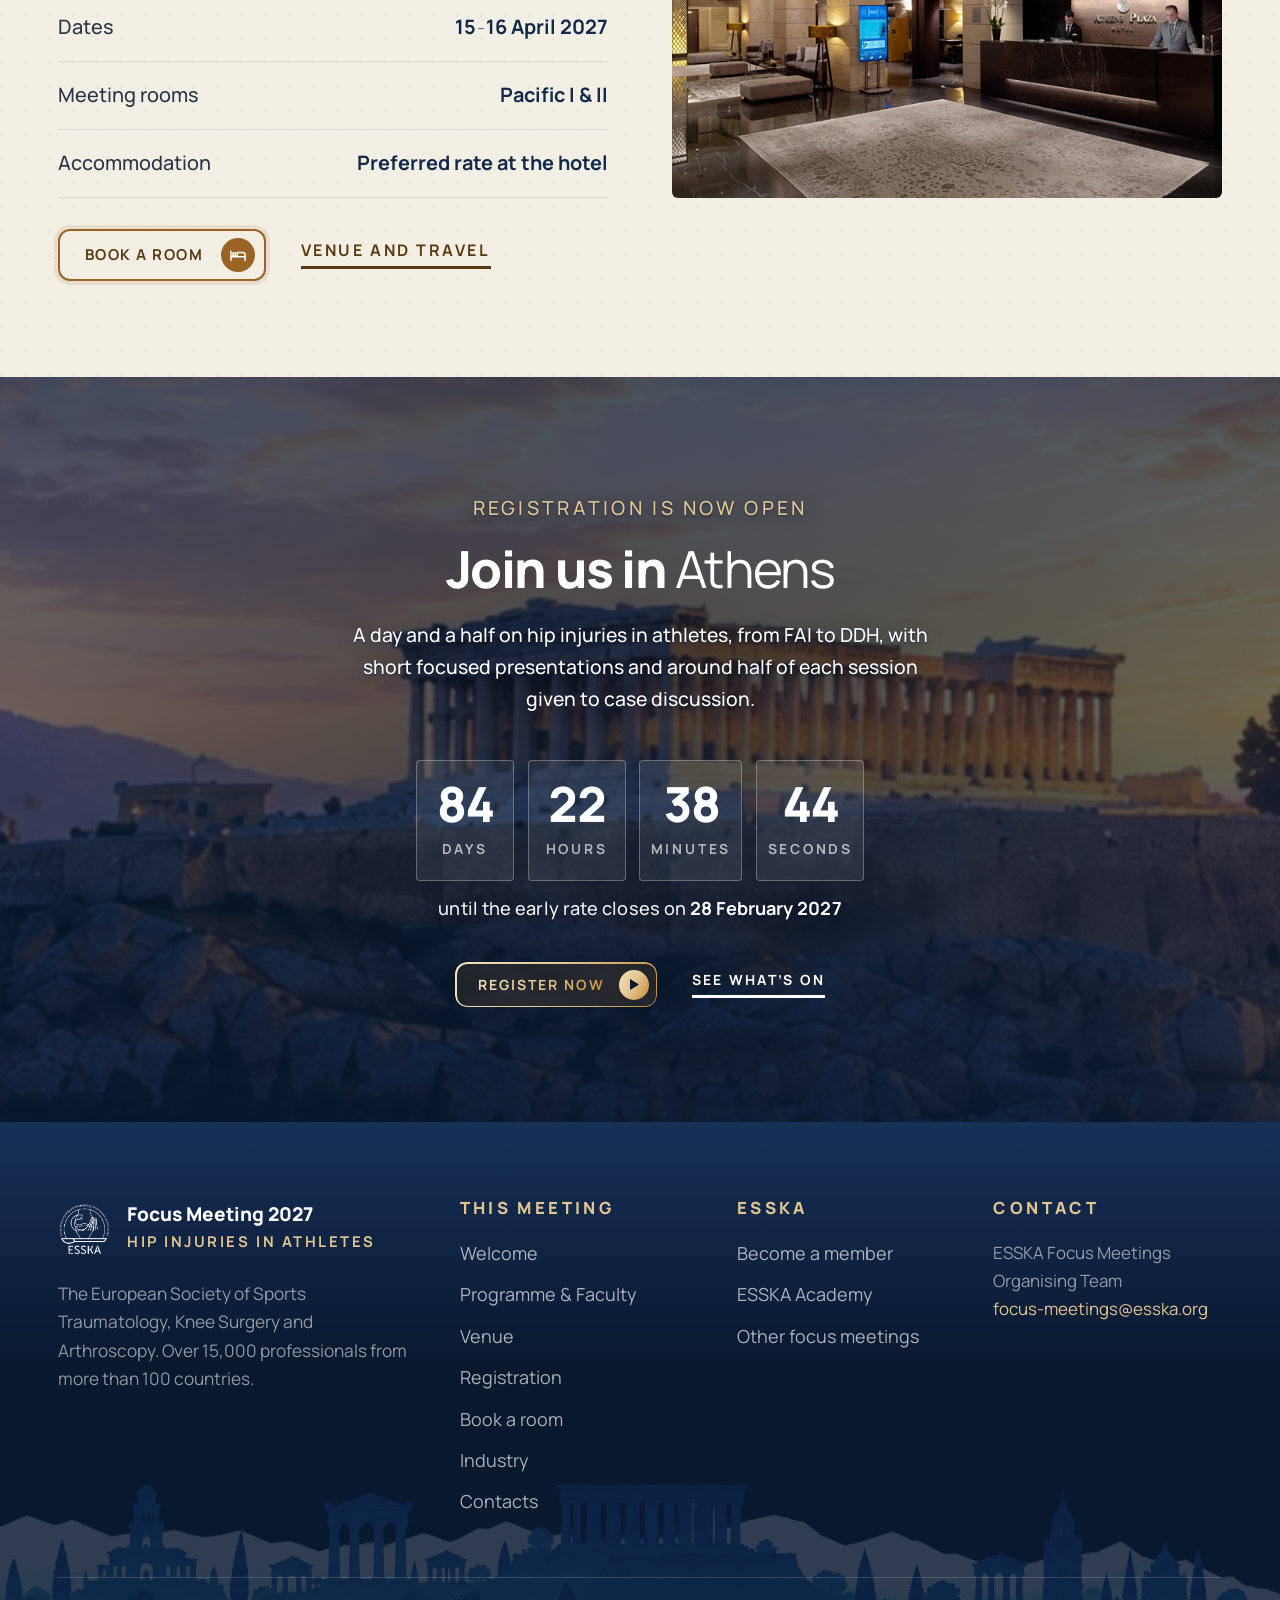
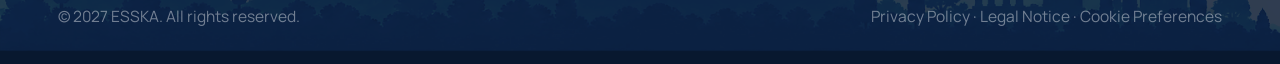
==== commit 9ef8ac64: "Hip: header button reads Register now. Hub: Registration now open band on the Hip card Co-Authored-B" ====
--- a/sites/athens-2027/index.html
+++ b/sites/athens-2027/index.html
@@ -46,7 +46,7 @@
       </li>
     </ul>
     <button class="nav-burger" id="navBurger" type="button" aria-expanded="false" aria-controls="menu" aria-label="Menu"><span class="nb-bars" aria-hidden="true"><i></i><i></i><i></i></span></button>
-    <div class="navreg nav-cta" id="navreg"><p class="nav-early"><small>Early rate</small><span class="er-until">until 28 February 2027</span></p><a class="nav-reg" href="https://www.esska.org/events/register.aspx?id=2088190" target="_blank" rel="noopener"><span>Register</span><svg class="reg-arrow" viewBox="0 0 16 12" aria-hidden="true" fill="none" stroke="currentColor" stroke-width="2" stroke-linecap="round" stroke-linejoin="round"><path d="M1 6h13M9.5 1.5 14 6l-4.5 4.5"/></svg></a></div>
+    <div class="navreg nav-cta" id="navreg"><p class="nav-early"><small>Early rate</small><span class="er-until">until 28 February 2027</span></p><a class="nav-reg" href="https://www.esska.org/events/register.aspx?id=2088190" target="_blank" rel="noopener"><span>Register now</span><svg class="reg-arrow" viewBox="0 0 16 12" aria-hidden="true" fill="none" stroke="currentColor" stroke-width="2" stroke-linecap="round" stroke-linejoin="round"><path d="M1 6h13M9.5 1.5 14 6l-4.5 4.5"/></svg></a></div>
   </div>
 </nav>
 
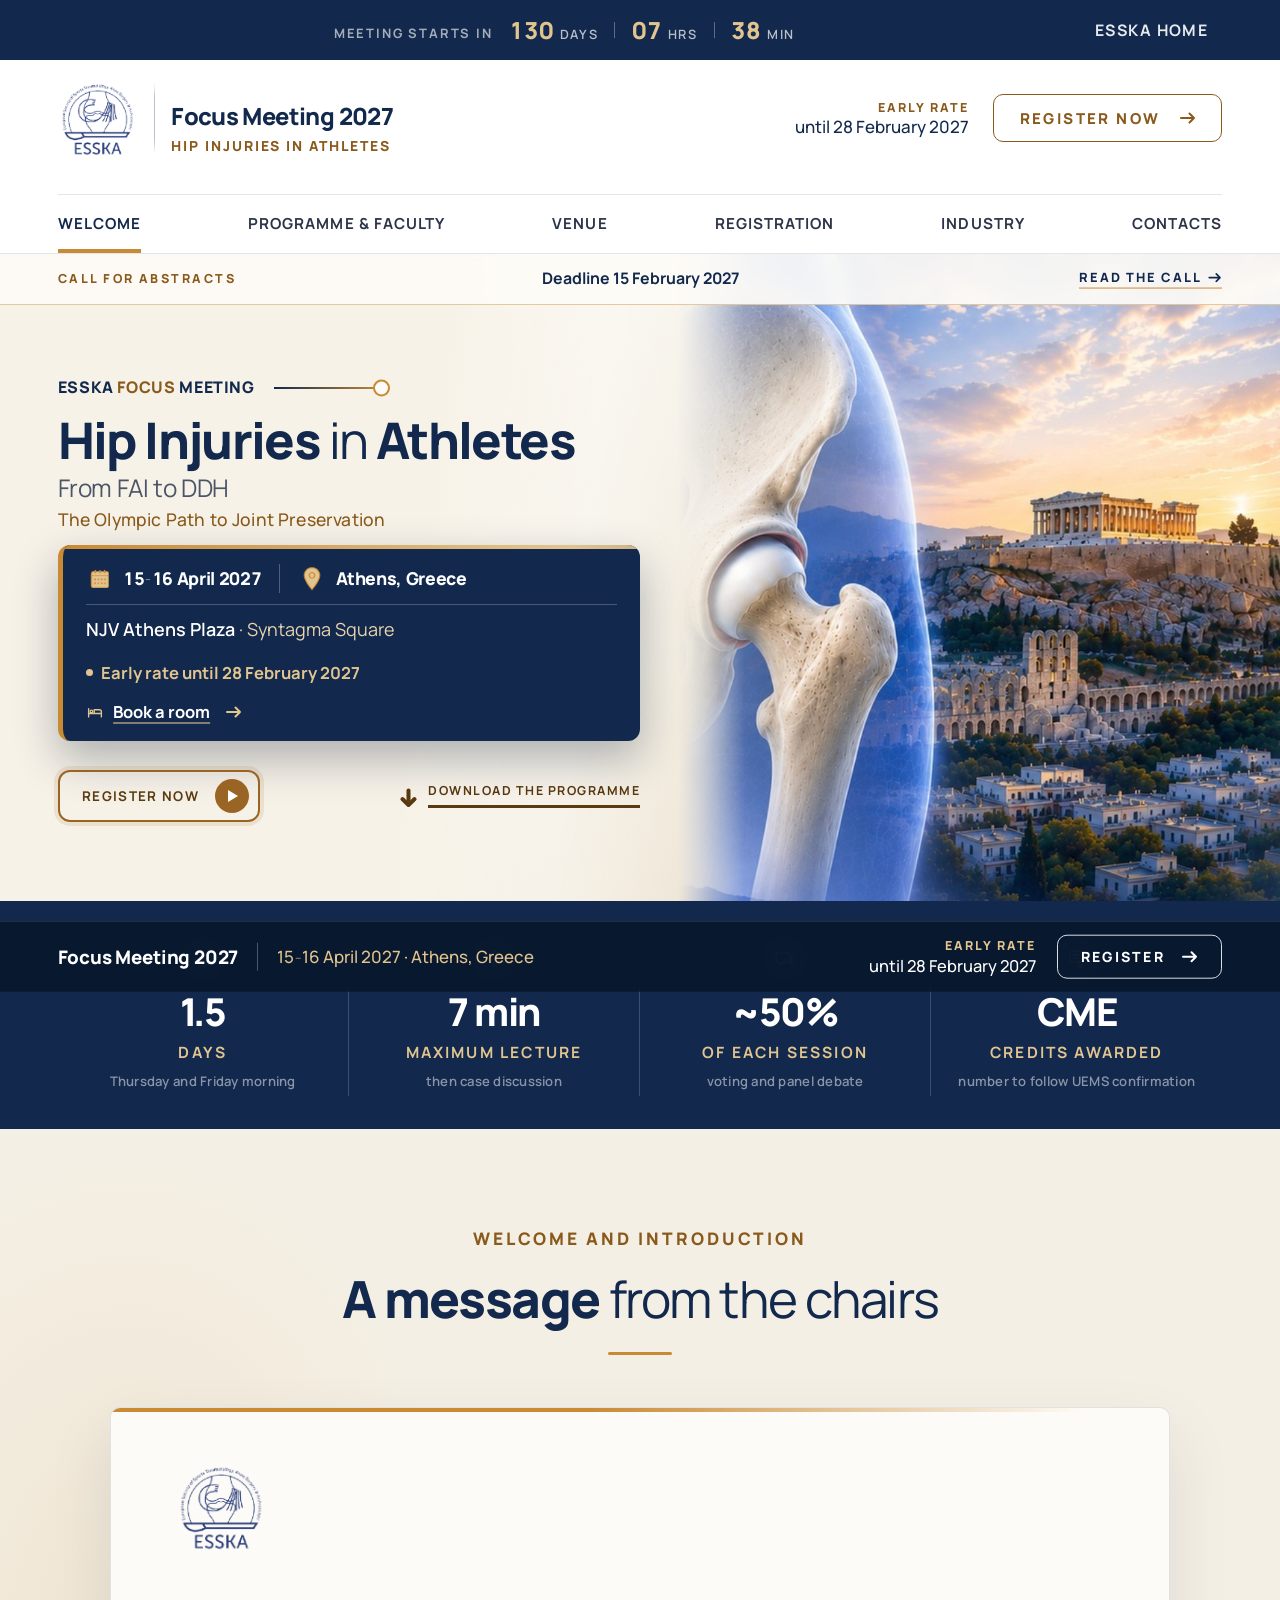
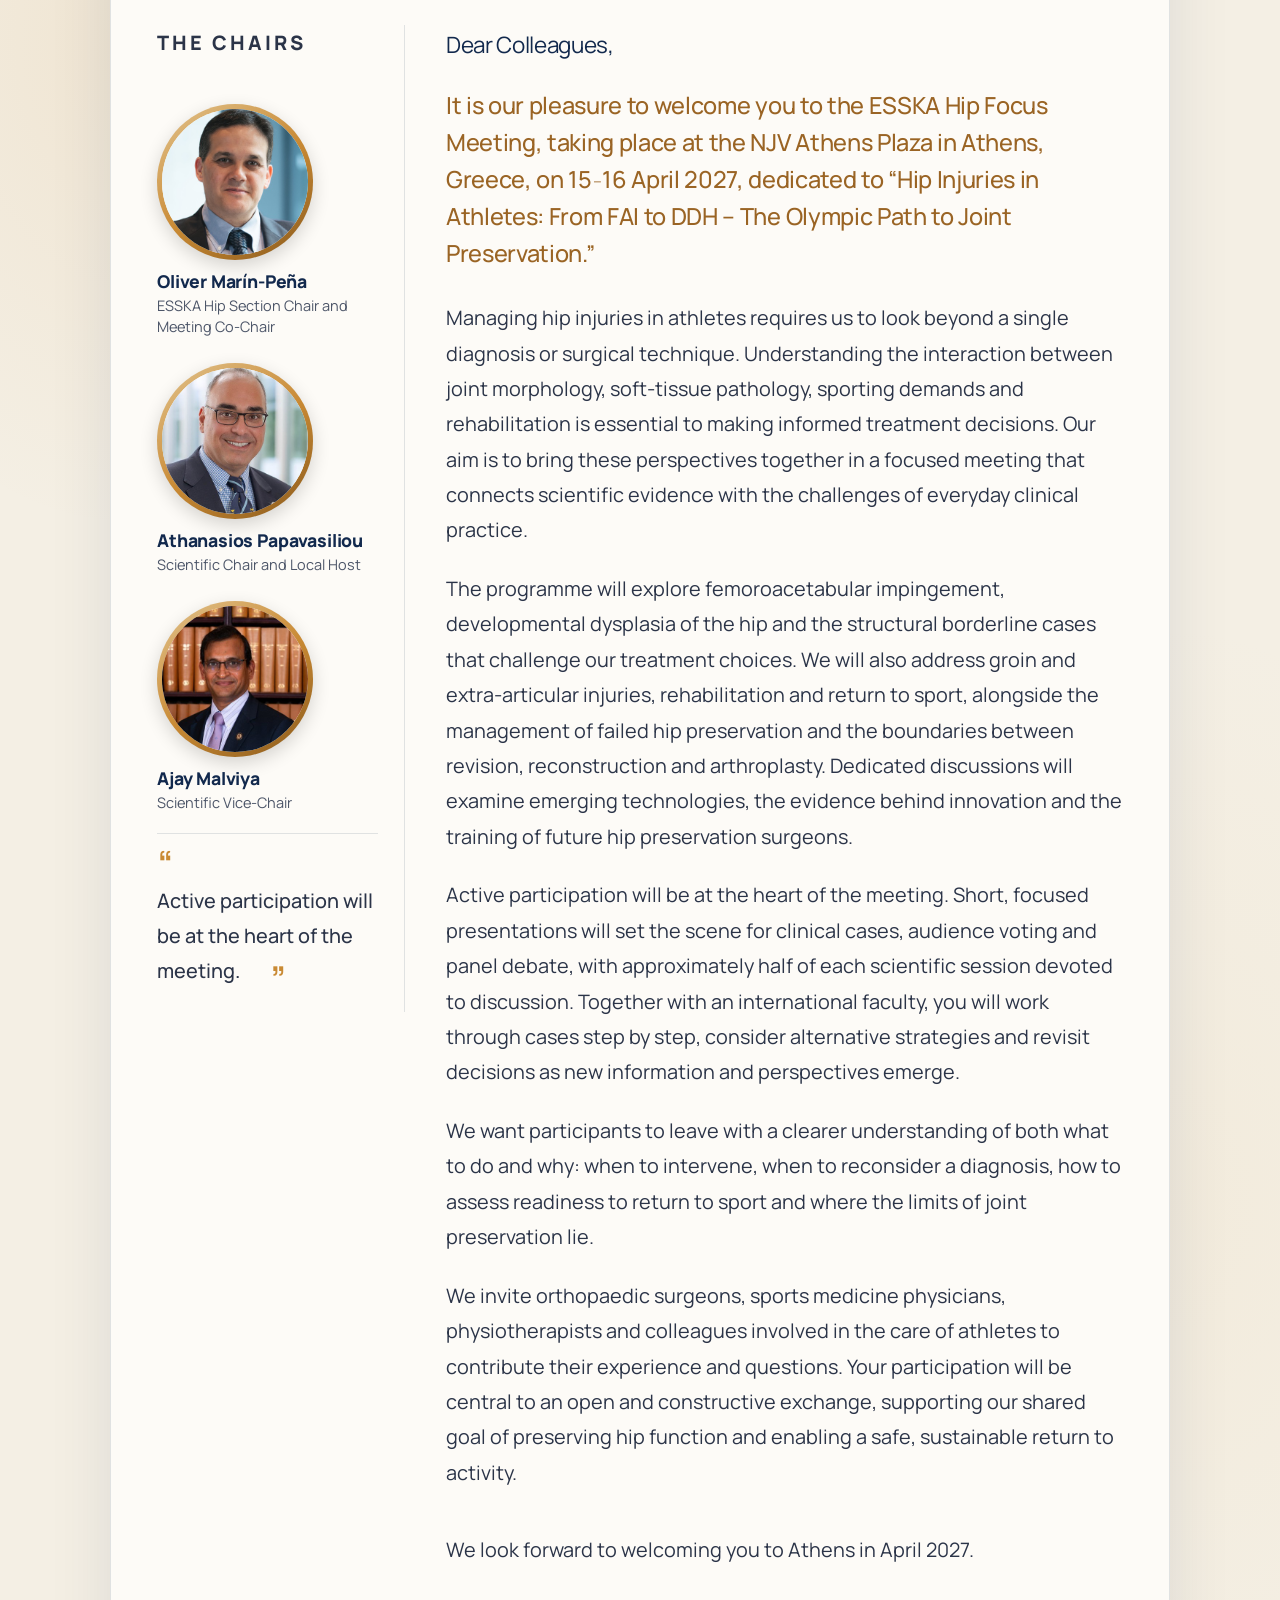
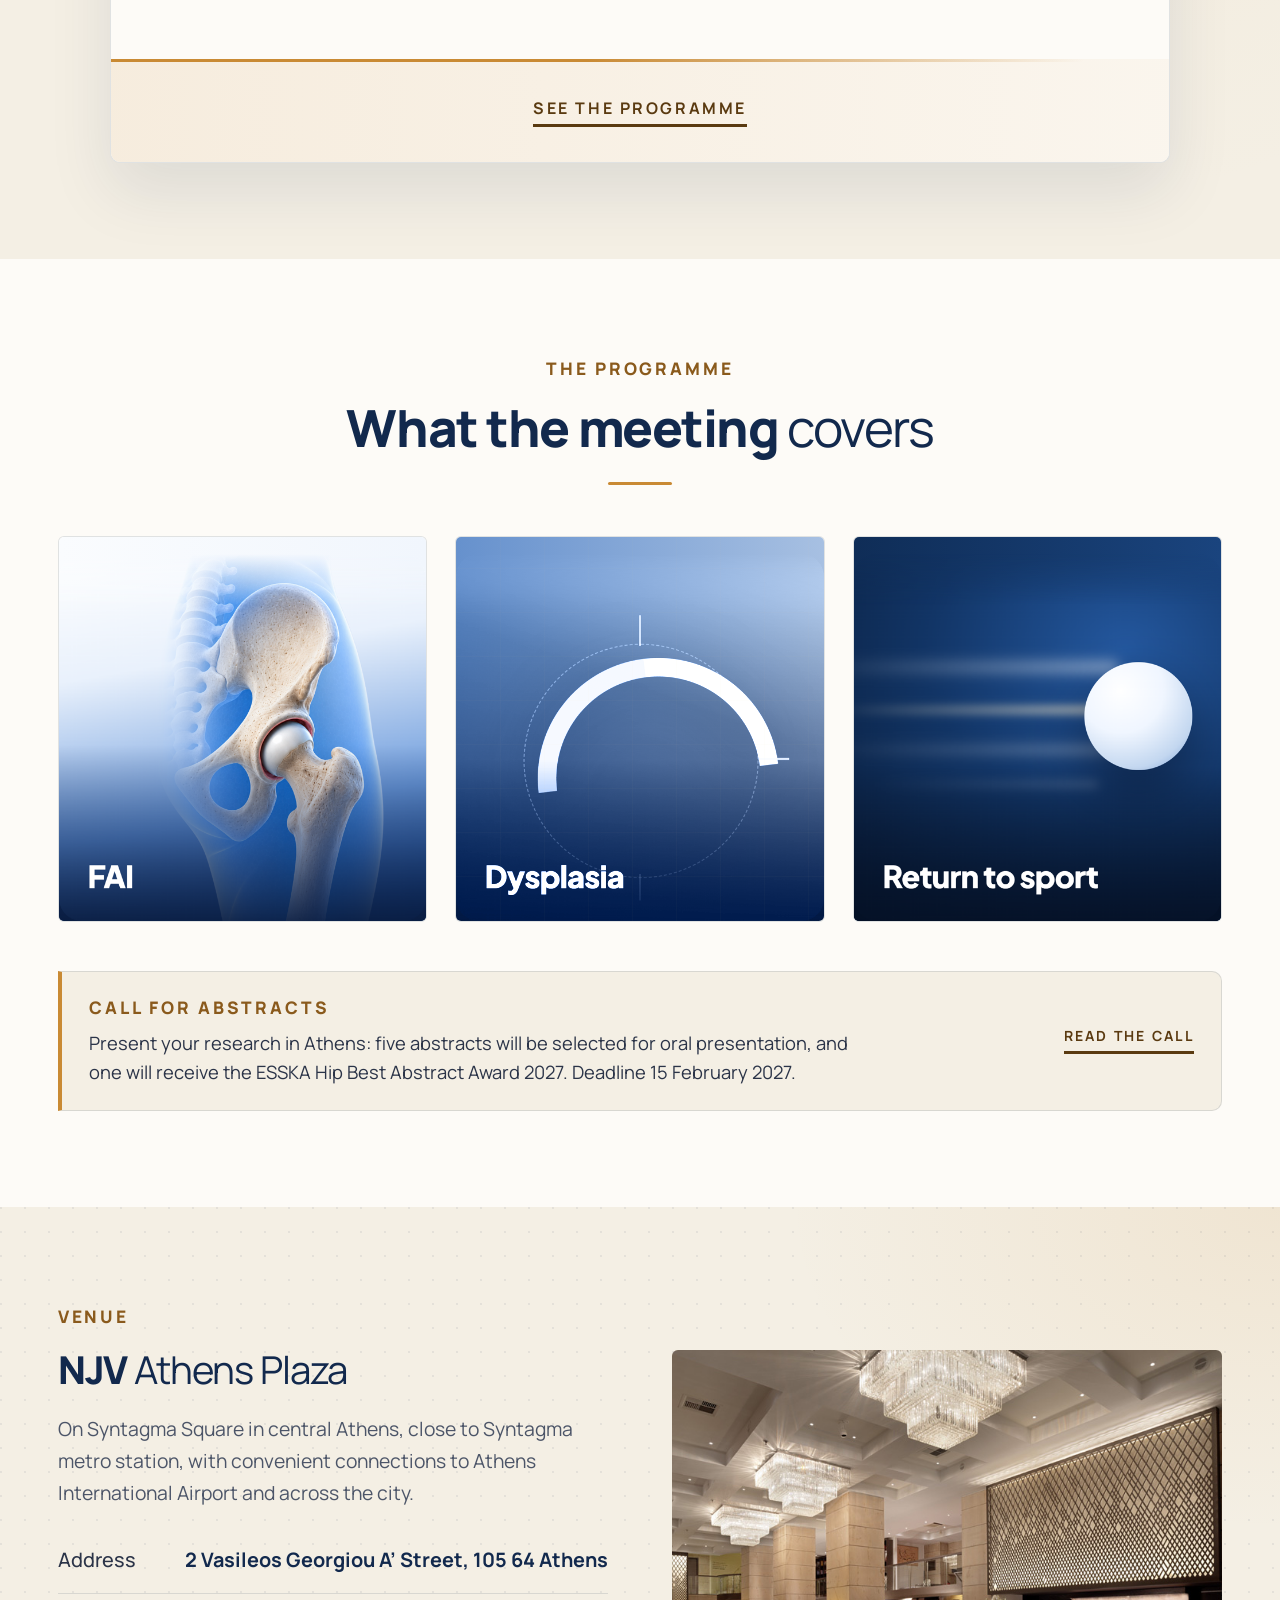
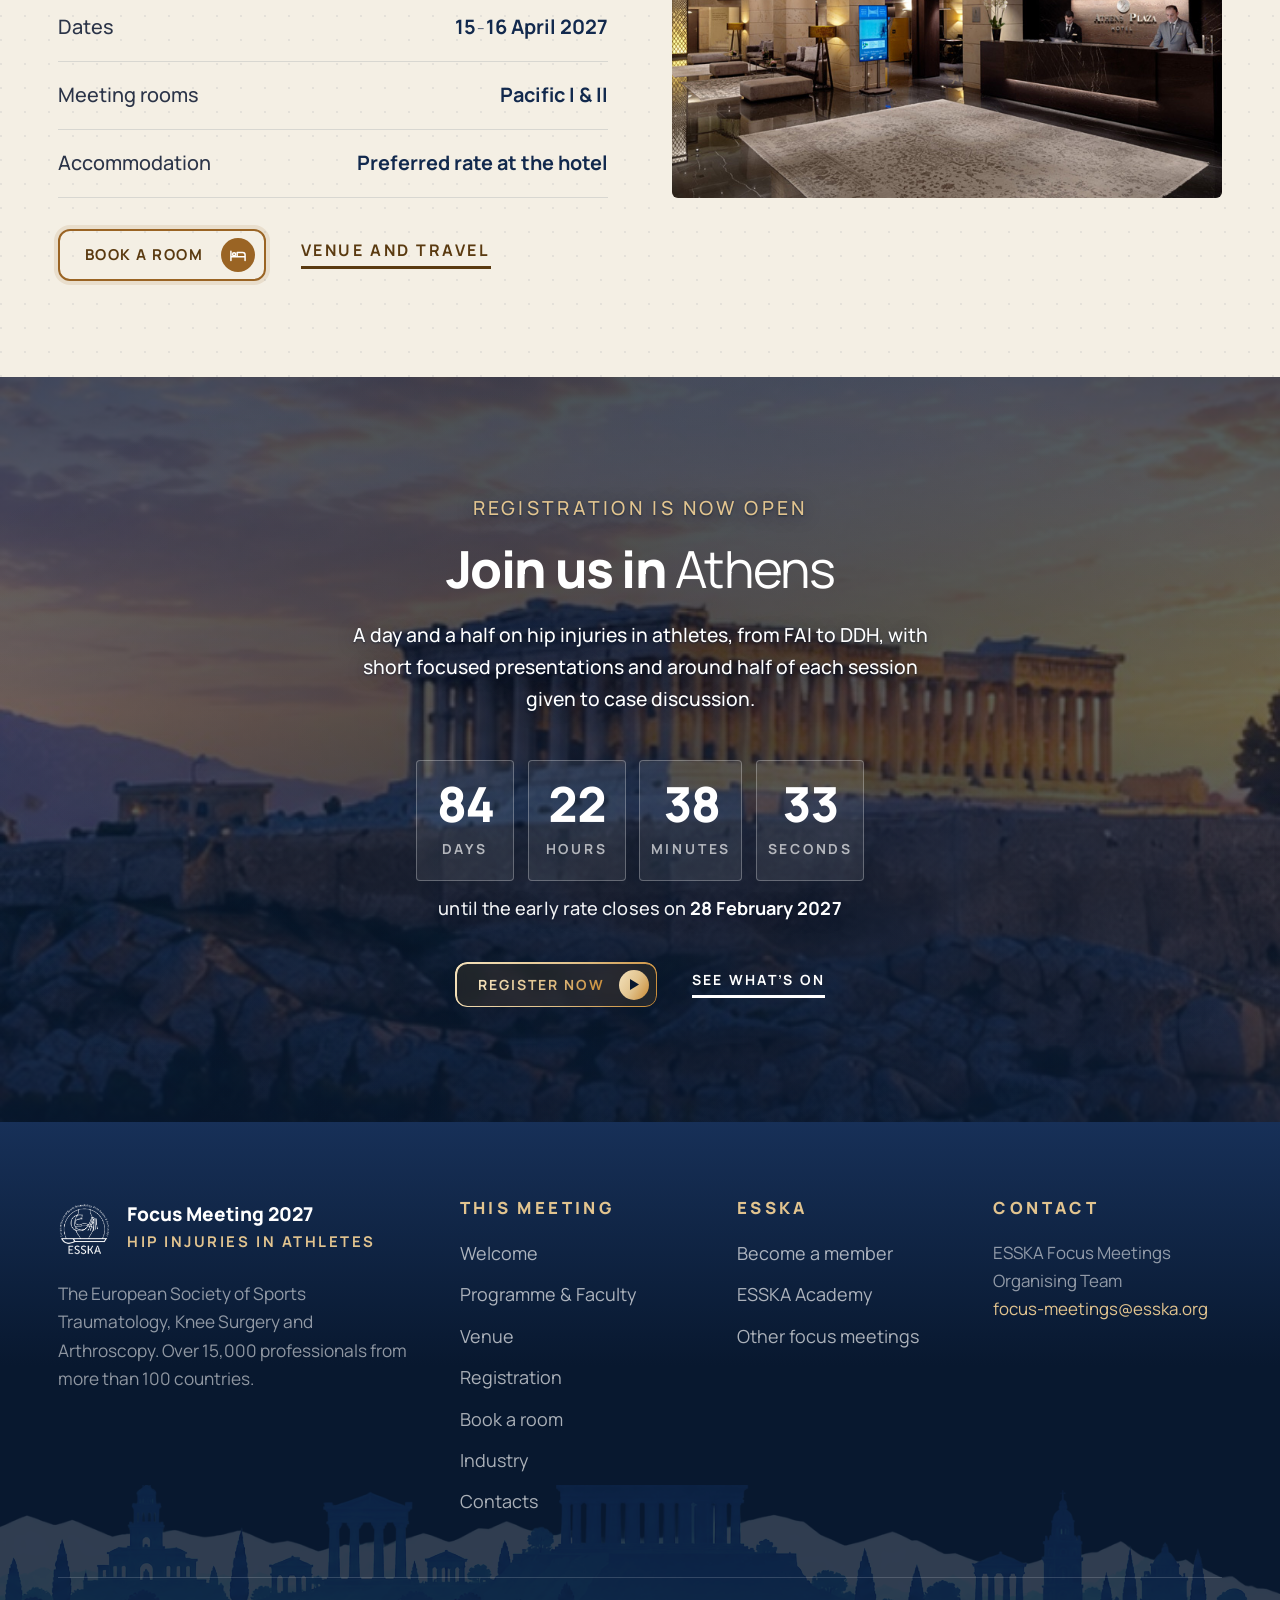
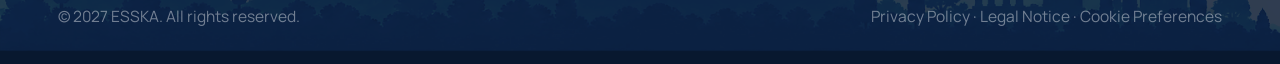
==== commit aa443510: "Hip: Papadopoulou gives Session IV talk 4; Hölmich removed (Session II talk 1 speaker TBC, off the p" ====
--- a/sites/athens-2027/index.html
+++ b/sites/athens-2027/index.html
@@ -314,7 +314,7 @@
               <span class="pchev" aria-hidden="true"></span>
             </button>
             <div class="ptalks-wrap" hidden>
-              <ul class="ptalks"><li class="ptalk"><span class="ptx">Groin pain in athletes: a practical diagnostic pathway</span><span class="psp">Per H&ouml;lmich</span></li><li class="ptalk"><span class="ptx">Deep gluteal syndrome: who really needs surgery?</span><span class="psp">Bruno Capurro</span></li><li class="ptalk"><span class="ptx">Proximal hamstring pathology: when should we repair?</span><span class="psp">Marc Tey Pons</span></li><li class="ptalk"><span class="ptx">Lateral hip pain: rehabilitation before intervention</span><span class="psp">Aleksandra Kr&oacute;likowska</span></li></ul><p class="pnote"><span class="pnote-l">Discussion</span><span class="pnote-t">About 32 minutes of multidisciplinary case discussion. Panel: Per H&ouml;lmich, Bruno Capurro, Marc Tey Pons, Aleksandra Kr&oacute;likowska and Suzanne Huurman.</span></p>
+              <ul class="ptalks"><li class="ptalk"><span class="ptx">Groin pain in athletes: a practical diagnostic pathway</span><span class="psp"><abbr class="tbc" title="To be confirmed">TBC</abbr></span></li><li class="ptalk"><span class="ptx">Deep gluteal syndrome: who really needs surgery?</span><span class="psp">Bruno Capurro</span></li><li class="ptalk"><span class="ptx">Proximal hamstring pathology: when should we repair?</span><span class="psp">Marc Tey Pons</span></li><li class="ptalk"><span class="ptx">Lateral hip pain: rehabilitation before intervention</span><span class="psp">Aleksandra Kr&oacute;likowska</span></li></ul><p class="pnote"><span class="pnote-l">Discussion</span><span class="pnote-t">About 32 minutes of multidisciplinary case discussion. Panel: Bruno Capurro, Marc Tey Pons, Aleksandra Kr&oacute;likowska and Suzanne Huurman.</span></p>
             </div>
           </div>
           <div class="prow rec" data-day="1">
@@ -350,7 +350,7 @@
               <span class="pchev" aria-hidden="true"></span>
             </button>
             <div class="ptalks-wrap" hidden>
-              <ul class="ptalks"><li class="ptalk"><span class="ptx">Rehabilitation progression after hip preservation surgery</span><span class="psp">Suzanne Huurman</span></li><li class="ptalk"><span class="ptx">Functional testing: what should we actually measure?</span><span class="psp">Francesco Della Villa</span></li><li class="ptalk"><span class="ptx">Return to training, sport and performance</span><span class="psp">Aleksandra Kr&oacute;likowska</span></li><li class="ptalk"><span class="ptx">Sport-specific readiness and return-to-performance decision-making</span><span class="psp"><abbr class="tbc" title="To be confirmed">TBC</abbr></span></li></ul><p class="pnote"><span class="pnote-l">Discussion</span><span class="pnote-t">About 32 minutes of return-to-sport cases, with audience votes on readiness to train, compete or delay, and on missing criteria. Panel: Suzanne Huurman, Francesco Della Villa, Aleksandra Kr&oacute;likowska and Lior Laver.</span></p>
+              <ul class="ptalks"><li class="ptalk"><span class="ptx">Rehabilitation progression after hip preservation surgery</span><span class="psp">Suzanne Huurman</span></li><li class="ptalk"><span class="ptx">Functional testing: what should we actually measure?</span><span class="psp">Francesco Della Villa</span></li><li class="ptalk"><span class="ptx">Return to training, sport and performance</span><span class="psp">Aleksandra Kr&oacute;likowska</span></li><li class="ptalk"><span class="ptx">Sport-specific readiness and return-to-performance decision-making</span><span class="psp">Dora Papadopoulou</span></li></ul><p class="pnote"><span class="pnote-l">Discussion</span><span class="pnote-t">About 32 minutes of return-to-sport cases, with audience votes on readiness to train, compete or delay, and on missing criteria. Panel: Suzanne Huurman, Francesco Della Villa, Aleksandra Kr&oacute;likowska and Lior Laver.</span></p>
             </div>
           </div>
           <div class="prow" data-day="1">
@@ -464,7 +464,6 @@
         <div class="fac rv"><div class="av">FV</div><b>Francesco Della Villa</b><div class="c">Italy</div></div>
         <div class="fac rv d1"><div class="av">SG</div><b>Safa G&uuml;rsoy</b><div class="c">T&uuml;rkiye</div></div>
         <div class="fac rv d2"><div class="av">DH</div><b>Dani&euml;l Haverkamp</b><div class="c">Netherlands</div></div>
-        <div class="fac rv d3"><div class="av">PH</div><b>Per H&ouml;lmich</b><div class="c">Denmark</div></div>
         <div class="fac rv"><div class="av">SH</div><b>Suzanne Huurman</b><div class="c">Netherlands</div></div>
         <div class="fac rv d1"><div class="av">VK</div><b>Vikas Khanduja</b><div class="c">United Kingdom</div></div>
         <div class="fac rv d2"><div class="av">BK</div><b>Bar&#305;&#351; Kocao&#287;lu</b><div class="c">T&uuml;rkiye</div></div>
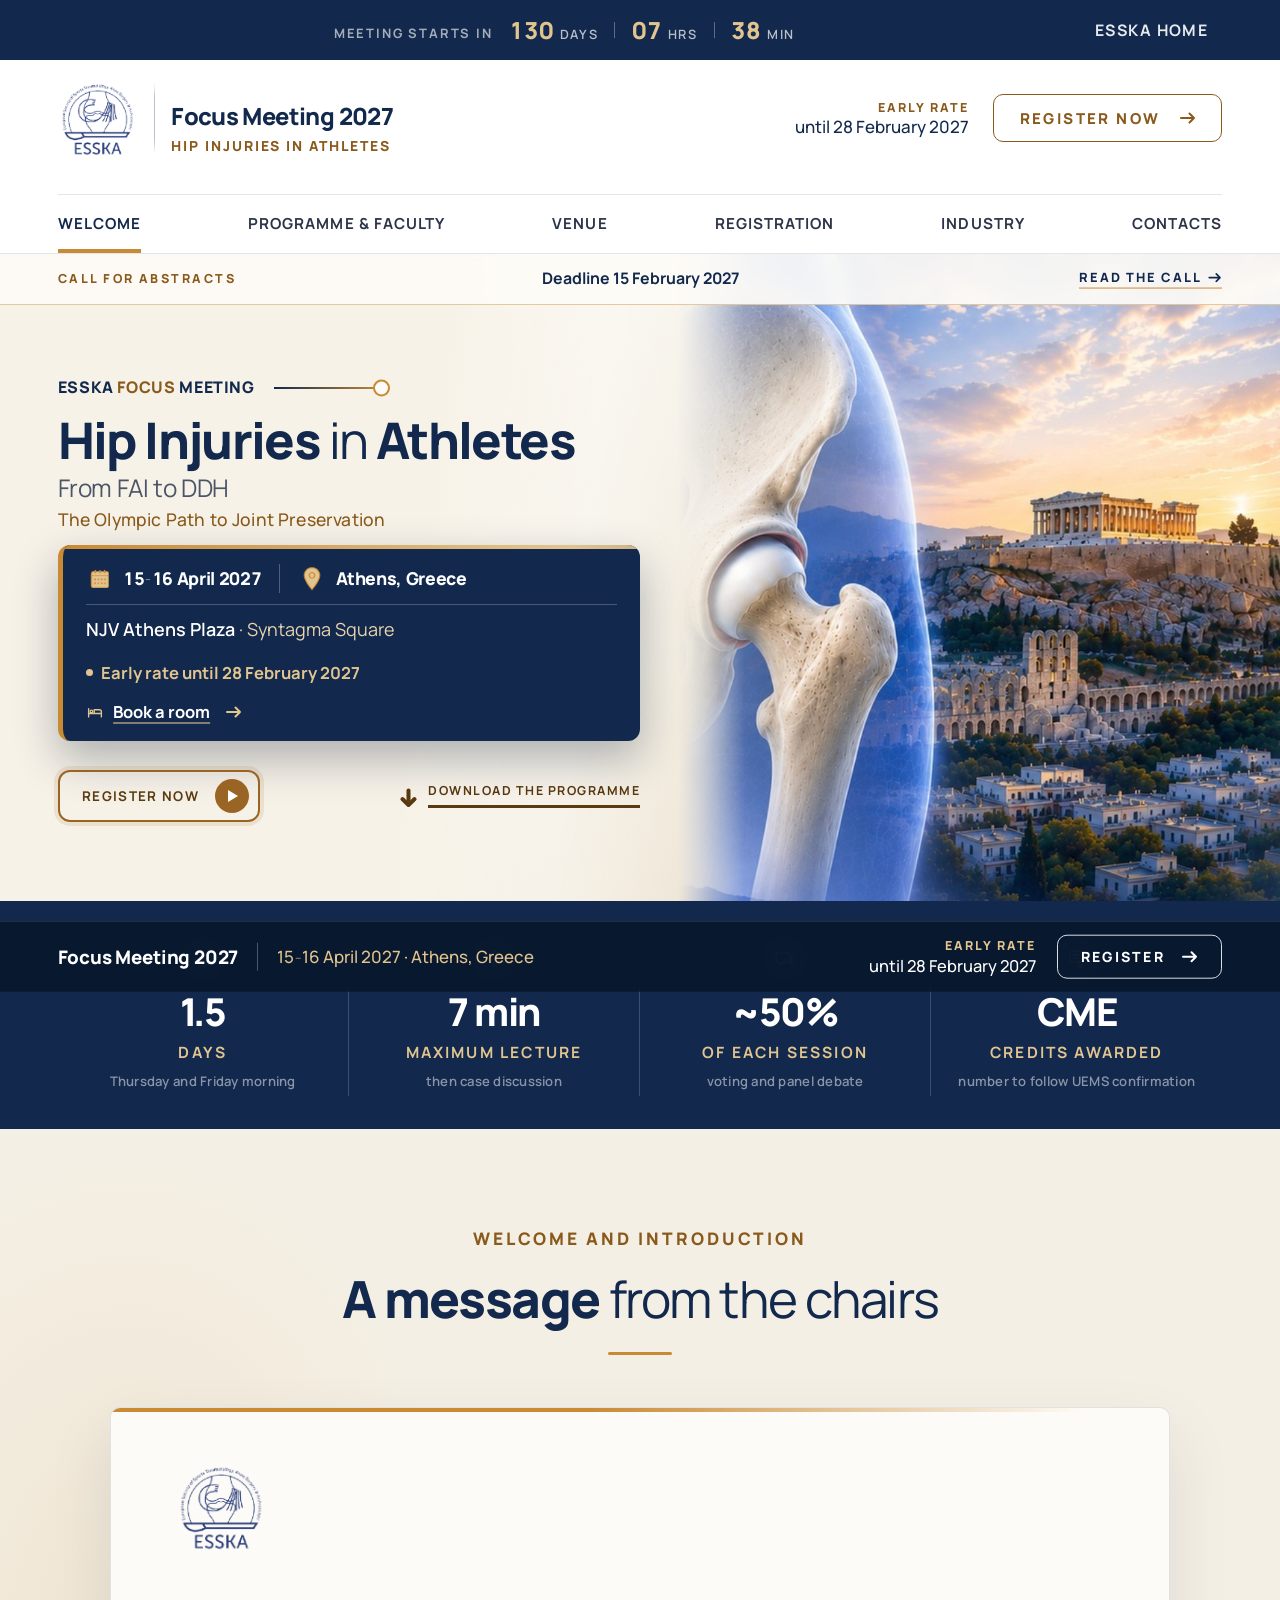
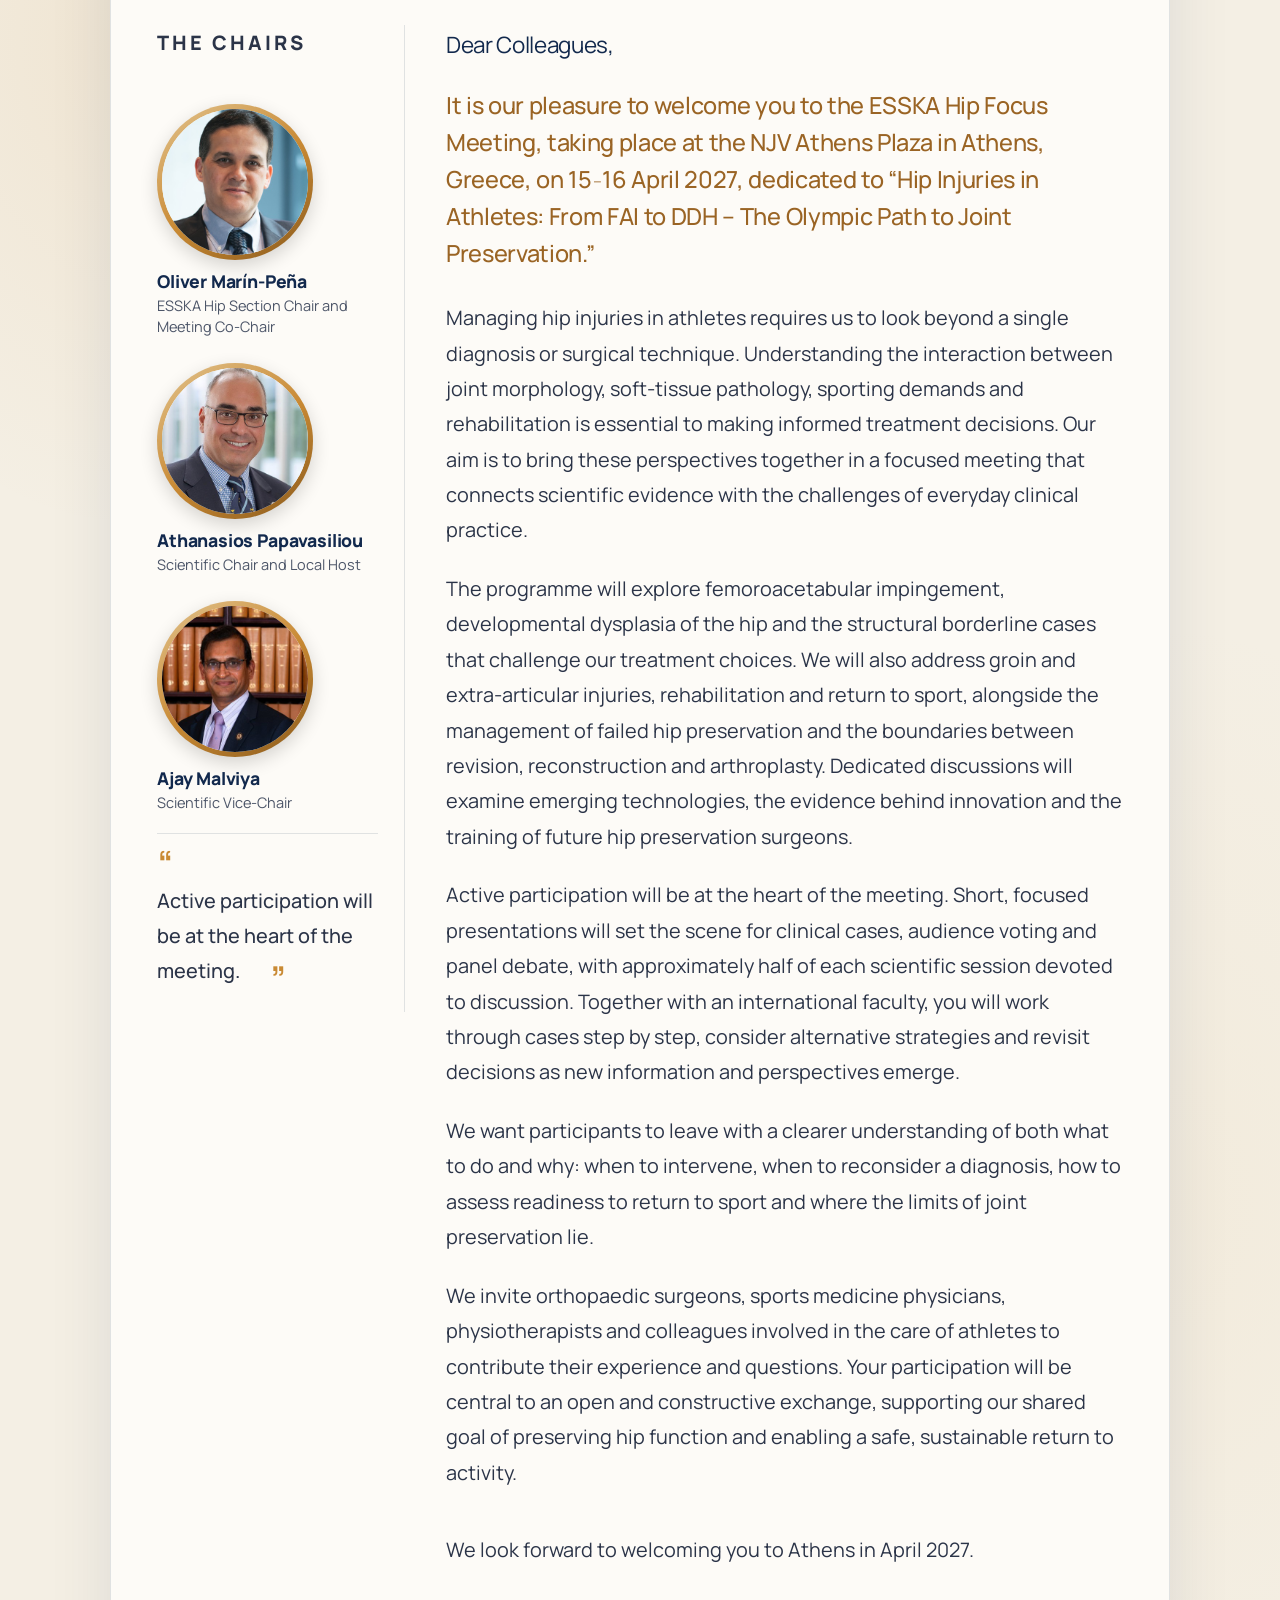
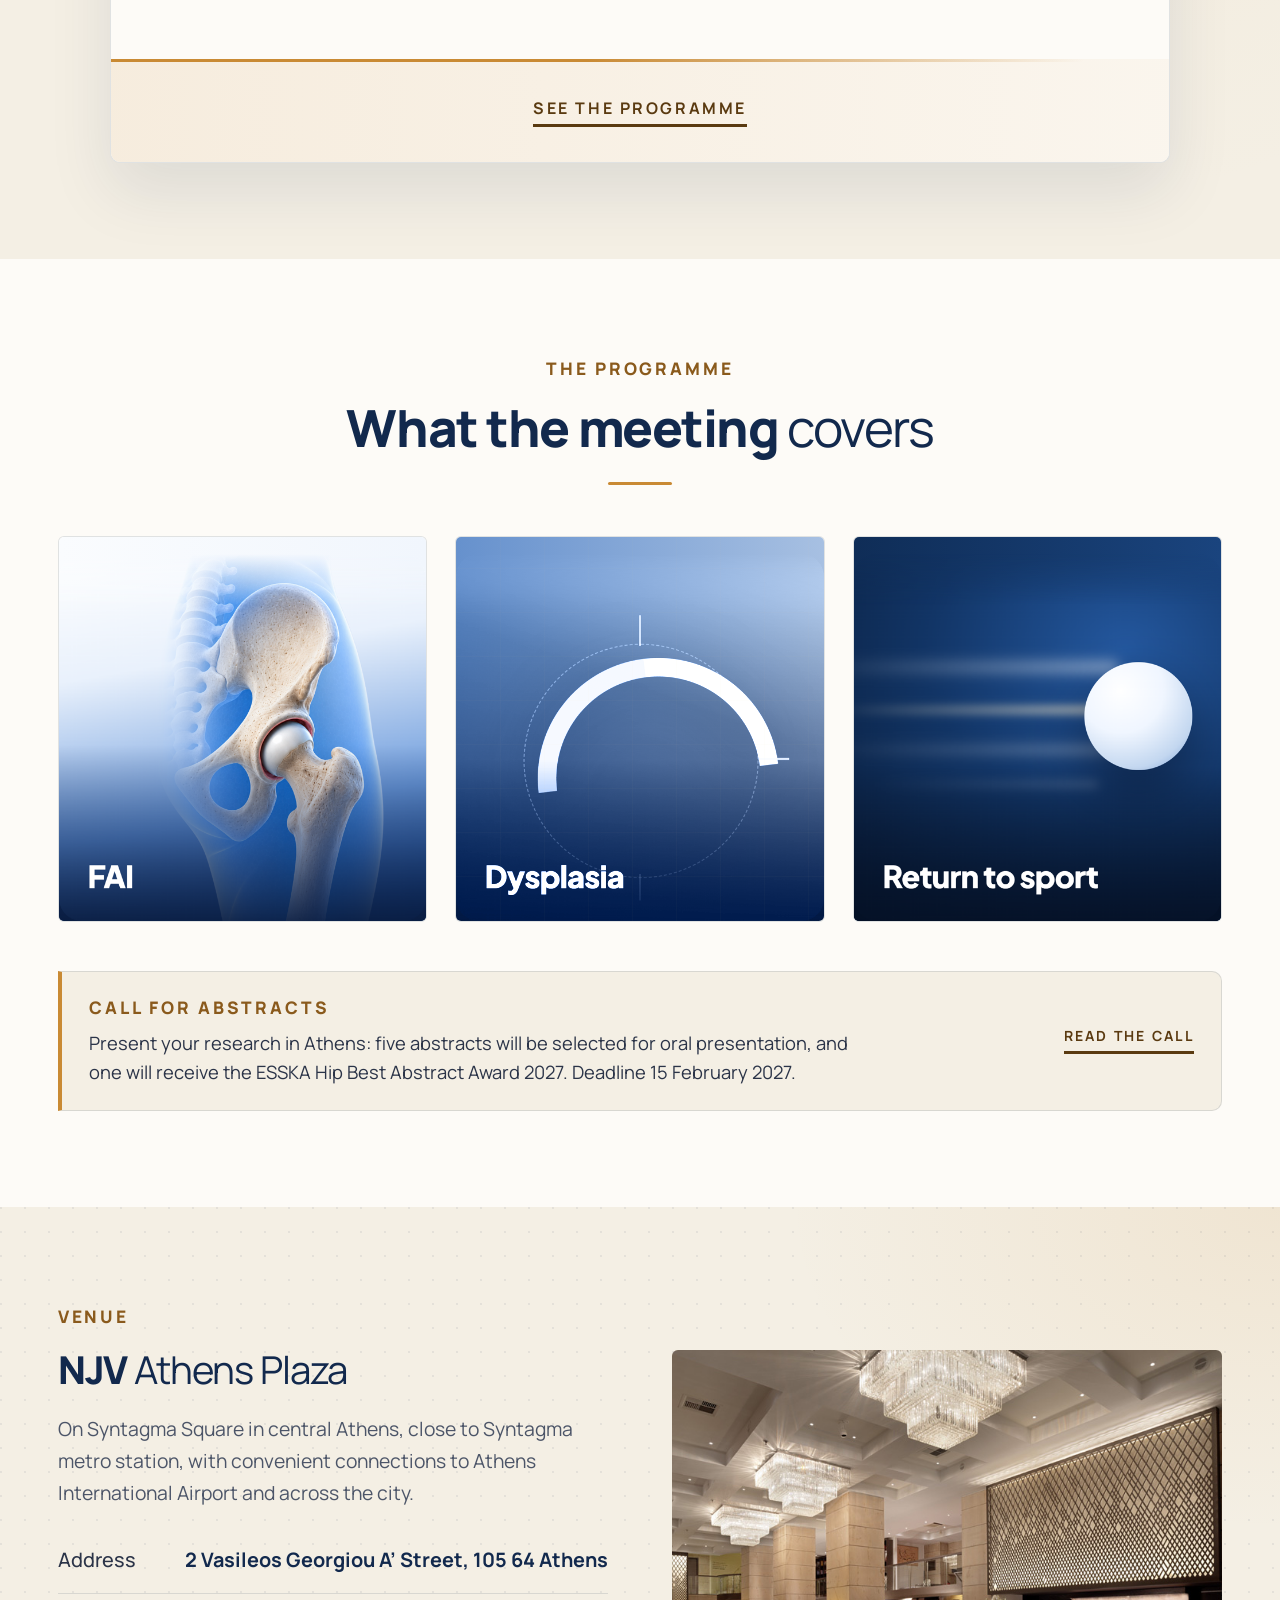
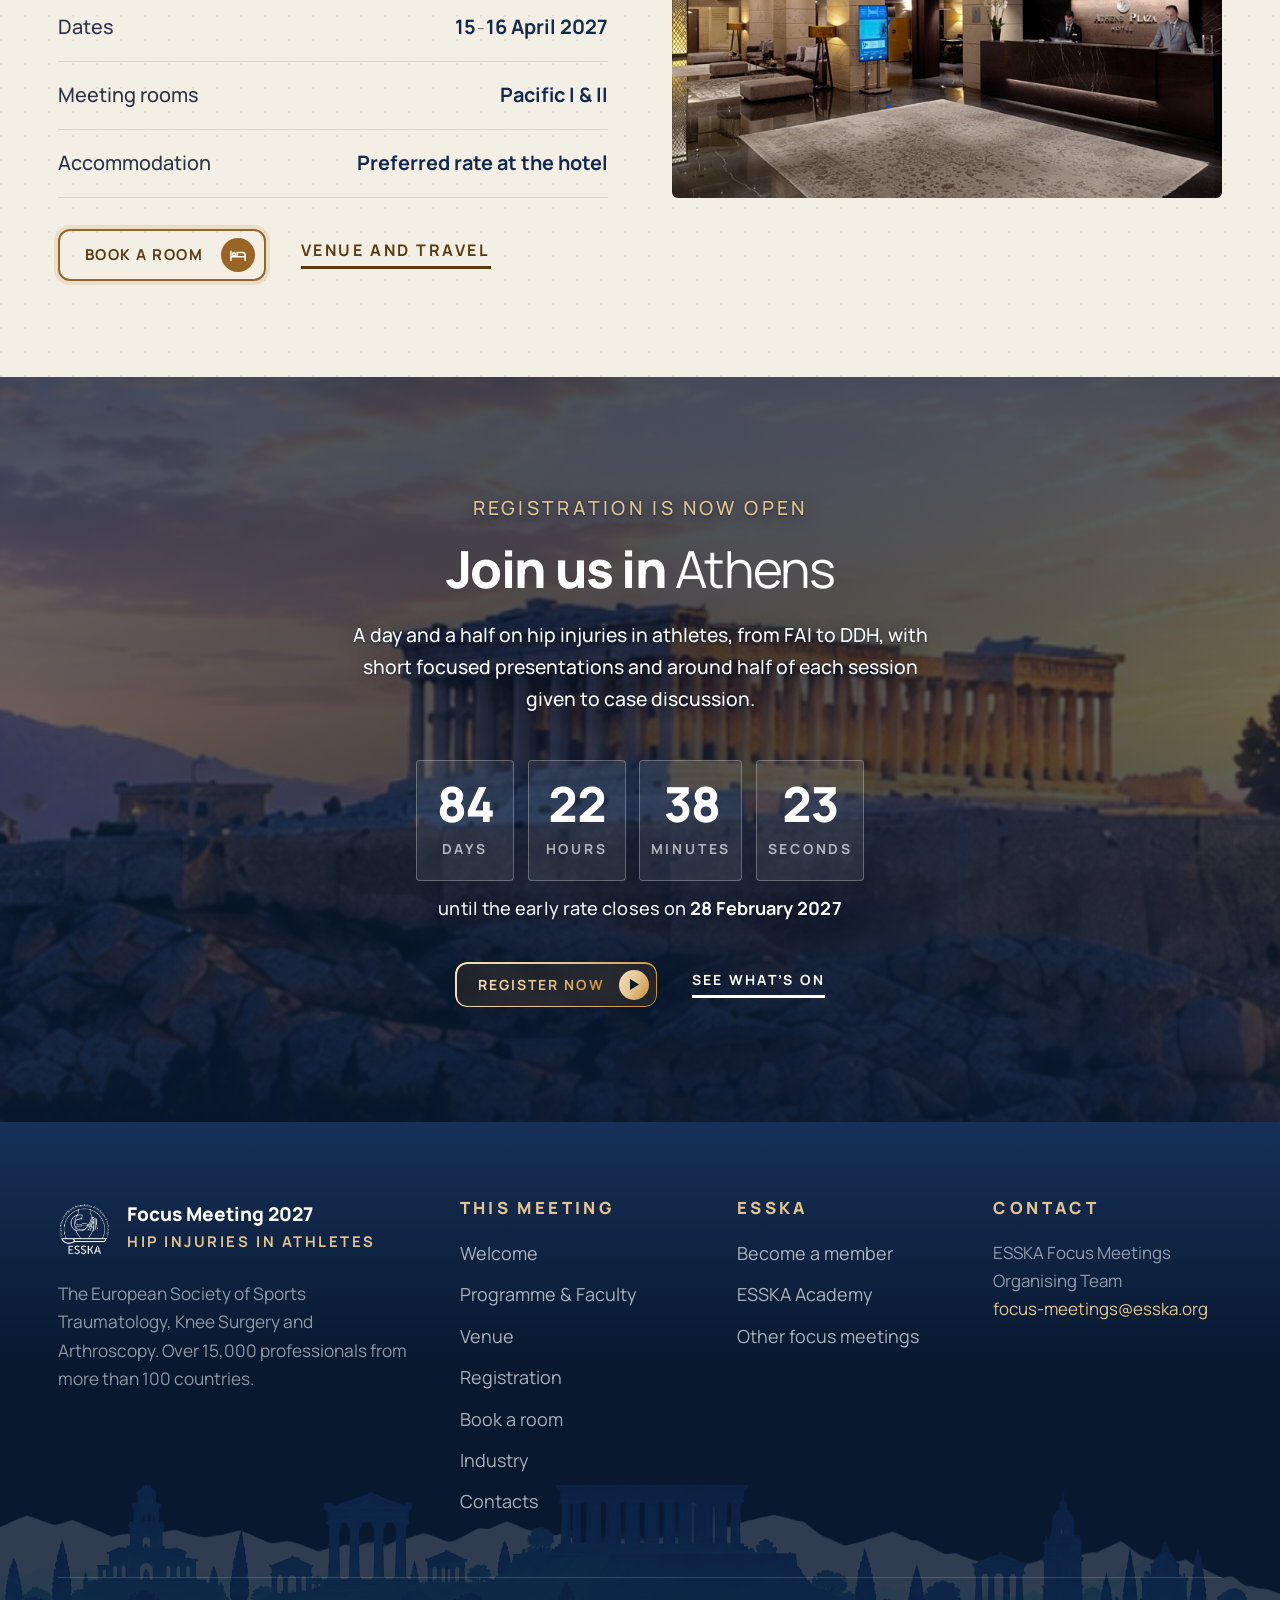
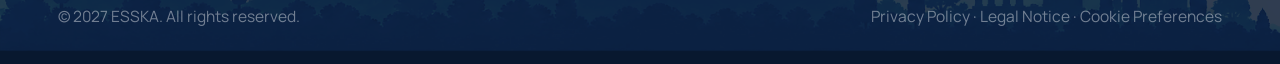
==== commit 5c7cc605: "Hip: Preliminary fees wording removed from the registration page Co-Authored-By: Claude Opus 5.5 <no" ====
--- a/sites/athens-2027/index.html
+++ b/sites/athens-2027/index.html
@@ -612,7 +612,7 @@
     <div class="wrap">
       <p class="crumb">ESSKA Hip Focus Meeting</p>
       <h1>Registration <span class="lt">and Fees</span></h1>
-      <p>Preliminary fees, VAT included. Registration is now open.</p>
+      <p>Registration is now open.</p>
     </div>
         <div class="wrap ph-meta"><span><b>15<i class="dash">&ndash;</i>16 April 2027</b></span><span>NJV Athens Plaza</span><span>Athens, Greece</span></div>
   </header>
@@ -624,7 +624,7 @@
           <p class="eyebrow">Fees</p>
           <h2 class="one-line">Registration <span class="lt">rates</span></h2>
         </div>
-        <p class="fee-flag">Preliminary fees, in euro, VAT included</p>
+        <p class="fee-flag">In euro, VAT included</p>
       </div>
       <ol class="fee-periods two rv d1" aria-label="Fee periods">
           <li class="fee-period" data-period="early" data-start="2026-11-02T00:00:00+02:00" data-end="2027-02-28T23:59:59+02:00">
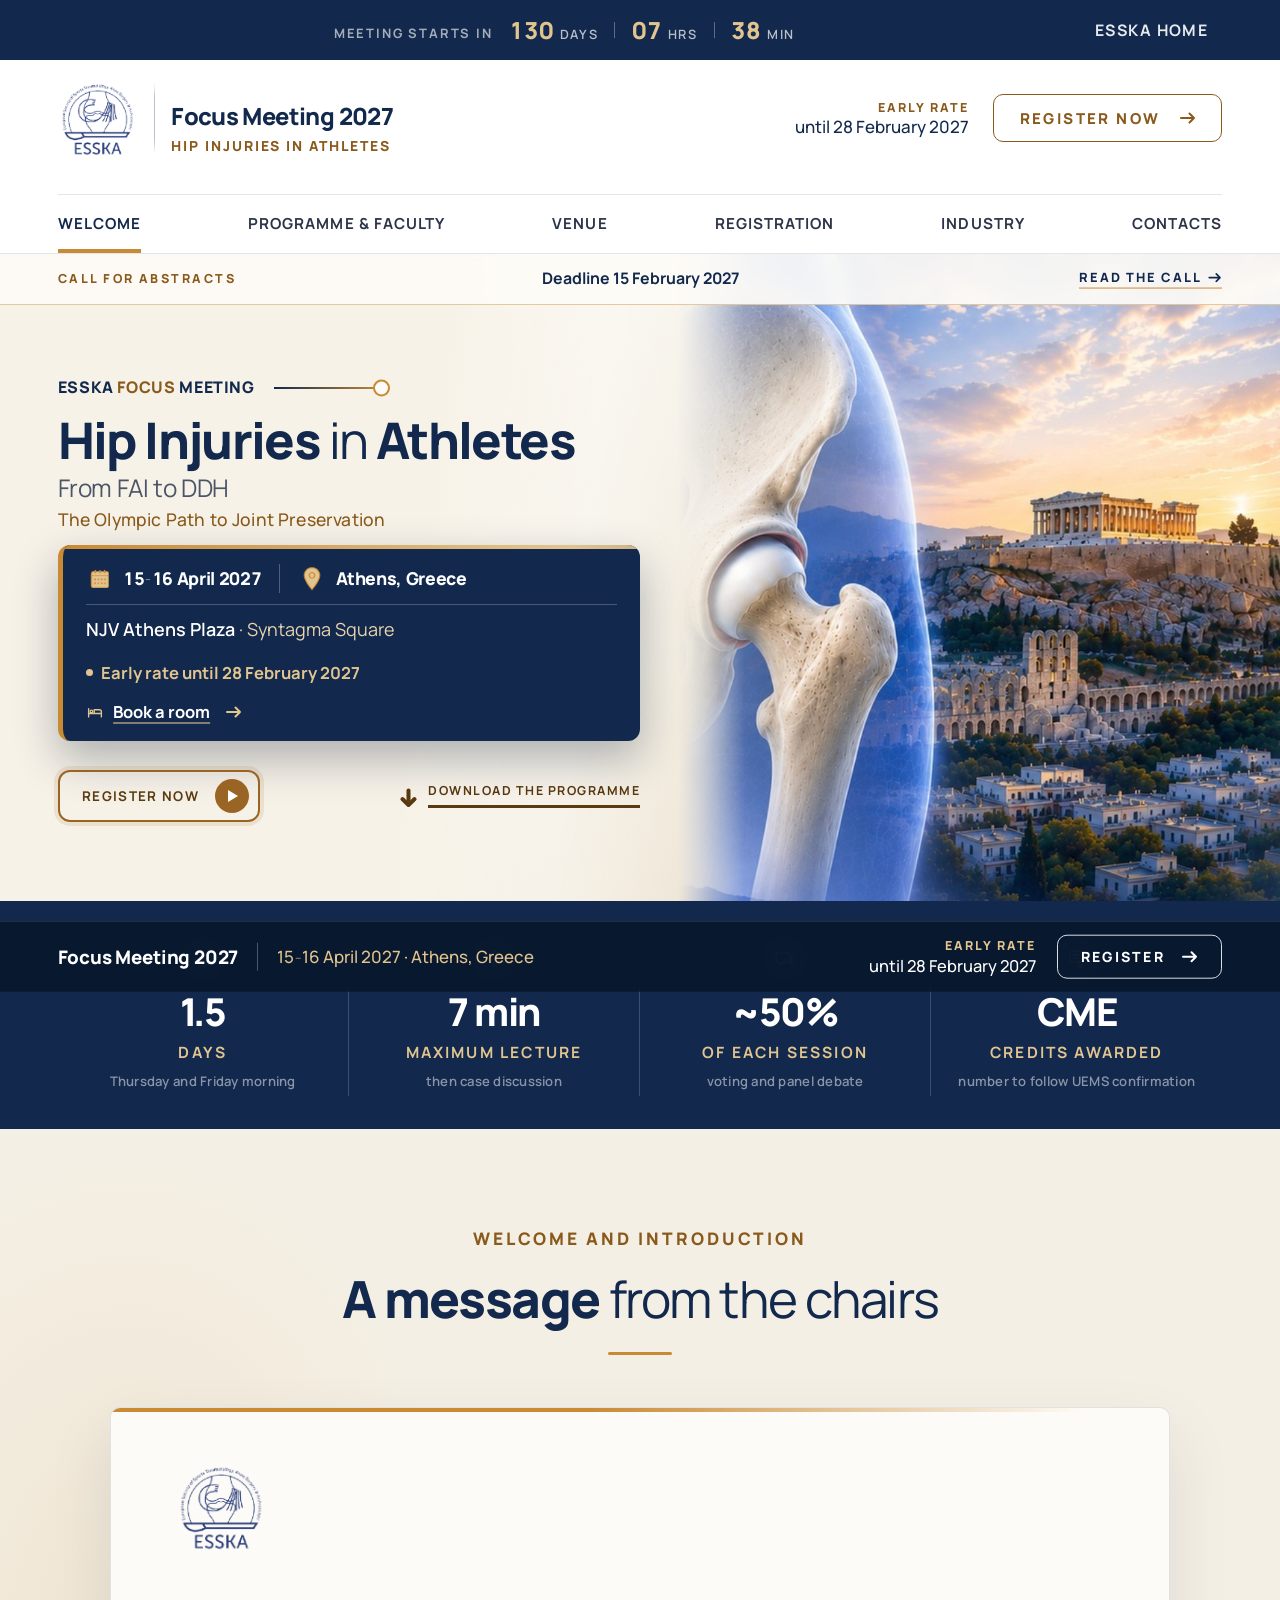
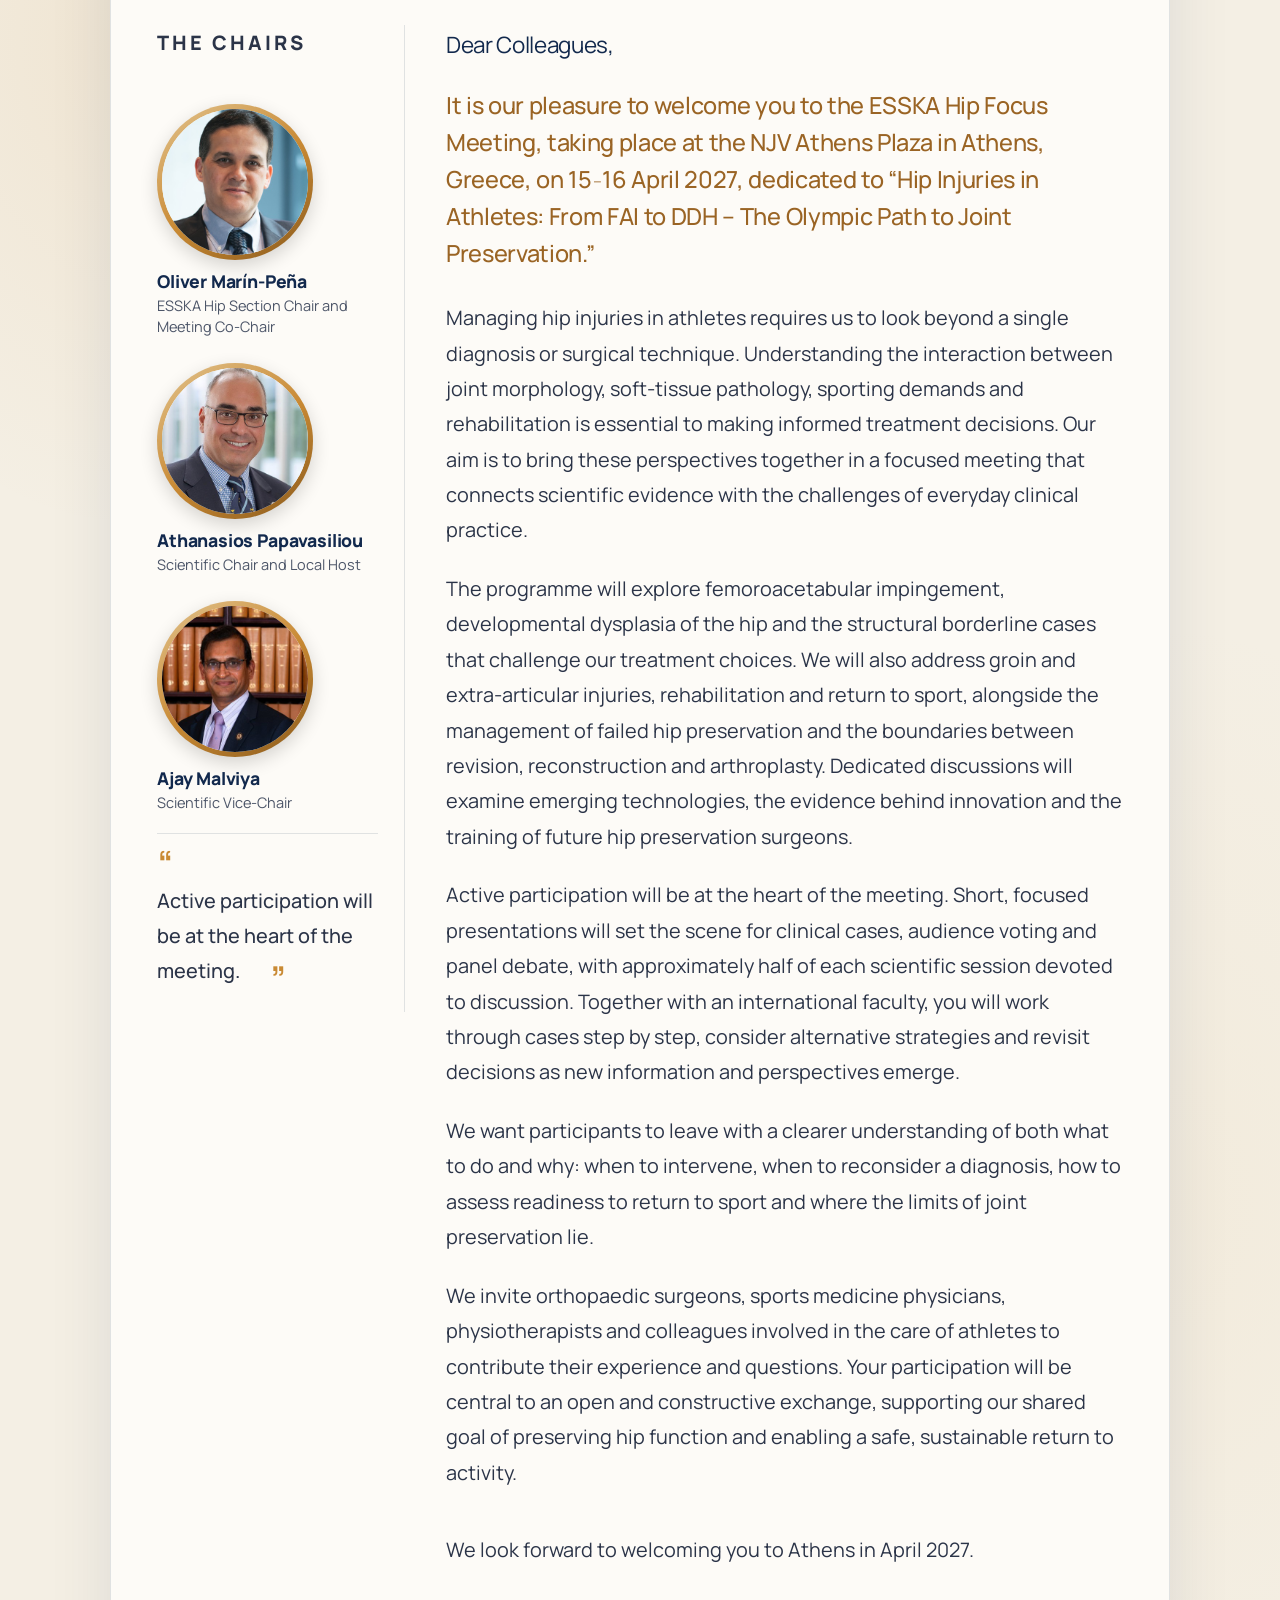
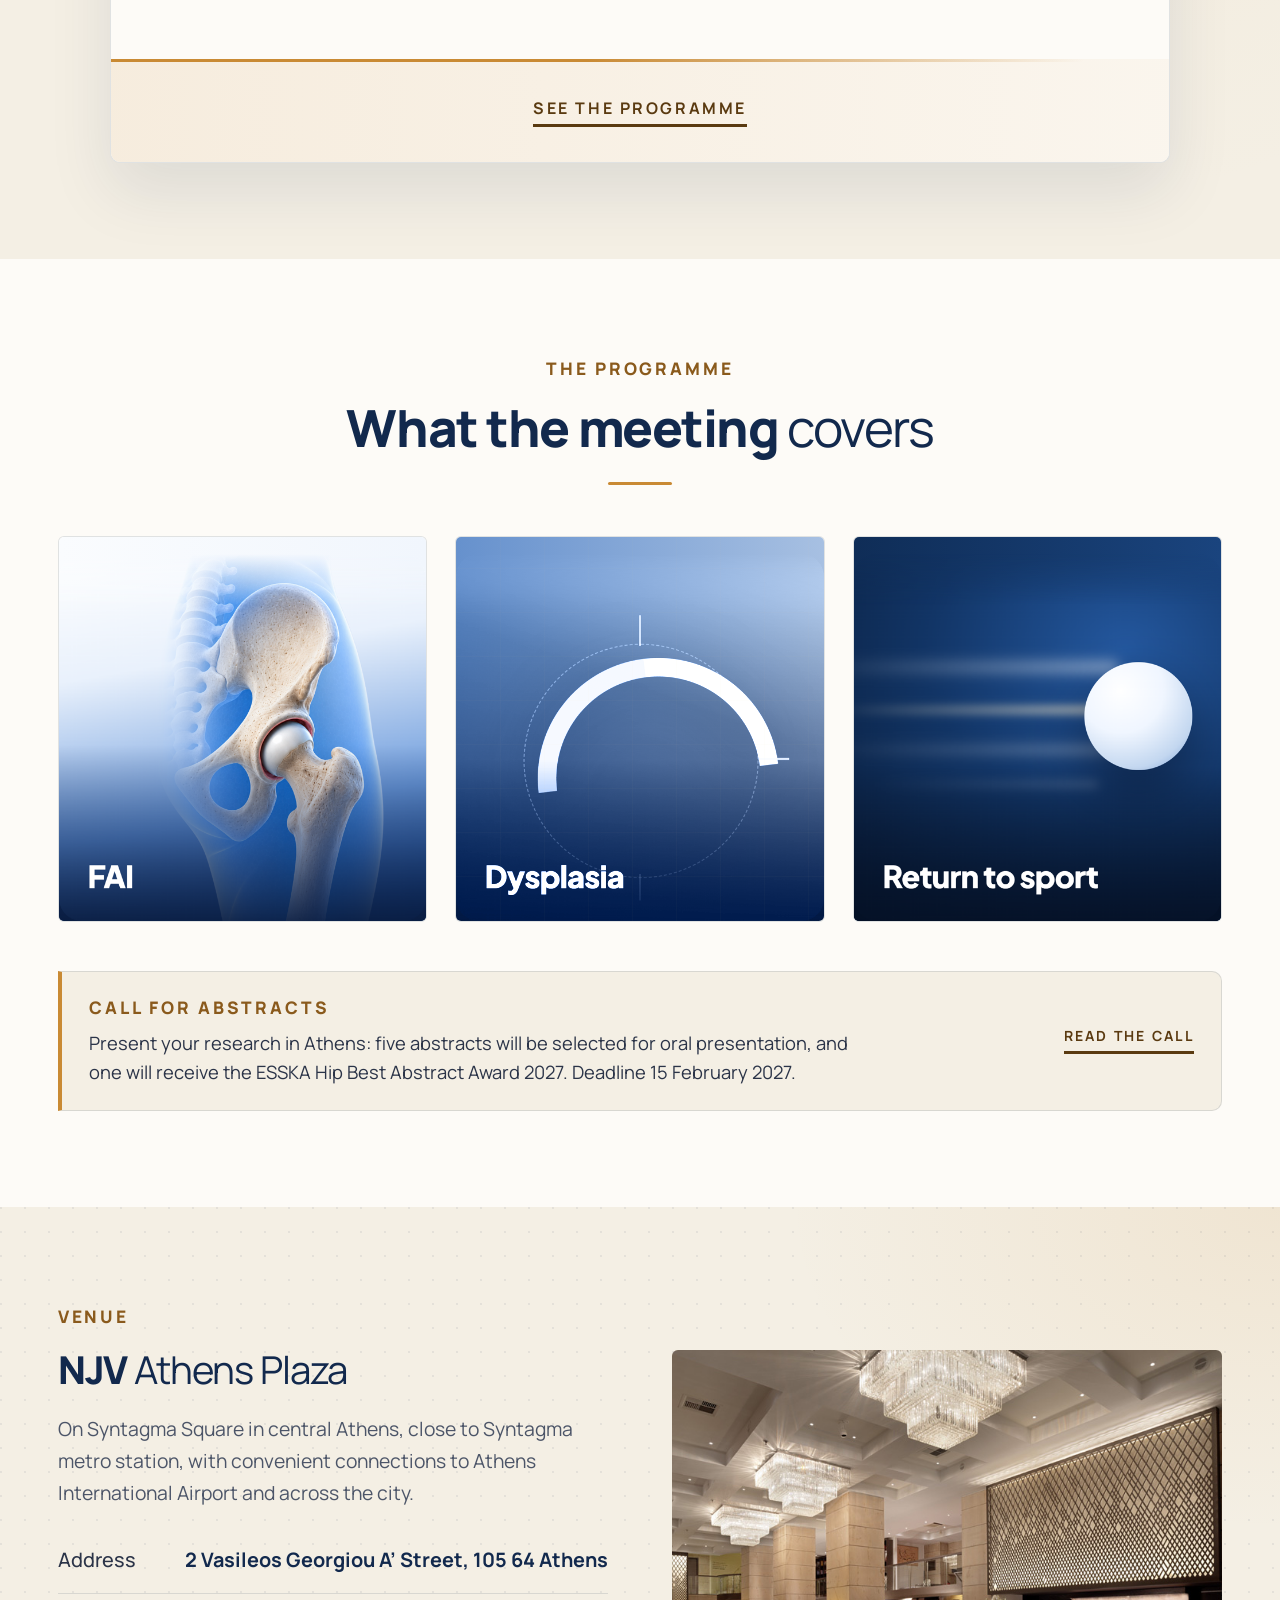
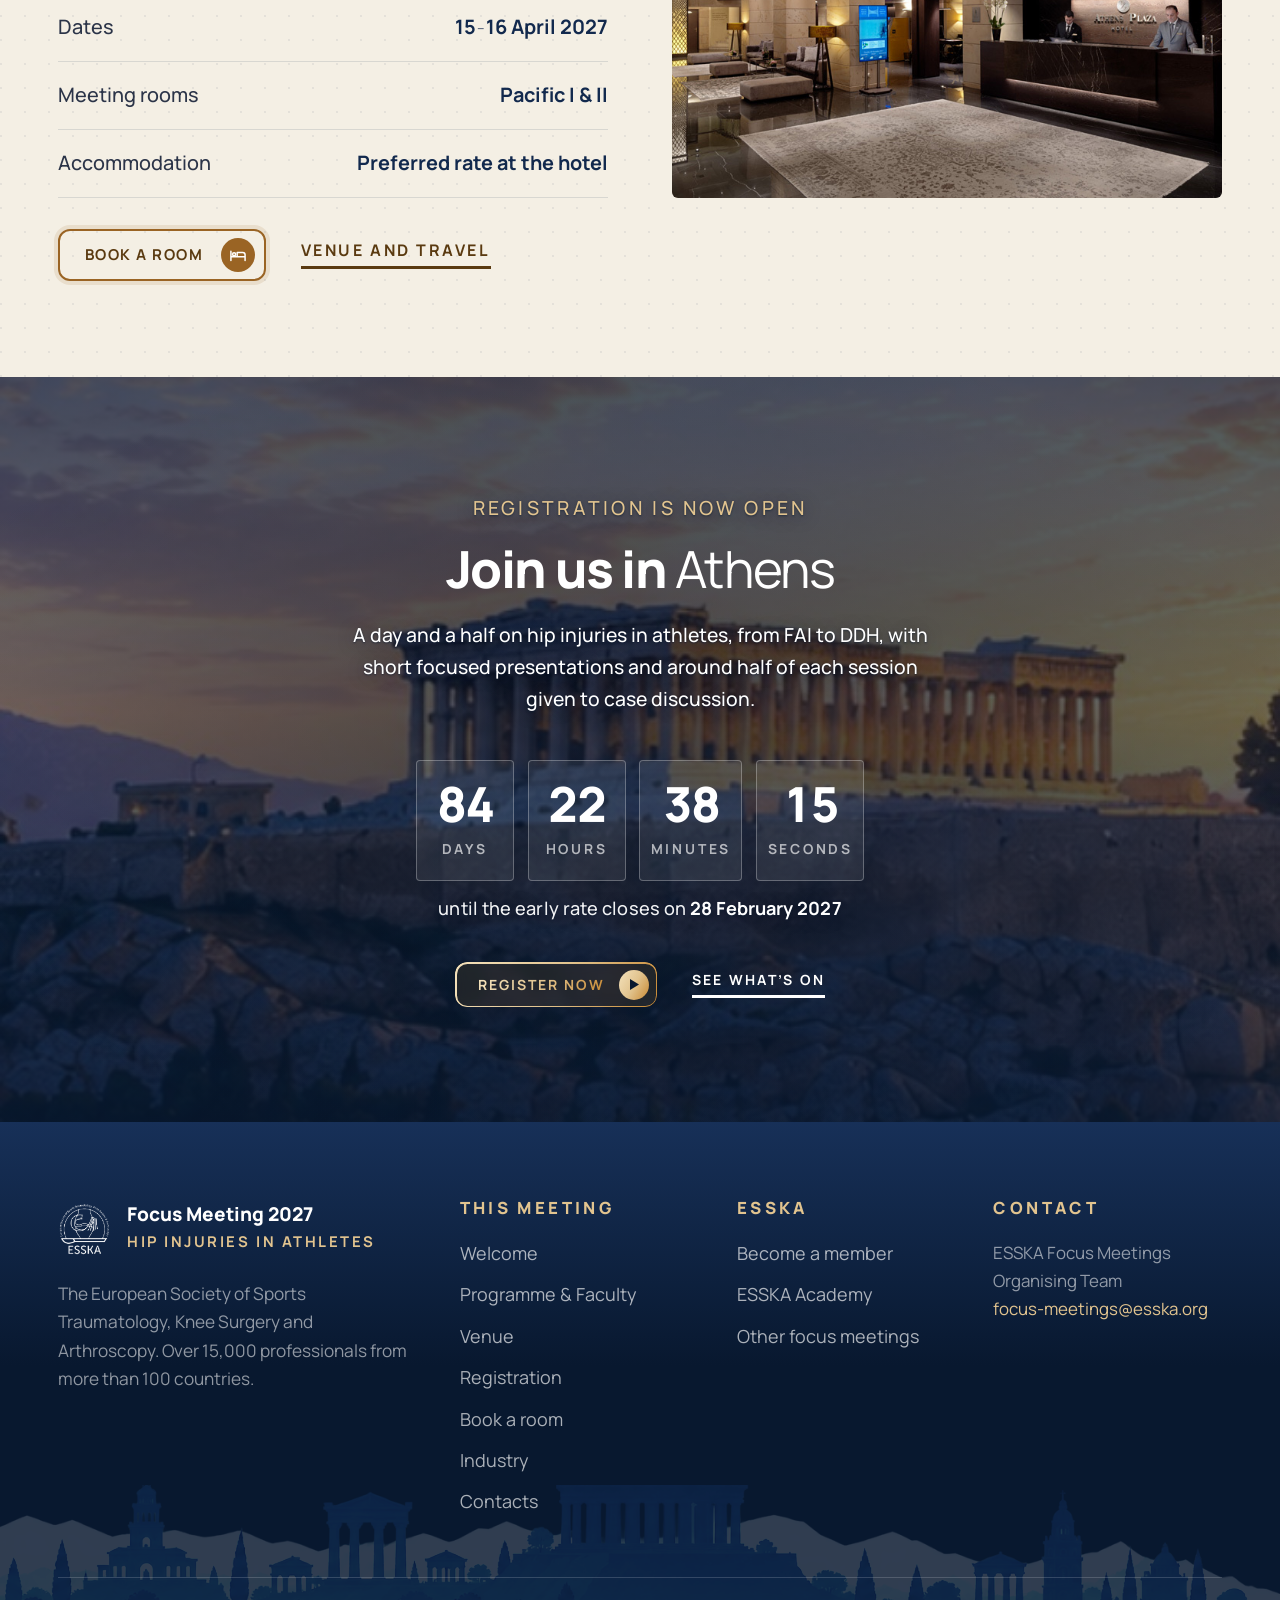
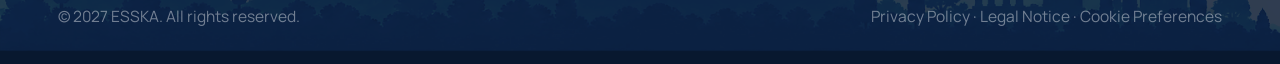
==== commit 4a9552cb: "Sports Knee: registration opens 25 November 2026 (matches the T&C); Registration Terms & Conditions " ====
--- a/sites/athens-2027/index.html
+++ b/sites/athens-2027/index.html
@@ -7,7 +7,7 @@
 <link rel="preconnect" href="https://fonts.googleapis.com">
 <link rel="preconnect" href="https://fonts.gstatic.com" crossorigin>
 <link href="https://fonts.googleapis.com/css2?family=Manrope:wght@400;500;600;700;800&display=swap" rel="stylesheet">
-<link rel="stylesheet" href="assets/css/styles.css?v=2026102901">
+<link rel="stylesheet" href="assets/css/styles.css?v=2026111701">
 </head>
 <body>
 
--- a/sites/athens-2027/assets/css/styles.css
+++ b/sites/athens-2027/assets/css/styles.css
@@ -2970,3 +2970,13 @@
 /* fee footnote link to the registration terms */
 .fee-foot a{color:var(--ac-d);font-weight:700;text-decoration:underline;text-decoration-color:rgba(138,90,28,.35);text-underline-offset:3px}
 .fee-foot a:hover{text-decoration-color:currentColor}
+
+/* Registration page: "Register on esska.org" in a fairer ivory, so it no longer matches the
+   bronze "Book a room" beside it (November 2026) */
+.reg-next .reg-book .pill{background:#FDFBF7;border-color:#EFDDB8;color:var(--navy);
+  box-shadow:0 0 0 4px rgba(239,221,184,.16)}
+.reg-next .reg-book .pill > span:first-child{color:var(--navy)}
+.reg-next .reg-book .pill .pill-i,.reg-next .reg-book .pill:hover .pill-i{background:#E2C48F}
+.reg-next .reg-book .pill .pill-i svg{fill:var(--navy)}
+.reg-next .reg-book .pill:hover,.reg-next .reg-book .pill:focus-visible{background:#fff;border-color:#fff;
+  box-shadow:0 0 0 7px rgba(239,221,184,.22)}
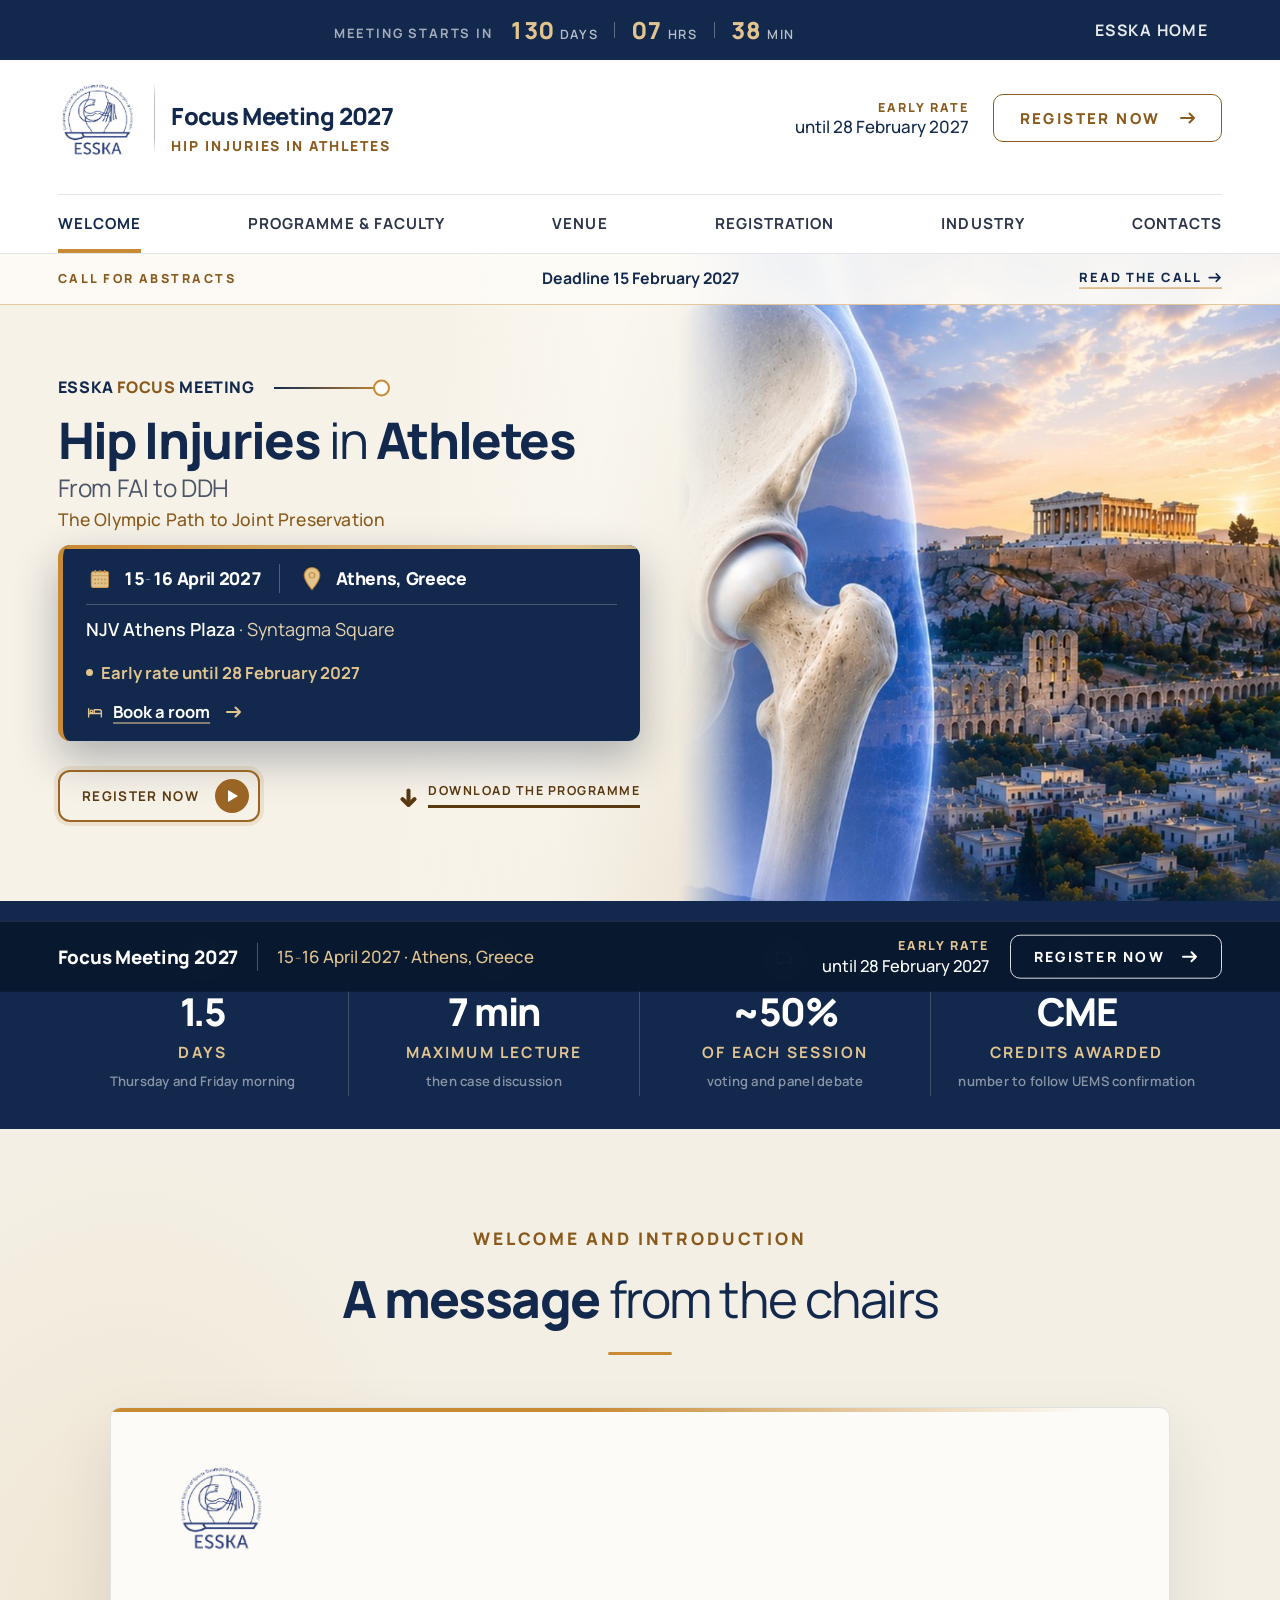
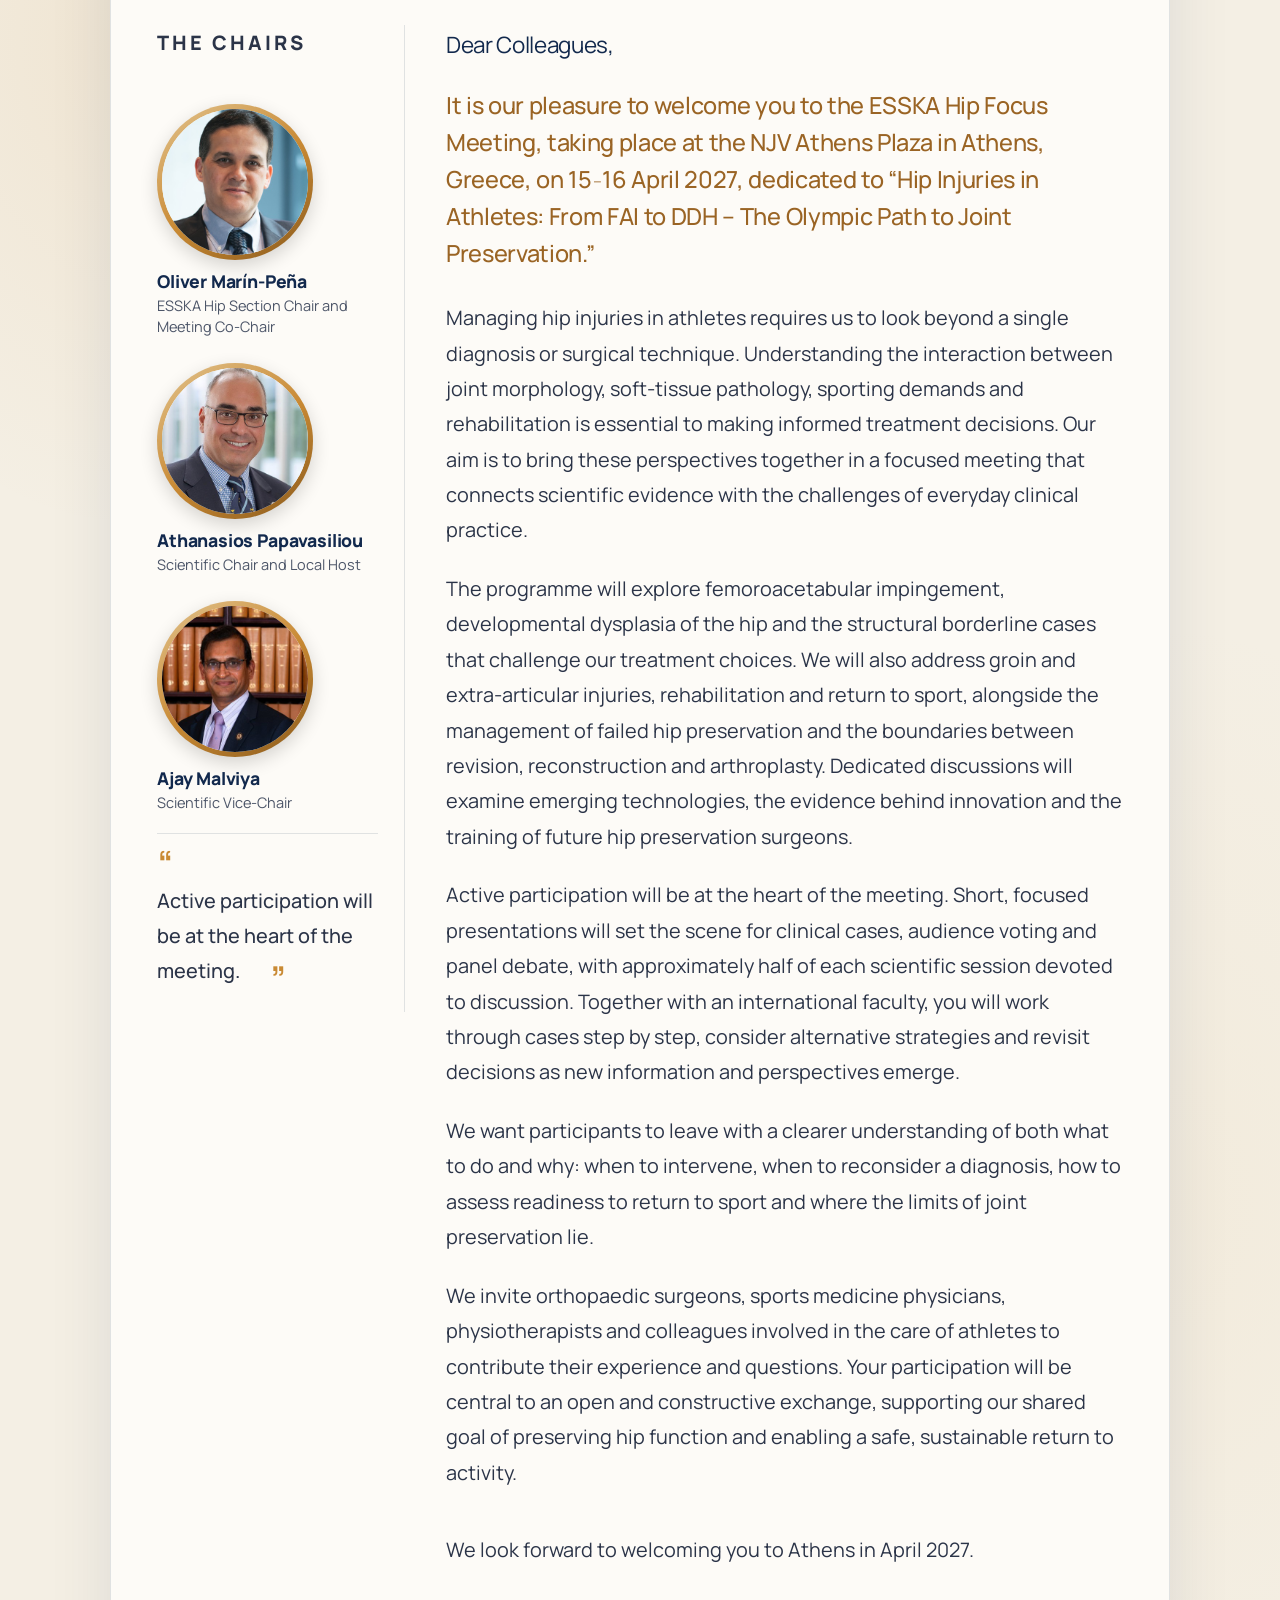
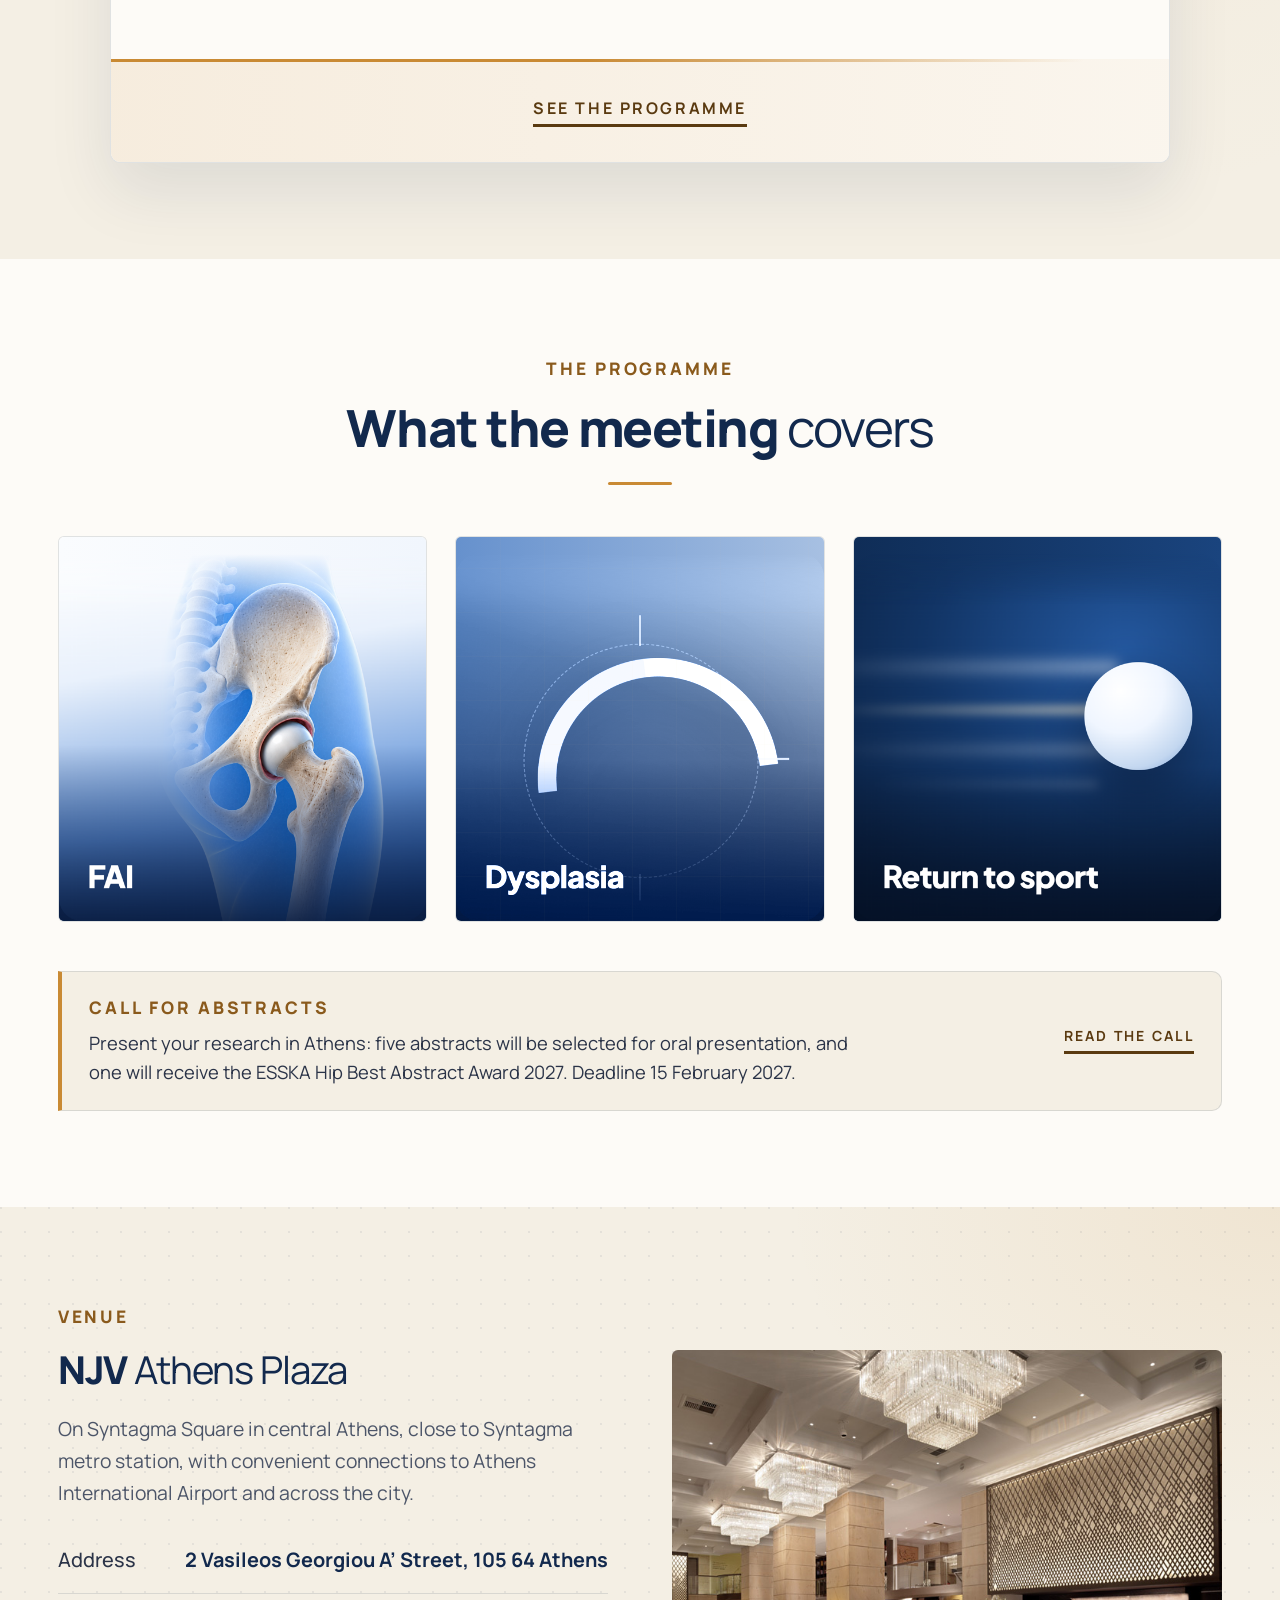
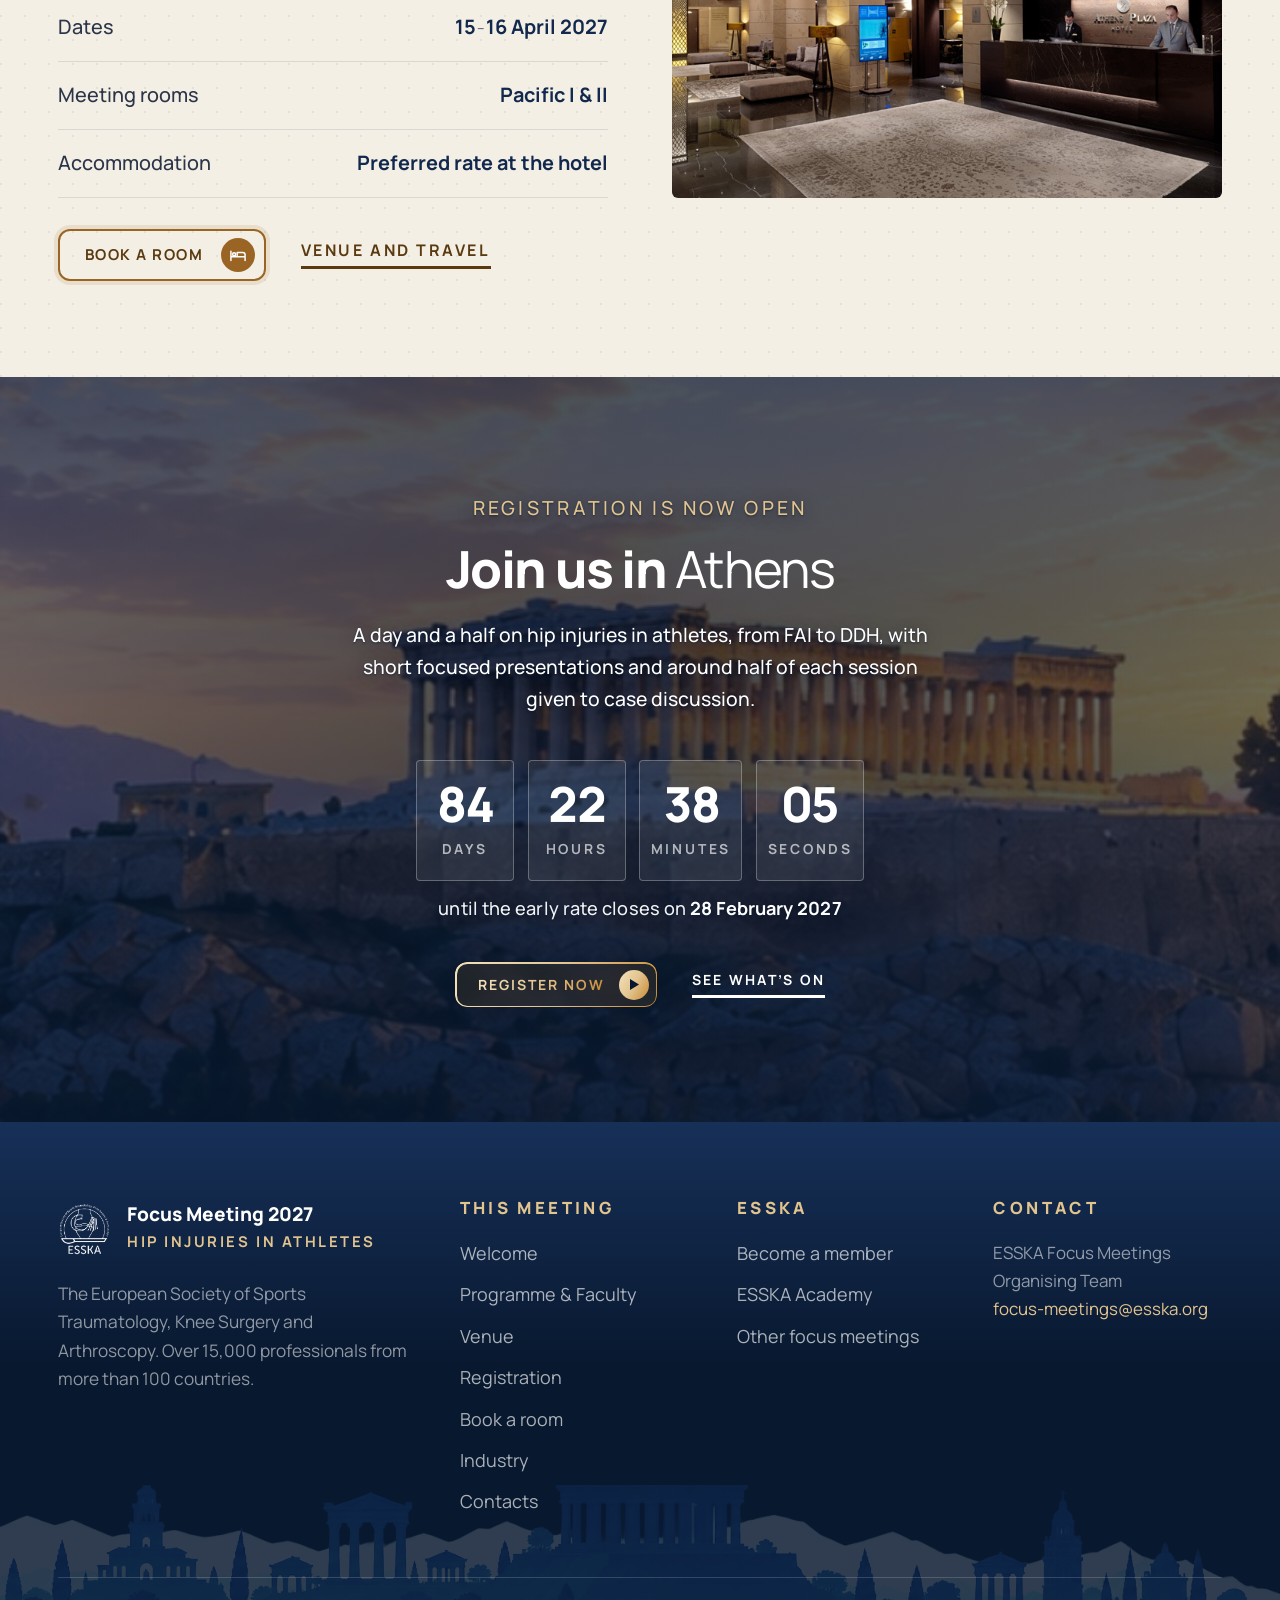
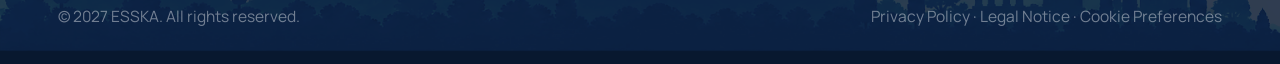
==== commit 51cfa32c: "Sports Knee and Hip: every Register button reads Register now; Sports Knee registration button links" ====
--- a/sites/athens-2027/index.html
+++ b/sites/athens-2027/index.html
@@ -669,7 +669,7 @@
           <p class="eyebrow">Book your place</p>
           <h3>Registration is now open</h3>
           <p>The early rate applies until <span class="nowrap">28 February 2027</span>. Registration is on esska.org.</p>
-          <a class="pill" href="https://www.esska.org/events/register.aspx?id=2088190" target="_blank" rel="noopener"><span>Register on esska.org</span><span class="pill-i" aria-hidden="true"><svg viewBox="0 0 10 12"><path d="M0 0l10 6-10 6z"/></svg></span></a>
+          <a class="pill" href="https://www.esska.org/events/register.aspx?id=2088190" target="_blank" rel="noopener"><span>Register now</span><span class="pill-i" aria-hidden="true"><svg viewBox="0 0 10 12"><path d="M0 0l10 6-10 6z"/></svg></span></a>
         </div>
         <div class="reg-card reg-stay rv d1">
           <p class="eyebrow">Accommodation</p>
@@ -840,7 +840,7 @@
 <div class="stick" id="stick">
   <div class="l"><b>Focus Meeting 2027</b><i class="stick-sep" aria-hidden="true"></i><span>15<i class="dash">&ndash;</i>16 April 2027 &middot; Athens, Greece</span></div>
   <p class="stick-early"><small>Early rate</small><span class="er-until">until 28 February 2027</span></p>
-  <a class="stick-reg" href="https://www.esska.org/events/register.aspx?id=2088190" target="_blank" rel="noopener"><span>Register</span><svg class="reg-arrow" viewBox="0 0 16 12" aria-hidden="true" fill="none" stroke="currentColor" stroke-width="2" stroke-linecap="round" stroke-linejoin="round"><path d="M1 6h13M9.5 1.5 14 6l-4.5 4.5"/></svg></a>
+  <a class="stick-reg" href="https://www.esska.org/events/register.aspx?id=2088190" target="_blank" rel="noopener"><span>Register now</span><svg class="reg-arrow" viewBox="0 0 16 12" aria-hidden="true" fill="none" stroke="currentColor" stroke-width="2" stroke-linecap="round" stroke-linejoin="round"><path d="M1 6h13M9.5 1.5 14 6l-4.5 4.5"/></svg></a>
 </div>
 
 <script src="assets/js/app.js?v=2026102601"></script>
